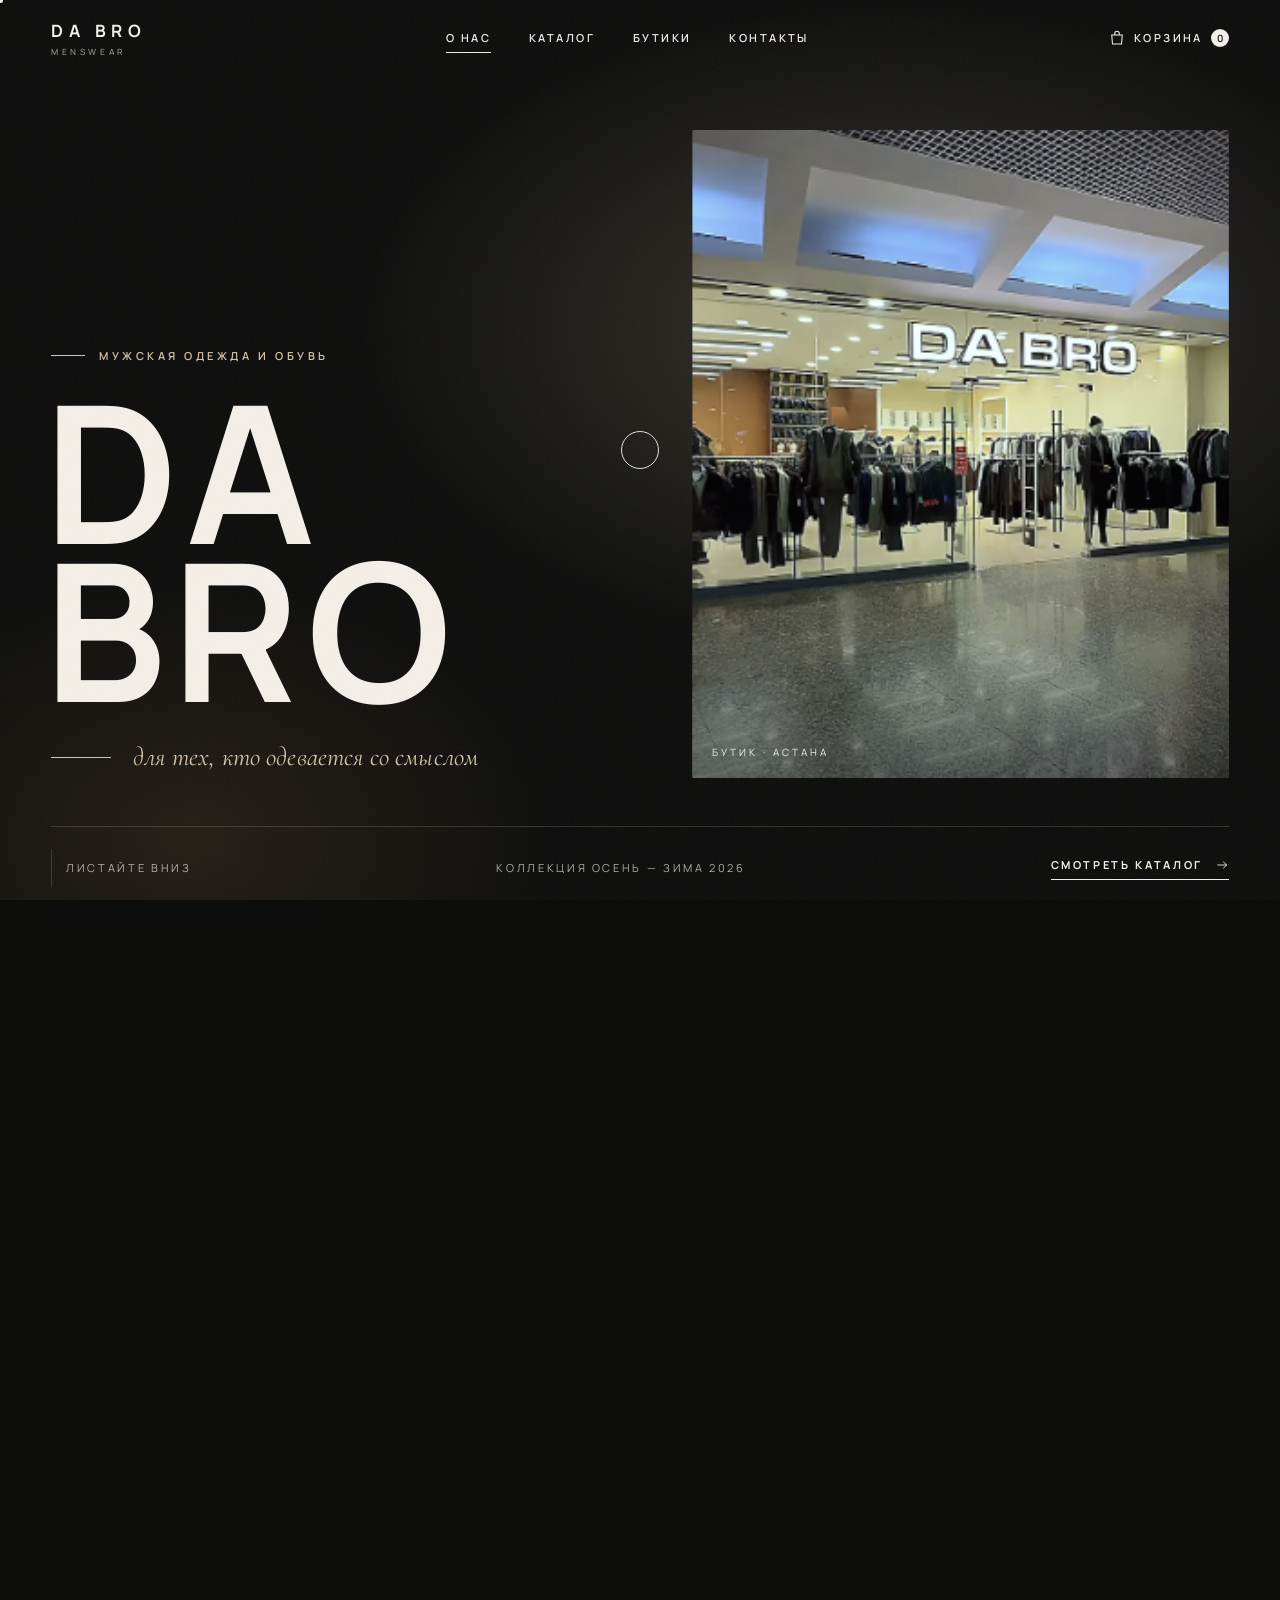
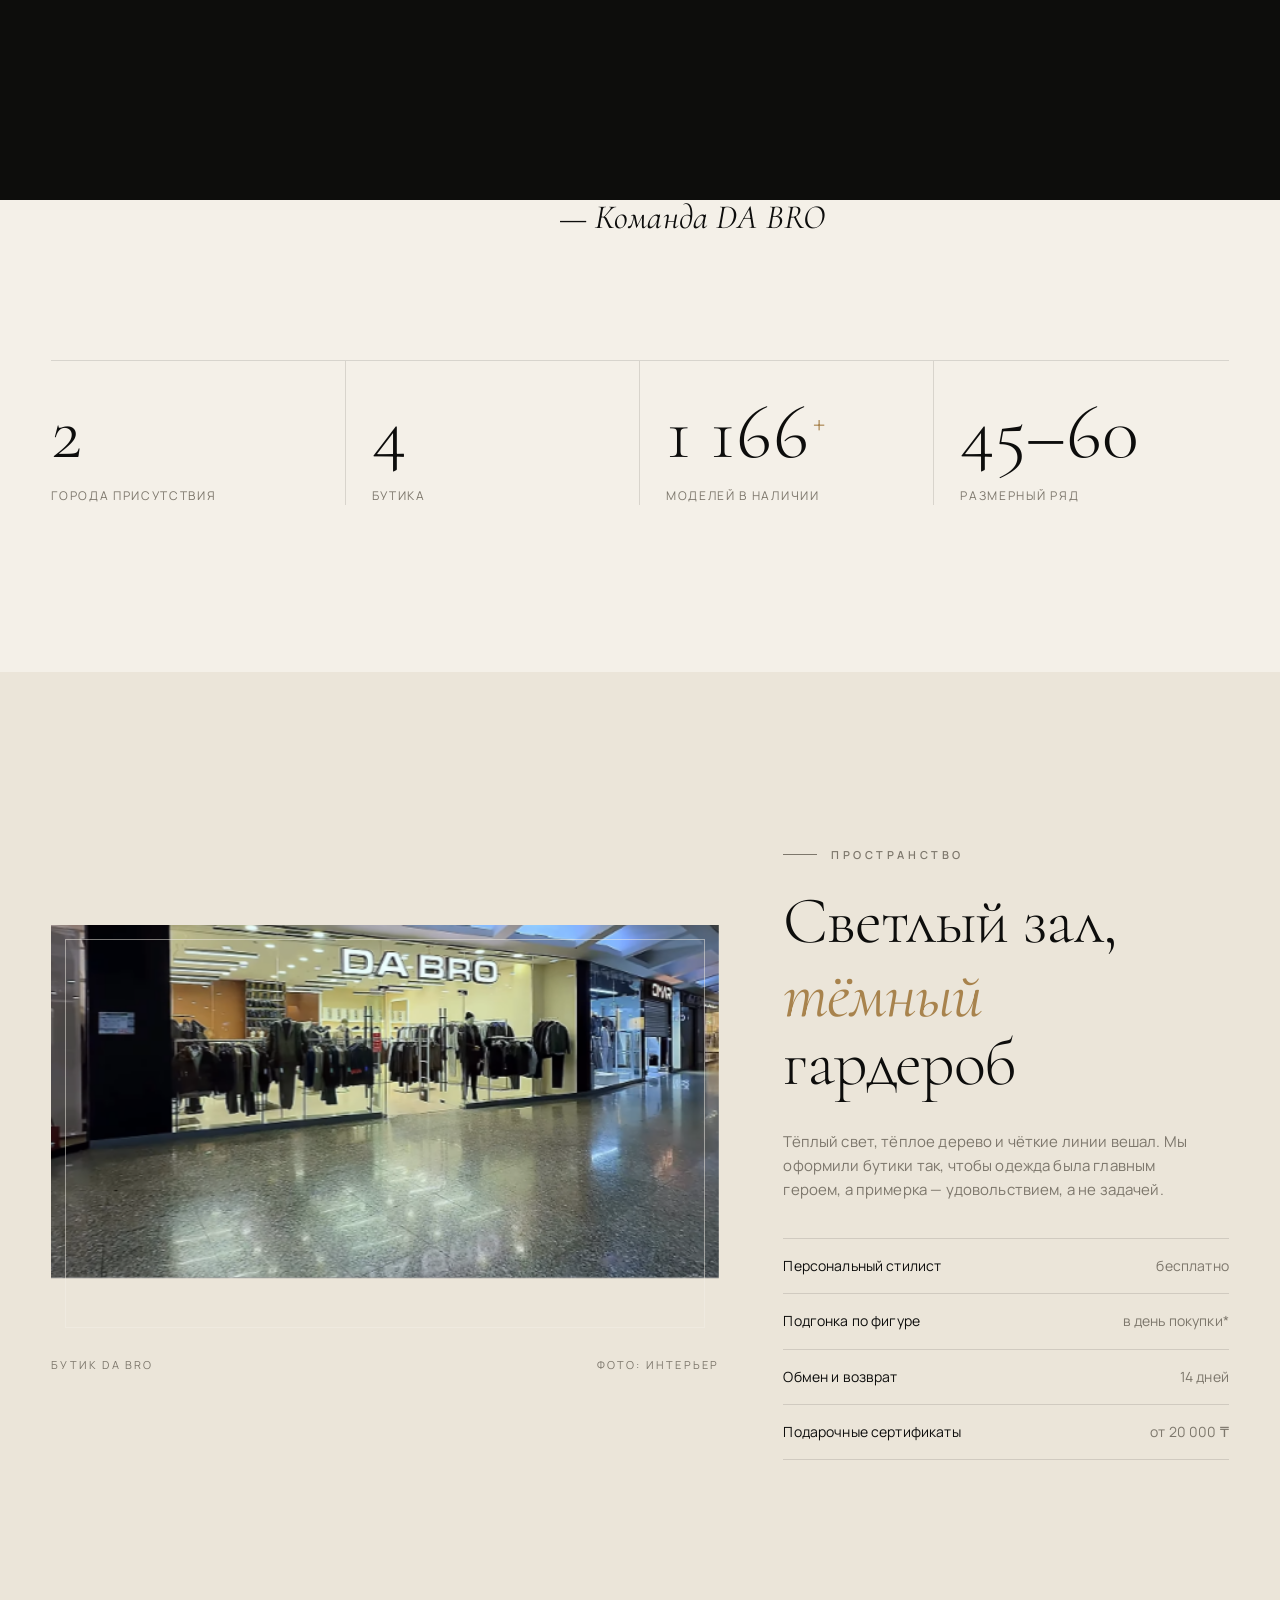
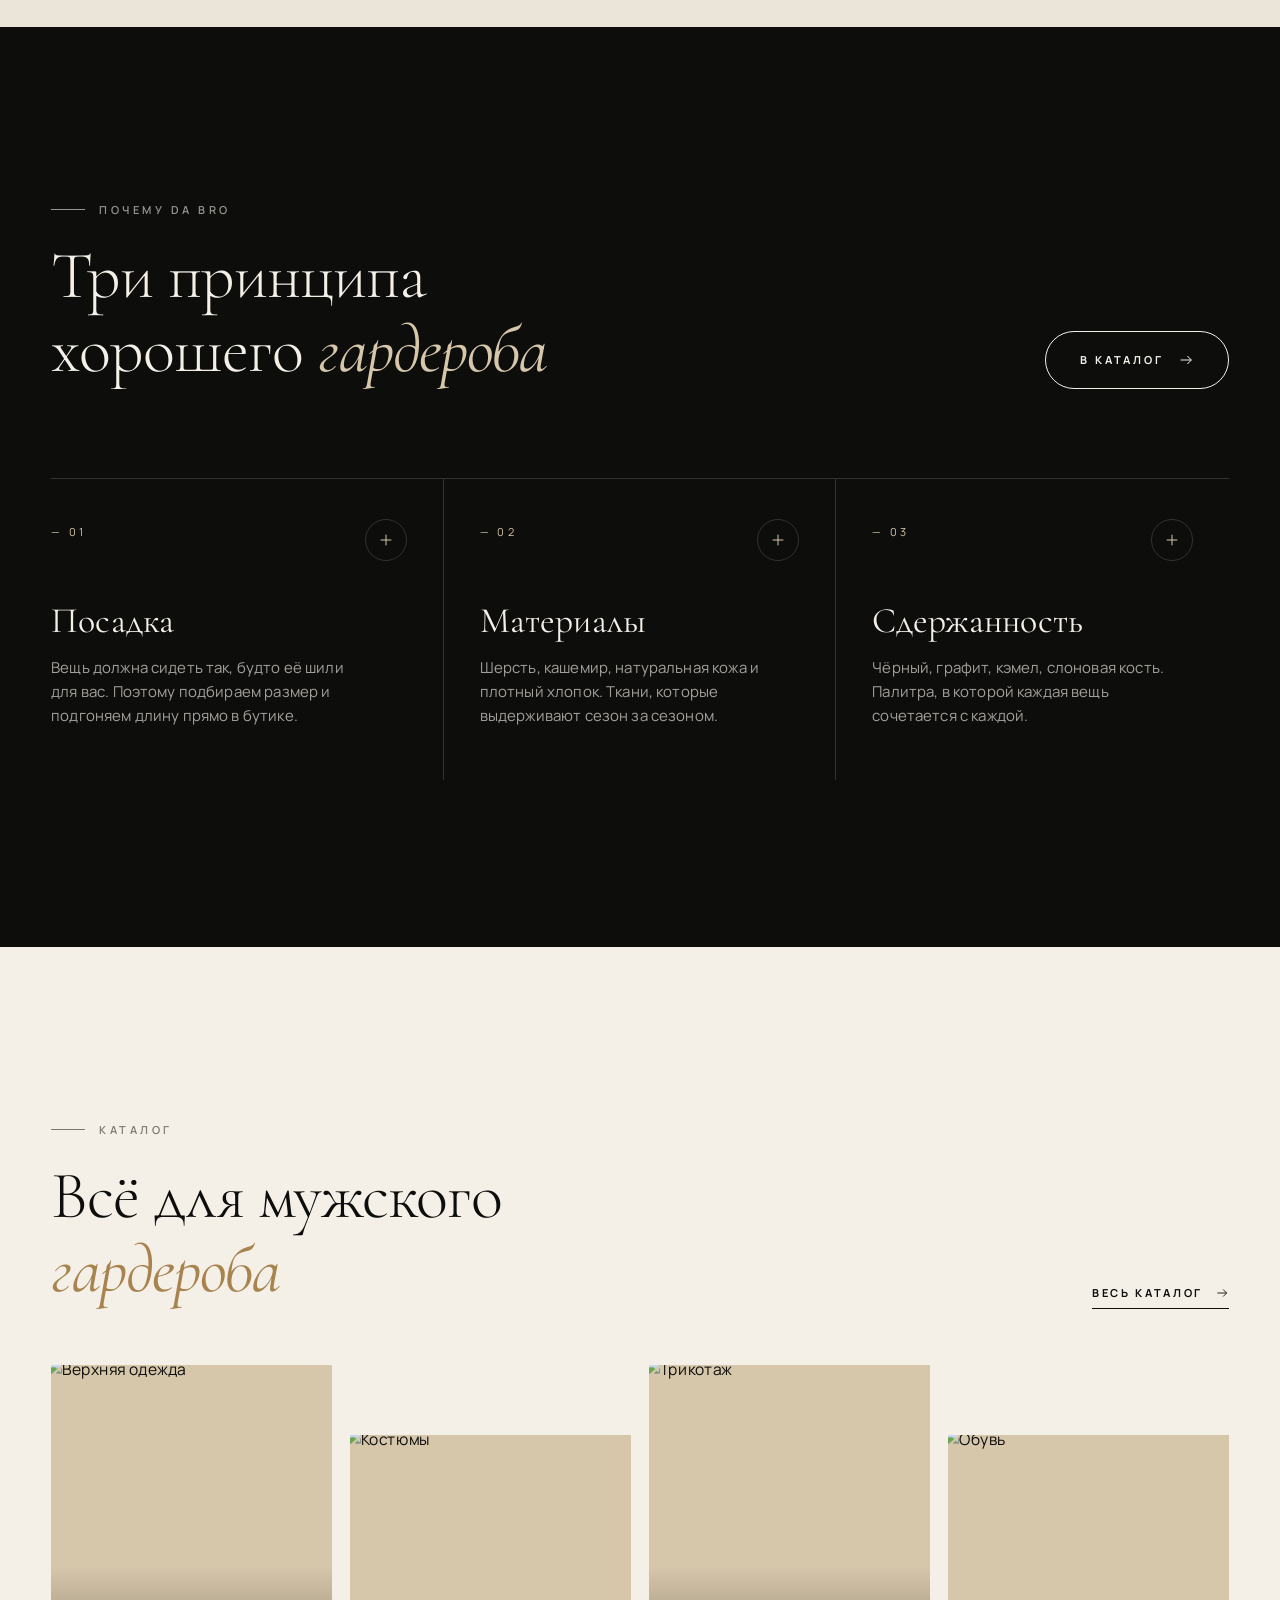
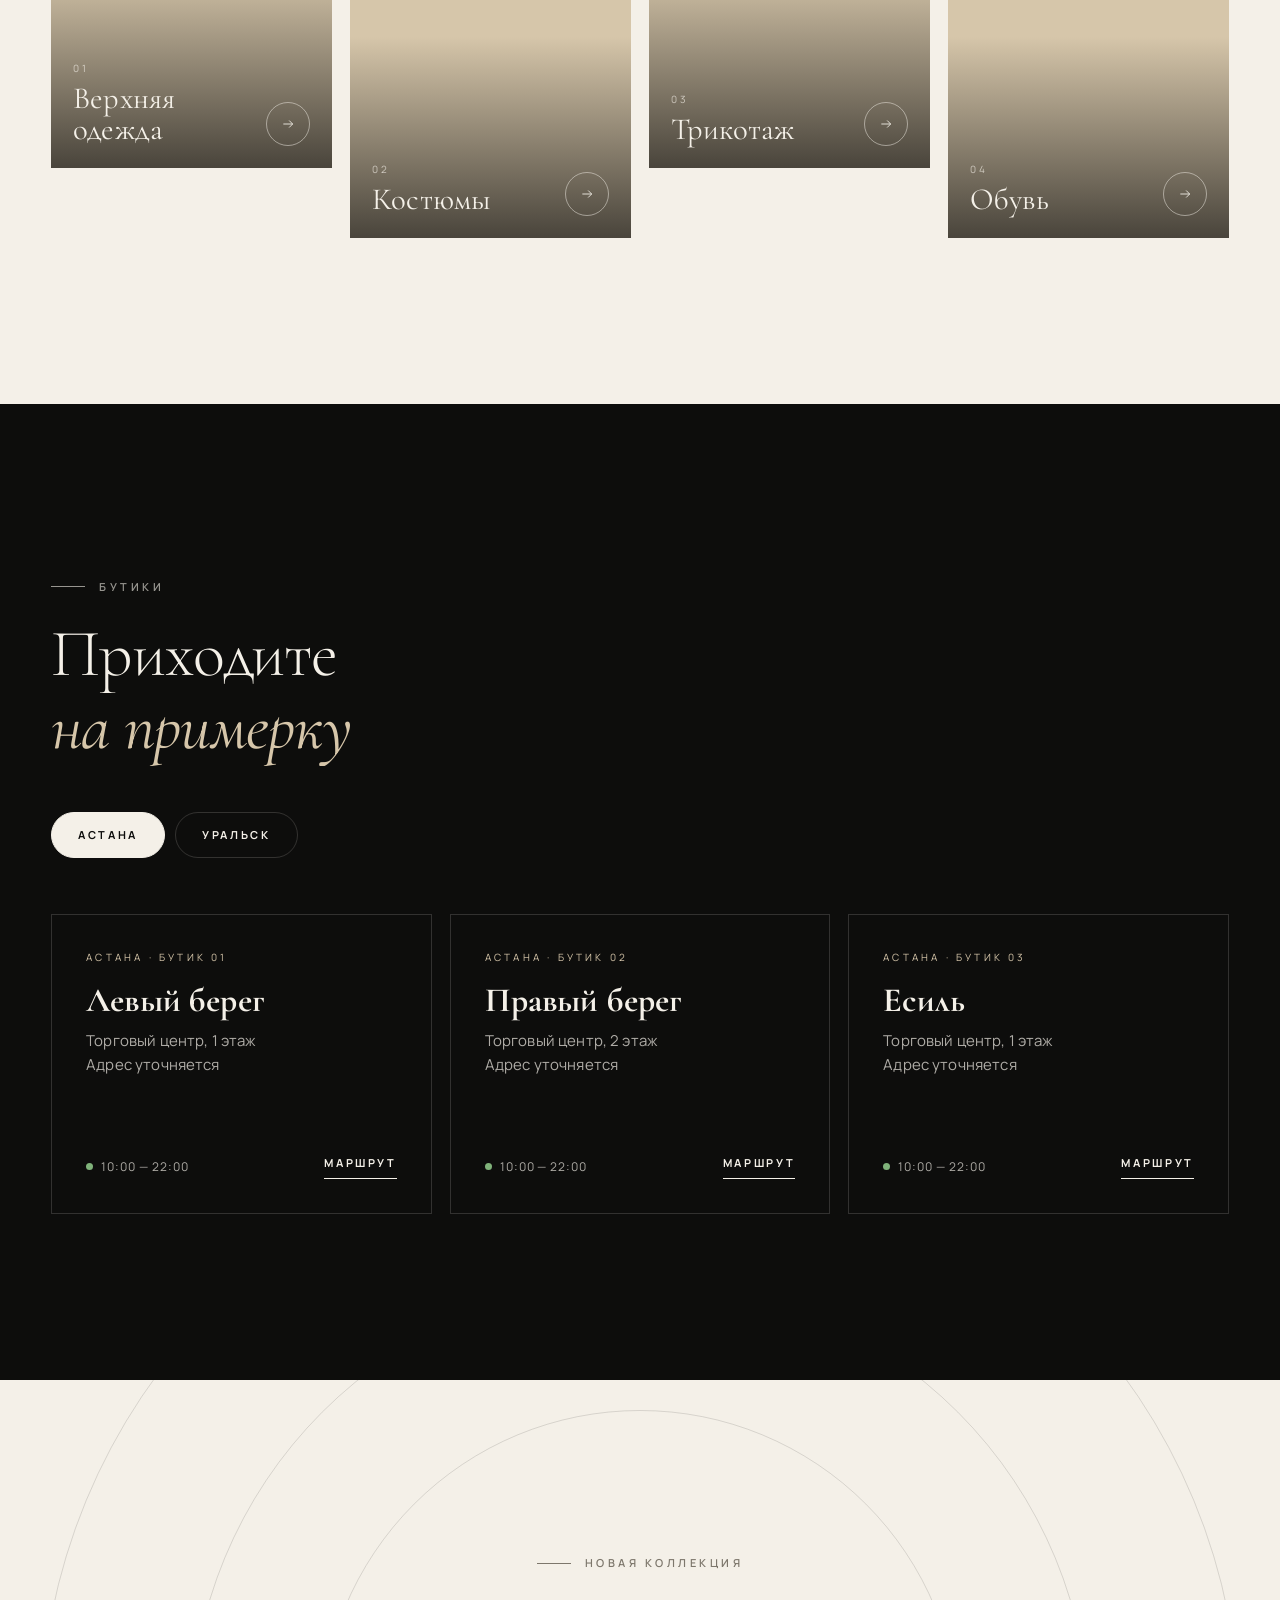
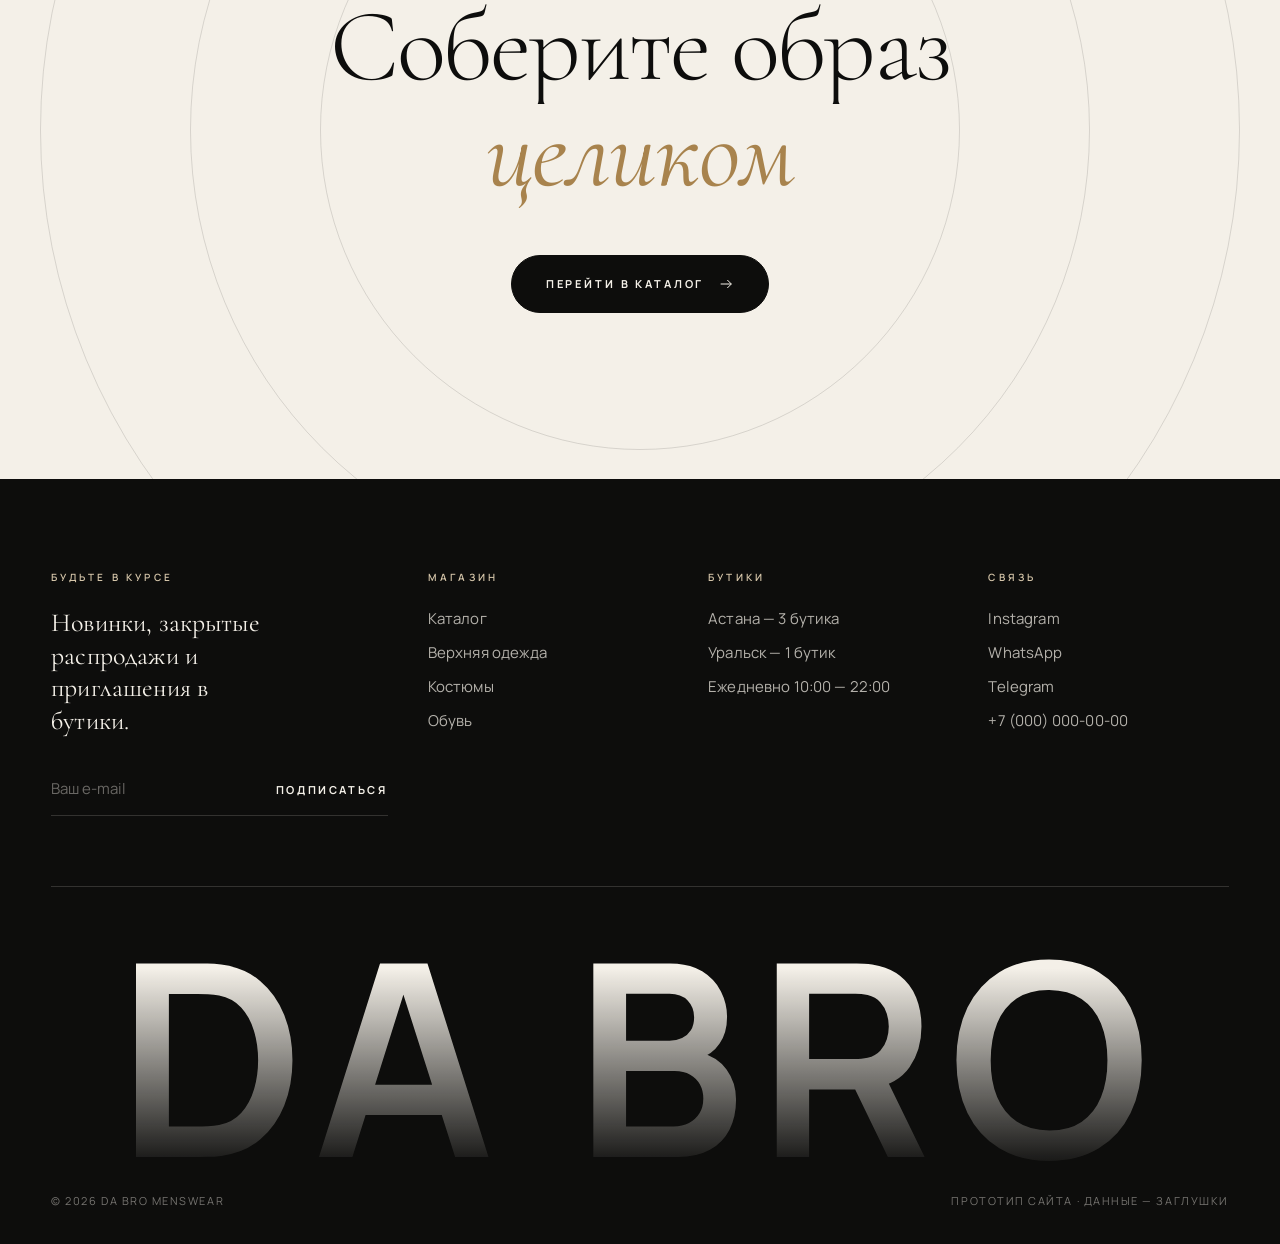
==== index.html @ 2a22c9ed "DA BRO: прототип сайта (о нас + каталог) Co-Authored-By: Claude Opus 5.5 <noreply@anthropic.com>" ====
<!doctype html>
<html lang="ru">
<head>
  <meta charset="utf-8">
  <meta name="viewport" content="width=device-width, initial-scale=1">
  <title>DA BRO — мужская одежда и обувь · Астана, Уральск</title>
  <meta name="description" content="DA BRO — бутики мужской одежды и обуви в Астане и Уральске. Костюмы, верхняя одежда, трикотаж и обувь.">
  <meta name="theme-color" content="#0d0d0c">
  <link rel="icon" href="data:image/svg+xml,<svg xmlns='http://www.w3.org/2000/svg' viewBox='0 0 64 64'><rect width='64' height='64' fill='%230d0d0c'/><text x='50%' y='58%' text-anchor='middle' font-family='Arial' font-weight='700' font-size='26' fill='%23f4f0e8' dominant-baseline='middle'>DB</text></svg>">
  <link rel="preconnect" href="https://fonts.googleapis.com">
  <link rel="preconnect" href="https://fonts.gstatic.com" crossorigin>
  <link href="https://fonts.googleapis.com/css2?family=Cormorant+Garamond:ital,wght@0,300;0,400;0,500;1,300;1,400&family=Manrope:wght@400;500;600;700&display=swap" rel="stylesheet">
  <link rel="stylesheet" href="css/styles.css">
</head>
<body>
  <div class="preloader" aria-hidden="true">
    <div class="preloader__logo">
      <span style="animation-delay:.05s">D</span><span style="animation-delay:.1s">A</span><span style="animation-delay:.15s">&nbsp;</span><span style="animation-delay:.2s">B</span><span style="animation-delay:.25s">R</span><span style="animation-delay:.3s">O</span>
    </div>
    <div class="preloader__meta">Астана · Уральск</div>
    <div class="preloader__bar"></div>
  </div>
  <div class="curtain" aria-hidden="true"></div>
  <div class="grain" aria-hidden="true"></div>

  <!-- HEADER -->
  <header class="header header--dark">
    <div class="container header__inner">
      <a href="index.html" class="logo" aria-label="DA BRO — на главную">DA BRO<small>MENSWEAR</small></a>
      <nav class="nav" aria-label="Основная навигация">
        <a href="index.html" class="is-active">О нас</a>
        <a href="catalog.html">Каталог</a>
        <a href="#stores">Бутики</a>
        <a href="#contacts">Контакты</a>
      </nav>
      <div class="header__actions">
        <a href="catalog.html" class="header__action" aria-label="Корзина">
          <svg viewBox="0 0 24 24" fill="none" stroke="currentColor" stroke-width="1.4"><path d="M5 8h14l-1 12H6L5 8Z"/><path d="M9 8V6a3 3 0 0 1 6 0v2"/></svg>
          <span class="label">Корзина</span><span class="badge bag-count">0</span>
        </a>
        <button class="burger" aria-label="Меню" aria-expanded="false"><span></span><span></span></button>
      </div>
    </div>
  </header>

  <div class="mobile-menu" aria-label="Мобильное меню">
    <a href="index.html">О нас</a>
    <a href="catalog.html">Каталог</a>
    <a href="#stores" onclick="document.querySelector('.burger').click()">Бутики</a>
    <a href="#contacts" onclick="document.querySelector('.burger').click()">Контакты</a>
    <div class="mobile-menu__foot"><span>Астана</span><span>Уральск</span></div>
  </div>

  <main>
    <!-- HERO -->
    <section class="hero">
      <div class="hero__glow"></div>
      <div class="container">
        <div class="hero__grid">
          <div>
            <span class="eyebrow" style="color:var(--sand)">Мужская одежда и обувь</span>
            <h1 class="hero__title" aria-label="DA BRO" style="margin-top:28px">
              <span class="row" aria-hidden="true"><span class="char" style="transition-delay:.05s">D</span><span class="char" style="transition-delay:.12s">A</span></span>
              <span class="row" aria-hidden="true"><span class="char" style="transition-delay:.2s">B</span><span class="char" style="transition-delay:.27s">R</span><span class="char" style="transition-delay:.34s">O</span></span>
            </h1>
            <p class="hero__sub">для тех, кто одевается со смыслом</p>
          </div>
          <figure class="hero__media">
            <img src="assets/boutique.png" alt="Бутик DA BRO — витрина с мужской одеждой">
            <figcaption class="hero__tag">Бутик · Астана</figcaption>
          </figure>
        </div>
        <div class="hero__bottom">
          <span class="scroll-hint"><i></i>Листайте вниз</span>
          <span class="hide-sm">Коллекция осень — зима 2026</span>
          <a href="catalog.html" class="link-arrow" style="color:var(--ivory)">Смотреть каталог
            <svg viewBox="0 0 24 24" fill="none" stroke="currentColor" stroke-width="1.5"><path d="M4 12h16M14 6l6 6-6 6"/></svg></a>
        </div>
      </div>
    </section>

    <!-- MARQUEE -->
    <div class="marquee" aria-hidden="true">
      <div class="marquee__track">
        <div class="marquee__item">Костюмы <span class="marquee__star">✦</span> Верхняя одежда <span class="marquee__star">✦</span> Трикотаж <span class="marquee__star">✦</span> Обувь <span class="marquee__star">✦</span> <b>ASTANA · URALSK</b> <span class="marquee__star">✦</span></div>
        <div class="marquee__item">Костюмы <span class="marquee__star">✦</span> Верхняя одежда <span class="marquee__star">✦</span> Трикотаж <span class="marquee__star">✦</span> Обувь <span class="marquee__star">✦</span> <b>ASTANA · URALSK</b> <span class="marquee__star">✦</span></div>
      </div>
    </div>

    <!-- ABOUT -->
    <section class="section" id="about">
      <div class="container">
        <div class="about">
          <div class="about__aside">
            <span class="eyebrow">О бренде</span>
            <div class="about__index">01</div>
          </div>
          <div>
            <h2 class="h2" data-split>
              <span class="split-line"><span>Стиль, который</span></span>
              <span class="split-line"><span>говорит <em>за вас</em></span></span>
            </h2>
            <div class="about__text" style="margin-top:56px">
              <p class="lead">DA BRO — это бутики мужской одежды и обуви в <span class="hl">Астане и Уральске</span>. Мы собираем гардероб для мужчин, которые ценят точную посадку, качественные ткани и спокойную уверенность в деталях.</p>
              <p class="lead muted">Классический костюм для важной встречи, тёплое пальто для казахстанской зимы, трикотаж на каждый день и обувь, которая завершает образ, — всё в одном месте. Наши стилисты помогут подобрать комплект целиком.</p>
              <div class="about__sign" data-reveal>
                <span class="sig">— Команда DA BRO</span>
              </div>
            </div>
          </div>
        </div>

        <div class="stats">
          <div class="stat" data-reveal><div class="stat__num"><span data-count="2">0</span></div><div class="stat__label">города присутствия</div></div>
          <div class="stat" data-reveal data-reveal-delay="1"><div class="stat__num"><span data-count="4">0</span></div><div class="stat__label">бутика</div></div>
          <div class="stat" data-reveal data-reveal-delay="2"><div class="stat__num"><span data-count="1200">0</span><sup>+</sup></div><div class="stat__label">моделей в наличии</div></div>
          <div class="stat" data-reveal data-reveal-delay="3"><div class="stat__num"><span data-count="46">0</span>–<span data-count="62">0</span></div><div class="stat__label">размерный ряд</div></div>
        </div>
      </div>
    </section>

    <!-- BOUTIQUE -->
    <section class="section section--paper">
      <div class="container">
        <div class="boutique">
          <div data-reveal>
            <div class="boutique__media">
              <img src="assets/boutique.png" alt="Интерьер бутика DA BRO" data-parallax="50">
              <span class="frame"></span>
            </div>
            <div class="boutique__caption"><span>Бутик DA BRO</span><span>Фото: интерьер</span></div>
          </div>
          <div>
            <span class="eyebrow">Пространство</span>
            <h2 class="h2" data-split style="margin-top:24px">
              <span class="split-line"><span>Светлый зал,</span></span>
              <span class="split-line"><span><em>тёмный</em> гардероб</span></span>
            </h2>
            <p class="muted" style="margin-top:28px;max-width:46ch" data-reveal>Тёплый свет, тёплое дерево и чёткие линии вешал. Мы оформили бутики так, чтобы одежда была главным героем, а примерка — удовольствием, а не задачей.</p>
            <ul class="boutique__list" data-reveal data-reveal-delay="1">
              <li><span>Персональный стилист</span><span>бесплатно</span></li>
              <li><span>Подгонка по фигуре</span><span>в день покупки*</span></li>
              <li><span>Обмен и возврат</span><span>14 дней</span></li>
              <li><span>Подарочные сертификаты</span><span>от 20 000 ₸</span></li>
            </ul>
          </div>
        </div>
      </div>
    </section>

    <!-- VALUES -->
    <section class="section section--dark">
      <div class="container">
        <div class="values__head">
          <div>
            <span class="eyebrow">Почему DA BRO</span>
            <h2 class="h2" data-split style="margin-top:24px">
              <span class="split-line"><span>Три принципа</span></span>
              <span class="split-line"><span>хорошего <em style="color:var(--sand)">гардероба</em></span></span>
            </h2>
          </div>
          <a href="catalog.html" class="btn btn--light" data-magnetic>В каталог
            <svg viewBox="0 0 24 24" fill="none" stroke="currentColor" stroke-width="1.5"><path d="M4 12h16M14 6l6 6-6 6"/></svg></a>
        </div>
        <div class="values">
          <article class="value" data-reveal>
            <div class="value__n">— 01</div>
            <span class="value__icon"><svg viewBox="0 0 24 24" fill="none" stroke="currentColor" stroke-width="1.5"><path d="M12 4v16M4 12h16"/></svg></span>
            <h3 class="value__t">Посадка</h3>
            <p class="value__d">Вещь должна сидеть так, будто её шили для вас. Поэтому подбираем размер и подгоняем длину прямо в бутике.</p>
          </article>
          <article class="value" data-reveal data-reveal-delay="1">
            <div class="value__n">— 02</div>
            <span class="value__icon"><svg viewBox="0 0 24 24" fill="none" stroke="currentColor" stroke-width="1.5"><path d="M12 4v16M4 12h16"/></svg></span>
            <h3 class="value__t">Материалы</h3>
            <p class="value__d">Шерсть, кашемир, натуральная кожа и плотный хлопок. Ткани, которые выдерживают сезон за сезоном.</p>
          </article>
          <article class="value" data-reveal data-reveal-delay="2">
            <div class="value__n">— 03</div>
            <span class="value__icon"><svg viewBox="0 0 24 24" fill="none" stroke="currentColor" stroke-width="1.5"><path d="M12 4v16M4 12h16"/></svg></span>
            <h3 class="value__t">Сдержанность</h3>
            <p class="value__d">Чёрный, графит, кэмел, слоновая кость. Палитра, в которой каждая вещь сочетается с каждой.</p>
          </article>
        </div>
      </div>
    </section>

    <!-- CATEGORIES -->
    <section class="section">
      <div class="container">
        <div class="cats__head">
          <div>
            <span class="eyebrow">Каталог</span>
            <h2 class="h2" data-split style="margin-top:24px">
              <span class="split-line"><span>Всё для мужского</span></span>
              <span class="split-line"><span><em>гардероба</em></span></span>
            </h2>
          </div>
          <a href="catalog.html" class="link-arrow">Весь каталог
            <svg viewBox="0 0 24 24" fill="none" stroke="currentColor" stroke-width="1.5"><path d="M4 12h16M14 6l6 6-6 6"/></svg></a>
        </div>
        <div class="cats">
          <a href="catalog.html?cat=outerwear" class="cat" data-reveal>
            <img src="https://images.unsplash.com/photo-1544022613-e87ca75a784a?w=900&q=80&auto=format&fit=crop" alt="Верхняя одежда" loading="lazy">
            <div class="cat__body"><div><div class="cat__n">01</div><div class="cat__t">Верхняя<br>одежда</div></div><span class="cat__arrow"><svg viewBox="0 0 24 24" fill="none" stroke="currentColor" stroke-width="1.5"><path d="M4 12h16M14 6l6 6-6 6"/></svg></span></div>
          </a>
          <a href="catalog.html?cat=suits" class="cat" data-reveal data-reveal-delay="1">
            <img src="https://images.unsplash.com/photo-1507679799987-c73779587ccf?w=900&q=80&auto=format&fit=crop" alt="Костюмы" loading="lazy">
            <div class="cat__body"><div><div class="cat__n">02</div><div class="cat__t">Костюмы</div></div><span class="cat__arrow"><svg viewBox="0 0 24 24" fill="none" stroke="currentColor" stroke-width="1.5"><path d="M4 12h16M14 6l6 6-6 6"/></svg></span></div>
          </a>
          <a href="catalog.html?cat=knit" class="cat" data-reveal data-reveal-delay="2">
            <img src="https://images.unsplash.com/photo-1614975059251-992f11792b9f?w=900&q=80&auto=format&fit=crop" alt="Трикотаж" loading="lazy">
            <div class="cat__body"><div><div class="cat__n">03</div><div class="cat__t">Трикотаж</div></div><span class="cat__arrow"><svg viewBox="0 0 24 24" fill="none" stroke="currentColor" stroke-width="1.5"><path d="M4 12h16M14 6l6 6-6 6"/></svg></span></div>
          </a>
          <a href="catalog.html?cat=shoes" class="cat" data-reveal data-reveal-delay="3">
            <img src="https://images.unsplash.com/photo-1614252235316-8c857d38b5f4?w=900&q=80&auto=format&fit=crop" alt="Обувь" loading="lazy">
            <div class="cat__body"><div><div class="cat__n">04</div><div class="cat__t">Обувь</div></div><span class="cat__arrow"><svg viewBox="0 0 24 24" fill="none" stroke="currentColor" stroke-width="1.5"><path d="M4 12h16M14 6l6 6-6 6"/></svg></span></div>
          </a>
        </div>
      </div>
    </section>

    <!-- STORES -->
    <section class="section section--dark" id="stores">
      <div class="container">
        <span class="eyebrow">Бутики</span>
        <h2 class="h2" data-split style="margin-top:24px">
          <span class="split-line"><span>Приходите</span></span>
          <span class="split-line"><span><em style="color:var(--sand)">на примерку</em></span></span>
        </h2>
        <div class="stores__tabs" role="tablist">
          <button class="tab is-active" role="tab" aria-selected="true" data-target="astana">Астана</button>
          <button class="tab" role="tab" aria-selected="false" data-target="uralsk">Уральск</button>
        </div>
        <div class="stores__panel is-active" id="astana" role="tabpanel">
          <article class="store">
            <span class="store__city">Астана · Бутик 01</span>
            <h3 class="store__name">Левый берег</h3>
            <p class="store__addr">Торговый центр, 1 этаж<br>Адрес уточняется</p>
            <div class="store__foot"><span class="store__status"><i></i>10:00 — 22:00</span><a href="#" class="link-arrow" style="color:var(--ivory)">Маршрут</a></div>
          </article>
          <article class="store">
            <span class="store__city">Астана · Бутик 02</span>
            <h3 class="store__name">Правый берег</h3>
            <p class="store__addr">Торговый центр, 2 этаж<br>Адрес уточняется</p>
            <div class="store__foot"><span class="store__status"><i></i>10:00 — 22:00</span><a href="#" class="link-arrow" style="color:var(--ivory)">Маршрут</a></div>
          </article>
          <article class="store">
            <span class="store__city">Астана · Бутик 03</span>
            <h3 class="store__name">Есиль</h3>
            <p class="store__addr">Торговый центр, 1 этаж<br>Адрес уточняется</p>
            <div class="store__foot"><span class="store__status"><i></i>10:00 — 22:00</span><a href="#" class="link-arrow" style="color:var(--ivory)">Маршрут</a></div>
          </article>
        </div>
        <div class="stores__panel" id="uralsk" role="tabpanel">
          <article class="store">
            <span class="store__city">Уральск · Бутик 01</span>
            <h3 class="store__name">Центр</h3>
            <p class="store__addr">Торговый центр, 1 этаж<br>Адрес уточняется</p>
            <div class="store__foot"><span class="store__status"><i></i>10:00 — 21:00</span><a href="#" class="link-arrow" style="color:var(--ivory)">Маршрут</a></div>
          </article>
        </div>
      </div>
    </section>

    <!-- CTA -->
    <section class="section cta">
      <span class="cta__ring"></span><span class="cta__ring cta__ring--2"></span><span class="cta__ring cta__ring--3"></span>
      <div class="container" style="position:relative">
        <span class="eyebrow">Новая коллекция</span>
        <h2 class="display" data-split>
          <span class="split-line"><span>Соберите образ</span></span>
          <span class="split-line"><span><em>целиком</em></span></span>
        </h2>
        <a href="catalog.html" class="btn btn--solid" data-magnetic>Перейти в каталог
          <svg viewBox="0 0 24 24" fill="none" stroke="currentColor" stroke-width="1.5"><path d="M4 12h16M14 6l6 6-6 6"/></svg></a>
      </div>
    </section>
  </main>

  <!-- FOOTER -->
  <footer class="footer" id="contacts">
    <div class="container">
      <div class="footer__top">
        <div>
          <h4>Будьте в курсе</h4>
          <p style="font-family:var(--serif);font-size:26px;line-height:1.25;max-width:20ch">Новинки, закрытые распродажи и приглашения в бутики.</p>
          <form class="subscribe"><input type="email" placeholder="Ваш e-mail" required aria-label="E-mail"><button type="submit">Подписаться</button></form>
        </div>
        <div><h4>Магазин</h4><ul><li><a href="catalog.html">Каталог</a></li><li><a href="catalog.html?cat=outerwear">Верхняя одежда</a></li><li><a href="catalog.html?cat=suits">Костюмы</a></li><li><a href="catalog.html?cat=shoes">Обувь</a></li></ul></div>
        <div><h4>Бутики</h4><ul><li>Астана — 3 бутика</li><li>Уральск — 1 бутик</li><li>Ежедневно 10:00 — 22:00</li></ul></div>
        <div><h4>Связь</h4><ul><li><a href="#">Instagram</a></li><li><a href="#">WhatsApp</a></li><li><a href="#">Telegram</a></li><li><a href="tel:+70000000000">+7 (000) 000-00-00</a></li></ul></div>
      </div>
      <div class="footer__mega" aria-hidden="true">DA BRO</div>
      <div class="footer__bottom"><span>© 2026 DA BRO Menswear</span><span>Прототип сайта · данные — заглушки</span></div>
    </div>
  </footer>

  <button class="progress" aria-label="Наверх">
    <svg class="ring" viewBox="0 0 54 54"><circle cx="27" cy="27" r="26"/></svg>
    <svg class="arrow" viewBox="0 0 24 24" fill="none" stroke="currentColor" stroke-width="1.5"><path d="M12 20V4M6 10l6-6 6 6"/></svg>
  </button>

  <script src="js/main.js"></script>
</body>
</html>
---- css/styles.css ----
/* =========================================================
   DA BRO — menswear boutique · prototype
   ========================================================= */

:root {
  --ink: #0d0d0c;
  --ink-2: #1a1917;
  --ivory: #f4f0e8;
  --paper: #ebe5d9;
  --sand: #d6c6aa;
  --sand-deep: #b9a27c;
  --brass: #a8834d;
  --muted: #7d776c;
  --line: rgba(13, 13, 12, 0.12);
  --line-light: rgba(244, 240, 232, 0.16);

  --serif: "Cormorant Garamond", "Times New Roman", serif;
  --sans: "Manrope", "Helvetica Neue", Arial, sans-serif;

  --ease: cubic-bezier(0.22, 1, 0.36, 1);
  --ease-in-out: cubic-bezier(0.77, 0, 0.175, 1);
  --gutter: clamp(16px, 4vw, 56px);
  --maxw: 1440px;
}

*, *::before, *::after { box-sizing: border-box; margin: 0; padding: 0; }

html { -webkit-text-size-adjust: 100%; scroll-behavior: smooth; }

body {
  background: var(--ivory);
  color: var(--ink);
  font-family: var(--sans);
  font-size: 15px;
  line-height: 1.6;
  letter-spacing: 0.01em;
  -webkit-font-smoothing: antialiased;
  -moz-osx-font-smoothing: grayscale;
  overflow-x: hidden;
}

body.is-locked { overflow: hidden; }

img { display: block; max-width: 100%; }
a { color: inherit; text-decoration: none; }
button { font: inherit; color: inherit; background: none; border: 0; cursor: pointer; }
::selection { background: var(--ink); color: var(--ivory); }

.container { width: 100%; max-width: var(--maxw); margin: 0 auto; padding: 0 var(--gutter); }

/* ---------- film grain ---------- */
.grain {
  position: fixed; inset: -50%;
  width: 200%; height: 200%;
  pointer-events: none; z-index: 900;
  opacity: 0.05;
  background-image: url("data:image/svg+xml;utf8,<svg xmlns='http://www.w3.org/2000/svg' width='160' height='160'><filter id='n'><feTurbulence type='fractalNoise' baseFrequency='0.9' numOctaves='3' stitchTiles='stitch'/></filter><rect width='100%' height='100%' filter='url(%23n)'/></svg>");
  animation: grain 1.2s steps(6) infinite;
}
@keyframes grain {
  0%,100% { transform: translate(0,0); }
  20% { transform: translate(-3%, 2%); }
  40% { transform: translate(2%, -4%); }
  60% { transform: translate(-4%, -1%); }
  80% { transform: translate(3%, 3%); }
}

/* ---------- preloader ---------- */
.preloader {
  position: fixed; inset: 0; z-index: 1000;
  background: var(--ink); color: var(--ivory);
  display: grid; place-items: center;
  transition: clip-path 1.1s var(--ease-in-out);
  clip-path: inset(0 0 0 0);
}
.preloader.is-done { clip-path: inset(0 0 100% 0); }
.preloader__logo {
  font-family: var(--sans); font-weight: 600;
  font-size: clamp(34px, 7vw, 84px);
  letter-spacing: 0.32em; padding-left: 0.32em;
  display: flex; overflow: hidden;
}
.preloader__logo span {
  display: inline-block; transform: translateY(110%);
  animation: rise 0.9s var(--ease) forwards;
}
.preloader__bar {
  position: absolute; bottom: 12vh; left: 50%;
  width: min(220px, 50vw); height: 1px;
  transform: translateX(-50%);
  background: var(--line-light); overflow: hidden;
}
.preloader__bar::after {
  content: ""; position: absolute; inset: 0;
  background: var(--sand);
  transform-origin: left; transform: scaleX(0);
  animation: load 1.4s var(--ease-in-out) 0.2s forwards;
}
.preloader__meta {
  position: absolute; bottom: calc(12vh + 18px); left: 50%;
  transform: translateX(-50%);
  font-size: 10px; letter-spacing: 0.4em; text-transform: uppercase;
  color: var(--sand); opacity: 0.8; white-space: nowrap;
}
@keyframes rise { to { transform: translateY(0); } }
@keyframes load { to { transform: scaleX(1); } }

/* ---------- page transition curtain ---------- */
.curtain {
  position: fixed; inset: 0; z-index: 990;
  background: var(--ink); pointer-events: none;
  transform: translateY(100%);
  transition: transform 0.7s var(--ease-in-out);
}
.curtain.is-active { transform: translateY(0); }

/* ---------- custom cursor ---------- */
.cursor, .cursor-dot {
  position: fixed; top: 0; left: 0; z-index: 950;
  pointer-events: none; border-radius: 50%;
  mix-blend-mode: difference;
}
.cursor {
  width: 38px; height: 38px; margin: -19px 0 0 -19px;
  border: 1px solid #fff;
  transition: width .4s var(--ease), height .4s var(--ease), margin .4s var(--ease), background-color .3s;
}
.cursor-dot { width: 5px; height: 5px; margin: -2.5px 0 0 -2.5px; background: #fff; }
.cursor.is-hover { width: 74px; height: 74px; margin: -37px 0 0 -37px; background: #fff; }
@media (hover: none), (pointer: coarse) { .cursor, .cursor-dot { display: none; } }

/* ---------- header ---------- */
.header {
  position: fixed; top: 0; left: 0; right: 0; z-index: 500;
  transition: transform .6s var(--ease), background-color .4s, color .4s, border-color .4s;
  border-bottom: 1px solid transparent;
}
.header__inner {
  display: flex; align-items: center; justify-content: space-between;
  height: 76px;
}
.header.is-scrolled {
  background: rgba(244, 240, 232, 0.86);
  -webkit-backdrop-filter: blur(14px) saturate(140%);
  backdrop-filter: blur(14px) saturate(140%);
  border-bottom-color: var(--line);
}
.header.is-hidden { transform: translateY(-100%); }
.header--dark:not(.is-scrolled) { color: var(--ivory); }

.logo {
  font-weight: 700; font-size: 17px;
  letter-spacing: 0.34em; white-space: nowrap;
}
.logo small {
  display: block; font-weight: 500; font-size: 8.5px;
  letter-spacing: 0.42em; opacity: 0.6; margin-top: 2px;
}

.nav { display: flex; gap: 38px; }
.nav a, .header__action {
  position: relative;
  font-size: 11px; font-weight: 600;
  letter-spacing: 0.22em; text-transform: uppercase;
}
.nav a::after {
  content: ""; position: absolute; left: 0; bottom: -6px;
  width: 100%; height: 1px; background: currentColor;
  transform: scaleX(0); transform-origin: right;
  transition: transform .5s var(--ease);
}
.nav a:hover::after, .nav a.is-active::after { transform: scaleX(1); transform-origin: left; }

.header__actions { display: flex; align-items: center; gap: 22px; }
.header__action { display: inline-flex; align-items: center; gap: 8px; }
.header__action svg { width: 18px; height: 18px; }
.badge {
  min-width: 18px; height: 18px; padding: 0 5px;
  border-radius: 9px; background: var(--ink); color: var(--ivory);
  font-size: 10px; letter-spacing: 0; display: inline-grid; place-items: center;
  transition: transform .4s var(--ease);
}
.header--dark:not(.is-scrolled) .badge { background: var(--ivory); color: var(--ink); }
.badge.is-bump { transform: scale(1.35); }

.burger { display: none; width: 30px; height: 30px; position: relative; }
.burger span {
  position: absolute; left: 4px; right: 4px; height: 1px; background: currentColor;
  transition: transform .5s var(--ease), top .5s var(--ease);
}
.burger span:nth-child(1) { top: 11px; }
.burger span:nth-child(2) { top: 18px; }
.burger.is-open span:nth-child(1) { top: 15px; transform: rotate(45deg); }
.burger.is-open span:nth-child(2) { top: 15px; transform: rotate(-45deg); }

.mobile-menu {
  position: fixed; inset: 0; z-index: 480;
  background: var(--ink); color: var(--ivory);
  display: flex; flex-direction: column; justify-content: center;
  padding: 0 var(--gutter);
  clip-path: inset(0 0 100% 0);
  transition: clip-path .8s var(--ease-in-out);
}
.mobile-menu.is-open { clip-path: inset(0 0 0 0); }
.mobile-menu a {
  font-family: var(--serif); font-size: clamp(44px, 12vw, 72px);
  line-height: 1.15; font-weight: 400; font-style: italic;
}
.mobile-menu__foot {
  position: absolute; bottom: 32px; left: var(--gutter); right: var(--gutter);
  display: flex; justify-content: space-between;
  font-size: 11px; letter-spacing: .2em; text-transform: uppercase; color: var(--sand);
}

@media (max-width: 900px) {
  .nav { display: none; }
  .burger { display: block; }
  .header__action .label { display: none; }
}

/* ---------- typography ---------- */
.eyebrow {
  display: inline-flex; align-items: center; gap: 14px;
  font-size: 11px; font-weight: 600;
  letter-spacing: 0.32em; text-transform: uppercase;
  color: var(--muted);
}
.eyebrow::before { content: ""; width: 34px; height: 1px; background: currentColor; }
.display {
  font-family: var(--serif); font-weight: 300;
  font-size: clamp(44px, 8vw, 124px);
  line-height: 0.95; letter-spacing: -0.02em;
}
.display em, .h2 em { font-style: italic; font-weight: 400; color: var(--brass); }
.h2 {
  font-family: var(--serif); font-weight: 300;
  font-size: clamp(36px, 5.2vw, 76px);
  line-height: 1.02; letter-spacing: -0.015em;
}
.lead {
  font-family: var(--serif); font-size: clamp(21px, 2.1vw, 28px);
  line-height: 1.45; font-weight: 400;
}
.muted { color: var(--muted); }

/* line-mask reveal */
.split-line { display: block; overflow: hidden; padding-bottom: 0.08em; }
.split-line > span {
  display: block; transform: translateY(105%);
  transition: transform 1.2s var(--ease);
}
.is-in .split-line > span, .split-line.is-in > span { transform: translateY(0); }
.split-line:nth-child(2) > span { transition-delay: .08s; }
.split-line:nth-child(3) > span { transition-delay: .16s; }
.split-line:nth-child(4) > span { transition-delay: .24s; }

/* generic reveal */
[data-reveal] {
  opacity: 0; transform: translateY(40px);
  transition: opacity 1.1s var(--ease), transform 1.1s var(--ease);
}
[data-reveal].is-in { opacity: 1; transform: none; }
[data-reveal-delay="1"] { transition-delay: .1s; }
[data-reveal-delay="2"] { transition-delay: .2s; }
[data-reveal-delay="3"] { transition-delay: .3s; }
[data-reveal-delay="4"] { transition-delay: .4s; }

/* ---------- buttons ---------- */
.btn {
  position: relative; overflow: hidden;
  display: inline-flex; align-items: center; justify-content: center; gap: 14px;
  height: 58px; padding: 0 34px;
  border: 1px solid var(--ink); border-radius: 999px;
  font-size: 11px; font-weight: 700; letter-spacing: 0.26em; text-transform: uppercase;
  transition: color .5s var(--ease), border-color .5s;
  isolation: isolate;
}
.btn::before {
  content: ""; position: absolute; inset: 0; z-index: -1;
  background: var(--ink); border-radius: inherit;
  transform: translateY(101%);
  transition: transform .6s var(--ease);
}
.btn:hover { color: var(--ivory); }
.btn:hover::before { transform: translateY(0); }
.btn svg { width: 16px; height: 16px; transition: transform .5s var(--ease); }
.btn:hover svg { transform: translateX(4px); }

.btn--solid { background: var(--ink); color: var(--ivory); }
.btn--solid::before { background: var(--brass); }
.btn--solid:hover { border-color: var(--brass); }

.btn--light { border-color: var(--ivory); color: var(--ivory); }
.btn--light::before { background: var(--ivory); }
.btn--light:hover { color: var(--ink); }

.link-arrow {
  display: inline-flex; align-items: center; gap: 12px;
  font-size: 11px; font-weight: 700; letter-spacing: .24em; text-transform: uppercase;
  padding-bottom: 6px; border-bottom: 1px solid currentColor;
}
.link-arrow svg { width: 14px; transition: transform .5s var(--ease); }
.link-arrow:hover svg { transform: translateX(6px); }

/* =========================================================
   HOME / ABOUT
   ========================================================= */

/* hero */
.hero {
  position: relative; min-height: 100svh;
  background: var(--ink); color: var(--ivory);
  display: flex; flex-direction: column; justify-content: flex-end;
  padding: 130px 0 46px; overflow: hidden;
}
.hero__glow {
  position: absolute; inset: 0; pointer-events: none;
  background:
    radial-gradient(60% 50% at 70% 35%, rgba(214, 198, 170, 0.22), transparent 70%),
    radial-gradient(40% 40% at 15% 90%, rgba(168, 131, 77, 0.14), transparent 70%);
}
.hero__grid {
  position: relative;
  display: grid; grid-template-columns: 1.1fr 1fr; gap: clamp(24px, 4vw, 72px);
  align-items: end;
}
.hero__title {
  font-family: var(--sans); font-weight: 700;
  font-size: clamp(64px, 15vw, 248px);
  line-height: 0.82; letter-spacing: 0.04em;
  margin-left: -0.04em;
}
.hero__title .row { display: flex; overflow: hidden; }
.hero__title .char {
  display: inline-block; transform: translateY(100%);
  transition: transform 1.3s var(--ease);
}
.is-ready .hero__title .char { transform: translateY(0); }

.hero__sub {
  display: flex; gap: 22px; align-items: center; margin-top: 30px;
  font-family: var(--serif); font-style: italic; font-size: clamp(20px, 2vw, 28px);
  color: var(--sand);
}
.hero__sub::before { content: ""; width: 60px; height: 1px; background: var(--sand); }

.hero__media {
  position: relative; aspect-ratio: 4 / 5; max-height: 72vh; justify-self: end; width: 100%;
  overflow: hidden; border-radius: 2px;
  clip-path: inset(100% 0 0 0);
  transition: clip-path 1.6s var(--ease-in-out) .3s;
}
.is-ready .hero__media { clip-path: inset(0 0 0 0); }
.hero__media img {
  width: 100%; height: 100%; object-fit: cover; object-position: 48% 50%;
  transform: scale(1.25); filter: saturate(0.85) contrast(1.05);
  transition: transform 2.4s var(--ease) .3s;
}
.is-ready .hero__media img { transform: scale(1.08); }
.hero__media::after {
  content: ""; position: absolute; inset: 0;
  background: linear-gradient(180deg, transparent 55%, rgba(13,13,12,.55));
}
.hero__tag {
  position: absolute; left: 20px; bottom: 18px; z-index: 2;
  font-size: 10px; letter-spacing: .3em; text-transform: uppercase;
}

.hero__bottom {
  position: relative; margin-top: 48px; padding-top: 22px;
  border-top: 1px solid var(--line-light);
  display: flex; justify-content: space-between; align-items: center; gap: 24px;
  font-size: 11px; letter-spacing: .24em; text-transform: uppercase; color: rgba(244,240,232,.7);
  opacity: 0; transform: translateY(20px);
  transition: opacity 1s var(--ease) 1s, transform 1s var(--ease) 1s;
}
.is-ready .hero__bottom { opacity: 1; transform: none; }
.scroll-hint { display: inline-flex; align-items: center; gap: 14px; }
.scroll-hint i {
  width: 1px; height: 38px; background: var(--line-light); position: relative; overflow: hidden;
}
.scroll-hint i::after {
  content: ""; position: absolute; left: 0; top: -50%; width: 100%; height: 50%;
  background: var(--sand); animation: drip 2s var(--ease-in-out) infinite;
}
@keyframes drip { to { top: 100%; } }

@media (max-width: 900px) {
  .hero__grid { grid-template-columns: 1fr; }
  .hero__media { aspect-ratio: 16 / 11; max-height: none; order: -1; }
  .hero__bottom .hide-sm { display: none; }
  .hero__sub::before { display: none; }
}

/* marquee */
.marquee {
  background: var(--sand); color: var(--ink);
  overflow: hidden; white-space: nowrap;
  border-top: 1px solid var(--ink); border-bottom: 1px solid var(--ink);
}
.marquee__track {
  display: inline-flex; animation: marquee 38s linear infinite;
  padding: 20px 0;
}
.marquee__item {
  display: inline-flex; align-items: center; gap: 40px; padding-right: 40px;
  font-family: var(--serif); font-size: clamp(22px, 2.6vw, 36px); font-style: italic;
}
.marquee__item b {
  font-family: var(--sans); font-style: normal; font-weight: 700;
  font-size: 0.42em; letter-spacing: .3em;
}
.marquee__star { font-style: normal; font-size: .6em; color: var(--brass); }
@keyframes marquee { to { transform: translateX(-50%); } }

/* sections */
.section { padding: clamp(90px, 13vw, 190px) 0; position: relative; }
.section--paper { background: var(--paper); }
.section--dark { background: var(--ink); color: var(--ivory); }
.section--dark .eyebrow, .section--dark .muted { color: rgba(244,240,232,.6); }

/* about intro */
.about {
  display: grid; grid-template-columns: 0.9fr 1.4fr; gap: clamp(32px, 6vw, 110px);
}
.about__aside { position: sticky; top: 120px; align-self: start; }
.about__index {
  font-family: var(--serif); font-size: 120px; line-height: 1; font-weight: 300;
  color: transparent; -webkit-text-stroke: 1px var(--sand-deep);
  margin-top: 24px;
}
.about__text .lead + .lead { margin-top: 28px; }
.about__text .lead .hl {
  background: linear-gradient(var(--sand), var(--sand)) no-repeat 0 88% / 0% 34%;
  transition: background-size 1.4s var(--ease) .4s;
}
.about__text.is-in .lead .hl { background-size: 100% 34%; }
.about__sign {
  margin-top: 54px; display: flex; align-items: center; gap: 22px;
}
.about__sign .sig {
  font-family: var(--serif); font-style: italic; font-size: 34px;
}
@media (max-width: 900px) {
  .about { grid-template-columns: 1fr; }
  .about__aside { position: static; }
  .about__index { font-size: 80px; }
}

/* stats */
.stats {
  display: grid; grid-template-columns: repeat(4, 1fr);
  border-top: 1px solid var(--line); margin-top: clamp(70px, 9vw, 130px);
}
.stat { padding: 34px 26px 0 0; border-right: 1px solid var(--line); }
.stat + .stat { padding-left: 26px; }
.stat:last-child { border-right: 0; }
.stat__num {
  font-family: var(--serif); font-weight: 300;
  font-size: clamp(54px, 6vw, 92px); line-height: 1;
}
.stat__num sup { font-size: .4em; color: var(--brass); margin-left: 4px; }
.stat__label { margin-top: 14px; font-size: 12px; letter-spacing: .14em; text-transform: uppercase; color: var(--muted); }
@media (max-width: 760px) {
  .stats { grid-template-columns: 1fr 1fr; }
  .stat { padding: 28px 16px 28px 0; border-bottom: 1px solid var(--line); }
  .stat + .stat { padding-left: 0; }
  .stat:nth-child(2n) { border-right: 0; padding-left: 16px; }
}

/* values */
.values__head {
  display: flex; justify-content: space-between; align-items: end; gap: 32px;
  margin-bottom: clamp(50px, 7vw, 100px);
}
.values {
  display: grid; grid-template-columns: repeat(3, 1fr);
  border-top: 1px solid var(--line-light);
}
.value {
  position: relative; padding: 44px 36px 52px 0;
  border-right: 1px solid var(--line-light);
  transition: background-color .6s var(--ease);
}
.value + .value { padding-left: 36px; }
.value:last-child { border-right: 0; }
.value__n { font-size: 11px; letter-spacing: .3em; color: var(--sand); }
.value__t {
  font-family: var(--serif); font-size: clamp(28px, 2.8vw, 40px);
  font-weight: 400; margin: 60px 0 16px; line-height: 1.1;
}
.value__d { color: rgba(244,240,232,.65); max-width: 34ch; }
.value__icon {
  position: absolute; top: 40px; right: 36px; width: 42px; height: 42px;
  border: 1px solid var(--line-light); border-radius: 50%;
  display: grid; place-items: center; color: var(--sand);
  transition: transform .8s var(--ease), background-color .5s, color .5s;
}
.value:hover .value__icon { transform: rotate(135deg); background: var(--sand); color: var(--ink); }
.value__icon svg { width: 16px; }
@media (max-width: 900px) {
  .values { grid-template-columns: 1fr; }
  .value, .value + .value { padding: 40px 0; border-right: 0; border-bottom: 1px solid var(--line-light); }
  .value__icon { right: 0; }
  .values__head { flex-direction: column; align-items: start; }
}

/* gallery / boutique */
.boutique {
  display: grid; grid-template-columns: 1.5fr 1fr; gap: clamp(28px, 5vw, 80px); align-items: center;
}
.boutique__media {
  position: relative; overflow: hidden; aspect-ratio: 16 / 10;
}
.boutique__media img {
  width: 100%; height: 115%; object-fit: cover;
  will-change: transform;
}
.boutique__media .frame {
  position: absolute; inset: 14px; border: 1px solid rgba(244,240,232,.5);
  pointer-events: none;
}
.boutique__caption {
  display: flex; justify-content: space-between; margin-top: 14px;
  font-size: 11px; letter-spacing: .2em; text-transform: uppercase; color: var(--muted);
}
.boutique__list { margin-top: 36px; border-top: 1px solid var(--line); }
.boutique__list li {
  list-style: none; display: flex; justify-content: space-between; gap: 18px;
  padding: 16px 0; border-bottom: 1px solid var(--line); font-size: 14px;
}
.boutique__list li span:last-child { color: var(--muted); text-align: right; }
@media (max-width: 900px) { .boutique { grid-template-columns: 1fr; } }

/* categories */
.cats__head { display: flex; justify-content: space-between; align-items: end; gap: 24px; margin-bottom: 56px; }
.cats {
  display: grid; grid-template-columns: repeat(4, 1fr); gap: 18px;
}
.cat { position: relative; display: block; overflow: hidden; aspect-ratio: 3 / 4.3; background: var(--sand); }
.cat:nth-child(even) { margin-top: 70px; }
.cat img {
  width: 100%; height: 100%; object-fit: cover;
  transform: scale(1.04);
  transition: transform 1.6s var(--ease), filter 1s;
  filter: grayscale(0.25);
}
.cat:hover img { transform: scale(1.12); filter: grayscale(0); }
.cat::after {
  content: ""; position: absolute; inset: 0;
  background: linear-gradient(180deg, rgba(13,13,12,0) 50%, rgba(13,13,12,.7));
}
.cat__body {
  position: absolute; left: 22px; right: 22px; bottom: 22px; z-index: 2; color: var(--ivory);
  display: flex; justify-content: space-between; align-items: end;
}
.cat__n { font-size: 10px; letter-spacing: .3em; opacity: .7; }
.cat__t { font-family: var(--serif); font-size: clamp(26px, 2.4vw, 36px); line-height: 1; margin-top: 8px; }
.cat__arrow {
  width: 44px; height: 44px; border-radius: 50%; border: 1px solid rgba(244,240,232,.5);
  display: grid; place-items: center; flex-shrink: 0;
  transition: background-color .5s, color .5s, transform .6s var(--ease);
}
.cat:hover .cat__arrow { background: var(--ivory); color: var(--ink); transform: rotate(-45deg); }
.cat__arrow svg { width: 14px; }
@media (max-width: 900px) {
  .cats { grid-template-columns: 1fr 1fr; gap: 12px; }
  .cat:nth-child(even) { margin-top: 40px; }
  .cats__head { flex-direction: column; align-items: start; }
}

/* stores */
.stores__tabs { display: flex; gap: 10px; margin: 46px 0 56px; flex-wrap: wrap; }
.tab {
  height: 46px; padding: 0 26px; border-radius: 999px;
  border: 1px solid var(--line-light);
  font-size: 11px; font-weight: 700; letter-spacing: .24em; text-transform: uppercase;
  transition: background-color .4s, color .4s, border-color .4s;
}
.tab:hover { border-color: var(--ivory); }
.tab.is-active { background: var(--ivory); color: var(--ink); border-color: var(--ivory); }

.stores__panel { display: none; }
.stores__panel.is-active { display: grid; grid-template-columns: repeat(auto-fit, minmax(280px, 1fr)); gap: 18px; }
.store {
  position: relative; padding: 34px; border: 1px solid var(--line-light);
  min-height: 300px; display: flex; flex-direction: column;
  overflow: hidden; isolation: isolate;
  animation: fadeUp .9s var(--ease) both;
}
.store:nth-child(2) { animation-delay: .08s; }
.store:nth-child(3) { animation-delay: .16s; }
.store::before {
  content: ""; position: absolute; inset: 0; z-index: -1;
  background: radial-gradient(120% 80% at 100% 0%, rgba(214,198,170,.16), transparent 60%);
  opacity: 0; transition: opacity .8s;
}
.store:hover::before { opacity: 1; }
.store__city { font-size: 10px; letter-spacing: .32em; text-transform: uppercase; color: var(--sand); }
.store__name { font-family: var(--serif); font-size: 34px; line-height: 1.05; margin: 18px 0 10px; }
.store__addr { color: rgba(244,240,232,.7); }
.store__foot {
  margin-top: auto; padding-top: 28px;
  display: flex; justify-content: space-between; align-items: center; gap: 12px;
  font-size: 12px; letter-spacing: .08em;
}
.store__status { display: inline-flex; align-items: center; gap: 8px; color: rgba(244,240,232,.7); }
.store__status i {
  width: 7px; height: 7px; border-radius: 50%; background: #7fb27a;
  box-shadow: 0 0 0 0 rgba(127,178,122,.6); animation: pulse 2s infinite;
}
@keyframes pulse { 70% { box-shadow: 0 0 0 9px rgba(127,178,122,0); } 100% { box-shadow: 0 0 0 0 rgba(127,178,122,0); } }
@keyframes fadeUp { from { opacity: 0; transform: translateY(24px); } to { opacity: 1; transform: none; } }

/* cta */
.cta {
  text-align: center; position: relative; overflow: hidden;
}
.cta .display { margin: 26px auto 46px; max-width: 14ch; }
.cta__ring {
  position: absolute; width: 900px; height: 900px; left: 50%; top: 50%;
  transform: translate(-50%, -50%);
  border: 1px solid var(--line); border-radius: 50%; pointer-events: none;
}
.cta__ring--2 { width: 640px; height: 640px; }
.cta__ring--3 { width: 1200px; height: 1200px; }

/* footer */
.footer { background: var(--ink); color: var(--ivory); padding: 90px 0 34px; overflow: hidden; }
.footer__top {
  display: grid; grid-template-columns: 1.4fr 1fr 1fr 1fr; gap: 40px;
  padding-bottom: 70px; border-bottom: 1px solid var(--line-light);
}
.footer h4 {
  font-size: 10px; letter-spacing: .32em; text-transform: uppercase;
  color: var(--sand); font-weight: 600; margin-bottom: 22px;
}
.footer ul { list-style: none; display: grid; gap: 10px; color: rgba(244,240,232,.72); }
.footer ul a { transition: color .3s; }
.footer ul a:hover { color: var(--ivory); }
.subscribe { display: flex; border-bottom: 1px solid var(--line-light); margin-top: 26px; max-width: 380px; }
.subscribe input {
  flex: 1; background: none; border: 0; outline: 0; color: var(--ivory);
  font: inherit; padding: 14px 0;
}
.subscribe input::placeholder { color: rgba(244,240,232,.4); }
.subscribe button { font-size: 11px; letter-spacing: .24em; text-transform: uppercase; font-weight: 700; }
.footer__mega {
  font-weight: 700; font-size: clamp(70px, 21vw, 340px);
  letter-spacing: .05em; line-height: .8; text-align: center;
  margin: 60px 0 30px; white-space: nowrap;
  background: linear-gradient(180deg, var(--ivory) 10%, rgba(244,240,232,0.05));
  -webkit-background-clip: text; background-clip: text; color: transparent;
}
.footer__bottom {
  display: flex; justify-content: space-between; gap: 20px; flex-wrap: wrap;
  font-size: 11px; letter-spacing: .14em; text-transform: uppercase; color: rgba(244,240,232,.45);
}
@media (max-width: 900px) { .footer__top { grid-template-columns: 1fr 1fr; } }
@media (max-width: 520px) { .footer__top { grid-template-columns: 1fr; } }

/* =========================================================
   CATALOG
   ========================================================= */
.page-hero { padding: 170px 0 60px; }
.page-hero__row {
  display: flex; justify-content: space-between; align-items: end; gap: 30px; flex-wrap: wrap;
}
.page-hero .display { font-size: clamp(56px, 10vw, 160px); }
.page-hero__meta { max-width: 360px; color: var(--muted); }
.crumbs {
  display: flex; gap: 10px; font-size: 11px; letter-spacing: .22em; text-transform: uppercase;
  color: var(--muted); margin-bottom: 30px;
}
.crumbs a:hover { color: var(--ink); }

.toolbar {
  position: sticky; top: 76px; z-index: 50;
  background: rgba(244,240,232,.9);
  -webkit-backdrop-filter: blur(12px); backdrop-filter: blur(12px);
  border-top: 1px solid var(--line); border-bottom: 1px solid var(--line);
  transition: top .6s var(--ease);
}
.header.is-hidden ~ main .toolbar { top: 0; }
.toolbar__inner {
  display: flex; align-items: center; justify-content: space-between; gap: 18px;
  min-height: 70px;
}
.filters {
  display: flex; gap: 6px; overflow-x: auto; scrollbar-width: none;
  padding: 12px 0; margin: 0 -4px;
}
.filters::-webkit-scrollbar { display: none; }
.chip {
  position: relative; flex-shrink: 0;
  height: 40px; padding: 0 18px; border-radius: 999px;
  font-size: 11px; font-weight: 600; letter-spacing: .16em; text-transform: uppercase;
  border: 1px solid transparent; transition: border-color .4s, background-color .4s, color .4s;
}
.chip sup { font-size: 9px; margin-left: 3px; opacity: .55; }
.chip:hover { border-color: var(--line); }
.chip.is-active { background: var(--ink); color: var(--ivory); }

.toolbar__right { display: flex; align-items: center; gap: 18px; flex-shrink: 0; }
.select { position: relative; }
.select select {
  appearance: none; -webkit-appearance: none;
  background: transparent; border: 1px solid var(--line); border-radius: 999px;
  height: 40px; padding: 0 40px 0 18px; font: inherit; font-size: 12px; color: inherit; cursor: pointer;
}
.select::after {
  content: ""; position: absolute; right: 18px; top: 50%; width: 6px; height: 6px;
  border-right: 1px solid; border-bottom: 1px solid; transform: translateY(-70%) rotate(45deg);
  pointer-events: none;
}
.view-toggle { display: flex; gap: 4px; }
.view-toggle button {
  width: 40px; height: 40px; border-radius: 50%; display: grid; place-items: center;
  opacity: .4; transition: opacity .3s, background-color .3s;
}
.view-toggle button.is-active { opacity: 1; background: var(--paper); }
.view-toggle svg { width: 16px; }
.count { font-size: 12px; color: var(--muted); white-space: nowrap; }
@media (max-width: 900px) {
  .toolbar__inner { flex-direction: column; align-items: stretch; gap: 0; padding-bottom: 12px; }
  .toolbar__right { justify-content: space-between; }
  .view-toggle { display: none; }
}

.grid {
  display: grid; grid-template-columns: repeat(4, 1fr);
  gap: 56px 20px; padding: 56px 0 120px;
}
.grid.is-large { grid-template-columns: repeat(3, 1fr); }
@media (max-width: 1100px) { .grid, .grid.is-large { grid-template-columns: repeat(3, 1fr); } }
@media (max-width: 760px) { .grid, .grid.is-large { grid-template-columns: repeat(2, 1fr); gap: 36px 12px; } }

.card { position: relative; animation: cardIn .9s var(--ease) both; }
@keyframes cardIn { from { opacity: 0; transform: translateY(40px); } to { opacity: 1; transform: none; } }
.card__media {
  position: relative; aspect-ratio: 3 / 4; overflow: hidden; background: var(--paper);
  cursor: pointer;
}
.card__media img {
  position: absolute; inset: 0; width: 100%; height: 100%; object-fit: cover;
  transition: transform 1.4s var(--ease), opacity .8s var(--ease);
}
.card__media img.alt { opacity: 0; transform: scale(1.06); }
.card:hover .card__media img.main { transform: scale(1.06); }
.card:hover .card__media img.alt { opacity: 1; transform: scale(1); }
.card__media .ph {
  position: absolute; inset: 0; display: grid; place-items: center;
  font-family: var(--serif); font-style: italic; font-size: 26px; color: var(--sand-deep);
  background: linear-gradient(135deg, var(--paper), var(--sand));
}
.card__tag {
  position: absolute; top: 14px; left: 14px; z-index: 2;
  padding: 6px 10px; background: var(--ivory);
  font-size: 9.5px; font-weight: 700; letter-spacing: .2em; text-transform: uppercase;
}
.card__tag--sale { background: var(--brass); color: var(--ivory); }
.card__fav {
  position: absolute; top: 10px; right: 10px; z-index: 2;
  width: 38px; height: 38px; border-radius: 50%; display: grid; place-items: center;
  background: rgba(244,240,232,.85); transition: transform .4s var(--ease), background-color .3s;
}
.card__fav:hover { transform: scale(1.1); }
.card__fav svg { width: 16px; transition: fill .3s; fill: transparent; stroke: var(--ink); }
.card__fav.is-on svg { fill: var(--ink); animation: heart .5s var(--ease); }
@keyframes heart { 40% { transform: scale(1.35); } }
.card__quick {
  position: absolute; left: 12px; right: 12px; bottom: 12px; z-index: 2;
  height: 46px; background: var(--ink); color: var(--ivory);
  font-size: 10.5px; font-weight: 700; letter-spacing: .22em; text-transform: uppercase;
  transform: translateY(calc(100% + 14px)); transition: transform .6s var(--ease);
}
.card:hover .card__quick { transform: translateY(0); }
@media (hover: none) { .card__quick { display: none; } }

.card__info { padding-top: 16px; display: flex; justify-content: space-between; gap: 14px; }
.card__brand { font-size: 10px; letter-spacing: .26em; text-transform: uppercase; color: var(--muted); }
.card__name { font-family: var(--serif); font-size: 21px; line-height: 1.2; margin-top: 4px; }
.card__price { text-align: right; white-space: nowrap; font-size: 14px; font-weight: 600; }
.card__price s { display: block; font-weight: 400; color: var(--muted); font-size: 12px; }
.card__colors { display: flex; gap: 6px; margin-top: 10px; }
.card__colors i { width: 10px; height: 10px; border-radius: 50%; border: 1px solid var(--line); }
@media (max-width: 760px) {
  .card__info { flex-direction: column; gap: 6px; }
  .card__price { text-align: left; }
  .card__name { font-size: 18px; }
}

.empty { grid-column: 1 / -1; text-align: center; padding: 80px 0; }

/* quick view modal */
.modal {
  position: fixed; inset: 0; z-index: 700;
  display: grid; place-items: center; padding: 20px;
  visibility: hidden; pointer-events: none;
}
.modal.is-open { visibility: visible; pointer-events: auto; }
.modal__backdrop {
  position: absolute; inset: 0; background: rgba(13,13,12,.55);
  -webkit-backdrop-filter: blur(6px); backdrop-filter: blur(6px);
  opacity: 0; transition: opacity .6s var(--ease);
}
.modal.is-open .modal__backdrop { opacity: 1; }
.modal__box {
  position: relative; width: min(1080px, 100%); max-height: calc(100svh - 40px);
  background: var(--ivory); display: grid; grid-template-columns: 1.1fr 1fr;
  overflow: auto;
  opacity: 0; transform: translateY(40px) scale(.98);
  transition: opacity .6s var(--ease), transform .8s var(--ease);
}
.modal.is-open .modal__box { opacity: 1; transform: none; }
.modal__media { position: relative; background: var(--paper); min-height: 420px; }
.modal__media img { position: absolute; inset: 0; width: 100%; height: 100%; object-fit: cover; }
.modal__thumbs { position: absolute; left: 16px; bottom: 16px; display: flex; gap: 8px; z-index: 2; }
.modal__thumbs button {
  width: 54px; height: 70px; overflow: hidden; border: 1px solid transparent; opacity: .7;
  transition: opacity .3s, border-color .3s;
}
.modal__thumbs button.is-active { border-color: var(--ivory); opacity: 1; }
.modal__thumbs img { position: static; width: 100%; height: 100%; object-fit: cover; }
.modal__body { padding: clamp(28px, 4vw, 56px); display: flex; flex-direction: column; }
.modal__close {
  position: absolute; top: 14px; right: 14px; z-index: 3;
  width: 44px; height: 44px; border-radius: 50%; background: var(--ivory);
  display: grid; place-items: center; transition: transform .5s var(--ease);
}
.modal__close:hover { transform: rotate(90deg); }
.modal__close svg { width: 16px; }
.modal__name { font-family: var(--serif); font-size: clamp(32px, 3.4vw, 46px); line-height: 1.05; font-weight: 400; margin: 10px 0 16px; }
.modal__price { font-size: 20px; font-weight: 600; }
.modal__price s { color: var(--muted); font-weight: 400; font-size: 15px; margin-left: 10px; }
.modal__desc { color: var(--muted); margin: 22px 0 28px; }
.opt-label {
  display: flex; justify-content: space-between;
  font-size: 10.5px; font-weight: 700; letter-spacing: .22em; text-transform: uppercase; margin-bottom: 12px;
}
.opt-label a { color: var(--muted); font-weight: 500; letter-spacing: .1em; text-transform: none; text-decoration: underline; text-underline-offset: 3px; }
.sizes { display: flex; flex-wrap: wrap; gap: 8px; margin-bottom: 26px; }
.size {
  min-width: 52px; height: 46px; padding: 0 12px; border: 1px solid var(--line);
  font-size: 13px; transition: border-color .3s, background-color .3s, color .3s;
}
.size:hover { border-color: var(--ink); }
.size.is-active { background: var(--ink); color: var(--ivory); border-color: var(--ink); }
.size:disabled { opacity: .3; text-decoration: line-through; cursor: not-allowed; }
.modal__actions { display: grid; gap: 10px; margin-top: auto; }
.modal__actions .btn { width: 100%; }
.modal__note {
  display: flex; gap: 10px; align-items: center; margin-top: 22px;
  font-size: 12px; color: var(--muted);
}
.modal__note svg { width: 16px; flex-shrink: 0; }
.shake { animation: shake .5s; }
@keyframes shake { 20%,60% { transform: translateX(-6px); } 40%,80% { transform: translateX(6px); } }
@media (max-width: 820px) {
  .modal { padding: 0; align-items: end; }
  .modal__box { grid-template-columns: 1fr; max-height: 92svh; }
  .modal__media { min-height: 0; height: min(92vw, 440px); }
}

/* bag drawer */
.drawer {
  position: fixed; inset: 0; z-index: 720; visibility: hidden; pointer-events: none;
}
.drawer.is-open { visibility: visible; pointer-events: auto; }
.drawer__backdrop {
  position: absolute; inset: 0; background: rgba(13,13,12,.45);
  opacity: 0; transition: opacity .6s var(--ease);
}
.drawer.is-open .drawer__backdrop { opacity: 1; }
.drawer__panel {
  position: absolute; top: 0; right: 0; bottom: 0; width: min(460px, 100%);
  background: var(--ivory); display: flex; flex-direction: column;
  transform: translateX(100%); transition: transform .8s var(--ease-in-out);
}
.drawer.is-open .drawer__panel { transform: none; }
.drawer__head {
  display: flex; justify-content: space-between; align-items: center;
  padding: 26px 28px; border-bottom: 1px solid var(--line);
}
.drawer__head h3 { font-family: var(--serif); font-weight: 400; font-size: 30px; }
.drawer__items { flex: 1; overflow: auto; padding: 8px 28px; }
.line { display: grid; grid-template-columns: 76px 1fr auto; gap: 16px; padding: 20px 0; border-bottom: 1px solid var(--line); animation: fadeUp .6s var(--ease) both; }
.line img, .line .ph { width: 76px; height: 100px; object-fit: cover; background: var(--paper); }
.line__name { font-family: var(--serif); font-size: 19px; line-height: 1.2; }
.line__meta { font-size: 12px; color: var(--muted); margin-top: 4px; }
.line__rm { font-size: 11px; letter-spacing: .14em; text-transform: uppercase; color: var(--muted); margin-top: 12px; text-decoration: underline; text-underline-offset: 3px; }
.line__price { font-weight: 600; font-size: 14px; white-space: nowrap; }
.drawer__empty { padding: 60px 0; text-align: center; color: var(--muted); }
.drawer__empty .lead { color: var(--ink); margin-bottom: 8px; }
.drawer__foot { padding: 24px 28px 28px; border-top: 1px solid var(--line); }
.drawer__total { display: flex; justify-content: space-between; margin-bottom: 18px; font-size: 15px; }
.drawer__total b { font-size: 20px; }
.drawer__foot .btn { width: 100%; }

/* toast */
.toast {
  position: fixed; left: 50%; bottom: 28px; z-index: 800;
  transform: translate(-50%, 140%);
  background: var(--ink); color: var(--ivory);
  padding: 16px 24px; border-radius: 999px;
  display: flex; align-items: center; gap: 12px; font-size: 13px;
  transition: transform .7s var(--ease);
  max-width: calc(100% - 32px);
}
.toast.is-show { transform: translate(-50%, 0); }
.toast i { width: 8px; height: 8px; border-radius: 50%; background: var(--sand); flex-shrink: 0; }

/* back to top progress */
.progress {
  position: fixed; right: 24px; bottom: 24px; z-index: 400;
  width: 54px; height: 54px; border-radius: 50%;
  background: var(--ivory); box-shadow: 0 10px 30px rgba(13,13,12,.12);
  display: grid; place-items: center;
  opacity: 0; transform: translateY(20px); transition: opacity .5s, transform .5s var(--ease);
}
.progress.is-show { opacity: 1; transform: none; }
.progress svg.ring { position: absolute; inset: 0; transform: rotate(-90deg); }
.progress svg.ring circle { fill: none; stroke: var(--ink); stroke-width: 1.2; }
.progress svg.arrow { width: 14px; }

@media (prefers-reduced-motion: reduce) {
  *, *::before, *::after { animation-duration: .01ms !important; animation-iteration-count: 1 !important; transition-duration: .01ms !important; }
  html { scroll-behavior: auto; }
}
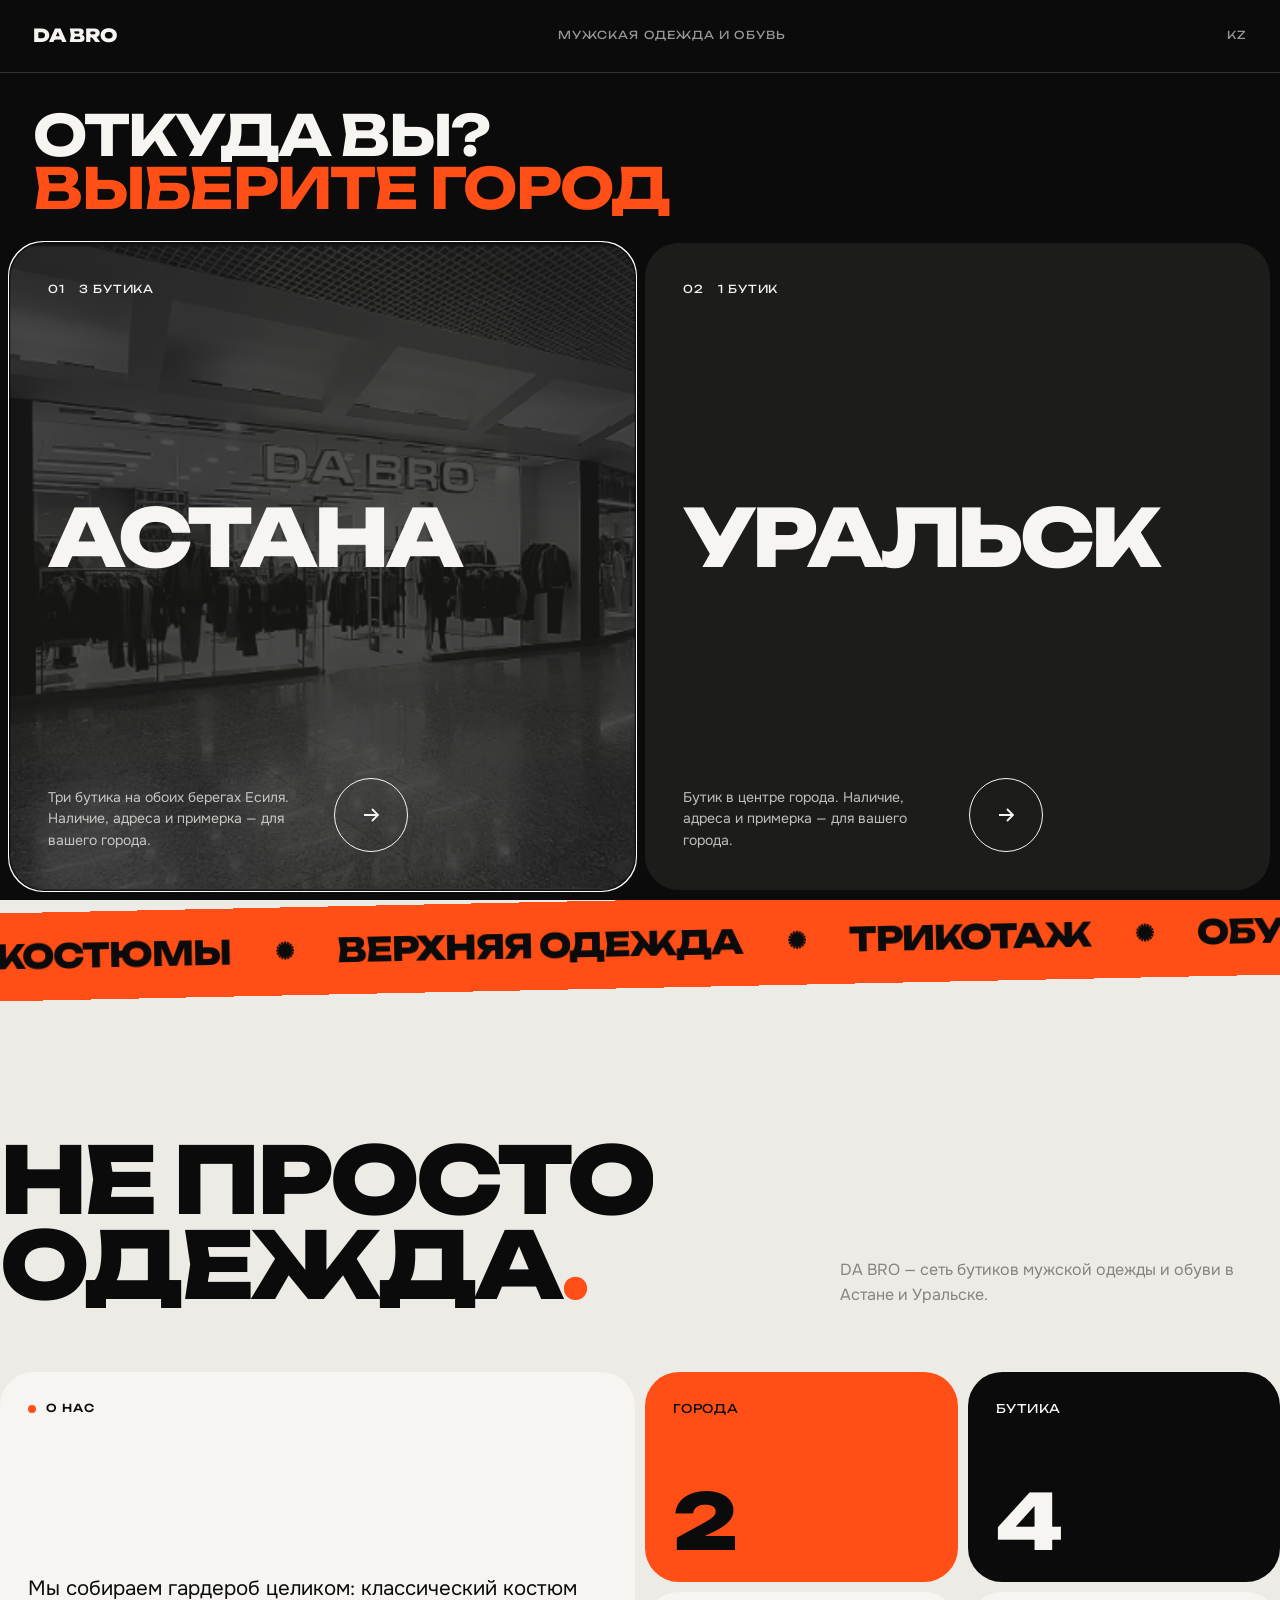
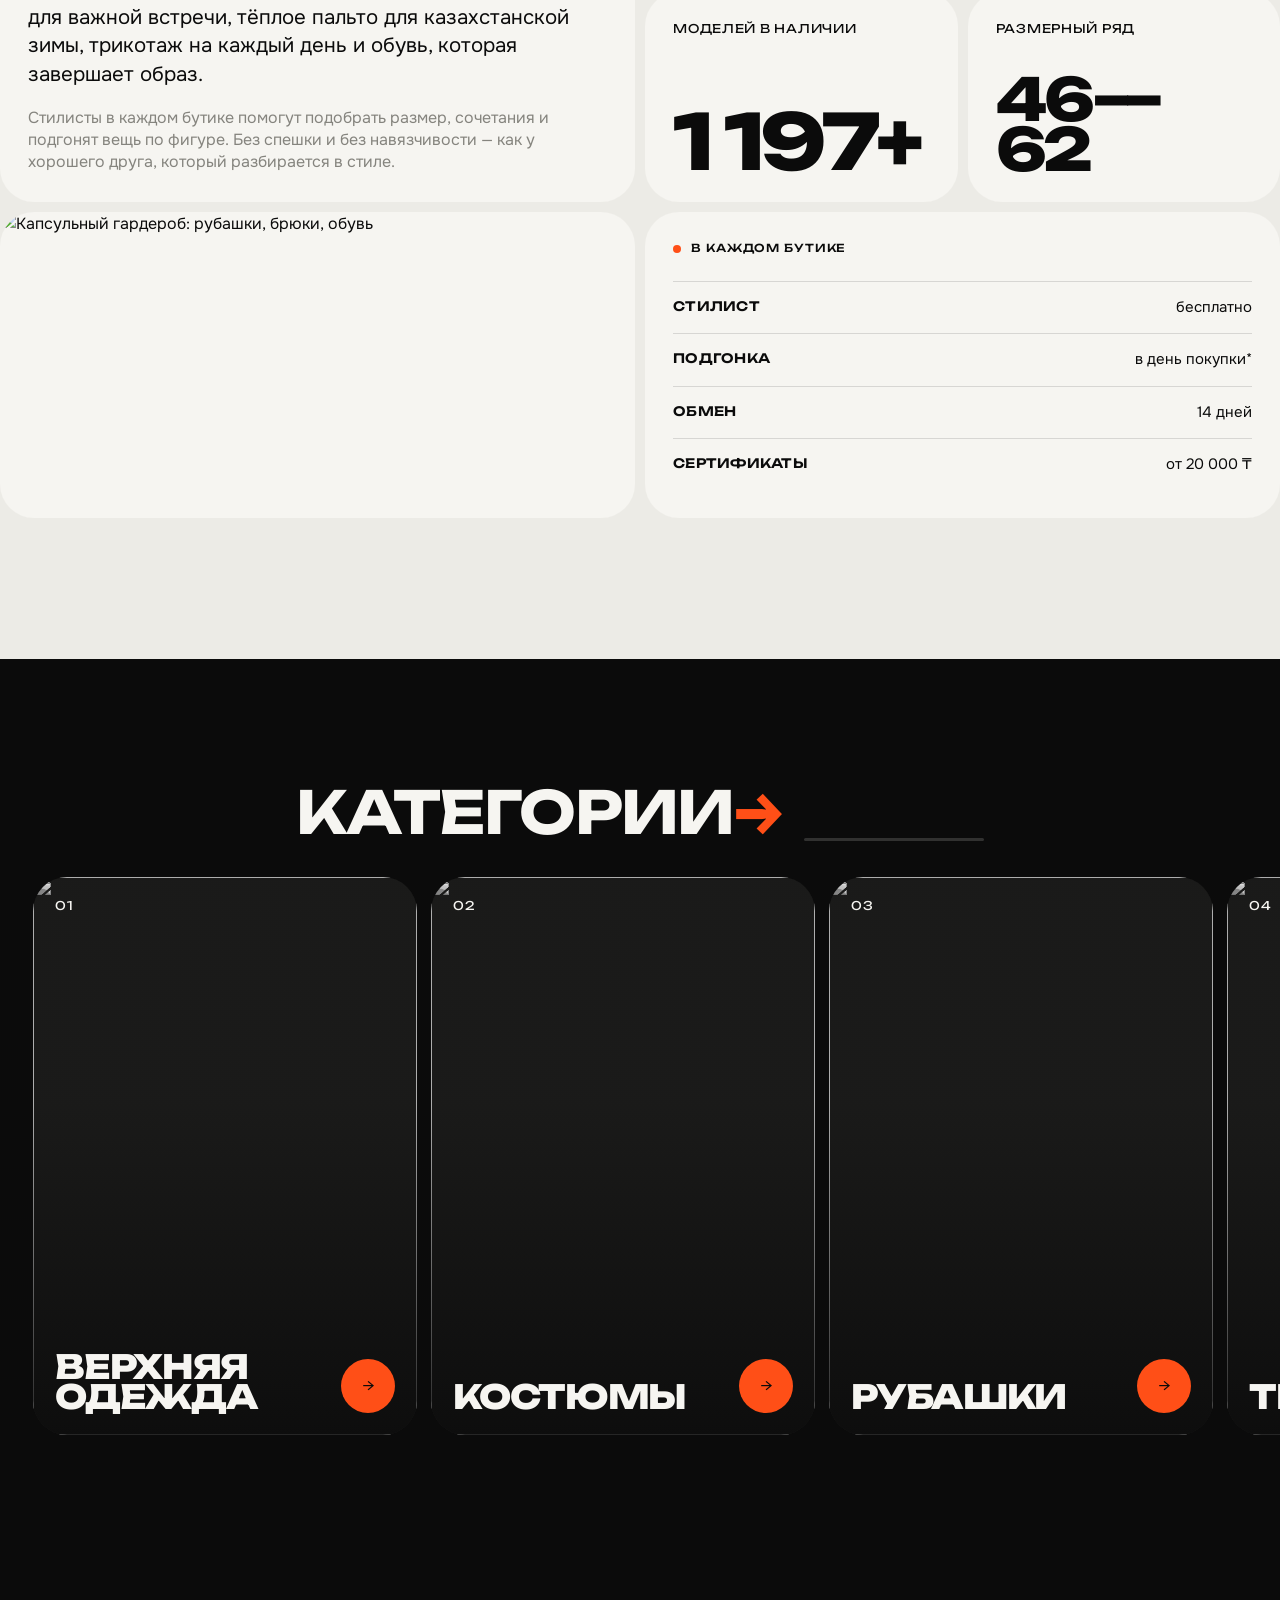
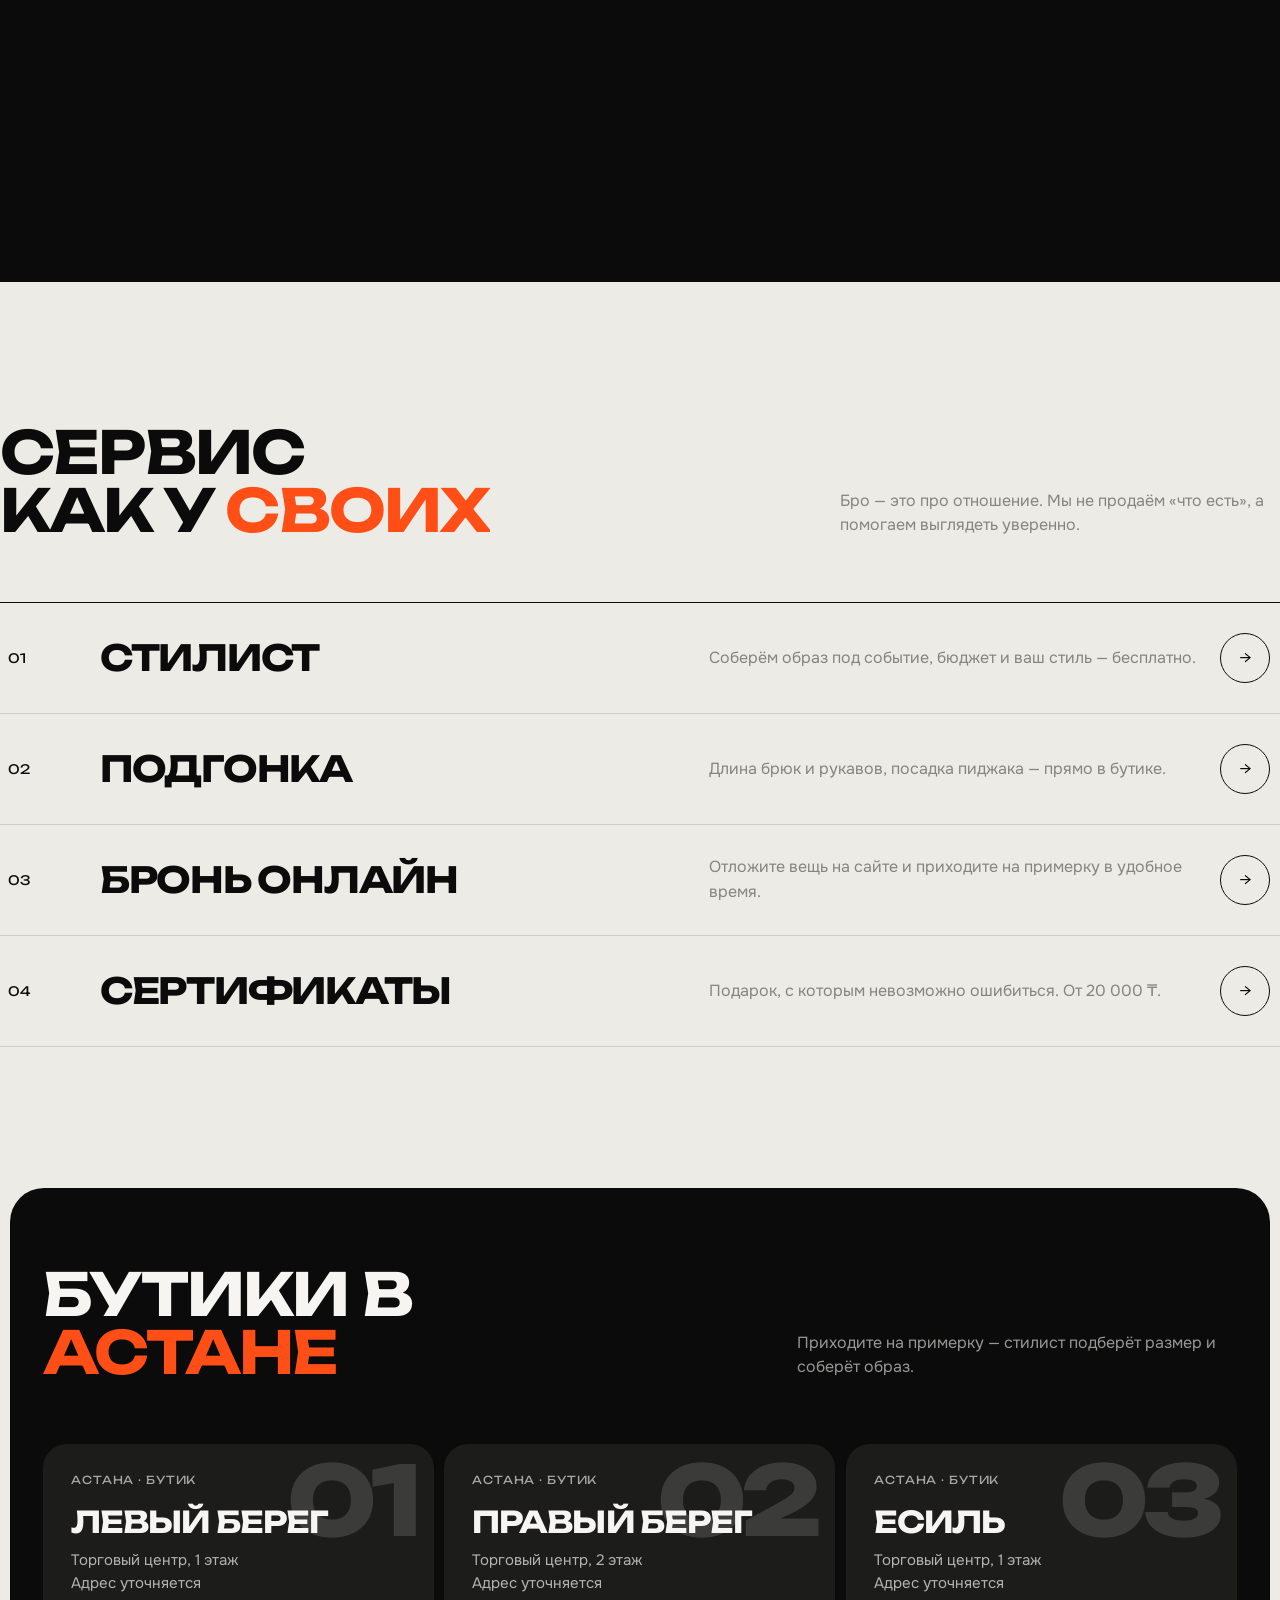
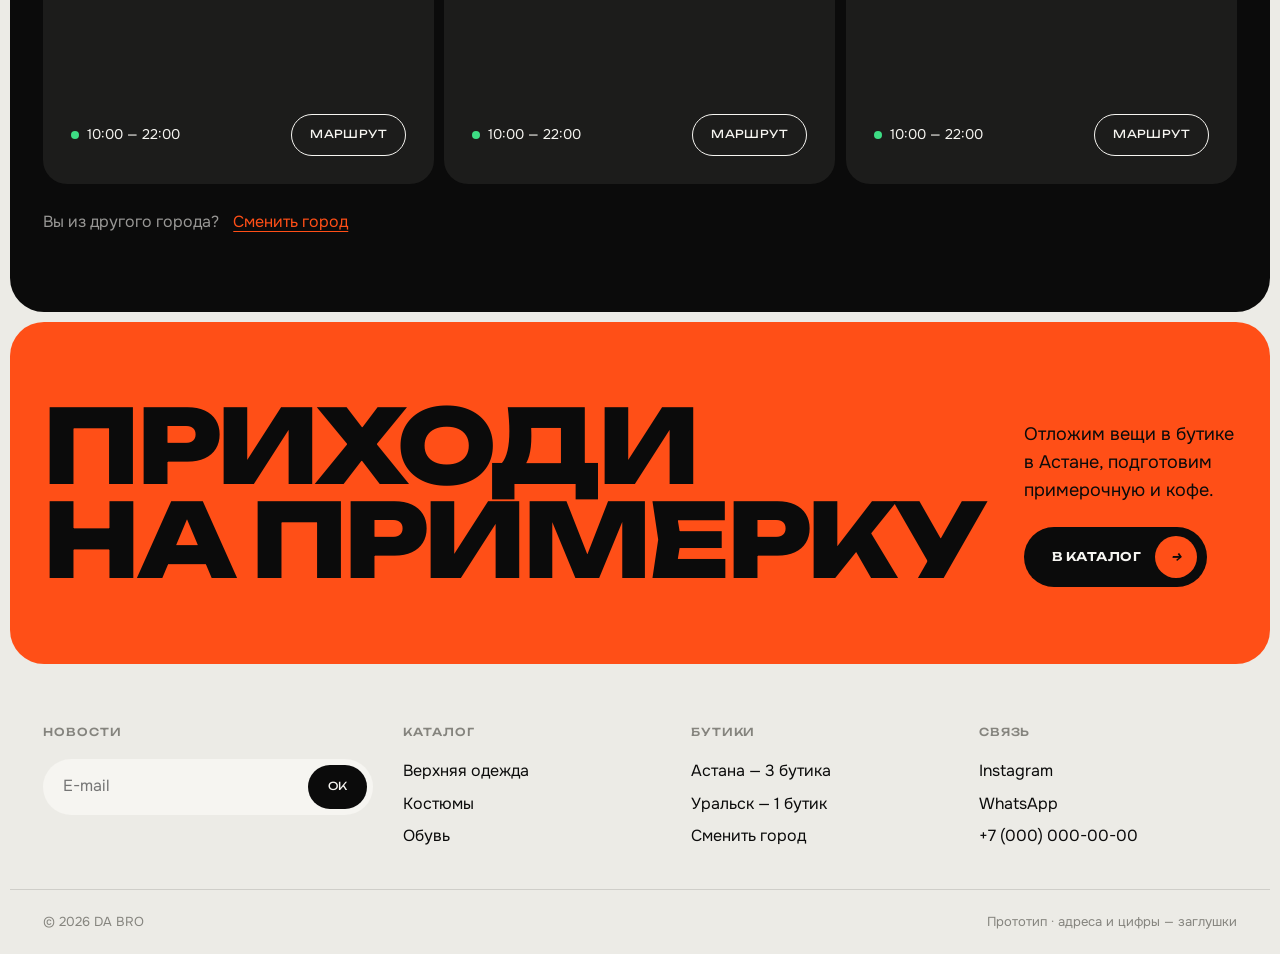
==== commit 83533cb9: "Редизайн: новый стиль Concrete & Signal и выбор города (Астана / Уральск) Co-Authored-By: Claude Opu" ====
--- a/index.html
+++ b/index.html
@@ -4,303 +4,197 @@
   <meta charset="utf-8">
   <meta name="viewport" content="width=device-width, initial-scale=1">
   <title>DA BRO — мужская одежда и обувь · Астана, Уральск</title>
-  <meta name="description" content="DA BRO — бутики мужской одежды и обуви в Астане и Уральске. Костюмы, верхняя одежда, трикотаж и обувь.">
-  <meta name="theme-color" content="#0d0d0c">
-  <link rel="icon" href="data:image/svg+xml,<svg xmlns='http://www.w3.org/2000/svg' viewBox='0 0 64 64'><rect width='64' height='64' fill='%230d0d0c'/><text x='50%' y='58%' text-anchor='middle' font-family='Arial' font-weight='700' font-size='26' fill='%23f4f0e8' dominant-baseline='middle'>DB</text></svg>">
+  <meta name="description" content="DA BRO — бутики мужской одежды и обуви в Астане и Уральске.">
+  <meta name="theme-color" content="#ecebe6">
+  <link rel="icon" href="data:image/svg+xml,<svg xmlns='http://www.w3.org/2000/svg' viewBox='0 0 64 64'><circle cx='32' cy='32' r='32' fill='%230b0b0b'/><text x='50%' y='54%' text-anchor='middle' dominant-baseline='middle' font-family='Arial Black,Arial' font-weight='900' font-size='22' fill='%23ff4f17'>DB</text></svg>">
   <link rel="preconnect" href="https://fonts.googleapis.com">
   <link rel="preconnect" href="https://fonts.gstatic.com" crossorigin>
-  <link href="https://fonts.googleapis.com/css2?family=Cormorant+Garamond:ital,wght@0,300;0,400;0,500;1,300;1,400&family=Manrope:wght@400;500;600;700&display=swap" rel="stylesheet">
-  <link rel="stylesheet" href="css/styles.css">
+  <link href="https://fonts.googleapis.com/css2?family=Onest:wght@400;500;600&family=Unbounded:wght@400;500;600;700;800&display=swap" rel="stylesheet">
+  <link rel="stylesheet" href="css/styles.css?v=2">
 </head>
 <body>
-  <div class="preloader" aria-hidden="true">
-    <div class="preloader__logo">
-      <span style="animation-delay:.05s">D</span><span style="animation-delay:.1s">A</span><span style="animation-delay:.15s">&nbsp;</span><span style="animation-delay:.2s">B</span><span style="animation-delay:.25s">R</span><span style="animation-delay:.3s">O</span>
-    </div>
-    <div class="preloader__meta">Астана · Уральск</div>
-    <div class="preloader__bar"></div>
-  </div>
-  <div class="curtain" aria-hidden="true"></div>
-  <div class="grain" aria-hidden="true"></div>
-
-  <!-- HEADER -->
-  <header class="header header--dark">
-    <div class="container header__inner">
-      <a href="index.html" class="logo" aria-label="DA BRO — на главную">DA BRO<small>MENSWEAR</small></a>
-      <nav class="nav" aria-label="Основная навигация">
-        <a href="index.html" class="is-active">О нас</a>
-        <a href="catalog.html">Каталог</a>
-        <a href="#stores">Бутики</a>
-        <a href="#contacts">Контакты</a>
-      </nav>
-      <div class="header__actions">
-        <a href="catalog.html" class="header__action" aria-label="Корзина">
-          <svg viewBox="0 0 24 24" fill="none" stroke="currentColor" stroke-width="1.4"><path d="M5 8h14l-1 12H6L5 8Z"/><path d="M9 8V6a3 3 0 0 1 6 0v2"/></svg>
-          <span class="label">Корзина</span><span class="badge bag-count">0</span>
-        </a>
-        <button class="burger" aria-label="Меню" aria-expanded="false"><span></span><span></span></button>
-      </div>
-    </div>
-  </header>
-
-  <div class="mobile-menu" aria-label="Мобильное меню">
-    <a href="index.html">О нас</a>
+
+<header class="hdr">
+  <a href="index.html" class="hdr__logo" aria-label="DA BRO — на главную"><b>DB</b>DA BRO</a>
+  <nav class="hdr__nav" aria-label="Навигация">
+    <a href="index.html" class="on">О нас</a>
     <a href="catalog.html">Каталог</a>
-    <a href="#stores" onclick="document.querySelector('.burger').click()">Бутики</a>
-    <a href="#contacts" onclick="document.querySelector('.burger').click()">Контакты</a>
-    <div class="mobile-menu__foot"><span>Астана</span><span>Уральск</span></div>
-  </div>
-
-  <main>
-    <!-- HERO -->
-    <section class="hero">
-      <div class="hero__glow"></div>
-      <div class="container">
-        <div class="hero__grid">
-          <div>
-            <span class="eyebrow" style="color:var(--sand)">Мужская одежда и обувь</span>
-            <h1 class="hero__title" aria-label="DA BRO" style="margin-top:28px">
-              <span class="row" aria-hidden="true"><span class="char" style="transition-delay:.05s">D</span><span class="char" style="transition-delay:.12s">A</span></span>
-              <span class="row" aria-hidden="true"><span class="char" style="transition-delay:.2s">B</span><span class="char" style="transition-delay:.27s">R</span><span class="char" style="transition-delay:.34s">O</span></span>
-            </h1>
-            <p class="hero__sub">для тех, кто одевается со смыслом</p>
-          </div>
-          <figure class="hero__media">
-            <img src="assets/boutique.png" alt="Бутик DA BRO — витрина с мужской одеждой">
-            <figcaption class="hero__tag">Бутик · Астана</figcaption>
-          </figure>
+    <a href="#stores">Бутики</a>
+    <a href="#contacts">Контакты</a>
+  </nav>
+  <div class="hdr__right">
+    <button class="city-pill" data-open-gate aria-label="Сменить город">
+      <svg viewBox="0 0 24 24" fill="none" stroke="currentColor" stroke-width="1.8"><path d="M12 21s-7-6.2-7-11a7 7 0 0 1 14 0c0 4.8-7 11-7 11Z"/><circle cx="12" cy="10" r="2.4"/></svg>
+      <span data-city>Город</span>
+      <svg class="chev" viewBox="0 0 12 8" fill="none" stroke="currentColor" stroke-width="1.8"><path d="M1 1.5l5 5 5-5"/></svg>
+    </button>
+    <a href="catalog.html#bag" class="bag-btn" aria-label="Корзина">
+      <span class="lbl">Корзина</span><span class="bag-n">0</span>
+    </a>
+    <button class="burger" aria-label="Меню" aria-expanded="false"><span></span><span></span></button>
+  </div>
+</header>
+
+<nav class="mnav" aria-label="Мобильное меню">
+  <a href="index.html">О нас</a>
+  <a href="catalog.html">Каталог</a>
+  <a href="#stores">Бутики</a>
+  <a href="#" data-open-gate>Город</a>
+</nav>
+
+<main>
+  <!-- HERO -->
+  <section class="hero wrap">
+    <h1 class="hero__word" aria-label="DA BRO">
+      <span class="row" aria-hidden="true"><span>D</span><span style="transition-delay:.06s">A</span></span>
+      <span class="row" aria-hidden="true"><span style="transition-delay:.14s">B</span><span style="transition-delay:.2s">R</span><span class="o" style="transition-delay:.26s">O</span></span>
+    </h1>
+
+    <div class="hero__grid">
+      <figure class="tile hero__photo">
+        <img src="assets/boutique.png" alt="Бутик DA BRO — витрина с мужской одеждой">
+        <figcaption class="tag">Бутик DA BRO</figcaption>
+      </figure>
+      <div class="tile hero__intro">
+        <span class="kicker">Мужская одежда и обувь</span>
+        <p>Костюмы, верхняя одежда, трикотаж и обувь — собираем гардероб для мужчин, которые ценят посадку и детали.</p>
+        <a href="#about" class="btn btn--ghost">О бренде</a>
+      </div>
+      <div class="tile hero__cta">
+        <svg class="badge-spin" viewBox="0 0 100 100" aria-hidden="true"><defs><path id="c" d="M50,50 m-38,0 a38,38 0 1,1 76,0 a38,38 0 1,1 -76,0"/></defs><text><textPath href="#c">DA BRO ✺ Астана ✺ Уральск ✺ </textPath></text></svg>
+        <span class="kicker" style="color:rgba(246,245,241,.6)">Ваш город</span>
+        <div>
+          <div class="city-big" data-city>—</div>
+          <p style="margin-top:10px;color:rgba(246,245,241,.6)"><span data-city-stores></span> · ежедневно 10:00 — 22:00</p>
         </div>
-        <div class="hero__bottom">
-          <span class="scroll-hint"><i></i>Листайте вниз</span>
-          <span class="hide-sm">Коллекция осень — зима 2026</span>
-          <a href="catalog.html" class="link-arrow" style="color:var(--ivory)">Смотреть каталог
-            <svg viewBox="0 0 24 24" fill="none" stroke="currentColor" stroke-width="1.5"><path d="M4 12h16M14 6l6 6-6 6"/></svg></a>
+        <a href="catalog.html" class="btn btn--accent btn--block">Смотреть каталог <i>&rarr;</i></a>
+      </div>
+    </div>
+  </section>
+
+  <div class="ticker" aria-hidden="true">
+    <div class="ticker__track">
+      <span>Костюмы</span><span>Верхняя одежда</span><span>Трикотаж</span><span>Обувь</span><span>Астана</span><span>Уральск</span>
+      <span>Костюмы</span><span>Верхняя одежда</span><span>Трикотаж</span><span>Обувь</span><span>Астана</span><span>Уральск</span>
+    </div>
+  </div>
+
+  <!-- ABOUT / BENTO -->
+  <section class="sec wrap" id="about">
+    <div class="sec__head">
+      <h2 class="h-xl" data-mask><span class="mask"><span>Не просто</span></span><span class="mask"><span>одежда<span class="accent">.</span></span></span></h2>
+      <p class="rv">DA BRO — сеть бутиков мужской одежды и обуви в Астане и Уральске.</p>
+    </div>
+    <div class="bento">
+      <div class="tile b-about rv">
+        <span class="kicker">О нас</span>
+        <div>
+          <p>Мы собираем гардероб целиком: классический костюм для важной встречи, тёплое пальто для казахстанской зимы, трикотаж на каждый день и обувь, которая завершает образ.</p>
+          <p style="margin-top:18px">Стилисты в каждом бутике помогут подобрать размер, сочетания и подгонят вещь по фигуре. Без спешки и без навязчивости — как у хорошего друга, который разбирается в стиле.</p>
         </div>
       </div>
-    </section>
-
-    <!-- MARQUEE -->
-    <div class="marquee" aria-hidden="true">
-      <div class="marquee__track">
-        <div class="marquee__item">Костюмы <span class="marquee__star">✦</span> Верхняя одежда <span class="marquee__star">✦</span> Трикотаж <span class="marquee__star">✦</span> Обувь <span class="marquee__star">✦</span> <b>ASTANA · URALSK</b> <span class="marquee__star">✦</span></div>
-        <div class="marquee__item">Костюмы <span class="marquee__star">✦</span> Верхняя одежда <span class="marquee__star">✦</span> Трикотаж <span class="marquee__star">✦</span> Обувь <span class="marquee__star">✦</span> <b>ASTANA · URALSK</b> <span class="marquee__star">✦</span></div>
-      </div>
-    </div>
-
-    <!-- ABOUT -->
-    <section class="section" id="about">
-      <div class="container">
-        <div class="about">
-          <div class="about__aside">
-            <span class="eyebrow">О бренде</span>
-            <div class="about__index">01</div>
-          </div>
-          <div>
-            <h2 class="h2" data-split>
-              <span class="split-line"><span>Стиль, который</span></span>
-              <span class="split-line"><span>говорит <em>за вас</em></span></span>
-            </h2>
-            <div class="about__text" style="margin-top:56px">
-              <p class="lead">DA BRO — это бутики мужской одежды и обуви в <span class="hl">Астане и Уральске</span>. Мы собираем гардероб для мужчин, которые ценят точную посадку, качественные ткани и спокойную уверенность в деталях.</p>
-              <p class="lead muted">Классический костюм для важной встречи, тёплое пальто для казахстанской зимы, трикотаж на каждый день и обувь, которая завершает образ, — всё в одном месте. Наши стилисты помогут подобрать комплект целиком.</p>
-              <div class="about__sign" data-reveal>
-                <span class="sig">— Команда DA BRO</span>
-              </div>
-            </div>
-          </div>
-        </div>
-
-        <div class="stats">
-          <div class="stat" data-reveal><div class="stat__num"><span data-count="2">0</span></div><div class="stat__label">города присутствия</div></div>
-          <div class="stat" data-reveal data-reveal-delay="1"><div class="stat__num"><span data-count="4">0</span></div><div class="stat__label">бутика</div></div>
-          <div class="stat" data-reveal data-reveal-delay="2"><div class="stat__num"><span data-count="1200">0</span><sup>+</sup></div><div class="stat__label">моделей в наличии</div></div>
-          <div class="stat" data-reveal data-reveal-delay="3"><div class="stat__num"><span data-count="46">0</span>–<span data-count="62">0</span></div><div class="stat__label">размерный ряд</div></div>
-        </div>
-      </div>
-    </section>
-
-    <!-- BOUTIQUE -->
-    <section class="section section--paper">
-      <div class="container">
-        <div class="boutique">
-          <div data-reveal>
-            <div class="boutique__media">
-              <img src="assets/boutique.png" alt="Интерьер бутика DA BRO" data-parallax="50">
-              <span class="frame"></span>
-            </div>
-            <div class="boutique__caption"><span>Бутик DA BRO</span><span>Фото: интерьер</span></div>
-          </div>
-          <div>
-            <span class="eyebrow">Пространство</span>
-            <h2 class="h2" data-split style="margin-top:24px">
-              <span class="split-line"><span>Светлый зал,</span></span>
-              <span class="split-line"><span><em>тёмный</em> гардероб</span></span>
-            </h2>
-            <p class="muted" style="margin-top:28px;max-width:46ch" data-reveal>Тёплый свет, тёплое дерево и чёткие линии вешал. Мы оформили бутики так, чтобы одежда была главным героем, а примерка — удовольствием, а не задачей.</p>
-            <ul class="boutique__list" data-reveal data-reveal-delay="1">
-              <li><span>Персональный стилист</span><span>бесплатно</span></li>
-              <li><span>Подгонка по фигуре</span><span>в день покупки*</span></li>
-              <li><span>Обмен и возврат</span><span>14 дней</span></li>
-              <li><span>Подарочные сертификаты</span><span>от 20 000 ₸</span></li>
-            </ul>
-          </div>
-        </div>
-      </div>
-    </section>
-
-    <!-- VALUES -->
-    <section class="section section--dark">
-      <div class="container">
-        <div class="values__head">
-          <div>
-            <span class="eyebrow">Почему DA BRO</span>
-            <h2 class="h2" data-split style="margin-top:24px">
-              <span class="split-line"><span>Три принципа</span></span>
-              <span class="split-line"><span>хорошего <em style="color:var(--sand)">гардероба</em></span></span>
-            </h2>
-          </div>
-          <a href="catalog.html" class="btn btn--light" data-magnetic>В каталог
-            <svg viewBox="0 0 24 24" fill="none" stroke="currentColor" stroke-width="1.5"><path d="M4 12h16M14 6l6 6-6 6"/></svg></a>
-        </div>
-        <div class="values">
-          <article class="value" data-reveal>
-            <div class="value__n">— 01</div>
-            <span class="value__icon"><svg viewBox="0 0 24 24" fill="none" stroke="currentColor" stroke-width="1.5"><path d="M12 4v16M4 12h16"/></svg></span>
-            <h3 class="value__t">Посадка</h3>
-            <p class="value__d">Вещь должна сидеть так, будто её шили для вас. Поэтому подбираем размер и подгоняем длину прямо в бутике.</p>
-          </article>
-          <article class="value" data-reveal data-reveal-delay="1">
-            <div class="value__n">— 02</div>
-            <span class="value__icon"><svg viewBox="0 0 24 24" fill="none" stroke="currentColor" stroke-width="1.5"><path d="M12 4v16M4 12h16"/></svg></span>
-            <h3 class="value__t">Материалы</h3>
-            <p class="value__d">Шерсть, кашемир, натуральная кожа и плотный хлопок. Ткани, которые выдерживают сезон за сезоном.</p>
-          </article>
-          <article class="value" data-reveal data-reveal-delay="2">
-            <div class="value__n">— 03</div>
-            <span class="value__icon"><svg viewBox="0 0 24 24" fill="none" stroke="currentColor" stroke-width="1.5"><path d="M12 4v16M4 12h16"/></svg></span>
-            <h3 class="value__t">Сдержанность</h3>
-            <p class="value__d">Чёрный, графит, кэмел, слоновая кость. Палитра, в которой каждая вещь сочетается с каждой.</p>
-          </article>
-        </div>
-      </div>
-    </section>
-
-    <!-- CATEGORIES -->
-    <section class="section">
-      <div class="container">
-        <div class="cats__head">
-          <div>
-            <span class="eyebrow">Каталог</span>
-            <h2 class="h2" data-split style="margin-top:24px">
-              <span class="split-line"><span>Всё для мужского</span></span>
-              <span class="split-line"><span><em>гардероба</em></span></span>
-            </h2>
-          </div>
-          <a href="catalog.html" class="link-arrow">Весь каталог
-            <svg viewBox="0 0 24 24" fill="none" stroke="currentColor" stroke-width="1.5"><path d="M4 12h16M14 6l6 6-6 6"/></svg></a>
-        </div>
-        <div class="cats">
-          <a href="catalog.html?cat=outerwear" class="cat" data-reveal>
-            <img src="https://images.unsplash.com/photo-1544022613-e87ca75a784a?w=900&q=80&auto=format&fit=crop" alt="Верхняя одежда" loading="lazy">
-            <div class="cat__body"><div><div class="cat__n">01</div><div class="cat__t">Верхняя<br>одежда</div></div><span class="cat__arrow"><svg viewBox="0 0 24 24" fill="none" stroke="currentColor" stroke-width="1.5"><path d="M4 12h16M14 6l6 6-6 6"/></svg></span></div>
-          </a>
-          <a href="catalog.html?cat=suits" class="cat" data-reveal data-reveal-delay="1">
-            <img src="https://images.unsplash.com/photo-1507679799987-c73779587ccf?w=900&q=80&auto=format&fit=crop" alt="Костюмы" loading="lazy">
-            <div class="cat__body"><div><div class="cat__n">02</div><div class="cat__t">Костюмы</div></div><span class="cat__arrow"><svg viewBox="0 0 24 24" fill="none" stroke="currentColor" stroke-width="1.5"><path d="M4 12h16M14 6l6 6-6 6"/></svg></span></div>
-          </a>
-          <a href="catalog.html?cat=knit" class="cat" data-reveal data-reveal-delay="2">
-            <img src="https://images.unsplash.com/photo-1614975059251-992f11792b9f?w=900&q=80&auto=format&fit=crop" alt="Трикотаж" loading="lazy">
-            <div class="cat__body"><div><div class="cat__n">03</div><div class="cat__t">Трикотаж</div></div><span class="cat__arrow"><svg viewBox="0 0 24 24" fill="none" stroke="currentColor" stroke-width="1.5"><path d="M4 12h16M14 6l6 6-6 6"/></svg></span></div>
-          </a>
-          <a href="catalog.html?cat=shoes" class="cat" data-reveal data-reveal-delay="3">
-            <img src="https://images.unsplash.com/photo-1614252235316-8c857d38b5f4?w=900&q=80&auto=format&fit=crop" alt="Обувь" loading="lazy">
-            <div class="cat__body"><div><div class="cat__n">04</div><div class="cat__t">Обувь</div></div><span class="cat__arrow"><svg viewBox="0 0 24 24" fill="none" stroke="currentColor" stroke-width="1.5"><path d="M4 12h16M14 6l6 6-6 6"/></svg></span></div>
-          </a>
-        </div>
-      </div>
-    </section>
-
-    <!-- STORES -->
-    <section class="section section--dark" id="stores">
-      <div class="container">
-        <span class="eyebrow">Бутики</span>
-        <h2 class="h2" data-split style="margin-top:24px">
-          <span class="split-line"><span>Приходите</span></span>
-          <span class="split-line"><span><em style="color:var(--sand)">на примерку</em></span></span>
-        </h2>
-        <div class="stores__tabs" role="tablist">
-          <button class="tab is-active" role="tab" aria-selected="true" data-target="astana">Астана</button>
-          <button class="tab" role="tab" aria-selected="false" data-target="uralsk">Уральск</button>
-        </div>
-        <div class="stores__panel is-active" id="astana" role="tabpanel">
-          <article class="store">
-            <span class="store__city">Астана · Бутик 01</span>
-            <h3 class="store__name">Левый берег</h3>
-            <p class="store__addr">Торговый центр, 1 этаж<br>Адрес уточняется</p>
-            <div class="store__foot"><span class="store__status"><i></i>10:00 — 22:00</span><a href="#" class="link-arrow" style="color:var(--ivory)">Маршрут</a></div>
-          </article>
-          <article class="store">
-            <span class="store__city">Астана · Бутик 02</span>
-            <h3 class="store__name">Правый берег</h3>
-            <p class="store__addr">Торговый центр, 2 этаж<br>Адрес уточняется</p>
-            <div class="store__foot"><span class="store__status"><i></i>10:00 — 22:00</span><a href="#" class="link-arrow" style="color:var(--ivory)">Маршрут</a></div>
-          </article>
-          <article class="store">
-            <span class="store__city">Астана · Бутик 03</span>
-            <h3 class="store__name">Есиль</h3>
-            <p class="store__addr">Торговый центр, 1 этаж<br>Адрес уточняется</p>
-            <div class="store__foot"><span class="store__status"><i></i>10:00 — 22:00</span><a href="#" class="link-arrow" style="color:var(--ivory)">Маршрут</a></div>
-          </article>
-        </div>
-        <div class="stores__panel" id="uralsk" role="tabpanel">
-          <article class="store">
-            <span class="store__city">Уральск · Бутик 01</span>
-            <h3 class="store__name">Центр</h3>
-            <p class="store__addr">Торговый центр, 1 этаж<br>Адрес уточняется</p>
-            <div class="store__foot"><span class="store__status"><i></i>10:00 — 21:00</span><a href="#" class="link-arrow" style="color:var(--ivory)">Маршрут</a></div>
-          </article>
-        </div>
-      </div>
-    </section>
-
-    <!-- CTA -->
-    <section class="section cta">
-      <span class="cta__ring"></span><span class="cta__ring cta__ring--2"></span><span class="cta__ring cta__ring--3"></span>
-      <div class="container" style="position:relative">
-        <span class="eyebrow">Новая коллекция</span>
-        <h2 class="display" data-split>
-          <span class="split-line"><span>Соберите образ</span></span>
-          <span class="split-line"><span><em>целиком</em></span></span>
-        </h2>
-        <a href="catalog.html" class="btn btn--solid" data-magnetic>Перейти в каталог
-          <svg viewBox="0 0 24 24" fill="none" stroke="currentColor" stroke-width="1.5"><path d="M4 12h16M14 6l6 6-6 6"/></svg></a>
-      </div>
-    </section>
-  </main>
-
-  <!-- FOOTER -->
-  <footer class="footer" id="contacts">
-    <div class="container">
-      <div class="footer__top">
-        <div>
-          <h4>Будьте в курсе</h4>
-          <p style="font-family:var(--serif);font-size:26px;line-height:1.25;max-width:20ch">Новинки, закрытые распродажи и приглашения в бутики.</p>
-          <form class="subscribe"><input type="email" placeholder="Ваш e-mail" required aria-label="E-mail"><button type="submit">Подписаться</button></form>
-        </div>
-        <div><h4>Магазин</h4><ul><li><a href="catalog.html">Каталог</a></li><li><a href="catalog.html?cat=outerwear">Верхняя одежда</a></li><li><a href="catalog.html?cat=suits">Костюмы</a></li><li><a href="catalog.html?cat=shoes">Обувь</a></li></ul></div>
-        <div><h4>Бутики</h4><ul><li>Астана — 3 бутика</li><li>Уральск — 1 бутик</li><li>Ежедневно 10:00 — 22:00</li></ul></div>
-        <div><h4>Связь</h4><ul><li><a href="#">Instagram</a></li><li><a href="#">WhatsApp</a></li><li><a href="#">Telegram</a></li><li><a href="tel:+70000000000">+7 (000) 000-00-00</a></li></ul></div>
-      </div>
-      <div class="footer__mega" aria-hidden="true">DA BRO</div>
-      <div class="footer__bottom"><span>© 2026 DA BRO Menswear</span><span>Прототип сайта · данные — заглушки</span></div>
-    </div>
-  </footer>
-
-  <button class="progress" aria-label="Наверх">
-    <svg class="ring" viewBox="0 0 54 54"><circle cx="27" cy="27" r="26"/></svg>
-    <svg class="arrow" viewBox="0 0 24 24" fill="none" stroke="currentColor" stroke-width="1.5"><path d="M12 20V4M6 10l6-6 6 6"/></svg>
-  </button>
-
-  <script src="js/main.js"></script>
+      <div class="tile b-stat b-stat--accent rv" data-d="1"><span class="lbl">Города</span><span class="num" data-count="2">0</span></div>
+      <div class="tile b-stat b-stat--ink rv" data-d="2"><span class="lbl">Бутика</span><span class="num" data-count="4">0</span></div>
+      <div class="tile b-stat rv" data-d="1"><span class="lbl">Моделей в наличии</span><span class="num"><span data-count="1200">0</span>+</span></div>
+      <div class="tile b-stat rv" data-d="2"><span class="lbl">Размерный ряд</span><span class="num" style="font-size:clamp(44px,4.6vw,80px)">46—62</span></div>
+      <div class="tile b-photo rv">
+        <img src="https://images.unsplash.com/photo-1593030761757-71fae45fa0e7?w=1200&q=75&auto=format&fit=crop" alt="Капсульный гардероб: рубашки, брюки, обувь" loading="lazy">
+      </div>
+      <div class="tile b-list rv" data-d="1">
+        <span class="kicker">В каждом бутике</span>
+        <ul>
+          <li><b>Стилист</b><span>бесплатно</span></li>
+          <li><b>Подгонка</b><span>в день покупки*</span></li>
+          <li><b>Обмен</b><span>14 дней</span></li>
+          <li><b>Сертификаты</b><span>от 20 000 ₸</span></li>
+        </ul>
+      </div>
+    </div>
+  </section>
+
+  <!-- HORIZONTAL CATEGORIES -->
+  <section class="hscroll" aria-label="Категории">
+    <div class="hscroll__sticky">
+      <div class="wrap hscroll__head">
+        <h2 class="h-lg">Категории<span class="accent">→</span></h2>
+        <div class="hscroll__progress"><i></i></div>
+      </div>
+      <div class="hscroll__track">
+        <a class="hcard" href="catalog.html?cat=outerwear"><img src="https://images.unsplash.com/photo-1551028719-00167b16eac5?w=900&q=75&auto=format&fit=crop" alt="" loading="lazy"><span class="hcard__n">01</span><span class="hcard__body"><span class="hcard__t">Верхняя<br>одежда</span><span class="hcard__go">&rarr;</span></span></a>
+        <a class="hcard" href="catalog.html?cat=suits"><img src="https://images.unsplash.com/photo-1507679799987-c73779587ccf?w=900&q=75&auto=format&fit=crop" alt="" loading="lazy"><span class="hcard__n">02</span><span class="hcard__body"><span class="hcard__t">Костюмы</span><span class="hcard__go">&rarr;</span></span></a>
+        <a class="hcard" href="catalog.html?cat=shirts"><img src="https://images.unsplash.com/photo-1603252109303-2751441dd157?w=900&q=75&auto=format&fit=crop" alt="" loading="lazy"><span class="hcard__n">03</span><span class="hcard__body"><span class="hcard__t">Рубашки</span><span class="hcard__go">&rarr;</span></span></a>
+        <a class="hcard" href="catalog.html?cat=knit"><img src="https://images.unsplash.com/photo-1614975059251-992f11792b9f?w=900&q=75&auto=format&fit=crop" alt="" loading="lazy"><span class="hcard__n">04</span><span class="hcard__body"><span class="hcard__t">Трикотаж</span><span class="hcard__go">&rarr;</span></span></a>
+        <a class="hcard" href="catalog.html?cat=trousers"><img src="https://images.unsplash.com/photo-1473966968600-fa801b869a1a?w=900&q=75&auto=format&fit=crop" alt="" loading="lazy"><span class="hcard__n">05</span><span class="hcard__body"><span class="hcard__t">Брюки</span><span class="hcard__go">&rarr;</span></span></a>
+        <a class="hcard" href="catalog.html?cat=shoes"><img src="https://images.unsplash.com/photo-1608256246200-53e635b5b65f?w=900&q=75&auto=format&fit=crop" alt="" loading="lazy"><span class="hcard__n">06</span><span class="hcard__body"><span class="hcard__t">Обувь</span><span class="hcard__go">&rarr;</span></span></a>
+        <a class="hcard" href="catalog.html?cat=accessories"><img src="https://images.unsplash.com/photo-1624222247344-550fb60583dc?w=900&q=75&auto=format&fit=crop" alt="" loading="lazy"><span class="hcard__n">07</span><span class="hcard__body"><span class="hcard__t">Аксес&shy;суары</span><span class="hcard__go">&rarr;</span></span></a>
+        <a class="hcard hcard--end" href="catalog.html"><span class="hcard__n" style="position:static">✺</span><span class="hcard__t" style="font-size:clamp(34px,3.4vw,56px)">Весь<br>каталог</span><span class="btn">Открыть <i>&rarr;</i></span></a>
+      </div>
+    </div>
+  </section>
+
+  <!-- SERVICES -->
+  <section class="sec wrap">
+    <div class="sec__head">
+      <h2 class="h-lg" data-mask><span class="mask"><span>Сервис</span></span><span class="mask"><span>как у <span class="accent">своих</span></span></span></h2>
+      <p class="rv">Бро — это про отношение. Мы не продаём «что есть», а помогаем выглядеть уверенно.</p>
+    </div>
+    <div class="rows">
+      <a href="#stores" class="row-item rv"><span class="n">01</span><h3>Стилист</h3><p>Соберём образ под событие, бюджет и ваш стиль — бесплатно.</p><span class="arr">&rarr;</span></a>
+      <a href="#stores" class="row-item rv"><span class="n">02</span><h3>Подгонка</h3><p>Длина брюк и рукавов, посадка пиджака — прямо в бутике.</p><span class="arr">&rarr;</span></a>
+      <a href="catalog.html" class="row-item rv"><span class="n">03</span><h3>Бронь онлайн</h3><p>Отложите вещь на сайте и приходите на примерку в удобное время.</p><span class="arr">&rarr;</span></a>
+      <a href="#stores" class="row-item rv"><span class="n">04</span><h3>Сертификаты</h3><p>Подарок, с которым невозможно ошибиться. От 20 000 ₸.</p><span class="arr">&rarr;</span></a>
+    </div>
+  </section>
+
+  <!-- STORES -->
+  <section class="stores" id="stores">
+    <div class="wrap">
+      <div class="sec__head">
+        <h2 class="h-lg">Бутики в<br><span class="accent" data-city-in>Астане</span></h2>
+        <p>Приходите на примерку — стилист подберёт размер и соберёт образ.</p>
+      </div>
+      <div class="store-grid" id="store-grid"></div>
+      <div class="other-city"><span>Вы из другого города?</span><button data-open-gate>Сменить город</button></div>
+    </div>
+  </section>
+</main>
+
+<footer class="foot" id="contacts">
+  <div class="foot__cta">
+    <h2 class="h-xl">Приходи<br>на&nbsp;примерку</h2>
+    <div>
+      <p style="font-size:18px;margin-bottom:22px;max-width:34ch">Отложим вещи в бутике в <span data-city-in>Астане</span>, подготовим примерочную и кофе.</p>
+      <a href="catalog.html" class="btn">В каталог <i>&rarr;</i></a>
+    </div>
+  </div>
+  <div class="foot__grid">
+    <div><h4>Новости</h4><form class="sub"><input type="email" required placeholder="E-mail" aria-label="E-mail"><button>Ок</button></form></div>
+    <div><h4>Каталог</h4><ul><li><a href="catalog.html?cat=outerwear">Верхняя одежда</a></li><li><a href="catalog.html?cat=suits">Костюмы</a></li><li><a href="catalog.html?cat=shoes">Обувь</a></li></ul></div>
+    <div><h4>Бутики</h4><ul><li>Астана — 3 бутика</li><li>Уральск — 1 бутик</li><li><a href="#" data-open-gate>Сменить город</a></li></ul></div>
+    <div><h4>Связь</h4><ul><li><a href="#" data-soon="Ссылка на Instagram появится в рабочей версии">Instagram</a></li><li><a href="#" data-soon="Ссылка на WhatsApp появится в рабочей версии">WhatsApp</a></li><li><a href="tel:+70000000000">+7 (000) 000-00-00</a></li></ul></div>
+  </div>
+  <div class="foot__base"><span>© 2026 DA BRO</span><span>Прототип · адреса и цифры — заглушки</span></div>
+</footer>
+
+<script src="js/main.js?v=2"></script>
+<script>
+  (() => {
+    const grid = document.getElementById("store-grid");
+    const render = () => {
+      const c = dabro.cityData();
+      grid.innerHTML = c.stores.map((s, i) => `
+        <article class="store">
+          <span class="store__num">0${i + 1}</span>
+          <span class="store__tag">${c.name} · бутик</span>
+          <h3 class="store__name">${s.name}</h3>
+          <p class="store__addr">${s.addr}<br>Адрес уточняется</p>
+          <div class="store__foot"><span class="open"><i></i>${s.hours}</span><a href="#" class="store__route" data-soon="Маршрут в 2ГИС появится в рабочей версии">Маршрут</a></div>
+        </article>`).join("");
+      grid.querySelectorAll("[data-soon]").forEach(a => a.addEventListener("click", e => { e.preventDefault(); toast(a.dataset.soon, "i"); }));
+    };
+    render();
+    document.addEventListener("dabro:city", render);
+  })();
+</script>
 </body>
 </html>
--- a/css/styles.css
+++ b/css/styles.css
@@ -1,929 +1,558 @@
 /* =========================================================
-   DA BRO — menswear boutique · prototype
+   DA BRO — menswear · prototype v2  "Concrete & Signal"
    ========================================================= */
-
 :root {
-  --ink: #0d0d0c;
-  --ink-2: #1a1917;
-  --ivory: #f4f0e8;
-  --paper: #ebe5d9;
-  --sand: #d6c6aa;
-  --sand-deep: #b9a27c;
-  --brass: #a8834d;
-  --muted: #7d776c;
-  --line: rgba(13, 13, 12, 0.12);
-  --line-light: rgba(244, 240, 232, 0.16);
-
-  --serif: "Cormorant Garamond", "Times New Roman", serif;
-  --sans: "Manrope", "Helvetica Neue", Arial, sans-serif;
-
-  --ease: cubic-bezier(0.22, 1, 0.36, 1);
-  --ease-in-out: cubic-bezier(0.77, 0, 0.175, 1);
-  --gutter: clamp(16px, 4vw, 56px);
-  --maxw: 1440px;
+  --bg: #ecebe6;
+  --bg-2: #e2e1db;
+  --card: #f6f5f1;
+  --ink: #0b0b0b;
+  --ink-2: #1c1c1b;
+  --grey: #85847e;
+  --line: rgba(11, 11, 11, 0.13);
+  --line-inv: rgba(246, 245, 241, 0.16);
+  --accent: #ff4f17;
+  --accent-ink: #0b0b0b;
+
+  --display: "Unbounded", "Arial Black", sans-serif;
+  --text: "Onest", "Helvetica Neue", Arial, sans-serif;
+
+  --r-xl: 34px;
+  --r-lg: 24px;
+  --r-md: 16px;
+  --ease: cubic-bezier(0.2, 0.9, 0.1, 1);
+  --spring: cubic-bezier(0.34, 1.56, 0.64, 1);
+  --pad: clamp(16px, 2.6vw, 40px);
 }
 
 *, *::before, *::after { box-sizing: border-box; margin: 0; padding: 0; }
-
-html { -webkit-text-size-adjust: 100%; scroll-behavior: smooth; }
-
+html { -webkit-text-size-adjust: 100%; }
+main, footer { overflow-x: clip; }
 body {
-  background: var(--ivory);
-  color: var(--ink);
-  font-family: var(--sans);
-  font-size: 15px;
-  line-height: 1.6;
-  letter-spacing: 0.01em;
-  -webkit-font-smoothing: antialiased;
-  -moz-osx-font-smoothing: grayscale;
-  overflow-x: hidden;
-}
-
-body.is-locked { overflow: hidden; }
-
+  background: var(--bg); color: var(--ink);
+  font-family: var(--text); font-size: 16px; line-height: 1.55;
+  -webkit-font-smoothing: antialiased; overflow-x: hidden;
+}
+body.lock { overflow: hidden; }
 img { display: block; max-width: 100%; }
 a { color: inherit; text-decoration: none; }
 button { font: inherit; color: inherit; background: none; border: 0; cursor: pointer; }
-::selection { background: var(--ink); color: var(--ivory); }
-
-.container { width: 100%; max-width: var(--maxw); margin: 0 auto; padding: 0 var(--gutter); }
-
-/* ---------- film grain ---------- */
-.grain {
-  position: fixed; inset: -50%;
-  width: 200%; height: 200%;
-  pointer-events: none; z-index: 900;
-  opacity: 0.05;
-  background-image: url("data:image/svg+xml;utf8,<svg xmlns='http://www.w3.org/2000/svg' width='160' height='160'><filter id='n'><feTurbulence type='fractalNoise' baseFrequency='0.9' numOctaves='3' stitchTiles='stitch'/></filter><rect width='100%' height='100%' filter='url(%23n)'/></svg>");
-  animation: grain 1.2s steps(6) infinite;
-}
-@keyframes grain {
-  0%,100% { transform: translate(0,0); }
-  20% { transform: translate(-3%, 2%); }
-  40% { transform: translate(2%, -4%); }
-  60% { transform: translate(-4%, -1%); }
-  80% { transform: translate(3%, 3%); }
-}
-
-/* ---------- preloader ---------- */
-.preloader {
-  position: fixed; inset: 0; z-index: 1000;
-  background: var(--ink); color: var(--ivory);
-  display: grid; place-items: center;
-  transition: clip-path 1.1s var(--ease-in-out);
-  clip-path: inset(0 0 0 0);
-}
-.preloader.is-done { clip-path: inset(0 0 100% 0); }
-.preloader__logo {
-  font-family: var(--sans); font-weight: 600;
-  font-size: clamp(34px, 7vw, 84px);
-  letter-spacing: 0.32em; padding-left: 0.32em;
-  display: flex; overflow: hidden;
-}
-.preloader__logo span {
-  display: inline-block; transform: translateY(110%);
-  animation: rise 0.9s var(--ease) forwards;
-}
-.preloader__bar {
-  position: absolute; bottom: 12vh; left: 50%;
-  width: min(220px, 50vw); height: 1px;
-  transform: translateX(-50%);
-  background: var(--line-light); overflow: hidden;
-}
-.preloader__bar::after {
-  content: ""; position: absolute; inset: 0;
-  background: var(--sand);
-  transform-origin: left; transform: scaleX(0);
-  animation: load 1.4s var(--ease-in-out) 0.2s forwards;
-}
-.preloader__meta {
-  position: absolute; bottom: calc(12vh + 18px); left: 50%;
-  transform: translateX(-50%);
-  font-size: 10px; letter-spacing: 0.4em; text-transform: uppercase;
-  color: var(--sand); opacity: 0.8; white-space: nowrap;
-}
-@keyframes rise { to { transform: translateY(0); } }
-@keyframes load { to { transform: scaleX(1); } }
-
-/* ---------- page transition curtain ---------- */
-.curtain {
-  position: fixed; inset: 0; z-index: 990;
-  background: var(--ink); pointer-events: none;
-  transform: translateY(100%);
-  transition: transform 0.7s var(--ease-in-out);
-}
-.curtain.is-active { transform: translateY(0); }
-
-/* ---------- custom cursor ---------- */
-.cursor, .cursor-dot {
-  position: fixed; top: 0; left: 0; z-index: 950;
-  pointer-events: none; border-radius: 50%;
-  mix-blend-mode: difference;
-}
-.cursor {
-  width: 38px; height: 38px; margin: -19px 0 0 -19px;
-  border: 1px solid #fff;
-  transition: width .4s var(--ease), height .4s var(--ease), margin .4s var(--ease), background-color .3s;
-}
-.cursor-dot { width: 5px; height: 5px; margin: -2.5px 0 0 -2.5px; background: #fff; }
-.cursor.is-hover { width: 74px; height: 74px; margin: -37px 0 0 -37px; background: #fff; }
-@media (hover: none), (pointer: coarse) { .cursor, .cursor-dot { display: none; } }
-
-/* ---------- header ---------- */
-.header {
-  position: fixed; top: 0; left: 0; right: 0; z-index: 500;
-  transition: transform .6s var(--ease), background-color .4s, color .4s, border-color .4s;
-  border-bottom: 1px solid transparent;
-}
-.header__inner {
-  display: flex; align-items: center; justify-content: space-between;
-  height: 76px;
-}
-.header.is-scrolled {
-  background: rgba(244, 240, 232, 0.86);
-  -webkit-backdrop-filter: blur(14px) saturate(140%);
-  backdrop-filter: blur(14px) saturate(140%);
-  border-bottom-color: var(--line);
-}
-.header.is-hidden { transform: translateY(-100%); }
-.header--dark:not(.is-scrolled) { color: var(--ivory); }
-
-.logo {
-  font-weight: 700; font-size: 17px;
-  letter-spacing: 0.34em; white-space: nowrap;
-}
-.logo small {
-  display: block; font-weight: 500; font-size: 8.5px;
-  letter-spacing: 0.42em; opacity: 0.6; margin-top: 2px;
-}
-
-.nav { display: flex; gap: 38px; }
-.nav a, .header__action {
-  position: relative;
-  font-size: 11px; font-weight: 600;
-  letter-spacing: 0.22em; text-transform: uppercase;
-}
-.nav a::after {
-  content: ""; position: absolute; left: 0; bottom: -6px;
-  width: 100%; height: 1px; background: currentColor;
-  transform: scaleX(0); transform-origin: right;
-  transition: transform .5s var(--ease);
-}
-.nav a:hover::after, .nav a.is-active::after { transform: scaleX(1); transform-origin: left; }
-
-.header__actions { display: flex; align-items: center; gap: 22px; }
-.header__action { display: inline-flex; align-items: center; gap: 8px; }
-.header__action svg { width: 18px; height: 18px; }
-.badge {
-  min-width: 18px; height: 18px; padding: 0 5px;
-  border-radius: 9px; background: var(--ink); color: var(--ivory);
-  font-size: 10px; letter-spacing: 0; display: inline-grid; place-items: center;
-  transition: transform .4s var(--ease);
-}
-.header--dark:not(.is-scrolled) .badge { background: var(--ivory); color: var(--ink); }
-.badge.is-bump { transform: scale(1.35); }
-
-.burger { display: none; width: 30px; height: 30px; position: relative; }
-.burger span {
-  position: absolute; left: 4px; right: 4px; height: 1px; background: currentColor;
-  transition: transform .5s var(--ease), top .5s var(--ease);
-}
-.burger span:nth-child(1) { top: 11px; }
-.burger span:nth-child(2) { top: 18px; }
-.burger.is-open span:nth-child(1) { top: 15px; transform: rotate(45deg); }
-.burger.is-open span:nth-child(2) { top: 15px; transform: rotate(-45deg); }
-
-.mobile-menu {
-  position: fixed; inset: 0; z-index: 480;
-  background: var(--ink); color: var(--ivory);
-  display: flex; flex-direction: column; justify-content: center;
-  padding: 0 var(--gutter);
-  clip-path: inset(0 0 100% 0);
-  transition: clip-path .8s var(--ease-in-out);
-}
-.mobile-menu.is-open { clip-path: inset(0 0 0 0); }
-.mobile-menu a {
-  font-family: var(--serif); font-size: clamp(44px, 12vw, 72px);
-  line-height: 1.15; font-weight: 400; font-style: italic;
-}
-.mobile-menu__foot {
-  position: absolute; bottom: 32px; left: var(--gutter); right: var(--gutter);
-  display: flex; justify-content: space-between;
-  font-size: 11px; letter-spacing: .2em; text-transform: uppercase; color: var(--sand);
-}
-
-@media (max-width: 900px) {
-  .nav { display: none; }
-  .burger { display: block; }
-  .header__action .label { display: none; }
-}
-
-/* ---------- typography ---------- */
-.eyebrow {
-  display: inline-flex; align-items: center; gap: 14px;
-  font-size: 11px; font-weight: 600;
-  letter-spacing: 0.32em; text-transform: uppercase;
-  color: var(--muted);
-}
-.eyebrow::before { content: ""; width: 34px; height: 1px; background: currentColor; }
-.display {
-  font-family: var(--serif); font-weight: 300;
-  font-size: clamp(44px, 8vw, 124px);
-  line-height: 0.95; letter-spacing: -0.02em;
-}
-.display em, .h2 em { font-style: italic; font-weight: 400; color: var(--brass); }
-.h2 {
-  font-family: var(--serif); font-weight: 300;
-  font-size: clamp(36px, 5.2vw, 76px);
-  line-height: 1.02; letter-spacing: -0.015em;
-}
-.lead {
-  font-family: var(--serif); font-size: clamp(21px, 2.1vw, 28px);
-  line-height: 1.45; font-weight: 400;
-}
-.muted { color: var(--muted); }
-
-/* line-mask reveal */
-.split-line { display: block; overflow: hidden; padding-bottom: 0.08em; }
-.split-line > span {
-  display: block; transform: translateY(105%);
-  transition: transform 1.2s var(--ease);
-}
-.is-in .split-line > span, .split-line.is-in > span { transform: translateY(0); }
-.split-line:nth-child(2) > span { transition-delay: .08s; }
-.split-line:nth-child(3) > span { transition-delay: .16s; }
-.split-line:nth-child(4) > span { transition-delay: .24s; }
-
-/* generic reveal */
-[data-reveal] {
-  opacity: 0; transform: translateY(40px);
-  transition: opacity 1.1s var(--ease), transform 1.1s var(--ease);
-}
-[data-reveal].is-in { opacity: 1; transform: none; }
-[data-reveal-delay="1"] { transition-delay: .1s; }
-[data-reveal-delay="2"] { transition-delay: .2s; }
-[data-reveal-delay="3"] { transition-delay: .3s; }
-[data-reveal-delay="4"] { transition-delay: .4s; }
+::selection { background: var(--accent); color: var(--ink); }
+.wrap { padding: 0 var(--pad); max-width: 1600px; margin: 0 auto; }
+.sr { position: absolute; width: 1px; height: 1px; overflow: hidden; clip: rect(0 0 0 0); }
+
+/* ---------- type ---------- */
+.kicker {
+  display: inline-flex; align-items: center; gap: 10px;
+  font-family: var(--display); font-size: 11px; font-weight: 500;
+  letter-spacing: .08em; text-transform: uppercase;
+}
+.kicker::before { content: ""; width: 8px; height: 8px; border-radius: 50%; background: var(--accent); }
+.h-xl { font-family: var(--display); font-weight: 800; font-size: clamp(34px, 7.2vw, 120px); line-height: .92; letter-spacing: -.035em; text-transform: uppercase; }
+.h-lg { font-family: var(--display); font-weight: 700; font-size: clamp(32px, 4.6vw, 72px); line-height: .98; letter-spacing: -.03em; text-transform: uppercase; }
+.h-md { font-family: var(--display); font-weight: 600; font-size: clamp(22px, 2vw, 30px); line-height: 1.1; letter-spacing: -.02em; }
+.accent { color: var(--accent); }
+.grey { color: var(--grey); }
+
+/* ---------- reveal ---------- */
+.rv { opacity: 0; transform: translateY(50px) scale(.98); transition: opacity .9s var(--ease), transform 1.1s var(--ease); }
+.rv.in { opacity: 1; transform: none; }
+.rv[data-d="1"] { transition-delay: .08s; } .rv[data-d="2"] { transition-delay: .16s; } .rv[data-d="3"] { transition-delay: .24s; } .rv[data-d="4"] { transition-delay: .32s; }
+.mask { display: block; overflow: hidden; }
+.mask > span { display: block; transform: translateY(110%) rotate(4deg); transform-origin: left bottom; transition: transform 1.1s var(--ease); }
+.in .mask > span, .mask.in > span { transform: none; }
+.mask + .mask > span { transition-delay: .07s; }
+.mask + .mask + .mask > span { transition-delay: .14s; }
 
 /* ---------- buttons ---------- */
 .btn {
-  position: relative; overflow: hidden;
-  display: inline-flex; align-items: center; justify-content: center; gap: 14px;
-  height: 58px; padding: 0 34px;
-  border: 1px solid var(--ink); border-radius: 999px;
-  font-size: 11px; font-weight: 700; letter-spacing: 0.26em; text-transform: uppercase;
-  transition: color .5s var(--ease), border-color .5s;
-  isolation: isolate;
+  position: relative; display: inline-flex; align-items: center; gap: 14px;
+  height: 60px; padding: 0 10px 0 28px; border-radius: 999px;
+  background: var(--ink); color: var(--card);
+  font-family: var(--display); font-size: 12px; font-weight: 600; letter-spacing: .04em; text-transform: uppercase;
+  overflow: hidden; isolation: isolate; white-space: nowrap;
+  transition: transform .5s var(--spring);
 }
 .btn::before {
-  content: ""; position: absolute; inset: 0; z-index: -1;
-  background: var(--ink); border-radius: inherit;
-  transform: translateY(101%);
+  content: ""; position: absolute; z-index: -1; left: 50%; top: 50%;
+  width: 10px; height: 10px; border-radius: 50%; background: var(--accent);
+  transform: translate(-50%, -50%) scale(0); transition: transform .7s var(--ease);
+}
+.btn:hover::before { transform: translate(-50%, -50%) scale(40); }
+.btn:hover { color: var(--ink); }
+.btn:active { transform: scale(.96); }
+.btn i {
+  width: 42px; height: 42px; border-radius: 50%; background: var(--accent); color: var(--ink);
+  display: grid; place-items: center; transition: transform .6s var(--ease), background-color .4s;
+}
+.btn:hover i { transform: rotate(-45deg); background: var(--ink); color: var(--accent); }
+.btn i svg { width: 16px; }
+.btn--accent { background: var(--accent); color: var(--ink); }
+.btn--accent i { background: var(--ink); color: var(--accent); }
+.btn--accent::before { background: var(--ink); }
+.btn--accent:hover { color: var(--card); }
+.btn--accent:hover i { background: var(--accent); color: var(--ink); }
+.btn--ghost { background: transparent; color: var(--ink); box-shadow: inset 0 0 0 1.5px var(--ink); padding: 0 28px; }
+.btn--ghost::before { background: var(--ink); }
+.btn--ghost:hover { color: var(--card); }
+.btn--block { width: 100%; justify-content: space-between; }
+
+/* =========================================================
+   CITY GATE
+   ========================================================= */
+.gate {
+  position: fixed; inset: 0; z-index: 1000; background: var(--ink); color: var(--card);
+  display: flex; flex-direction: column;
+  transition: transform 1s cubic-bezier(.76,0,.24,1);
+}
+.gate.out { transform: translateY(-100%); }
+.gate.out .gate__city { pointer-events: none; }
+.gate__top {
+  display: flex; justify-content: space-between; align-items: center; gap: 20px;
+  padding: 22px var(--pad); border-bottom: 1px solid var(--line-inv);
+}
+.gate__logo { font-family: var(--display); font-weight: 800; font-size: 18px; letter-spacing: -.02em; }
+.gate__q { font-family: var(--display); font-size: 11px; letter-spacing: .1em; text-transform: uppercase; opacity: .6; }
+.gate__close { font-family: var(--display); font-size: 11px; letter-spacing: .1em; text-transform: uppercase; opacity: .6; transition: opacity .3s; }
+.gate__close:hover { opacity: 1; }
+.gate__title {
+  padding: clamp(24px, 4vh, 48px) var(--pad) clamp(18px, 3vh, 34px);
+  font-family: var(--display); font-weight: 700; text-transform: uppercase; letter-spacing: -.03em;
+  font-size: clamp(28px, 4.4vw, 68px); line-height: .95;
+}
+.gate__title .mask > span { transition-duration: 1.2s; }
+.gate__cities { flex: 1; display: flex; gap: 10px; padding: 0 10px 10px; min-height: 0; }
+.gate__city {
+  position: relative; flex: 1; border-radius: var(--r-xl); overflow: hidden;
+  background: var(--ink-2); text-align: left;
+  display: flex; flex-direction: column; justify-content: space-between;
+  padding: clamp(20px, 3vw, 40px);
+  transition: flex-grow .9s var(--ease), background-color .5s;
+  opacity: 0; transform: translateY(40px);
+}
+.gate.ready .gate__city { opacity: 1; transform: none; transition: flex-grow .9s var(--ease), background-color .5s, opacity .9s var(--ease), transform 1s var(--ease); }
+.gate.ready .gate__city:nth-child(2) { transition-delay: 0s, 0s, .1s, .1s; }
+.gate__city:hover { flex-grow: 1.55; background: var(--accent); color: var(--ink); }
+.gate__city.picked { flex-grow: 12; background: var(--accent); color: var(--ink); }
+.gate__city-bg {
+  position: absolute; inset: 0; z-index: 0; opacity: .22; filter: grayscale(1) contrast(1.2);
+  background-size: cover; background-position: center; transition: opacity .6s, transform 1.4s var(--ease);
+}
+.gate__city:hover .gate__city-bg { opacity: .14; transform: scale(1.06); }
+.gate__city > *:not(.gate__city-bg) { position: relative; z-index: 1; }
+.gate__meta { display: flex; justify-content: space-between; gap: 14px; font-family: var(--display); font-size: 11px; letter-spacing: .08em; text-transform: uppercase; }
+.gate__name {
+  font-family: var(--display); font-weight: 800; text-transform: uppercase;
+  font-size: clamp(34px, 14.5cqi, 170px); line-height: .85; letter-spacing: -.05em;
+  transition: transform .8s var(--ease), font-size .9s var(--ease);
+  white-space: nowrap;
+}
+.gate__city { container-type: inline-size; }
+.gate__city:hover .gate__name { transform: translateX(10px); }
+.gate__bottom { display: flex; justify-content: space-between; align-items: end; gap: 16px; }
+.gate__info { font-size: 14px; opacity: .75; max-width: 30ch; }
+.gate__go {
+  width: 74px; height: 74px; border-radius: 50%; flex-shrink: 0;
+  border: 1.5px solid currentColor; display: grid; place-items: center;
+  transition: transform .7s var(--ease), background-color .4s, color .4s;
+}
+.gate__go svg { width: 24px; }
+.gate__city:hover .gate__go { background: var(--ink); color: var(--accent); border-color: var(--ink); transform: rotate(-45deg); }
+@media (max-width: 760px) {
+  .gate__cities { flex-direction: column; }
+  .gate__q { display: none; }
+  .gate__go { width: 54px; height: 54px; }
+}
+
+/* =========================================================
+   HEADER
+   ========================================================= */
+.hdr {
+  position: fixed; top: 12px; left: 12px; right: 12px; z-index: 500;
+  display: flex; align-items: center; justify-content: space-between; gap: 12px;
+  height: 64px; padding: 0 10px 0 22px;
+  background: rgba(246,245,241,.72);
+  -webkit-backdrop-filter: blur(16px) saturate(160%); backdrop-filter: blur(16px) saturate(160%);
+  border: 1px solid var(--line); border-radius: 999px;
   transition: transform .6s var(--ease);
 }
-.btn:hover { color: var(--ivory); }
-.btn:hover::before { transform: translateY(0); }
-.btn svg { width: 16px; height: 16px; transition: transform .5s var(--ease); }
-.btn:hover svg { transform: translateX(4px); }
-
-.btn--solid { background: var(--ink); color: var(--ivory); }
-.btn--solid::before { background: var(--brass); }
-.btn--solid:hover { border-color: var(--brass); }
-
-.btn--light { border-color: var(--ivory); color: var(--ivory); }
-.btn--light::before { background: var(--ivory); }
-.btn--light:hover { color: var(--ink); }
-
-.link-arrow {
-  display: inline-flex; align-items: center; gap: 12px;
-  font-size: 11px; font-weight: 700; letter-spacing: .24em; text-transform: uppercase;
-  padding-bottom: 6px; border-bottom: 1px solid currentColor;
-}
-.link-arrow svg { width: 14px; transition: transform .5s var(--ease); }
-.link-arrow:hover svg { transform: translateX(6px); }
+.hdr.hide { transform: translateY(calc(-100% - 20px)); }
+.hdr__logo { font-family: var(--display); font-weight: 800; font-size: 18px; letter-spacing: -.03em; display: flex; align-items: center; gap: 10px; white-space: nowrap; }
+.hdr__logo b { display: inline-grid; place-items: center; width: 32px; height: 32px; border-radius: 50%; background: var(--ink); color: var(--accent); font-size: 11px; }
+.hdr__nav { display: flex; gap: 4px; }
+.hdr__nav a {
+  position: relative; height: 42px; padding: 0 18px; border-radius: 999px; display: inline-flex; align-items: center;
+  font-family: var(--display); font-size: 11.5px; font-weight: 500; letter-spacing: .04em; text-transform: uppercase;
+  transition: background-color .3s, color .3s;
+}
+.hdr__nav a:hover { background: var(--bg-2); }
+.hdr__nav a.on { background: var(--ink); color: var(--card); }
+.hdr__right { display: flex; align-items: center; gap: 6px; }
+.city-pill, .bag-btn {
+  height: 44px; padding: 0 16px; border-radius: 999px; display: inline-flex; align-items: center; gap: 8px;
+  font-family: var(--display); font-size: 11.5px; font-weight: 500; letter-spacing: .04em; text-transform: uppercase;
+  transition: background-color .3s;
+}
+.city-pill { background: var(--bg-2); }
+.city-pill:hover { background: var(--accent); }
+.city-pill svg, .bag-btn svg { width: 16px; height: 16px; }
+.city-pill .chev { width: 10px; transition: transform .4s var(--ease); }
+.city-pill:hover .chev { transform: rotate(180deg); }
+.bag-btn { background: var(--ink); color: var(--card); padding-right: 6px; }
+.bag-n {
+  min-width: 32px; height: 32px; border-radius: 999px; background: var(--accent); color: var(--ink);
+  display: inline-grid; place-items: center; font-size: 12px; transition: transform .4s var(--spring);
+}
+.bag-n.pop { transform: scale(1.3); }
+.burger { display: none; width: 44px; height: 44px; border-radius: 50%; background: var(--bg-2); position: relative; }
+.burger span { position: absolute; left: 13px; right: 13px; height: 1.5px; background: currentColor; transition: transform .5s var(--ease), top .5s var(--ease); }
+.burger span:nth-child(1) { top: 18px; } .burger span:nth-child(2) { top: 25px; }
+.burger.x span:nth-child(1) { top: 21.5px; transform: rotate(45deg); }
+.burger.x span:nth-child(2) { top: 21.5px; transform: rotate(-45deg); }
+.mnav {
+  position: fixed; inset: 0; z-index: 490; background: var(--accent);
+  display: flex; flex-direction: column; justify-content: center; gap: 6px; padding: 100px var(--pad) 40px;
+  clip-path: circle(0% at calc(100% - 40px) 44px); transition: clip-path .9s var(--ease);
+}
+.mnav.open { clip-path: circle(150% at calc(100% - 40px) 44px); }
+.mnav a { font-family: var(--display); font-weight: 800; font-size: clamp(40px, 12vw, 72px); text-transform: uppercase; letter-spacing: -.04em; line-height: 1; }
+@media (max-width: 960px) {
+  .hdr__nav { display: none; }
+  .burger { display: block; }
+  .bag-btn .lbl { display: none; }
+  .bag-btn { padding: 0 6px; }
+}
+@media (max-width: 420px) { .hdr { padding-left: 14px; } .hdr__logo b { display: none; } .city-pill { padding: 0 12px; } }
 
 /* =========================================================
-   HOME / ABOUT
+   HOME
    ========================================================= */
-
-/* hero */
-.hero {
-  position: relative; min-height: 100svh;
-  background: var(--ink); color: var(--ivory);
-  display: flex; flex-direction: column; justify-content: flex-end;
-  padding: 130px 0 46px; overflow: hidden;
-}
-.hero__glow {
-  position: absolute; inset: 0; pointer-events: none;
-  background:
-    radial-gradient(60% 50% at 70% 35%, rgba(214, 198, 170, 0.22), transparent 70%),
-    radial-gradient(40% 40% at 15% 90%, rgba(168, 131, 77, 0.14), transparent 70%);
-}
+.hero { padding: 104px 0 0; min-height: 100svh; display: flex; flex-direction: column; }
+.hero__word {
+  font-family: var(--display); font-weight: 800; text-transform: uppercase;
+  font-size: clamp(56px, 18vw, 340px); line-height: .8; letter-spacing: -.06em;
+  display: flex; justify-content: space-between; margin: 3vh -0.02em 0;
+  white-space: nowrap; user-select: none;
+}
+.hero__word span { display: inline-block; transform: translateY(105%); transition: transform 1.2s var(--ease); }
+.hero__word .row { display: block; overflow: hidden; padding: 0 .07em .02em 0; }
+.go .hero__word span { transform: none; }
+.hero__word span.o { color: var(--accent); }
 .hero__grid {
-  position: relative;
-  display: grid; grid-template-columns: 1.1fr 1fr; gap: clamp(24px, 4vw, 72px);
-  align-items: end;
-}
-.hero__title {
-  font-family: var(--sans); font-weight: 700;
-  font-size: clamp(64px, 15vw, 248px);
-  line-height: 0.82; letter-spacing: 0.04em;
-  margin-left: -0.04em;
-}
-.hero__title .row { display: flex; overflow: hidden; }
-.hero__title .char {
-  display: inline-block; transform: translateY(100%);
-  transition: transform 1.3s var(--ease);
-}
-.is-ready .hero__title .char { transform: translateY(0); }
-
-.hero__sub {
-  display: flex; gap: 22px; align-items: center; margin-top: 30px;
-  font-family: var(--serif); font-style: italic; font-size: clamp(20px, 2vw, 28px);
-  color: var(--sand);
-}
-.hero__sub::before { content: ""; width: 60px; height: 1px; background: var(--sand); }
-
-.hero__media {
-  position: relative; aspect-ratio: 4 / 5; max-height: 72vh; justify-self: end; width: 100%;
-  overflow: hidden; border-radius: 2px;
-  clip-path: inset(100% 0 0 0);
-  transition: clip-path 1.6s var(--ease-in-out) .3s;
-}
-.is-ready .hero__media { clip-path: inset(0 0 0 0); }
-.hero__media img {
-  width: 100%; height: 100%; object-fit: cover; object-position: 48% 50%;
-  transform: scale(1.25); filter: saturate(0.85) contrast(1.05);
-  transition: transform 2.4s var(--ease) .3s;
-}
-.is-ready .hero__media img { transform: scale(1.08); }
-.hero__media::after {
-  content: ""; position: absolute; inset: 0;
-  background: linear-gradient(180deg, transparent 55%, rgba(13,13,12,.55));
-}
-.hero__tag {
-  position: absolute; left: 20px; bottom: 18px; z-index: 2;
-  font-size: 10px; letter-spacing: .3em; text-transform: uppercase;
-}
-
-.hero__bottom {
-  position: relative; margin-top: 48px; padding-top: 22px;
-  border-top: 1px solid var(--line-light);
-  display: flex; justify-content: space-between; align-items: center; gap: 24px;
-  font-size: 11px; letter-spacing: .24em; text-transform: uppercase; color: rgba(244,240,232,.7);
-  opacity: 0; transform: translateY(20px);
-  transition: opacity 1s var(--ease) 1s, transform 1s var(--ease) 1s;
-}
-.is-ready .hero__bottom { opacity: 1; transform: none; }
-.scroll-hint { display: inline-flex; align-items: center; gap: 14px; }
-.scroll-hint i {
-  width: 1px; height: 38px; background: var(--line-light); position: relative; overflow: hidden;
-}
-.scroll-hint i::after {
-  content: ""; position: absolute; left: 0; top: -50%; width: 100%; height: 50%;
-  background: var(--sand); animation: drip 2s var(--ease-in-out) infinite;
-}
-@keyframes drip { to { top: 100%; } }
-
-@media (max-width: 900px) {
-  .hero__grid { grid-template-columns: 1fr; }
-  .hero__media { aspect-ratio: 16 / 11; max-height: none; order: -1; }
-  .hero__bottom .hide-sm { display: none; }
-  .hero__sub::before { display: none; }
-}
-
-/* marquee */
-.marquee {
-  background: var(--sand); color: var(--ink);
-  overflow: hidden; white-space: nowrap;
-  border-top: 1px solid var(--ink); border-bottom: 1px solid var(--ink);
-}
-.marquee__track {
-  display: inline-flex; animation: marquee 38s linear infinite;
-  padding: 20px 0;
-}
-.marquee__item {
-  display: inline-flex; align-items: center; gap: 40px; padding-right: 40px;
-  font-family: var(--serif); font-size: clamp(22px, 2.6vw, 36px); font-style: italic;
-}
-.marquee__item b {
-  font-family: var(--sans); font-style: normal; font-weight: 700;
-  font-size: 0.42em; letter-spacing: .3em;
-}
-.marquee__star { font-style: normal; font-size: .6em; color: var(--brass); }
-@keyframes marquee { to { transform: translateX(-50%); } }
+  flex: 1; display: grid; grid-template-columns: 1.3fr 1fr 1fr; gap: 10px; margin-top: 14px; padding-bottom: 12px;
+}
+.tile {
+  position: relative; border-radius: var(--r-xl); overflow: hidden; background: var(--card);
+  padding: clamp(20px, 2.2vw, 32px);
+}
+.hero__photo { padding: 0; min-height: 300px; }
+.hero__photo img { position: absolute; inset: 0; width: 100%; height: 100%; object-fit: cover; transform: scale(1.2); transition: transform 2s var(--ease); }
+.go .hero__photo img { transform: scale(1.02); }
+.hero__photo .tag {
+  position: absolute; left: 16px; bottom: 16px; padding: 10px 16px; border-radius: 999px;
+  background: rgba(11,11,11,.6); color: var(--card); backdrop-filter: blur(8px);
+  font-family: var(--display); font-size: 11px; letter-spacing: .06em; text-transform: uppercase;
+}
+.hero__intro { display: flex; flex-direction: column; justify-content: space-between; gap: 28px; }
+.hero__intro p { font-size: clamp(17px, 1.35vw, 21px); line-height: 1.4; }
+.hero__cta { background: var(--ink); color: var(--card); display: flex; flex-direction: column; justify-content: space-between; gap: 24px; }
+.hero__cta .city-big { font-family: var(--display); font-weight: 800; font-size: clamp(36px, 4.4vw, 74px); text-transform: uppercase; letter-spacing: -.04em; line-height: .9; color: var(--accent); }
+.hero__grid > .tile { opacity: 0; transform: translateY(60px); transition: opacity 1s var(--ease), transform 1.2s var(--ease); }
+.go .hero__grid > .tile { opacity: 1; transform: none; }
+.go .hero__grid > .tile:nth-child(2) { transition-delay: .1s; }
+.go .hero__grid > .tile:nth-child(3) { transition-delay: .2s; }
+.badge-spin {
+  position: absolute; right: 18px; top: 18px; width: 108px; height: 108px; color: var(--card);
+  animation: spin 16s linear infinite;
+}
+.badge-spin text { font-family: var(--display); font-size: 10.5px; letter-spacing: .2em; fill: currentColor; text-transform: uppercase; }
+@keyframes spin { to { transform: rotate(360deg); } }
+@media (max-width: 960px) {
+  .hero__grid { grid-template-columns: 1fr 1fr; }
+  .hero__photo { grid-column: 1 / -1; min-height: 56vw; }
+}
+@media (max-width: 600px) { .hero__grid { grid-template-columns: 1fr; } }
+
+/* ticker */
+.ticker { background: var(--accent); overflow: hidden; margin: 0 0 10px; transform: rotate(-1.2deg); width: 104%; margin-left: -2%; }
+.ticker__track { display: inline-flex; white-space: nowrap; padding: 18px 0; animation: tick 30s linear infinite; }
+.ticker__track span { font-family: var(--display); font-weight: 800; font-size: clamp(22px, 2.6vw, 40px); text-transform: uppercase; letter-spacing: -.03em; padding: 0 22px; display: inline-flex; align-items: center; gap: 44px; }
+.ticker__track span::after { content: "✺"; font-size: .7em; }
+@keyframes tick { to { transform: translateX(-50%); } }
 
 /* sections */
-.section { padding: clamp(90px, 13vw, 190px) 0; position: relative; }
-.section--paper { background: var(--paper); }
-.section--dark { background: var(--ink); color: var(--ivory); }
-.section--dark .eyebrow, .section--dark .muted { color: rgba(244,240,232,.6); }
-
-/* about intro */
-.about {
-  display: grid; grid-template-columns: 0.9fr 1.4fr; gap: clamp(32px, 6vw, 110px);
-}
-.about__aside { position: sticky; top: 120px; align-self: start; }
-.about__index {
-  font-family: var(--serif); font-size: 120px; line-height: 1; font-weight: 300;
-  color: transparent; -webkit-text-stroke: 1px var(--sand-deep);
-  margin-top: 24px;
-}
-.about__text .lead + .lead { margin-top: 28px; }
-.about__text .lead .hl {
-  background: linear-gradient(var(--sand), var(--sand)) no-repeat 0 88% / 0% 34%;
-  transition: background-size 1.4s var(--ease) .4s;
-}
-.about__text.is-in .lead .hl { background-size: 100% 34%; }
-.about__sign {
-  margin-top: 54px; display: flex; align-items: center; gap: 22px;
-}
-.about__sign .sig {
-  font-family: var(--serif); font-style: italic; font-size: 34px;
-}
-@media (max-width: 900px) {
-  .about { grid-template-columns: 1fr; }
-  .about__aside { position: static; }
-  .about__index { font-size: 80px; }
-}
-
-/* stats */
-.stats {
-  display: grid; grid-template-columns: repeat(4, 1fr);
-  border-top: 1px solid var(--line); margin-top: clamp(70px, 9vw, 130px);
-}
-.stat { padding: 34px 26px 0 0; border-right: 1px solid var(--line); }
-.stat + .stat { padding-left: 26px; }
-.stat:last-child { border-right: 0; }
-.stat__num {
-  font-family: var(--serif); font-weight: 300;
-  font-size: clamp(54px, 6vw, 92px); line-height: 1;
-}
-.stat__num sup { font-size: .4em; color: var(--brass); margin-left: 4px; }
-.stat__label { margin-top: 14px; font-size: 12px; letter-spacing: .14em; text-transform: uppercase; color: var(--muted); }
+.sec { padding: clamp(80px, 11vw, 160px) 0; }
+.sec__head { display: flex; justify-content: space-between; align-items: end; gap: 30px; margin-bottom: clamp(36px, 5vw, 70px); flex-wrap: wrap; }
+.sec__head p { max-width: 40ch; color: var(--grey); }
+
+/* bento about */
+.bento { display: grid; grid-template-columns: repeat(4, 1fr); grid-auto-rows: minmax(210px, auto); gap: 10px; }
+.b-about { grid-column: span 2; grid-row: span 2; display: flex; flex-direction: column; justify-content: space-between; gap: 30px; }
+.b-about p { font-size: clamp(18px, 1.6vw, 24px); line-height: 1.4; }
+.b-about p + p { font-size: 16px; color: var(--grey); }
+.b-stat { display: flex; flex-direction: column; justify-content: space-between; transition: transform .6s var(--spring); }
+.b-stat:hover { transform: rotate(-2deg) scale(1.02); }
+.b-stat .num { font-family: var(--display); font-weight: 800; font-size: clamp(56px, 6vw, 104px); line-height: .85; letter-spacing: -.06em; }
+.b-stat .lbl { font-family: var(--display); font-size: 12px; text-transform: uppercase; letter-spacing: .06em; }
+.b-stat--accent { background: var(--accent); }
+.b-stat--ink { background: var(--ink); color: var(--card); }
+.b-photo { grid-column: span 2; padding: 0; min-height: 300px; }
+.b-photo img { position: absolute; inset: 0; width: 100%; height: 100%; object-fit: cover; transition: transform 1.4s var(--ease); }
+.b-photo:hover img { transform: scale(1.05); }
+.b-list { grid-column: span 2; display: flex; flex-direction: column; justify-content: space-between; gap: 24px; }
+.b-list ul { list-style: none; }
+.b-list li { display: flex; justify-content: space-between; gap: 18px; padding: 14px 0; border-top: 1px solid var(--line); font-size: 15px; }
+.b-list li b { font-family: var(--display); font-weight: 600; font-size: 13px; text-transform: uppercase; letter-spacing: .02em; }
+@media (max-width: 960px) { .bento { grid-template-columns: 1fr 1fr; } }
+@media (max-width: 600px) {
+  .bento { grid-auto-rows: minmax(170px, auto); }
+  .b-about, .b-photo, .b-list { grid-column: 1 / -1; }
+  .b-about { grid-row: auto; }
+}
+
+/* horizontal categories */
+.hscroll { position: relative; background: var(--ink); color: var(--card); }
+.hscroll__sticky { position: sticky; top: 0; height: 100svh; overflow: hidden; display: flex; flex-direction: column; justify-content: center; gap: 4vh; }
+.hscroll__head { display: flex; justify-content: space-between; align-items: end; gap: 20px; }
+.hscroll__progress { width: 180px; height: 3px; background: var(--line-inv); border-radius: 3px; overflow: hidden; }
+.hscroll__progress i { display: block; height: 100%; width: 100%; background: var(--accent); transform-origin: left; transform: scaleX(0); }
+.hscroll__track { display: flex; gap: 14px; padding: 0 var(--pad); will-change: transform; }
+.hcard {
+  position: relative; flex: 0 0 auto; width: clamp(260px, 30vw, 460px); height: min(62vh, 600px);
+  border-radius: var(--r-xl); overflow: hidden; background: var(--ink-2);
+}
+.hcard img { position: absolute; inset: 0; width: 100%; height: 100%; object-fit: cover; filter: grayscale(1); transition: filter .8s, transform 1.4s var(--ease); }
+.hcard:hover img { filter: grayscale(0); transform: scale(1.06); }
+.hcard::after { content: ""; position: absolute; inset: 0; background: linear-gradient(180deg, rgba(11,11,11,.1) 40%, rgba(11,11,11,.85)); }
+.hcard__n { position: absolute; top: 20px; left: 22px; z-index: 2; font-family: var(--display); font-size: 12px; letter-spacing: .08em; }
+.hcard__body { position: absolute; left: 22px; right: 22px; bottom: 22px; z-index: 2; display: flex; justify-content: space-between; align-items: end; gap: 12px; }
+.hcard__t { font-family: var(--display); font-weight: 800; font-size: clamp(26px, 2.6vw, 42px); text-transform: uppercase; letter-spacing: -.04em; line-height: .92; }
+.hcard__go { width: 54px; height: 54px; border-radius: 50%; background: var(--accent); color: var(--ink); display: grid; place-items: center; flex-shrink: 0; transition: transform .6s var(--spring); }
+.hcard:hover .hcard__go { transform: rotate(-45deg) scale(1.1); }
+.hcard__go svg { width: 18px; }
+.hcard--end { background: var(--accent); color: var(--ink); display: flex; flex-direction: column; justify-content: space-between; padding: 28px; }
+.hcard--end::after { display: none; }
+@media (max-width: 760px) { .hscroll__progress { display: none; } }
+
+/* services rows */
+.rows { border-top: 1.5px solid var(--ink); }
+.row-item {
+  position: relative; display: grid; grid-template-columns: 80px 1.2fr 1fr 60px; align-items: center; gap: 20px;
+  padding: 30px 0; border-bottom: 1px solid var(--line); overflow: hidden; isolation: isolate;
+}
+.row-item::before {
+  content: ""; position: absolute; inset: 0; z-index: -1; background: var(--accent);
+  transform: scaleY(0); transform-origin: bottom; transition: transform .6s var(--ease);
+}
+.row-item:hover::before { transform: scaleY(1); }
+.row-item .n { font-family: var(--display); font-size: 13px; padding-left: 8px; }
+.row-item h3 { font-family: var(--display); font-weight: 700; font-size: clamp(22px, 2.8vw, 44px); text-transform: uppercase; letter-spacing: -.035em; line-height: 1; transition: transform .6s var(--ease); }
+.row-item:hover h3 { transform: translateX(14px); }
+.row-item p { color: var(--grey); transition: color .4s; }
+.row-item:hover p { color: var(--ink); }
+.row-item .arr { width: 50px; height: 50px; border-radius: 50%; border: 1.5px solid var(--ink); display: grid; place-items: center; transition: transform .6s var(--ease), background-color .3s, color .3s; }
+.row-item:hover .arr { transform: rotate(-45deg); background: var(--ink); color: var(--accent); }
+.row-item .arr svg { width: 16px; }
 @media (max-width: 760px) {
-  .stats { grid-template-columns: 1fr 1fr; }
-  .stat { padding: 28px 16px 28px 0; border-bottom: 1px solid var(--line); }
-  .stat + .stat { padding-left: 0; }
-  .stat:nth-child(2n) { border-right: 0; padding-left: 16px; }
-}
-
-/* values */
-.values__head {
-  display: flex; justify-content: space-between; align-items: end; gap: 32px;
-  margin-bottom: clamp(50px, 7vw, 100px);
-}
-.values {
-  display: grid; grid-template-columns: repeat(3, 1fr);
-  border-top: 1px solid var(--line-light);
-}
-.value {
-  position: relative; padding: 44px 36px 52px 0;
-  border-right: 1px solid var(--line-light);
-  transition: background-color .6s var(--ease);
-}
-.value + .value { padding-left: 36px; }
-.value:last-child { border-right: 0; }
-.value__n { font-size: 11px; letter-spacing: .3em; color: var(--sand); }
-.value__t {
-  font-family: var(--serif); font-size: clamp(28px, 2.8vw, 40px);
-  font-weight: 400; margin: 60px 0 16px; line-height: 1.1;
-}
-.value__d { color: rgba(244,240,232,.65); max-width: 34ch; }
-.value__icon {
-  position: absolute; top: 40px; right: 36px; width: 42px; height: 42px;
-  border: 1px solid var(--line-light); border-radius: 50%;
-  display: grid; place-items: center; color: var(--sand);
-  transition: transform .8s var(--ease), background-color .5s, color .5s;
-}
-.value:hover .value__icon { transform: rotate(135deg); background: var(--sand); color: var(--ink); }
-.value__icon svg { width: 16px; }
-@media (max-width: 900px) {
-  .values { grid-template-columns: 1fr; }
-  .value, .value + .value { padding: 40px 0; border-right: 0; border-bottom: 1px solid var(--line-light); }
-  .value__icon { right: 0; }
-  .values__head { flex-direction: column; align-items: start; }
-}
-
-/* gallery / boutique */
-.boutique {
-  display: grid; grid-template-columns: 1.5fr 1fr; gap: clamp(28px, 5vw, 80px); align-items: center;
-}
-.boutique__media {
-  position: relative; overflow: hidden; aspect-ratio: 16 / 10;
-}
-.boutique__media img {
-  width: 100%; height: 115%; object-fit: cover;
-  will-change: transform;
-}
-.boutique__media .frame {
-  position: absolute; inset: 14px; border: 1px solid rgba(244,240,232,.5);
-  pointer-events: none;
-}
-.boutique__caption {
-  display: flex; justify-content: space-between; margin-top: 14px;
-  font-size: 11px; letter-spacing: .2em; text-transform: uppercase; color: var(--muted);
-}
-.boutique__list { margin-top: 36px; border-top: 1px solid var(--line); }
-.boutique__list li {
-  list-style: none; display: flex; justify-content: space-between; gap: 18px;
-  padding: 16px 0; border-bottom: 1px solid var(--line); font-size: 14px;
-}
-.boutique__list li span:last-child { color: var(--muted); text-align: right; }
-@media (max-width: 900px) { .boutique { grid-template-columns: 1fr; } }
-
-/* categories */
-.cats__head { display: flex; justify-content: space-between; align-items: end; gap: 24px; margin-bottom: 56px; }
-.cats {
-  display: grid; grid-template-columns: repeat(4, 1fr); gap: 18px;
-}
-.cat { position: relative; display: block; overflow: hidden; aspect-ratio: 3 / 4.3; background: var(--sand); }
-.cat:nth-child(even) { margin-top: 70px; }
-.cat img {
-  width: 100%; height: 100%; object-fit: cover;
-  transform: scale(1.04);
-  transition: transform 1.6s var(--ease), filter 1s;
-  filter: grayscale(0.25);
-}
-.cat:hover img { transform: scale(1.12); filter: grayscale(0); }
-.cat::after {
-  content: ""; position: absolute; inset: 0;
-  background: linear-gradient(180deg, rgba(13,13,12,0) 50%, rgba(13,13,12,.7));
-}
-.cat__body {
-  position: absolute; left: 22px; right: 22px; bottom: 22px; z-index: 2; color: var(--ivory);
-  display: flex; justify-content: space-between; align-items: end;
-}
-.cat__n { font-size: 10px; letter-spacing: .3em; opacity: .7; }
-.cat__t { font-family: var(--serif); font-size: clamp(26px, 2.4vw, 36px); line-height: 1; margin-top: 8px; }
-.cat__arrow {
-  width: 44px; height: 44px; border-radius: 50%; border: 1px solid rgba(244,240,232,.5);
-  display: grid; place-items: center; flex-shrink: 0;
-  transition: background-color .5s, color .5s, transform .6s var(--ease);
-}
-.cat:hover .cat__arrow { background: var(--ivory); color: var(--ink); transform: rotate(-45deg); }
-.cat__arrow svg { width: 14px; }
-@media (max-width: 900px) {
-  .cats { grid-template-columns: 1fr 1fr; gap: 12px; }
-  .cat:nth-child(even) { margin-top: 40px; }
-  .cats__head { flex-direction: column; align-items: start; }
+  .row-item { grid-template-columns: 44px 1fr 50px; }
+  .row-item p { grid-column: 2 / 3; grid-row: 2; }
 }
 
 /* stores */
-.stores__tabs { display: flex; gap: 10px; margin: 46px 0 56px; flex-wrap: wrap; }
-.tab {
-  height: 46px; padding: 0 26px; border-radius: 999px;
-  border: 1px solid var(--line-light);
-  font-size: 11px; font-weight: 700; letter-spacing: .24em; text-transform: uppercase;
-  transition: background-color .4s, color .4s, border-color .4s;
-}
-.tab:hover { border-color: var(--ivory); }
-.tab.is-active { background: var(--ivory); color: var(--ink); border-color: var(--ivory); }
-
-.stores__panel { display: none; }
-.stores__panel.is-active { display: grid; grid-template-columns: repeat(auto-fit, minmax(280px, 1fr)); gap: 18px; }
+.stores { background: var(--ink); color: var(--card); border-radius: var(--r-xl); margin: 0 10px; padding: clamp(40px, 6vw, 90px) 0; }
+.stores .sec__head p { color: rgba(246,245,241,.6); }
+.store-grid { display: grid; grid-template-columns: repeat(auto-fit, minmax(290px, 1fr)); gap: 10px; }
 .store {
-  position: relative; padding: 34px; border: 1px solid var(--line-light);
-  min-height: 300px; display: flex; flex-direction: column;
-  overflow: hidden; isolation: isolate;
-  animation: fadeUp .9s var(--ease) both;
-}
-.store:nth-child(2) { animation-delay: .08s; }
-.store:nth-child(3) { animation-delay: .16s; }
-.store::before {
-  content: ""; position: absolute; inset: 0; z-index: -1;
-  background: radial-gradient(120% 80% at 100% 0%, rgba(214,198,170,.16), transparent 60%);
-  opacity: 0; transition: opacity .8s;
-}
-.store:hover::before { opacity: 1; }
-.store__city { font-size: 10px; letter-spacing: .32em; text-transform: uppercase; color: var(--sand); }
-.store__name { font-family: var(--serif); font-size: 34px; line-height: 1.05; margin: 18px 0 10px; }
-.store__addr { color: rgba(244,240,232,.7); }
-.store__foot {
-  margin-top: auto; padding-top: 28px;
-  display: flex; justify-content: space-between; align-items: center; gap: 12px;
-  font-size: 12px; letter-spacing: .08em;
-}
-.store__status { display: inline-flex; align-items: center; gap: 8px; color: rgba(244,240,232,.7); }
-.store__status i {
-  width: 7px; height: 7px; border-radius: 50%; background: #7fb27a;
-  box-shadow: 0 0 0 0 rgba(127,178,122,.6); animation: pulse 2s infinite;
-}
-@keyframes pulse { 70% { box-shadow: 0 0 0 9px rgba(127,178,122,0); } 100% { box-shadow: 0 0 0 0 rgba(127,178,122,0); } }
-@keyframes fadeUp { from { opacity: 0; transform: translateY(24px); } to { opacity: 1; transform: none; } }
-
-/* cta */
-.cta {
-  text-align: center; position: relative; overflow: hidden;
-}
-.cta .display { margin: 26px auto 46px; max-width: 14ch; }
-.cta__ring {
-  position: absolute; width: 900px; height: 900px; left: 50%; top: 50%;
-  transform: translate(-50%, -50%);
-  border: 1px solid var(--line); border-radius: 50%; pointer-events: none;
-}
-.cta__ring--2 { width: 640px; height: 640px; }
-.cta__ring--3 { width: 1200px; height: 1200px; }
+  position: relative; background: var(--ink-2); border-radius: var(--r-lg); padding: 28px; min-height: 340px;
+  display: flex; flex-direction: column; overflow: hidden;
+  animation: pop .8s var(--ease) both; transition: background-color .5s, color .5s;
+}
+.store:nth-child(2) { animation-delay: .08s; } .store:nth-child(3) { animation-delay: .16s; }
+@keyframes pop { from { opacity: 0; transform: translateY(30px) scale(.97); } to { opacity: 1; transform: none; } }
+.store:hover { background: var(--accent); color: var(--ink); }
+.store__num { font-family: var(--display); font-weight: 800; font-size: 96px; line-height: .8; letter-spacing: -.06em; opacity: .14; position: absolute; right: 18px; top: 18px; }
+.store__tag { font-family: var(--display); font-size: 11px; letter-spacing: .08em; text-transform: uppercase; opacity: .65; }
+.store__name { font-family: var(--display); font-weight: 700; font-size: 30px; text-transform: uppercase; letter-spacing: -.03em; line-height: 1; margin: 18px 0 12px; }
+.store__addr { opacity: .7; font-size: 15px; }
+.store__foot { margin-top: auto; padding-top: 28px; display: flex; justify-content: space-between; align-items: center; gap: 10px; font-size: 14px; }
+.open { display: inline-flex; align-items: center; gap: 8px; }
+.open i { width: 8px; height: 8px; border-radius: 50%; background: #3ddc84; box-shadow: 0 0 0 0 rgba(61,220,132,.6); animation: ping 2s infinite; }
+@keyframes ping { 70% { box-shadow: 0 0 0 10px rgba(61,220,132,0); } 100% { box-shadow: 0 0 0 0 rgba(61,220,132,0); } }
+.store__route { height: 42px; padding: 0 18px; border-radius: 999px; border: 1.5px solid currentColor; display: inline-flex; align-items: center; font-family: var(--display); font-size: 11px; text-transform: uppercase; letter-spacing: .04em; }
+.other-city { margin-top: 26px; display: flex; align-items: center; gap: 14px; flex-wrap: wrap; color: rgba(246,245,241,.6); }
+.other-city button { color: var(--accent); text-decoration: underline; text-underline-offset: 4px; }
 
 /* footer */
-.footer { background: var(--ink); color: var(--ivory); padding: 90px 0 34px; overflow: hidden; }
-.footer__top {
-  display: grid; grid-template-columns: 1.4fr 1fr 1fr 1fr; gap: 40px;
-  padding-bottom: 70px; border-bottom: 1px solid var(--line-light);
-}
-.footer h4 {
-  font-size: 10px; letter-spacing: .32em; text-transform: uppercase;
-  color: var(--sand); font-weight: 600; margin-bottom: 22px;
-}
-.footer ul { list-style: none; display: grid; gap: 10px; color: rgba(244,240,232,.72); }
-.footer ul a { transition: color .3s; }
-.footer ul a:hover { color: var(--ivory); }
-.subscribe { display: flex; border-bottom: 1px solid var(--line-light); margin-top: 26px; max-width: 380px; }
-.subscribe input {
-  flex: 1; background: none; border: 0; outline: 0; color: var(--ivory);
-  font: inherit; padding: 14px 0;
-}
-.subscribe input::placeholder { color: rgba(244,240,232,.4); }
-.subscribe button { font-size: 11px; letter-spacing: .24em; text-transform: uppercase; font-weight: 700; }
-.footer__mega {
-  font-weight: 700; font-size: clamp(70px, 21vw, 340px);
-  letter-spacing: .05em; line-height: .8; text-align: center;
-  margin: 60px 0 30px; white-space: nowrap;
-  background: linear-gradient(180deg, var(--ivory) 10%, rgba(244,240,232,0.05));
-  -webkit-background-clip: text; background-clip: text; color: transparent;
-}
-.footer__bottom {
-  display: flex; justify-content: space-between; gap: 20px; flex-wrap: wrap;
-  font-size: 11px; letter-spacing: .14em; text-transform: uppercase; color: rgba(244,240,232,.45);
-}
-@media (max-width: 900px) { .footer__top { grid-template-columns: 1fr 1fr; } }
-@media (max-width: 520px) { .footer__top { grid-template-columns: 1fr; } }
+.foot { padding: 10px; }
+.foot__cta {
+  position: relative; background: var(--accent); border-radius: var(--r-xl); padding: clamp(36px, 6vw, 80px) var(--pad);
+  overflow: hidden; display: grid; grid-template-columns: 1.4fr 1fr; gap: 40px; align-items: end;
+}
+.foot__cta .h-xl { font-size: clamp(30px, 8vw, 150px); }
+.foot__grid { display: grid; grid-template-columns: repeat(4, 1fr); gap: 30px; padding: 60px var(--pad) 40px; }
+.foot h4 { font-family: var(--display); font-size: 11px; font-weight: 500; text-transform: uppercase; letter-spacing: .08em; color: var(--grey); margin-bottom: 18px; }
+.foot ul { list-style: none; display: grid; gap: 8px; }
+.foot ul a { transition: color .3s; } .foot ul a:hover { color: var(--accent); }
+.sub { display: flex; gap: 6px; background: var(--card); border-radius: 999px; padding: 6px; max-width: 380px; }
+.sub input { flex: 1; min-width: 0; border: 0; outline: 0; background: none; font: inherit; padding: 0 14px; }
+.sub button { height: 44px; padding: 0 20px; border-radius: 999px; background: var(--ink); color: var(--card); font-family: var(--display); font-size: 11px; text-transform: uppercase; }
+.foot__base { display: flex; justify-content: space-between; gap: 20px; flex-wrap: wrap; padding: 22px var(--pad) 12px; border-top: 1px solid var(--line); font-size: 13px; color: var(--grey); }
+@media (max-width: 860px) { .foot__cta { grid-template-columns: 1fr; } .foot__grid { grid-template-columns: 1fr 1fr; } }
 
 /* =========================================================
    CATALOG
    ========================================================= */
-.page-hero { padding: 170px 0 60px; }
-.page-hero__row {
-  display: flex; justify-content: space-between; align-items: end; gap: 30px; flex-wrap: wrap;
-}
-.page-hero .display { font-size: clamp(56px, 10vw, 160px); }
-.page-hero__meta { max-width: 360px; color: var(--muted); }
-.crumbs {
-  display: flex; gap: 10px; font-size: 11px; letter-spacing: .22em; text-transform: uppercase;
-  color: var(--muted); margin-bottom: 30px;
-}
-.crumbs a:hover { color: var(--ink); }
-
-.toolbar {
-  position: sticky; top: 76px; z-index: 50;
-  background: rgba(244,240,232,.9);
-  -webkit-backdrop-filter: blur(12px); backdrop-filter: blur(12px);
-  border-top: 1px solid var(--line); border-bottom: 1px solid var(--line);
-  transition: top .6s var(--ease);
-}
-.header.is-hidden ~ main .toolbar { top: 0; }
-.toolbar__inner {
-  display: flex; align-items: center; justify-content: space-between; gap: 18px;
-  min-height: 70px;
-}
-.filters {
-  display: flex; gap: 6px; overflow-x: auto; scrollbar-width: none;
-  padding: 12px 0; margin: 0 -4px;
-}
-.filters::-webkit-scrollbar { display: none; }
-.chip {
-  position: relative; flex-shrink: 0;
-  height: 40px; padding: 0 18px; border-radius: 999px;
-  font-size: 11px; font-weight: 600; letter-spacing: .16em; text-transform: uppercase;
-  border: 1px solid transparent; transition: border-color .4s, background-color .4s, color .4s;
-}
-.chip sup { font-size: 9px; margin-left: 3px; opacity: .55; }
-.chip:hover { border-color: var(--line); }
-.chip.is-active { background: var(--ink); color: var(--ivory); }
-
-.toolbar__right { display: flex; align-items: center; gap: 18px; flex-shrink: 0; }
-.select { position: relative; }
-.select select {
-  appearance: none; -webkit-appearance: none;
-  background: transparent; border: 1px solid var(--line); border-radius: 999px;
-  height: 40px; padding: 0 40px 0 18px; font: inherit; font-size: 12px; color: inherit; cursor: pointer;
-}
-.select::after {
-  content: ""; position: absolute; right: 18px; top: 50%; width: 6px; height: 6px;
-  border-right: 1px solid; border-bottom: 1px solid; transform: translateY(-70%) rotate(45deg);
-  pointer-events: none;
-}
-.view-toggle { display: flex; gap: 4px; }
-.view-toggle button {
-  width: 40px; height: 40px; border-radius: 50%; display: grid; place-items: center;
-  opacity: .4; transition: opacity .3s, background-color .3s;
-}
-.view-toggle button.is-active { opacity: 1; background: var(--paper); }
-.view-toggle svg { width: 16px; }
-.count { font-size: 12px; color: var(--muted); white-space: nowrap; }
-@media (max-width: 900px) {
-  .toolbar__inner { flex-direction: column; align-items: stretch; gap: 0; padding-bottom: 12px; }
-  .toolbar__right { justify-content: space-between; }
-  .view-toggle { display: none; }
-}
-
-.grid {
-  display: grid; grid-template-columns: repeat(4, 1fr);
-  gap: 56px 20px; padding: 56px 0 120px;
-}
-.grid.is-large { grid-template-columns: repeat(3, 1fr); }
-@media (max-width: 1100px) { .grid, .grid.is-large { grid-template-columns: repeat(3, 1fr); } }
-@media (max-width: 760px) { .grid, .grid.is-large { grid-template-columns: repeat(2, 1fr); gap: 36px 12px; } }
-
-.card { position: relative; animation: cardIn .9s var(--ease) both; }
-@keyframes cardIn { from { opacity: 0; transform: translateY(40px); } to { opacity: 1; transform: none; } }
-.card__media {
-  position: relative; aspect-ratio: 3 / 4; overflow: hidden; background: var(--paper);
-  cursor: pointer;
-}
-.card__media img {
-  position: absolute; inset: 0; width: 100%; height: 100%; object-fit: cover;
-  transition: transform 1.4s var(--ease), opacity .8s var(--ease);
-}
-.card__media img.alt { opacity: 0; transform: scale(1.06); }
-.card:hover .card__media img.main { transform: scale(1.06); }
-.card:hover .card__media img.alt { opacity: 1; transform: scale(1); }
-.card__media .ph {
-  position: absolute; inset: 0; display: grid; place-items: center;
-  font-family: var(--serif); font-style: italic; font-size: 26px; color: var(--sand-deep);
-  background: linear-gradient(135deg, var(--paper), var(--sand));
-}
-.card__tag {
-  position: absolute; top: 14px; left: 14px; z-index: 2;
-  padding: 6px 10px; background: var(--ivory);
-  font-size: 9.5px; font-weight: 700; letter-spacing: .2em; text-transform: uppercase;
-}
-.card__tag--sale { background: var(--brass); color: var(--ivory); }
-.card__fav {
-  position: absolute; top: 10px; right: 10px; z-index: 2;
-  width: 38px; height: 38px; border-radius: 50%; display: grid; place-items: center;
-  background: rgba(244,240,232,.85); transition: transform .4s var(--ease), background-color .3s;
-}
-.card__fav:hover { transform: scale(1.1); }
-.card__fav svg { width: 16px; transition: fill .3s; fill: transparent; stroke: var(--ink); }
-.card__fav.is-on svg { fill: var(--ink); animation: heart .5s var(--ease); }
-@keyframes heart { 40% { transform: scale(1.35); } }
-.card__quick {
-  position: absolute; left: 12px; right: 12px; bottom: 12px; z-index: 2;
-  height: 46px; background: var(--ink); color: var(--ivory);
-  font-size: 10.5px; font-weight: 700; letter-spacing: .22em; text-transform: uppercase;
+.cat-hero { padding: 120px 0 30px; }
+.cat-hero__row { display: flex; justify-content: space-between; align-items: end; gap: 24px; flex-wrap: wrap; }
+.cat-hero .h-xl sup { font-size: .26em; vertical-align: top; color: var(--accent); margin-left: .1em; letter-spacing: 0; }
+.cat-hero__city { display: inline-flex; align-items: center; gap: 10px; padding: 12px 18px; background: var(--card); border-radius: 999px; font-size: 14px; }
+.cat-hero__city b { font-family: var(--display); font-size: 12px; text-transform: uppercase; }
+.cat-hero__city button { color: var(--accent); text-decoration: underline; text-underline-offset: 3px; font-size: 13px; }
+
+.shop { display: grid; grid-template-columns: 260px 1fr; gap: 30px; padding-bottom: 100px; align-items: start; }
+.side { position: sticky; top: 96px; display: grid; gap: 10px; }
+.side__box { background: var(--card); border-radius: var(--r-lg); padding: 20px; }
+.side__box h4 { font-family: var(--display); font-size: 11px; font-weight: 500; text-transform: uppercase; letter-spacing: .08em; color: var(--grey); margin-bottom: 12px; }
+.cats-list { display: grid; gap: 2px; }
+.cats-list button {
+  display: flex; justify-content: space-between; align-items: center; width: 100%;
+  padding: 10px 12px; border-radius: 12px; text-align: left; font-size: 15px;
+  transition: background-color .3s, padding .4s var(--ease);
+}
+.cats-list button span { font-family: var(--display); font-size: 11px; color: var(--grey); }
+.cats-list button:hover { background: var(--bg); padding-left: 18px; }
+.cats-list button.on { background: var(--ink); color: var(--card); }
+.cats-list button.on span { color: var(--accent); }
+.seg { display: grid; grid-template-columns: 1fr 1fr; gap: 4px; background: var(--bg); border-radius: 14px; padding: 4px; }
+.seg button { height: 38px; border-radius: 10px; font-size: 13px; transition: background-color .3s; }
+.seg button.on { background: var(--card); box-shadow: 0 1px 4px rgba(0,0,0,.08); }
+.side__help { background: var(--accent); }
+.side__help p { font-family: var(--display); font-weight: 700; font-size: 18px; line-height: 1.1; text-transform: uppercase; letter-spacing: -.02em; margin-bottom: 16px; }
+
+.chips { display: none; gap: 6px; overflow-x: auto; scrollbar-width: none; padding: 4px 0 16px; position: sticky; top: 84px; z-index: 40; }
+.chips::-webkit-scrollbar { display: none; }
+.chips button { flex-shrink: 0; height: 40px; padding: 0 16px; border-radius: 999px; background: var(--card); font-size: 14px; }
+.chips button.on { background: var(--ink); color: var(--card); }
+
+.pgrid { display: grid; grid-template-columns: repeat(3, 1fr); gap: 10px; }
+@media (max-width: 1200px) { .pgrid { grid-template-columns: repeat(2, 1fr); } }
+@media (max-width: 860px) {
+  .shop { grid-template-columns: 1fr; }
+  .side { display: none; }
+  .chips { display: flex; }
+}
+@media (max-width: 520px) { .pgrid { gap: 8px; } }
+
+.pc { position: relative; background: var(--card); border-radius: var(--r-lg); overflow: hidden; animation: pop .7s var(--ease) both; }
+.pc__media { position: relative; aspect-ratio: 4 / 5; overflow: hidden; cursor: pointer; background: var(--bg-2); margin: 8px; border-radius: 18px; }
+.pc__media img { position: absolute; inset: 0; width: 100%; height: 100%; object-fit: cover; transition: transform 1.2s var(--ease), opacity .6s; }
+.pc__media img.b { opacity: 0; }
+.pc:hover .pc__media img.a { transform: scale(1.07); }
+.pc:hover .pc__media img.b { opacity: 1; }
+.pc__ph { position: absolute; inset: 0; display: grid; place-items: center; font-family: var(--display); font-weight: 800; color: var(--grey); }
+.pc__tag { position: absolute; top: 12px; left: 12px; z-index: 2; padding: 7px 12px; border-radius: 999px; background: var(--card); font-family: var(--display); font-size: 10px; letter-spacing: .04em; text-transform: uppercase; }
+.pc__tag.sale { background: var(--accent); }
+.pc__fav { position: absolute; top: 10px; right: 10px; z-index: 3; width: 40px; height: 40px; border-radius: 50%; background: var(--card); display: grid; place-items: center; transition: transform .5s var(--spring); }
+.pc__fav:hover { transform: scale(1.12); }
+.pc__fav svg { width: 17px; fill: transparent; stroke: var(--ink); stroke-width: 1.6; transition: fill .3s, stroke .3s; }
+.pc__fav.on svg { fill: var(--accent); stroke: var(--accent); }
+.pc__fav.on { animation: boing .5s var(--spring); }
+@keyframes boing { 50% { transform: scale(1.35); } }
+.pc__quick {
+  position: absolute; left: 10px; right: 10px; bottom: 10px; z-index: 2;
+  background: rgba(246,245,241,.9); backdrop-filter: blur(10px); border-radius: 14px; padding: 10px;
   transform: translateY(calc(100% + 14px)); transition: transform .6s var(--ease);
 }
-.card:hover .card__quick { transform: translateY(0); }
-@media (hover: none) { .card__quick { display: none; } }
-
-.card__info { padding-top: 16px; display: flex; justify-content: space-between; gap: 14px; }
-.card__brand { font-size: 10px; letter-spacing: .26em; text-transform: uppercase; color: var(--muted); }
-.card__name { font-family: var(--serif); font-size: 21px; line-height: 1.2; margin-top: 4px; }
-.card__price { text-align: right; white-space: nowrap; font-size: 14px; font-weight: 600; }
-.card__price s { display: block; font-weight: 400; color: var(--muted); font-size: 12px; }
-.card__colors { display: flex; gap: 6px; margin-top: 10px; }
-.card__colors i { width: 10px; height: 10px; border-radius: 50%; border: 1px solid var(--line); }
-@media (max-width: 760px) {
-  .card__info { flex-direction: column; gap: 6px; }
-  .card__price { text-align: left; }
-  .card__name { font-size: 18px; }
-}
-
-.empty { grid-column: 1 / -1; text-align: center; padding: 80px 0; }
-
-/* quick view modal */
-.modal {
-  position: fixed; inset: 0; z-index: 700;
-  display: grid; place-items: center; padding: 20px;
-  visibility: hidden; pointer-events: none;
-}
-.modal.is-open { visibility: visible; pointer-events: auto; }
-.modal__backdrop {
-  position: absolute; inset: 0; background: rgba(13,13,12,.55);
-  -webkit-backdrop-filter: blur(6px); backdrop-filter: blur(6px);
-  opacity: 0; transition: opacity .6s var(--ease);
-}
-.modal.is-open .modal__backdrop { opacity: 1; }
-.modal__box {
-  position: relative; width: min(1080px, 100%); max-height: calc(100svh - 40px);
-  background: var(--ivory); display: grid; grid-template-columns: 1.1fr 1fr;
-  overflow: auto;
-  opacity: 0; transform: translateY(40px) scale(.98);
-  transition: opacity .6s var(--ease), transform .8s var(--ease);
-}
-.modal.is-open .modal__box { opacity: 1; transform: none; }
-.modal__media { position: relative; background: var(--paper); min-height: 420px; }
-.modal__media img { position: absolute; inset: 0; width: 100%; height: 100%; object-fit: cover; }
-.modal__thumbs { position: absolute; left: 16px; bottom: 16px; display: flex; gap: 8px; z-index: 2; }
-.modal__thumbs button {
-  width: 54px; height: 70px; overflow: hidden; border: 1px solid transparent; opacity: .7;
-  transition: opacity .3s, border-color .3s;
-}
-.modal__thumbs button.is-active { border-color: var(--ivory); opacity: 1; }
-.modal__thumbs img { position: static; width: 100%; height: 100%; object-fit: cover; }
-.modal__body { padding: clamp(28px, 4vw, 56px); display: flex; flex-direction: column; }
-.modal__close {
-  position: absolute; top: 14px; right: 14px; z-index: 3;
-  width: 44px; height: 44px; border-radius: 50%; background: var(--ivory);
-  display: grid; place-items: center; transition: transform .5s var(--ease);
-}
-.modal__close:hover { transform: rotate(90deg); }
-.modal__close svg { width: 16px; }
-.modal__name { font-family: var(--serif); font-size: clamp(32px, 3.4vw, 46px); line-height: 1.05; font-weight: 400; margin: 10px 0 16px; }
-.modal__price { font-size: 20px; font-weight: 600; }
-.modal__price s { color: var(--muted); font-weight: 400; font-size: 15px; margin-left: 10px; }
-.modal__desc { color: var(--muted); margin: 22px 0 28px; }
-.opt-label {
-  display: flex; justify-content: space-between;
-  font-size: 10.5px; font-weight: 700; letter-spacing: .22em; text-transform: uppercase; margin-bottom: 12px;
-}
-.opt-label a { color: var(--muted); font-weight: 500; letter-spacing: .1em; text-transform: none; text-decoration: underline; text-underline-offset: 3px; }
-.sizes { display: flex; flex-wrap: wrap; gap: 8px; margin-bottom: 26px; }
-.size {
-  min-width: 52px; height: 46px; padding: 0 12px; border: 1px solid var(--line);
-  font-size: 13px; transition: border-color .3s, background-color .3s, color .3s;
-}
-.size:hover { border-color: var(--ink); }
-.size.is-active { background: var(--ink); color: var(--ivory); border-color: var(--ink); }
-.size:disabled { opacity: .3; text-decoration: line-through; cursor: not-allowed; }
-.modal__actions { display: grid; gap: 10px; margin-top: auto; }
-.modal__actions .btn { width: 100%; }
-.modal__note {
-  display: flex; gap: 10px; align-items: center; margin-top: 22px;
-  font-size: 12px; color: var(--muted);
-}
-.modal__note svg { width: 16px; flex-shrink: 0; }
-.shake { animation: shake .5s; }
-@keyframes shake { 20%,60% { transform: translateX(-6px); } 40%,80% { transform: translateX(6px); } }
-@media (max-width: 820px) {
-  .modal { padding: 0; align-items: end; }
-  .modal__box { grid-template-columns: 1fr; max-height: 92svh; }
-  .modal__media { min-height: 0; height: min(92vw, 440px); }
-}
-
-/* bag drawer */
-.drawer {
-  position: fixed; inset: 0; z-index: 720; visibility: hidden; pointer-events: none;
-}
-.drawer.is-open { visibility: visible; pointer-events: auto; }
-.drawer__backdrop {
-  position: absolute; inset: 0; background: rgba(13,13,12,.45);
-  opacity: 0; transition: opacity .6s var(--ease);
-}
-.drawer.is-open .drawer__backdrop { opacity: 1; }
-.drawer__panel {
-  position: absolute; top: 0; right: 0; bottom: 0; width: min(460px, 100%);
-  background: var(--ivory); display: flex; flex-direction: column;
-  transform: translateX(100%); transition: transform .8s var(--ease-in-out);
-}
-.drawer.is-open .drawer__panel { transform: none; }
-.drawer__head {
-  display: flex; justify-content: space-between; align-items: center;
-  padding: 26px 28px; border-bottom: 1px solid var(--line);
-}
-.drawer__head h3 { font-family: var(--serif); font-weight: 400; font-size: 30px; }
-.drawer__items { flex: 1; overflow: auto; padding: 8px 28px; }
-.line { display: grid; grid-template-columns: 76px 1fr auto; gap: 16px; padding: 20px 0; border-bottom: 1px solid var(--line); animation: fadeUp .6s var(--ease) both; }
-.line img, .line .ph { width: 76px; height: 100px; object-fit: cover; background: var(--paper); }
-.line__name { font-family: var(--serif); font-size: 19px; line-height: 1.2; }
-.line__meta { font-size: 12px; color: var(--muted); margin-top: 4px; }
-.line__rm { font-size: 11px; letter-spacing: .14em; text-transform: uppercase; color: var(--muted); margin-top: 12px; text-decoration: underline; text-underline-offset: 3px; }
-.line__price { font-weight: 600; font-size: 14px; white-space: nowrap; }
-.drawer__empty { padding: 60px 0; text-align: center; color: var(--muted); }
-.drawer__empty .lead { color: var(--ink); margin-bottom: 8px; }
-.drawer__foot { padding: 24px 28px 28px; border-top: 1px solid var(--line); }
-.drawer__total { display: flex; justify-content: space-between; margin-bottom: 18px; font-size: 15px; }
-.drawer__total b { font-size: 20px; }
-.drawer__foot .btn { width: 100%; }
+.pc:hover .pc__quick { transform: none; }
+.pc__quick small { display: block; font-family: var(--display); font-size: 10px; text-transform: uppercase; letter-spacing: .06em; color: var(--grey); margin: 0 0 8px 4px; }
+.pc__sizes { display: flex; flex-wrap: wrap; gap: 4px; }
+.pc__sizes button { min-width: 40px; height: 34px; padding: 0 8px; border-radius: 9px; background: var(--bg); font-size: 13px; transition: background-color .25s, color .25s; }
+.pc__sizes button:hover { background: var(--ink); color: var(--accent); }
+.pc__sizes button:disabled { opacity: .3; text-decoration: line-through; pointer-events: none; }
+@media (hover: none) { .pc__quick { display: none; } }
+.pc__info { padding: 6px 18px 18px; display: grid; grid-template-columns: 1fr auto; gap: 4px 12px; align-items: start; }
+.pc__cat { grid-column: 1 / -1; font-family: var(--display); font-size: 10px; text-transform: uppercase; letter-spacing: .06em; color: var(--grey); }
+.pc__name { font-size: 16px; font-weight: 500; line-height: 1.3; }
+.pc__price { font-family: var(--display); font-weight: 600; font-size: 14px; white-space: nowrap; text-align: right; }
+.pc__price s { display: block; font-weight: 400; font-size: 11px; color: var(--grey); }
+.pc__dots { grid-column: 1 / -1; display: flex; gap: 5px; margin-top: 6px; }
+.pc__dots i { width: 12px; height: 12px; border-radius: 50%; box-shadow: inset 0 0 0 1px var(--line); }
+@media (max-width: 520px) {
+  .pc__media { margin: 5px; border-radius: 14px; }
+  .pc__info { padding: 4px 10px 12px; grid-template-columns: 1fr; }
+  .pc__price { text-align: left; }
+  .pc__name { font-size: 14px; }
+}
+
+/* ---------- side panels (product + bag) ---------- */
+.panel { position: fixed; inset: 0; z-index: 700; visibility: hidden; pointer-events: none; }
+.panel.open { visibility: visible; pointer-events: auto; }
+.panel__bg { position: absolute; inset: 0; background: rgba(11,11,11,.45); opacity: 0; transition: opacity .5s; }
+.panel.open .panel__bg { opacity: 1; }
+.panel__box {
+  position: absolute; top: 10px; right: 10px; bottom: 10px; width: min(560px, calc(100% - 20px));
+  background: var(--card); border-radius: var(--r-xl); overflow: auto; overscroll-behavior: contain;
+  transform: translateX(calc(100% + 20px)); transition: transform .8s var(--ease);
+  display: flex; flex-direction: column;
+}
+.panel.open .panel__box { transform: none; }
+.panel__x {
+  position: sticky; top: 14px; margin: 14px 14px -58px auto; z-index: 5;
+  width: 44px; height: 44px; border-radius: 50%; background: var(--ink); color: var(--card);
+  display: grid; place-items: center; flex-shrink: 0; transition: transform .5s var(--ease);
+}
+.panel__x:hover { transform: rotate(90deg); background: var(--accent); color: var(--ink); }
+.panel__x svg { width: 16px; }
+.pv__gal { display: flex; gap: 8px; overflow-x: auto; scroll-snap-type: x mandatory; padding: 10px; scrollbar-width: none; }
+.pv__gal::-webkit-scrollbar { display: none; }
+.pv__gal img { flex: 0 0 86%; aspect-ratio: 4 / 5; object-fit: cover; border-radius: 22px; scroll-snap-align: start; background: var(--bg-2); }
+.pv__gal img:only-child { flex-basis: 100%; }
+.pv__body { padding: 14px 28px 28px; }
+.pv__name { font-family: var(--display); font-weight: 700; font-size: clamp(24px, 2.6vw, 34px); text-transform: uppercase; letter-spacing: -.03em; line-height: 1; margin: 10px 0 14px; }
+.pv__price { font-family: var(--display); font-weight: 600; font-size: 22px; }
+.pv__price s { font-size: 14px; color: var(--grey); font-weight: 400; margin-left: 10px; }
+.pv__desc { color: var(--grey); margin: 18px 0 24px; }
+.pv__lbl { display: flex; justify-content: space-between; font-family: var(--display); font-size: 11px; text-transform: uppercase; letter-spacing: .06em; margin-bottom: 10px; }
+.pv__lbl a { color: var(--grey); text-decoration: underline; text-underline-offset: 3px; text-transform: none; letter-spacing: 0; font-family: var(--text); font-size: 13px; }
+.pv__sizes { display: flex; flex-wrap: wrap; gap: 6px; margin-bottom: 22px; }
+.pv__sizes button { min-width: 56px; height: 48px; padding: 0 12px; border-radius: 14px; background: var(--bg); font-size: 15px; transition: background-color .25s, color .25s, transform .3s var(--spring); }
+.pv__sizes button:hover { transform: translateY(-2px); }
+.pv__sizes button.on { background: var(--ink); color: var(--accent); }
+.pv__sizes button:disabled { opacity: .3; text-decoration: line-through; pointer-events: none; }
+.pv__actions { display: grid; gap: 8px; }
+.pv__stock { margin-top: 18px; padding: 14px 16px; border-radius: 16px; background: var(--bg); display: flex; gap: 12px; align-items: center; font-size: 14px; }
+.pv__stock i { width: 8px; height: 8px; border-radius: 50%; background: #3ddc84; flex-shrink: 0; }
+.shake { animation: shake .45s; }
+@keyframes shake { 25%, 75% { transform: translateX(-6px); } 50% { transform: translateX(6px); } }
+
+.bag__head { padding: 26px 28px 18px; }
+.bag__items { flex: 1; padding: 0 18px; }
+.bl { display: grid; grid-template-columns: 80px 1fr auto; gap: 14px; align-items: center; padding: 10px; border-radius: 18px; background: var(--bg); margin-bottom: 8px; animation: pop .5s var(--ease) both; }
+.bl img { width: 80px; height: 96px; object-fit: cover; border-radius: 12px; }
+.bl__n { font-weight: 500; line-height: 1.25; }
+.bl__m { font-size: 13px; color: var(--grey); margin-top: 2px; }
+.bl__rm { font-size: 12px; color: var(--grey); text-decoration: underline; text-underline-offset: 3px; margin-top: 6px; }
+.bl__p { font-family: var(--display); font-size: 13px; font-weight: 600; white-space: nowrap; padding-right: 6px; }
+.bag__empty { text-align: center; padding: 60px 20px; color: var(--grey); }
+.bag__empty b { display: block; font-family: var(--display); font-size: 22px; text-transform: uppercase; color: var(--ink); margin-bottom: 6px; }
+.bag__foot { padding: 20px 28px 28px; border-top: 1px solid var(--line); }
+.bag__total { display: flex; justify-content: space-between; align-items: baseline; margin-bottom: 16px; }
+.bag__total b { font-family: var(--display); font-size: 24px; }
 
 /* toast */
 .toast {
-  position: fixed; left: 50%; bottom: 28px; z-index: 800;
-  transform: translate(-50%, 140%);
-  background: var(--ink); color: var(--ivory);
-  padding: 16px 24px; border-radius: 999px;
-  display: flex; align-items: center; gap: 12px; font-size: 13px;
-  transition: transform .7s var(--ease);
-  max-width: calc(100% - 32px);
-}
-.toast.is-show { transform: translate(-50%, 0); }
-.toast i { width: 8px; height: 8px; border-radius: 50%; background: var(--sand); flex-shrink: 0; }
-
-/* back to top progress */
-.progress {
-  position: fixed; right: 24px; bottom: 24px; z-index: 400;
-  width: 54px; height: 54px; border-radius: 50%;
-  background: var(--ivory); box-shadow: 0 10px 30px rgba(13,13,12,.12);
-  display: grid; place-items: center;
-  opacity: 0; transform: translateY(20px); transition: opacity .5s, transform .5s var(--ease);
-}
-.progress.is-show { opacity: 1; transform: none; }
-.progress svg.ring { position: absolute; inset: 0; transform: rotate(-90deg); }
-.progress svg.ring circle { fill: none; stroke: var(--ink); stroke-width: 1.2; }
-.progress svg.arrow { width: 14px; }
+  position: fixed; left: 50%; bottom: 22px; z-index: 900; transform: translate(-50%, 160%);
+  background: var(--ink); color: var(--card); border-radius: 999px; padding: 8px 22px 8px 8px;
+  display: flex; align-items: center; gap: 12px; font-size: 14px; max-width: calc(100% - 24px);
+  transition: transform .6s var(--spring);
+}
+.toast.show { transform: translate(-50%, 0); }
+.toast i { width: 32px; height: 32px; border-radius: 50%; background: var(--accent); flex-shrink: 0; display: grid; place-items: center; font-style: normal; color: var(--ink); font-weight: 700; }
+
+/* cursor blob */
+.blob { position: fixed; top: 0; left: 0; z-index: 950; pointer-events: none; width: 14px; height: 14px; margin: -7px 0 0 -7px; border-radius: 50%; background: var(--accent); mix-blend-mode: multiply; transition: width .4s var(--ease), height .4s var(--ease), margin .4s var(--ease); }
+.blob.big { width: 64px; height: 64px; margin: -32px 0 0 -32px; }
+@media (hover: none), (pointer: coarse) { .blob { display: none; } }
 
 @media (prefers-reduced-motion: reduce) {
   *, *::before, *::after { animation-duration: .01ms !important; animation-iteration-count: 1 !important; transition-duration: .01ms !important; }
-  html { scroll-behavior: auto; }
-}
+}
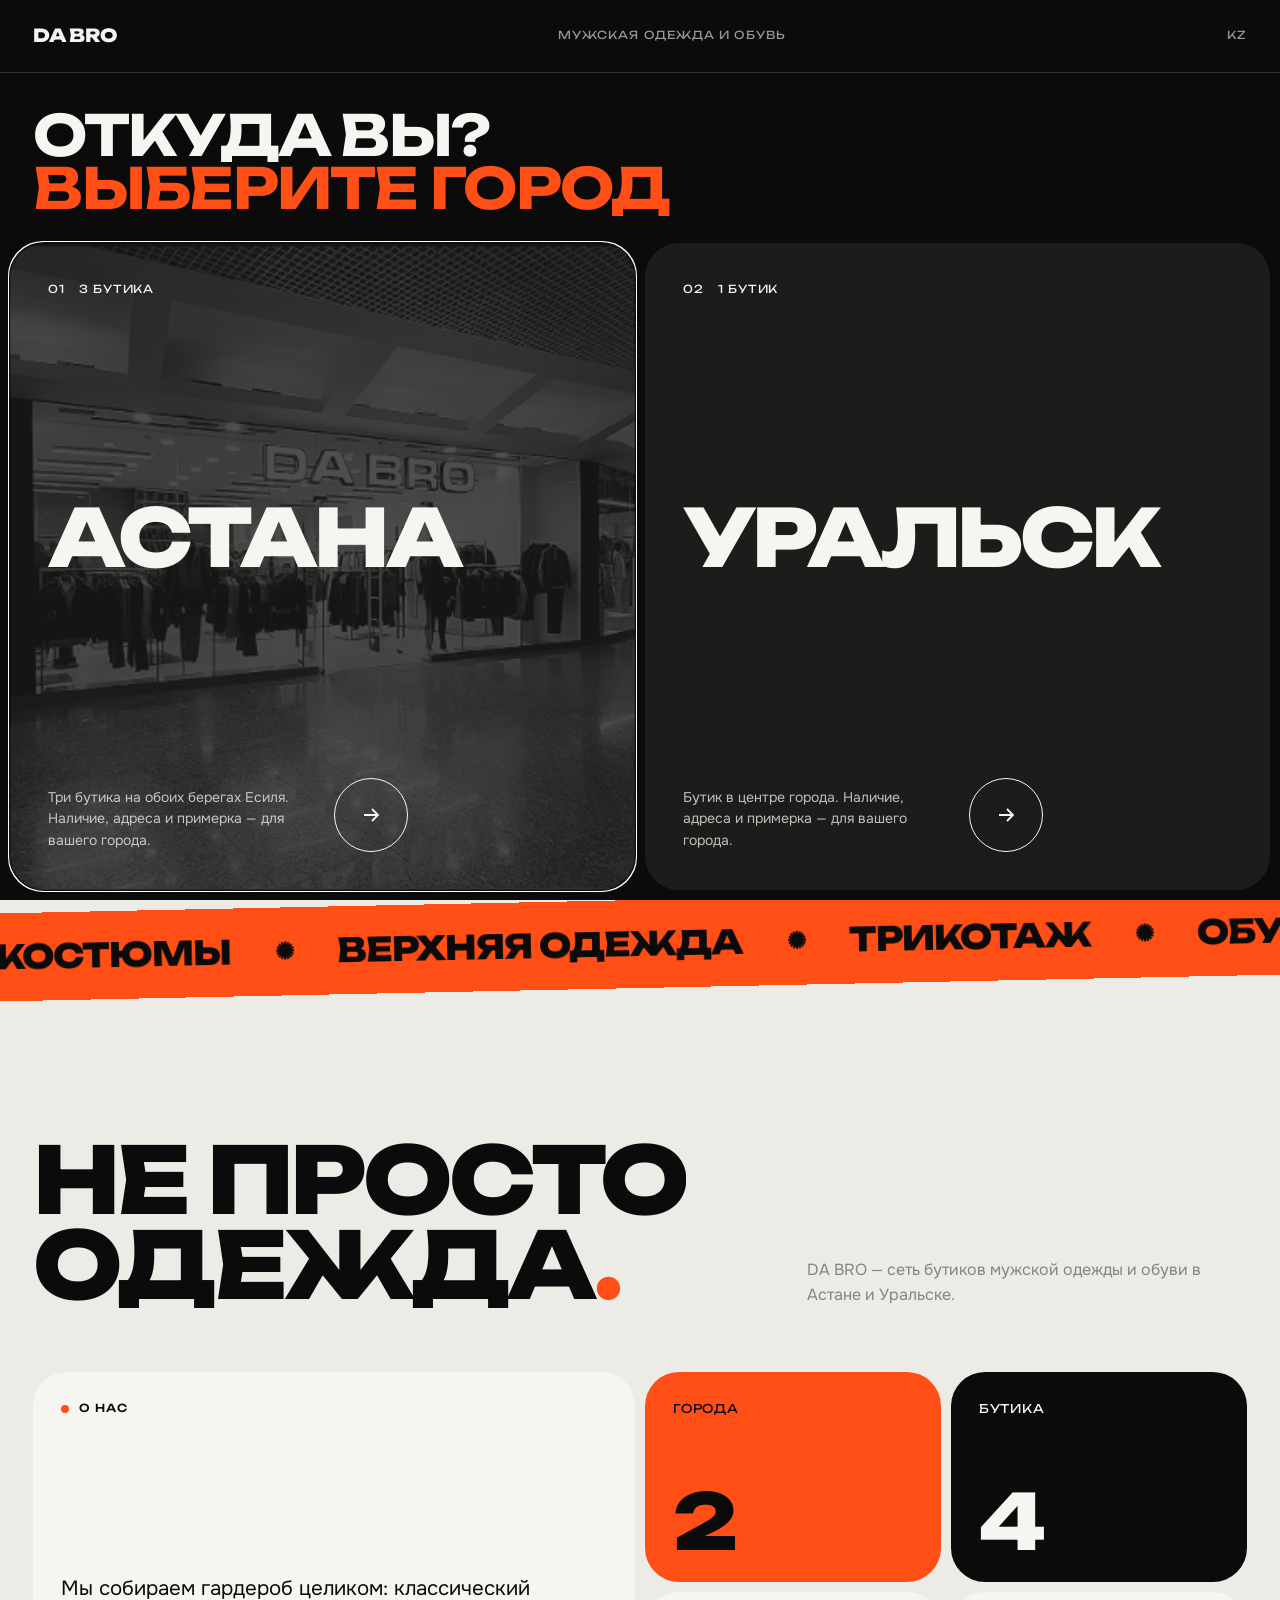
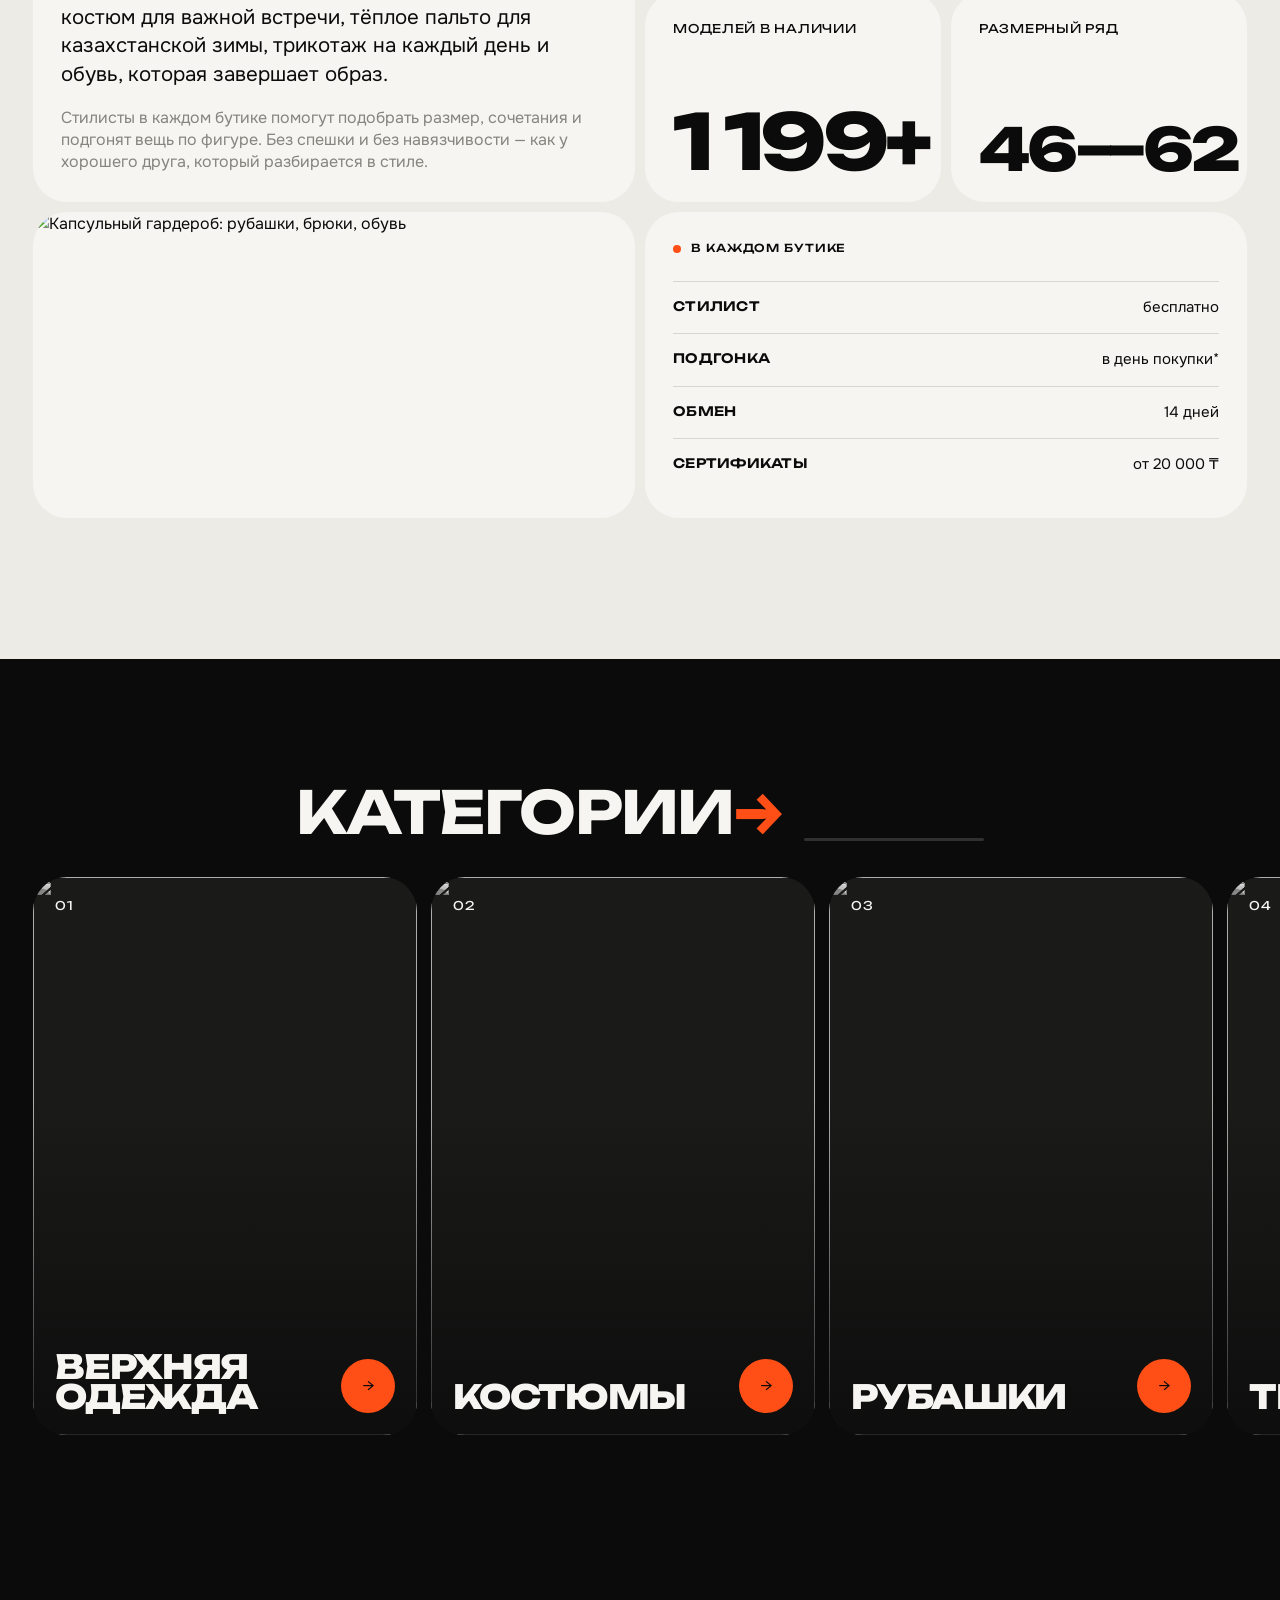
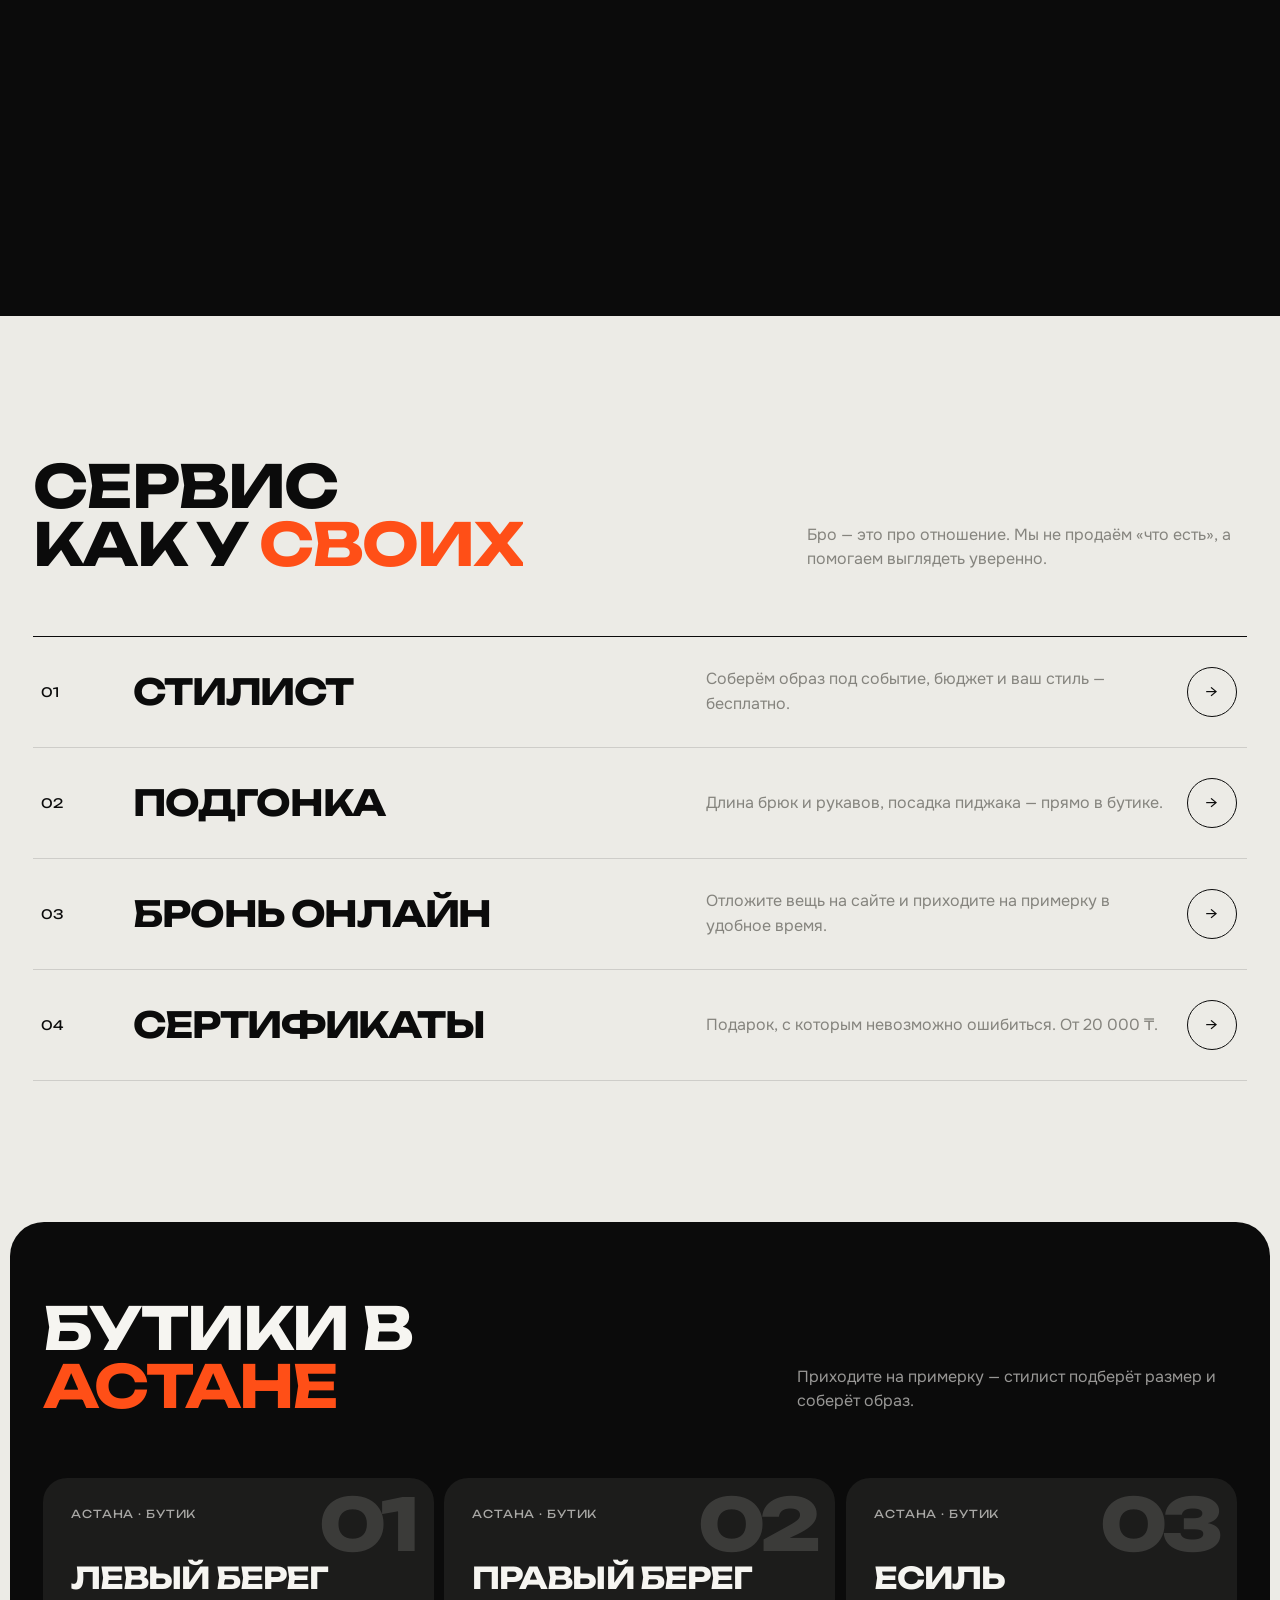
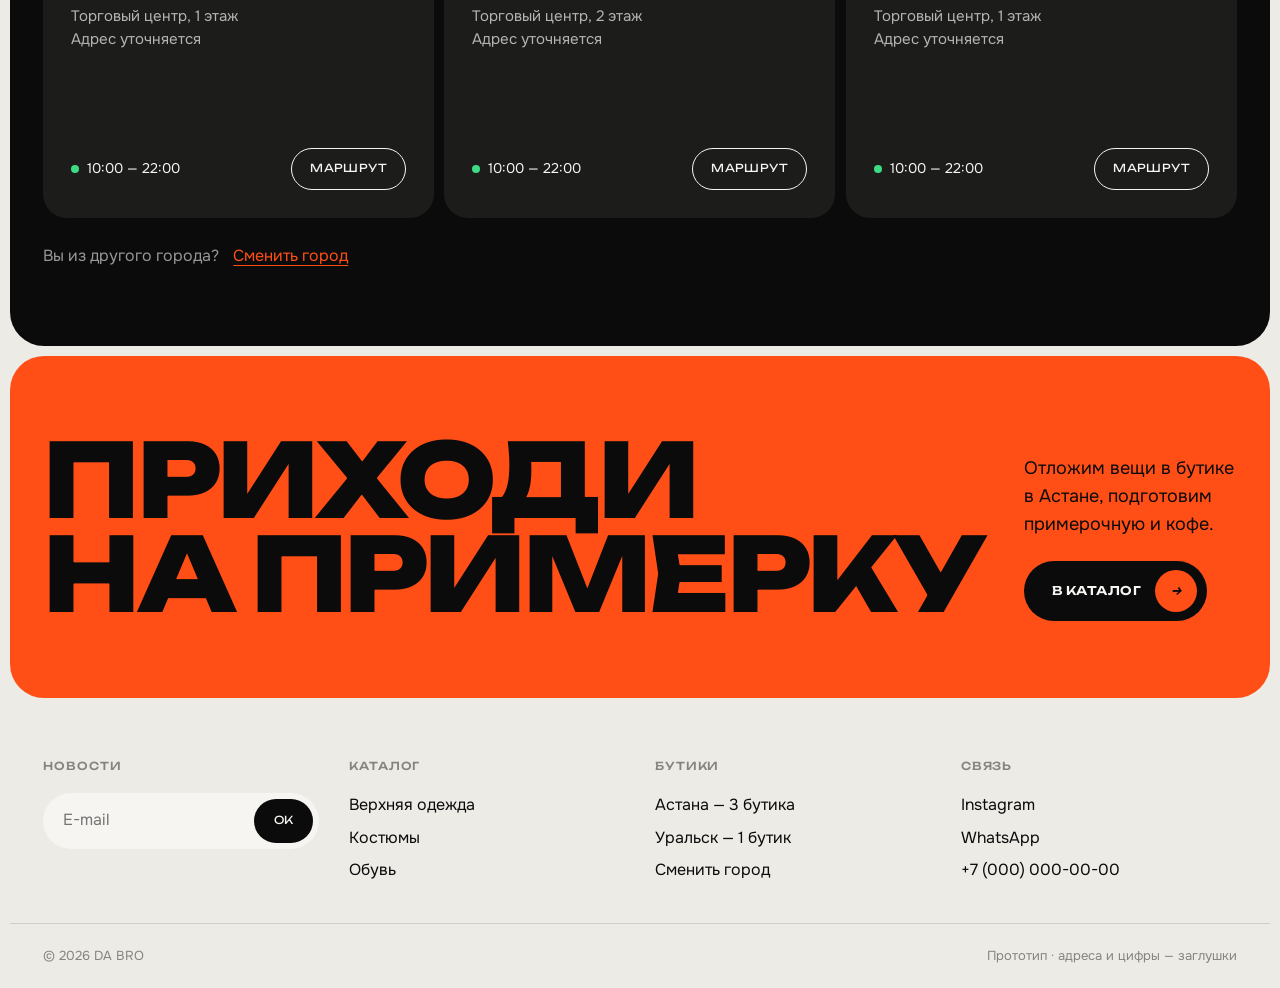
==== commit ccff79df: "Исправления мобильной версии: отступы, панель товара, плитки, подвал, лента категорий Co-Authored-By" ====
--- a/index.html
+++ b/index.html
@@ -10,7 +10,7 @@
   <link rel="preconnect" href="https://fonts.googleapis.com">
   <link rel="preconnect" href="https://fonts.gstatic.com" crossorigin>
   <link href="https://fonts.googleapis.com/css2?family=Onest:wght@400;500;600&family=Unbounded:wght@400;500;600;700;800&display=swap" rel="stylesheet">
-  <link rel="stylesheet" href="css/styles.css?v=2">
+  <link rel="stylesheet" href="css/styles.css?v=4">
 </head>
 <body>
 
@@ -176,7 +176,7 @@
   <div class="foot__base"><span>© 2026 DA BRO</span><span>Прототип · адреса и цифры — заглушки</span></div>
 </footer>
 
-<script src="js/main.js?v=2"></script>
+<script src="js/main.js?v=4"></script>
 <script>
   (() => {
     const grid = document.getElementById("store-grid");
@@ -188,7 +188,7 @@
           <span class="store__tag">${c.name} · бутик</span>
           <h3 class="store__name">${s.name}</h3>
           <p class="store__addr">${s.addr}<br>Адрес уточняется</p>
-          <div class="store__foot"><span class="open"><i></i>${s.hours}</span><a href="#" class="store__route" data-soon="Маршрут в 2ГИС появится в рабочей версии">Маршрут</a></div>
+          <div class="store__foot"><span class="hours"><i></i>${s.hours}</span><a href="#" class="store__route" data-soon="Маршрут в 2ГИС появится в рабочей версии">Маршрут</a></div>
         </article>`).join("");
       grid.querySelectorAll("[data-soon]").forEach(a => a.addEventListener("click", e => { e.preventDefault(); toast(a.dataset.soon, "i"); }));
     };
--- a/css/styles.css
+++ b/css/styles.css
@@ -226,7 +226,7 @@
 /* =========================================================
    HOME
    ========================================================= */
-.hero { padding: 104px 0 0; min-height: 100svh; display: flex; flex-direction: column; }
+.hero { padding-top: 104px; min-height: 100svh; display: flex; flex-direction: column; }
 .hero__word {
   font-family: var(--display); font-weight: 800; text-transform: uppercase;
   font-size: clamp(56px, 18vw, 340px); line-height: .8; letter-spacing: -.06em;
@@ -270,7 +270,12 @@
   .hero__grid { grid-template-columns: 1fr 1fr; }
   .hero__photo { grid-column: 1 / -1; min-height: 56vw; }
 }
-@media (max-width: 600px) { .hero__grid { grid-template-columns: 1fr; } }
+@media (max-width: 600px) {
+  .hero { padding-top: 92px; }
+  .hero__grid { grid-template-columns: 1fr; }
+  .badge-spin { width: 80px; height: 80px; top: 14px; right: 14px; }
+  .hero__cta > div { margin-top: 34px; }
+}
 
 /* ticker */
 .ticker { background: var(--accent); overflow: hidden; margin: 0 0 10px; transform: rotate(-1.2deg); width: 104%; margin-left: -2%; }
@@ -280,7 +285,7 @@
 @keyframes tick { to { transform: translateX(-50%); } }
 
 /* sections */
-.sec { padding: clamp(80px, 11vw, 160px) 0; }
+.sec { padding-block: clamp(70px, 11vw, 160px); }
 .sec__head { display: flex; justify-content: space-between; align-items: end; gap: 30px; margin-bottom: clamp(36px, 5vw, 70px); flex-wrap: wrap; }
 .sec__head p { max-width: 40ch; color: var(--grey); }
 
@@ -291,7 +296,7 @@
 .b-about p + p { font-size: 16px; color: var(--grey); }
 .b-stat { display: flex; flex-direction: column; justify-content: space-between; transition: transform .6s var(--spring); }
 .b-stat:hover { transform: rotate(-2deg) scale(1.02); }
-.b-stat .num { font-family: var(--display); font-weight: 800; font-size: clamp(56px, 6vw, 104px); line-height: .85; letter-spacing: -.06em; }
+.b-stat .num { white-space: nowrap; font-family: var(--display); font-weight: 800; font-size: clamp(56px, 6vw, 104px); line-height: .85; letter-spacing: -.06em; }
 .b-stat .lbl { font-family: var(--display); font-size: 12px; text-transform: uppercase; letter-spacing: .06em; }
 .b-stat--accent { background: var(--accent); }
 .b-stat--ink { background: var(--ink); color: var(--card); }
@@ -304,7 +309,10 @@
 .b-list li b { font-family: var(--display); font-weight: 600; font-size: 13px; text-transform: uppercase; letter-spacing: .02em; }
 @media (max-width: 960px) { .bento { grid-template-columns: 1fr 1fr; } }
 @media (max-width: 600px) {
-  .bento { grid-auto-rows: minmax(170px, auto); }
+  .bento { grid-auto-rows: minmax(150px, auto); }
+  .b-stat .num { font-size: clamp(48px, 15vw, 64px); }
+  .bento > .b-stat:nth-child(4), .bento > .b-stat:nth-child(5) { grid-column: 1 / -1; flex-direction: row; align-items: flex-end; gap: 16px; min-height: 0; }
+  .bento > .b-stat:nth-child(5) .num { font-size: clamp(40px, 12vw, 56px) !important; }
   .b-about, .b-photo, .b-list { grid-column: 1 / -1; }
   .b-about { grid-row: auto; }
 }
@@ -316,6 +324,7 @@
 .hscroll__progress { width: 180px; height: 3px; background: var(--line-inv); border-radius: 3px; overflow: hidden; }
 .hscroll__progress i { display: block; height: 100%; width: 100%; background: var(--accent); transform-origin: left; transform: scaleX(0); }
 .hscroll__track { display: flex; gap: 14px; padding: 0 var(--pad); will-change: transform; }
+.hscroll__track::after { content: ""; flex: 0 0 calc(var(--pad) - 14px); }
 .hcard {
   position: relative; flex: 0 0 auto; width: clamp(260px, 30vw, 460px); height: min(62vh, 600px);
   border-radius: var(--r-xl); overflow: hidden; background: var(--ink-2);
@@ -369,13 +378,13 @@
 .store:nth-child(2) { animation-delay: .08s; } .store:nth-child(3) { animation-delay: .16s; }
 @keyframes pop { from { opacity: 0; transform: translateY(30px) scale(.97); } to { opacity: 1; transform: none; } }
 .store:hover { background: var(--accent); color: var(--ink); }
-.store__num { font-family: var(--display); font-weight: 800; font-size: 96px; line-height: .8; letter-spacing: -.06em; opacity: .14; position: absolute; right: 18px; top: 18px; }
+.store__num { font-family: var(--display); font-weight: 800; font-size: 72px; line-height: .8; letter-spacing: -.06em; opacity: .14; position: absolute; right: 18px; top: 18px; }
 .store__tag { font-family: var(--display); font-size: 11px; letter-spacing: .08em; text-transform: uppercase; opacity: .65; }
-.store__name { font-family: var(--display); font-weight: 700; font-size: 30px; text-transform: uppercase; letter-spacing: -.03em; line-height: 1; margin: 18px 0 12px; }
+.store__name { font-family: var(--display); font-weight: 700; font-size: 30px; text-transform: uppercase; letter-spacing: -.03em; line-height: 1; margin: 40px 0 12px; }
 .store__addr { opacity: .7; font-size: 15px; }
 .store__foot { margin-top: auto; padding-top: 28px; display: flex; justify-content: space-between; align-items: center; gap: 10px; font-size: 14px; }
-.open { display: inline-flex; align-items: center; gap: 8px; }
-.open i { width: 8px; height: 8px; border-radius: 50%; background: #3ddc84; box-shadow: 0 0 0 0 rgba(61,220,132,.6); animation: ping 2s infinite; }
+.hours { display: inline-flex; align-items: center; gap: 8px; }
+.hours i { width: 8px; height: 8px; border-radius: 50%; background: #3ddc84; box-shadow: 0 0 0 0 rgba(61,220,132,.6); animation: ping 2s infinite; }
 @keyframes ping { 70% { box-shadow: 0 0 0 10px rgba(61,220,132,0); } 100% { box-shadow: 0 0 0 0 rgba(61,220,132,0); } }
 .store__route { height: 42px; padding: 0 18px; border-radius: 999px; border: 1.5px solid currentColor; display: inline-flex; align-items: center; font-family: var(--display); font-size: 11px; text-transform: uppercase; letter-spacing: .04em; }
 .other-city { margin-top: 26px; display: flex; align-items: center; gap: 14px; flex-wrap: wrap; color: rgba(246,245,241,.6); }
@@ -396,12 +405,14 @@
 .sub input { flex: 1; min-width: 0; border: 0; outline: 0; background: none; font: inherit; padding: 0 14px; }
 .sub button { height: 44px; padding: 0 20px; border-radius: 999px; background: var(--ink); color: var(--card); font-family: var(--display); font-size: 11px; text-transform: uppercase; }
 .foot__base { display: flex; justify-content: space-between; gap: 20px; flex-wrap: wrap; padding: 22px var(--pad) 12px; border-top: 1px solid var(--line); font-size: 13px; color: var(--grey); }
+.foot__grid > * { min-width: 0; }
 @media (max-width: 860px) { .foot__cta { grid-template-columns: 1fr; } .foot__grid { grid-template-columns: 1fr 1fr; } }
+@media (max-width: 560px) { .foot__grid { grid-template-columns: 1fr; gap: 26px; padding-top: 40px; } }
 
 /* =========================================================
    CATALOG
    ========================================================= */
-.cat-hero { padding: 120px 0 30px; }
+.cat-hero { padding-block: 120px 30px; }
 .cat-hero__row { display: flex; justify-content: space-between; align-items: end; gap: 24px; flex-wrap: wrap; }
 .cat-hero .h-xl sup { font-size: .26em; vertical-align: top; color: var(--accent); margin-left: .1em; letter-spacing: 0; }
 .cat-hero__city { display: inline-flex; align-items: center; gap: 10px; padding: 12px 18px; background: var(--card); border-radius: 999px; font-size: 14px; }
@@ -428,7 +439,9 @@
 .side__help { background: var(--accent); }
 .side__help p { font-family: var(--display); font-weight: 700; font-size: 18px; line-height: 1.1; text-transform: uppercase; letter-spacing: -.02em; margin-bottom: 16px; }
 
-.chips { display: none; gap: 6px; overflow-x: auto; scrollbar-width: none; padding: 4px 0 16px; position: sticky; top: 84px; z-index: 40; }
+.chips { display: none; gap: 6px; overflow-x: auto; scrollbar-width: none; position: sticky; top: 84px; z-index: 40;
+  background: var(--bg); margin: 0 calc(var(--pad) * -1); padding: 8px var(--pad) 12px; transition: top .6s var(--ease); }
+.hdr.hide ~ main .chips { top: 0; }
 .chips::-webkit-scrollbar { display: none; }
 .chips button { flex-shrink: 0; height: 40px; padding: 0 16px; border-radius: 999px; background: var(--card); font-size: 14px; }
 .chips button.on { background: var(--ink); color: var(--card); }
@@ -495,6 +508,8 @@
   display: flex; flex-direction: column;
 }
 .panel.open .panel__box { transform: none; }
+.panel__box > * { flex-shrink: 0; }
+.panel__box > .bag__items { flex: 1 0 auto; }
 .panel__x {
   position: sticky; top: 14px; margin: 14px 14px -58px auto; z-index: 5;
   width: 44px; height: 44px; border-radius: 50%; background: var(--ink); color: var(--card);
@@ -546,6 +561,12 @@
   transition: transform .6s var(--spring);
 }
 .toast.show { transform: translate(-50%, 0); }
+@media (max-width: 600px) {
+  .toast { top: 14px; bottom: auto; transform: translate(-50%, calc(-100% - 20px)); }
+  .toast.show { transform: translate(-50%, 0); }
+  .bag__head .h-lg { font-size: 30px !important; }
+  .bag__head { padding-right: 70px; }
+}
 .toast i { width: 32px; height: 32px; border-radius: 50%; background: var(--accent); flex-shrink: 0; display: grid; place-items: center; font-style: normal; color: var(--ink); font-weight: 700; }
 
 /* cursor blob */
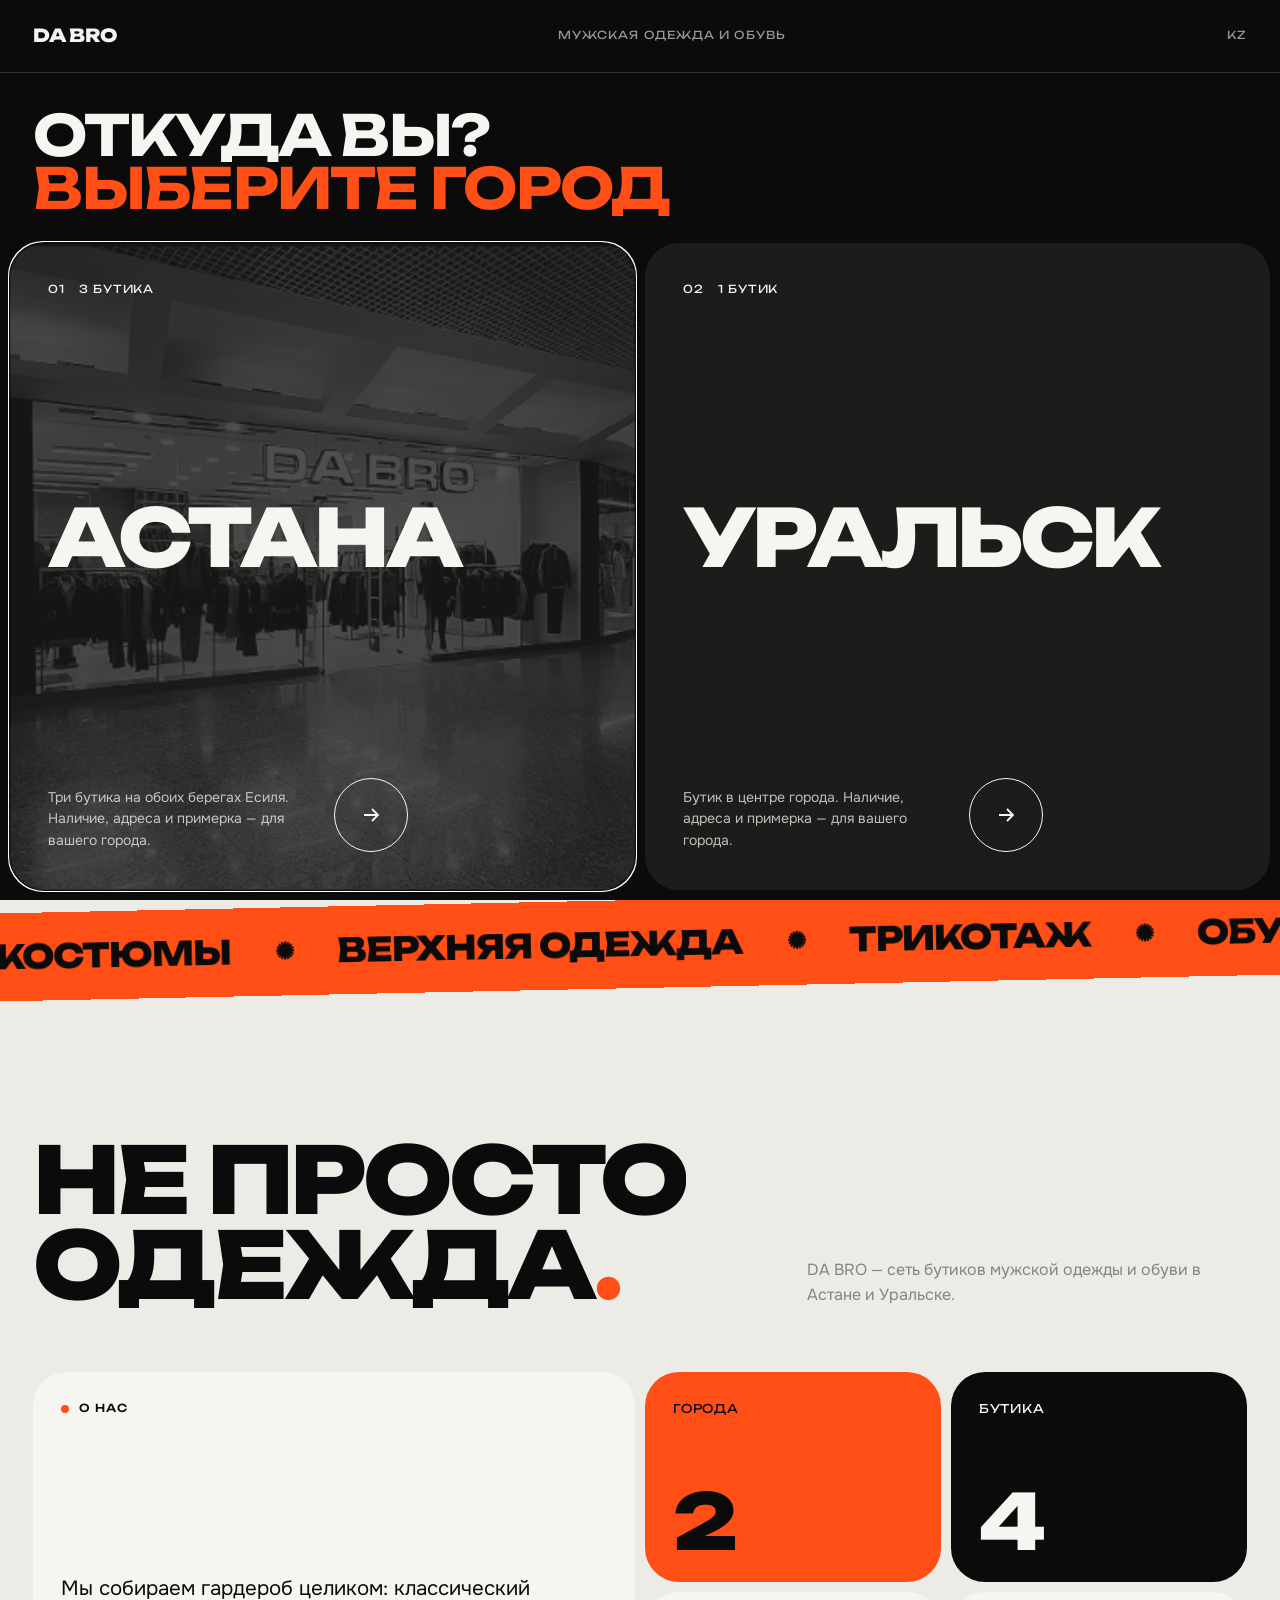
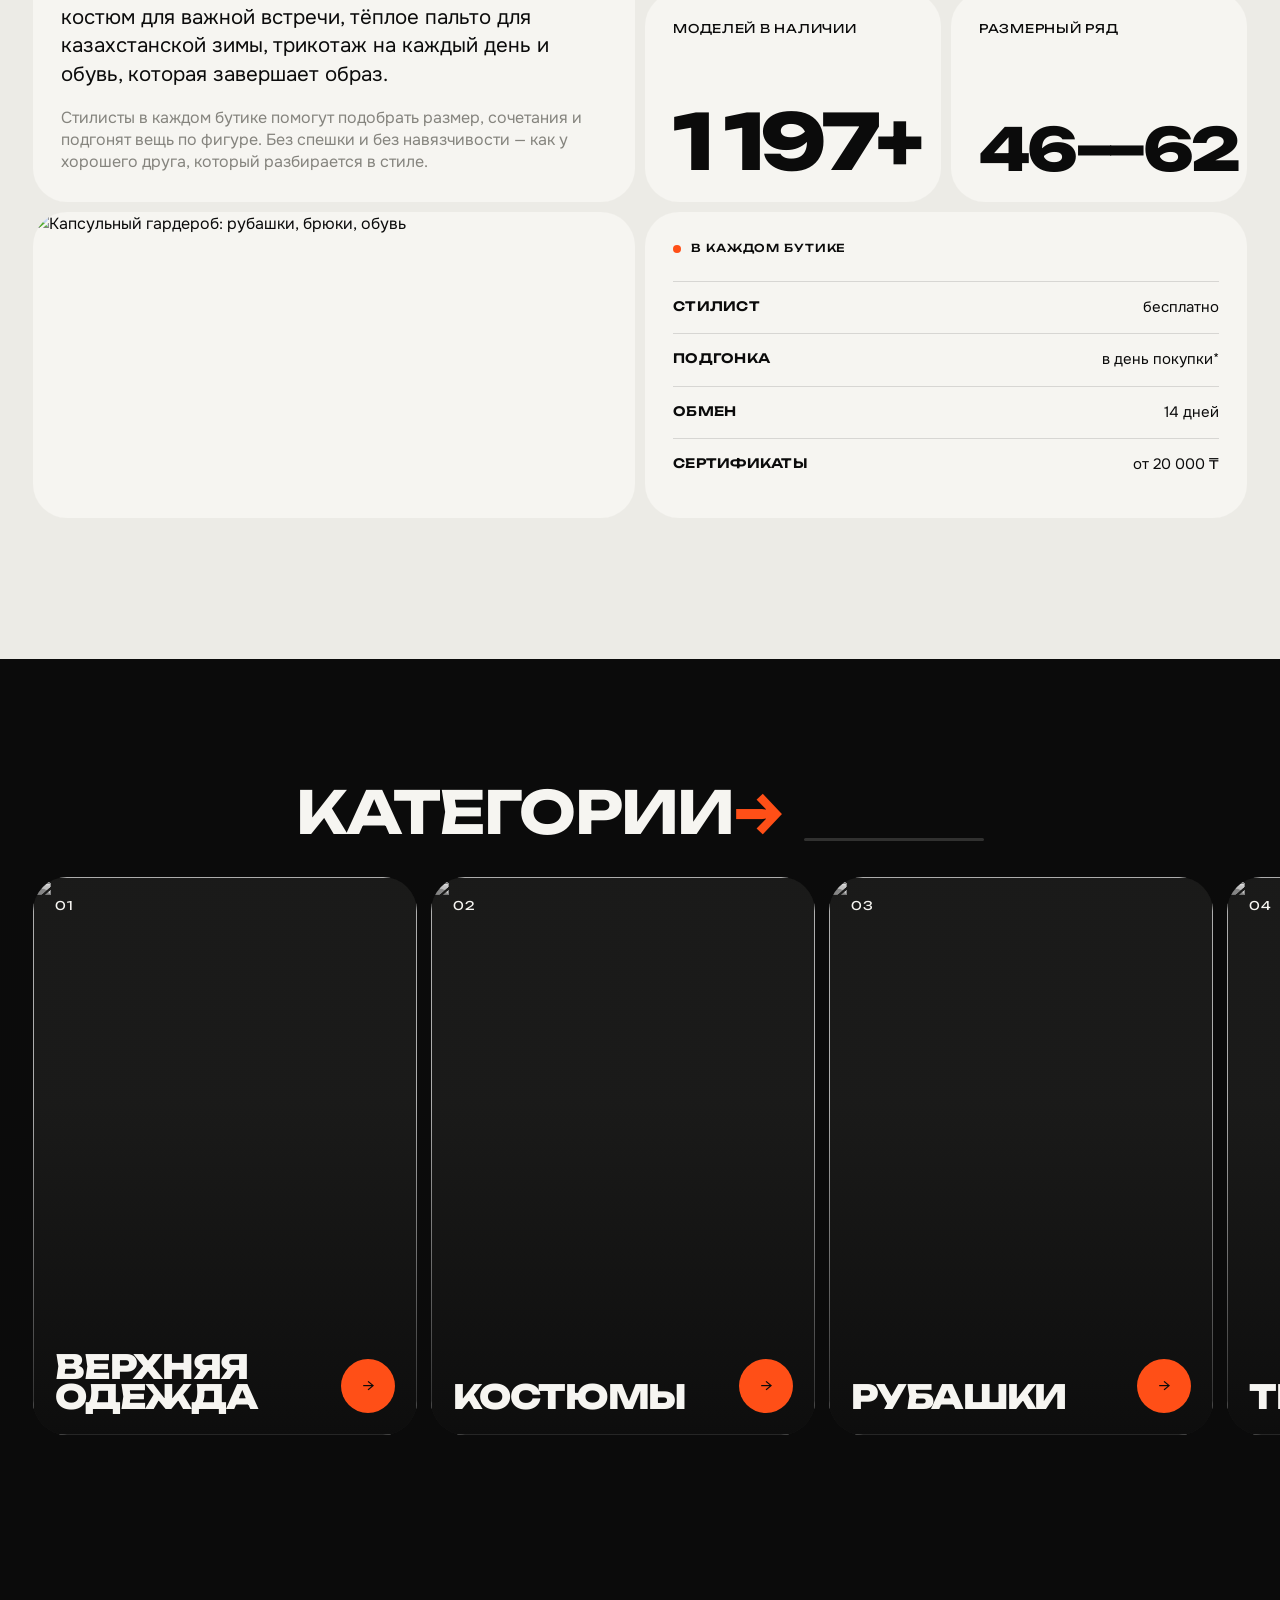
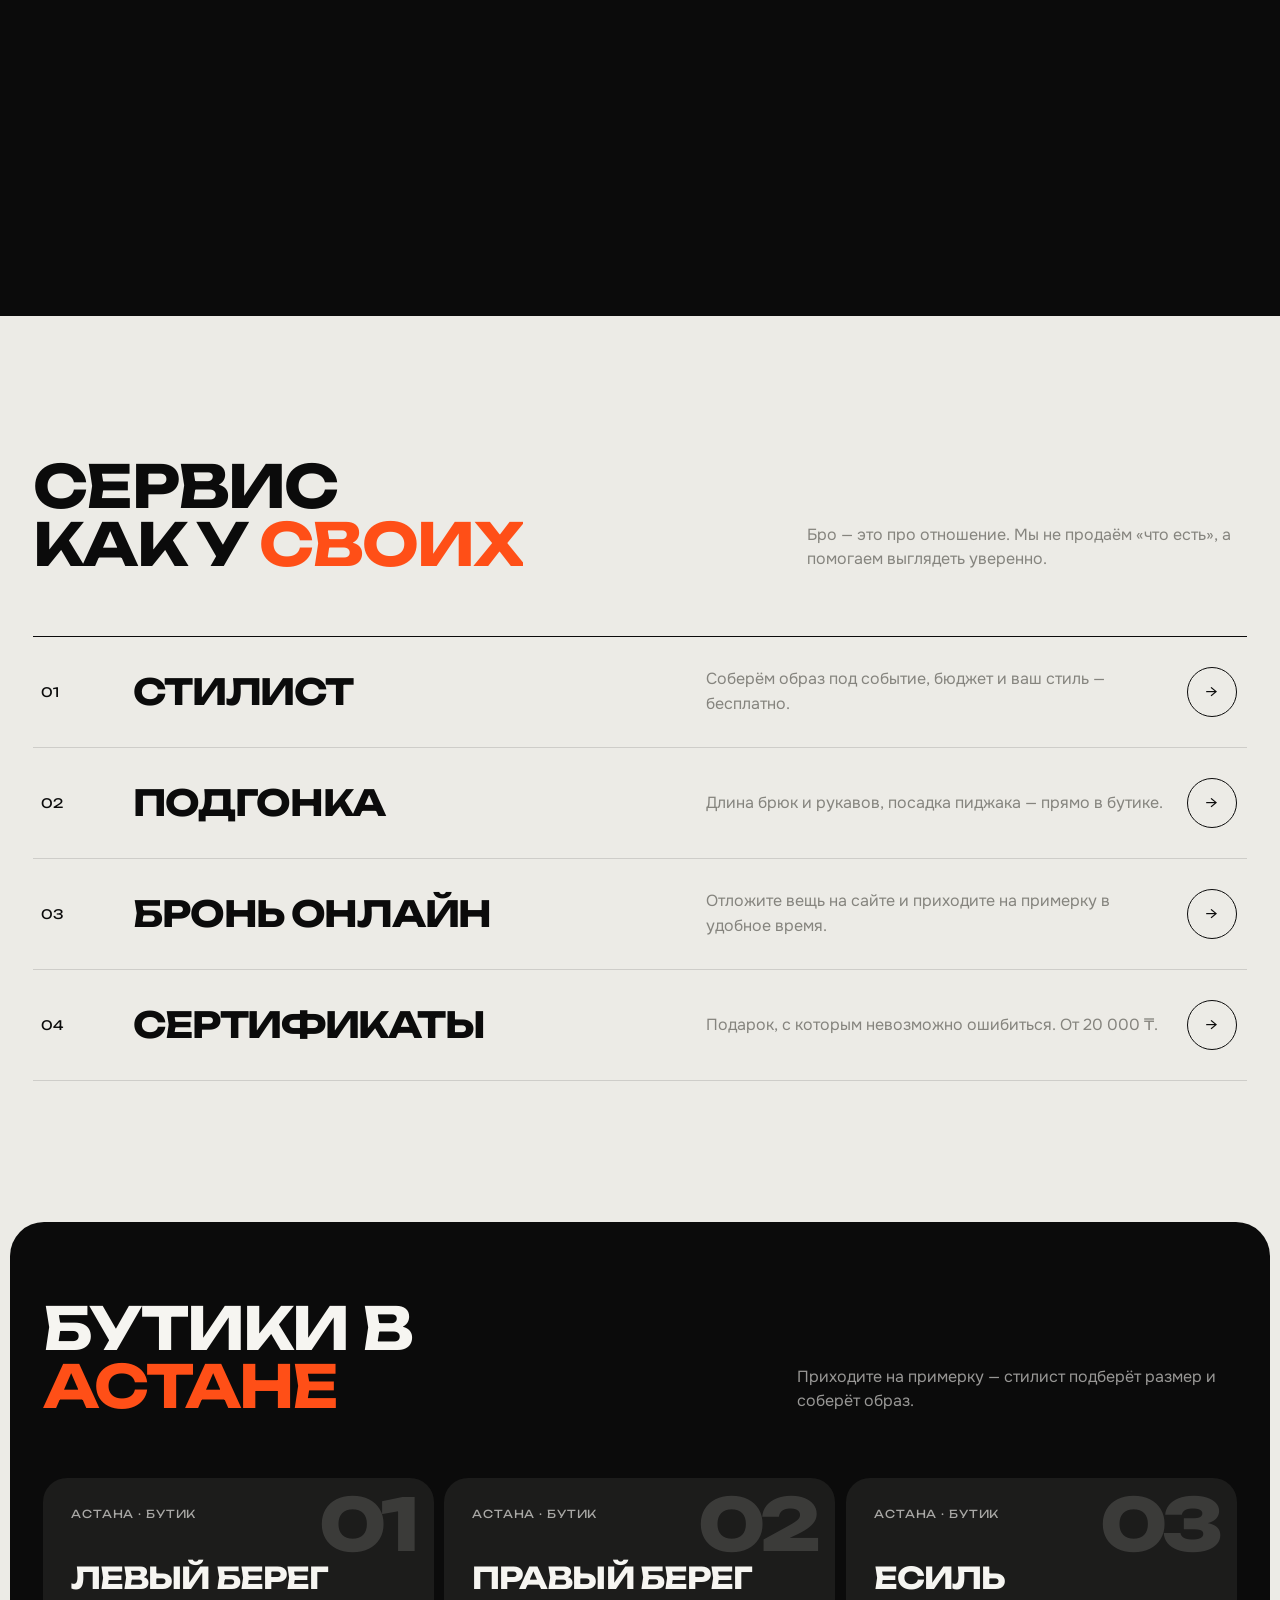
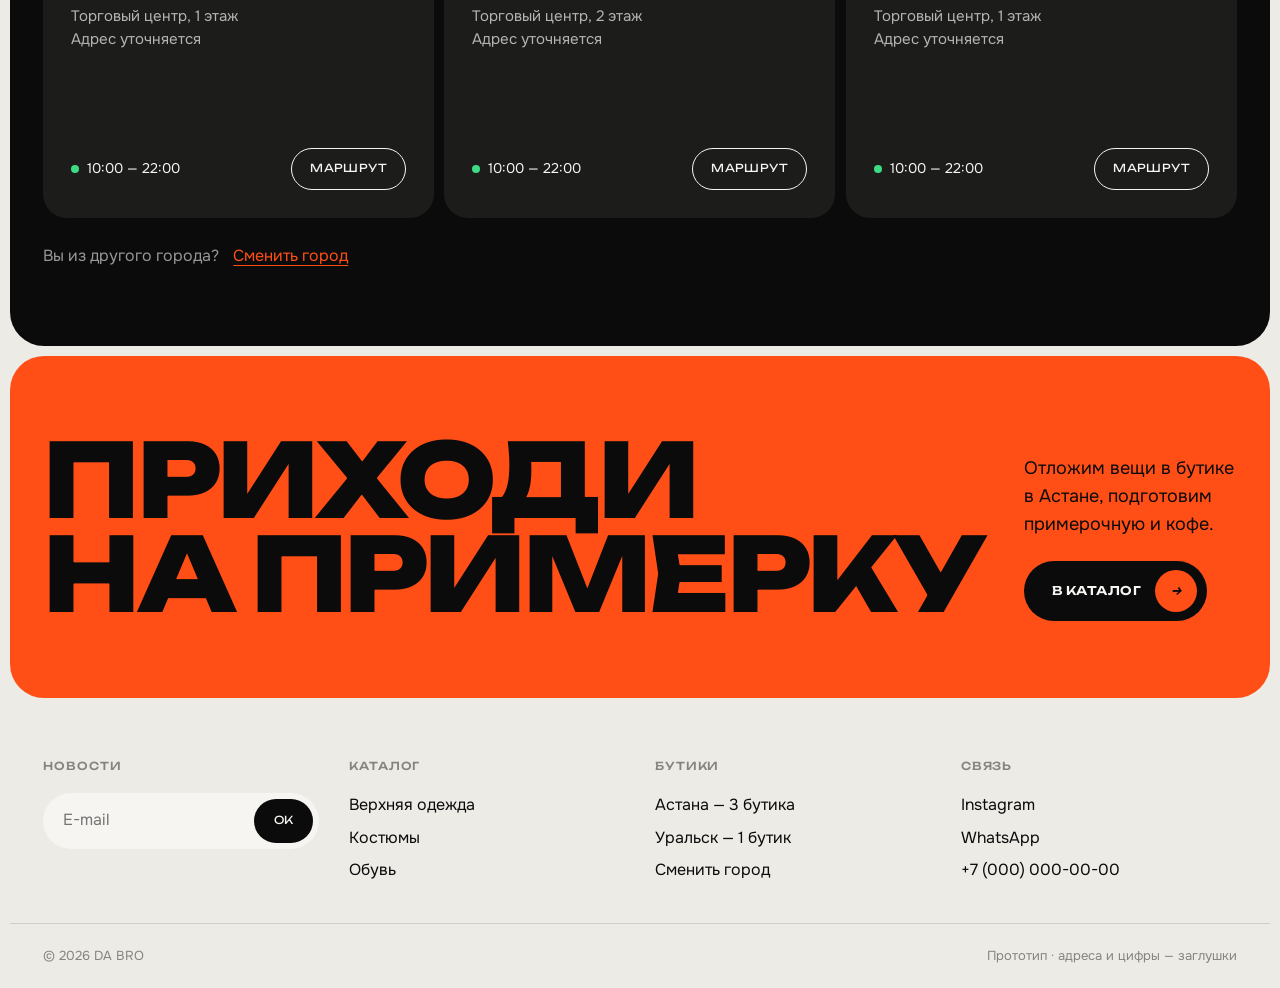
==== commit 5438ede0: "Свайп фото на телефоне: лента категорий, карточки каталога, галерея товара Co-Authored-By: Claude Op" ====
--- a/index.html
+++ b/index.html
@@ -10,7 +10,7 @@
   <link rel="preconnect" href="https://fonts.googleapis.com">
   <link rel="preconnect" href="https://fonts.gstatic.com" crossorigin>
   <link href="https://fonts.googleapis.com/css2?family=Onest:wght@400;500;600&family=Unbounded:wght@400;500;600;700;800&display=swap" rel="stylesheet">
-  <link rel="stylesheet" href="css/styles.css?v=4">
+  <link rel="stylesheet" href="css/styles.css?v=5">
 </head>
 <body>
 
@@ -117,7 +117,7 @@
     <div class="hscroll__sticky">
       <div class="wrap hscroll__head">
         <h2 class="h-lg">Категории<span class="accent">→</span></h2>
-        <div class="hscroll__progress"><i></i></div>
+        <span class="hscroll__hint">Листайте <svg viewBox="0 0 24 24" fill="none" stroke="currentColor" stroke-width="1.8"><path d="M5 12h14M13 6l6 6-6 6"/></svg></span><div class="hscroll__progress"><i></i></div>
       </div>
       <div class="hscroll__track">
         <a class="hcard" href="catalog.html?cat=outerwear"><img src="https://images.unsplash.com/photo-1551028719-00167b16eac5?w=900&q=75&auto=format&fit=crop" alt="" loading="lazy"><span class="hcard__n">01</span><span class="hcard__body"><span class="hcard__t">Верхняя<br>одежда</span><span class="hcard__go">&rarr;</span></span></a>
@@ -176,7 +176,7 @@
   <div class="foot__base"><span>© 2026 DA BRO</span><span>Прототип · адреса и цифры — заглушки</span></div>
 </footer>
 
-<script src="js/main.js?v=4"></script>
+<script src="js/main.js?v=5"></script>
 <script>
   (() => {
     const grid = document.getElementById("store-grid");
--- a/css/styles.css
+++ b/css/styles.css
@@ -340,7 +340,24 @@
 .hcard__go svg { width: 18px; }
 .hcard--end { background: var(--accent); color: var(--ink); display: flex; flex-direction: column; justify-content: space-between; padding: 28px; }
 .hcard--end::after { display: none; }
-@media (max-width: 760px) { .hscroll__progress { display: none; } }
+@media (max-width: 760px) { .hscroll__progress { width: 90px; } }
+/* touch / narrow: native swipe carousel instead of scroll-driven strip */
+@media (hover: none), (max-width: 860px) {
+  .hscroll { height: auto !important; }
+  .hscroll__sticky { position: static; height: auto; padding: 72px 0 64px; gap: 28px; overflow: visible; }
+  .hscroll__track {
+    overflow-x: auto; overscroll-behavior-x: contain; scroll-snap-type: x mandatory; scroll-padding-inline: var(--pad);
+    transform: none !important; scrollbar-width: none; -webkit-overflow-scrolling: touch; touch-action: pan-x pan-y;
+  }
+  .hscroll__track::-webkit-scrollbar { display: none; }
+  .hcard { scroll-snap-align: start; width: min(78vw, 360px); height: min(104vw, 480px); }
+  .hcard img { filter: grayscale(.2); }
+  .hscroll .hscroll__hint { display: inline-flex; }
+  .hscroll .hscroll__progress { display: none; }
+}
+.hscroll__hint { display: none; align-items: center; gap: 8px; font-family: var(--display); font-size: 11px; text-transform: uppercase; letter-spacing: .06em; color: rgba(246,245,241,.6); }
+.hscroll__hint svg { width: 18px; animation: nudge 1.6s var(--ease) infinite; }
+@keyframes nudge { 50% { transform: translateX(6px); } }
 
 /* services rows */
 .rows { border-top: 1.5px solid var(--ink); }
@@ -459,6 +476,16 @@
 .pc__media { position: relative; aspect-ratio: 4 / 5; overflow: hidden; cursor: pointer; background: var(--bg-2); margin: 8px; border-radius: 18px; }
 .pc__media img { position: absolute; inset: 0; width: 100%; height: 100%; object-fit: cover; transition: transform 1.2s var(--ease), opacity .6s; }
 .pc__media img.b { opacity: 0; }
+.pc__slides { position: absolute; inset: 0; }
+.pc__pager { position: absolute; left: 0; right: 0; bottom: 10px; z-index: 2; display: none; justify-content: center; gap: 5px; pointer-events: none; }
+.pc__pager i { width: 6px; height: 6px; border-radius: 3px; background: rgba(246,245,241,.6); transition: width .4s var(--ease), background-color .3s; }
+.pc__pager i.on { width: 18px; background: var(--card); }
+@media (hover: none) {
+  .pc__slides { display: flex; overflow-x: auto; scroll-snap-type: x mandatory; overscroll-behavior-x: contain; scrollbar-width: none; touch-action: pan-x pan-y; }
+  .pc__slides::-webkit-scrollbar { display: none; }
+  .pc__slides img, .pc__slides .pc__ph { position: relative; inset: auto; flex: 0 0 100%; width: 100%; height: 100%; scroll-snap-align: start; scroll-snap-stop: always; opacity: 1 !important; transform: none !important; }
+  .pc__pager { display: flex; }
+}
 .pc:hover .pc__media img.a { transform: scale(1.07); }
 .pc:hover .pc__media img.b { opacity: 1; }
 .pc__ph { position: absolute; inset: 0; display: grid; place-items: center; font-family: var(--display); font-weight: 800; color: var(--grey); }
@@ -521,6 +548,21 @@
 .pv__gal::-webkit-scrollbar { display: none; }
 .pv__gal img { flex: 0 0 86%; aspect-ratio: 4 / 5; object-fit: cover; border-radius: 22px; scroll-snap-align: start; background: var(--bg-2); }
 .pv__gal img:only-child { flex-basis: 100%; }
+.pv__galwrap { position: relative; }
+.pv__nav {
+  position: absolute; top: 50%; z-index: 3; width: 46px; height: 46px; margin-top: -23px; border-radius: 50%;
+  background: rgba(246,245,241,.92); display: grid; place-items: center; box-shadow: 0 4px 18px rgba(0,0,0,.12);
+  transition: opacity .3s, transform .4s var(--spring);
+}
+.pv__nav:hover { transform: scale(1.08); }
+.pv__nav svg { width: 18px; }
+.pv__nav.prev { left: 20px; } .pv__nav.next { right: 20px; }
+.pv__nav[disabled] { opacity: 0; pointer-events: none; }
+.pv__pager { position: absolute; left: 0; right: 0; bottom: 22px; display: flex; justify-content: center; gap: 6px; pointer-events: none; z-index: 3; }
+.pv__pager i { width: 7px; height: 7px; border-radius: 4px; background: rgba(246,245,241,.65); box-shadow: 0 0 0 1px rgba(0,0,0,.08); transition: width .4s var(--ease), background-color .3s; }
+.pv__pager i.on { width: 22px; background: var(--accent); }
+.pv__galwrap.single .pv__nav, .pv__galwrap.single .pv__pager { display: none; }
+@media (hover: none) { .pv__nav { display: none; } }
 .pv__body { padding: 14px 28px 28px; }
 .pv__name { font-family: var(--display); font-weight: 700; font-size: clamp(24px, 2.6vw, 34px); text-transform: uppercase; letter-spacing: -.03em; line-height: 1; margin: 10px 0 14px; }
 .pv__price { font-family: var(--display); font-weight: 600; font-size: 22px; }
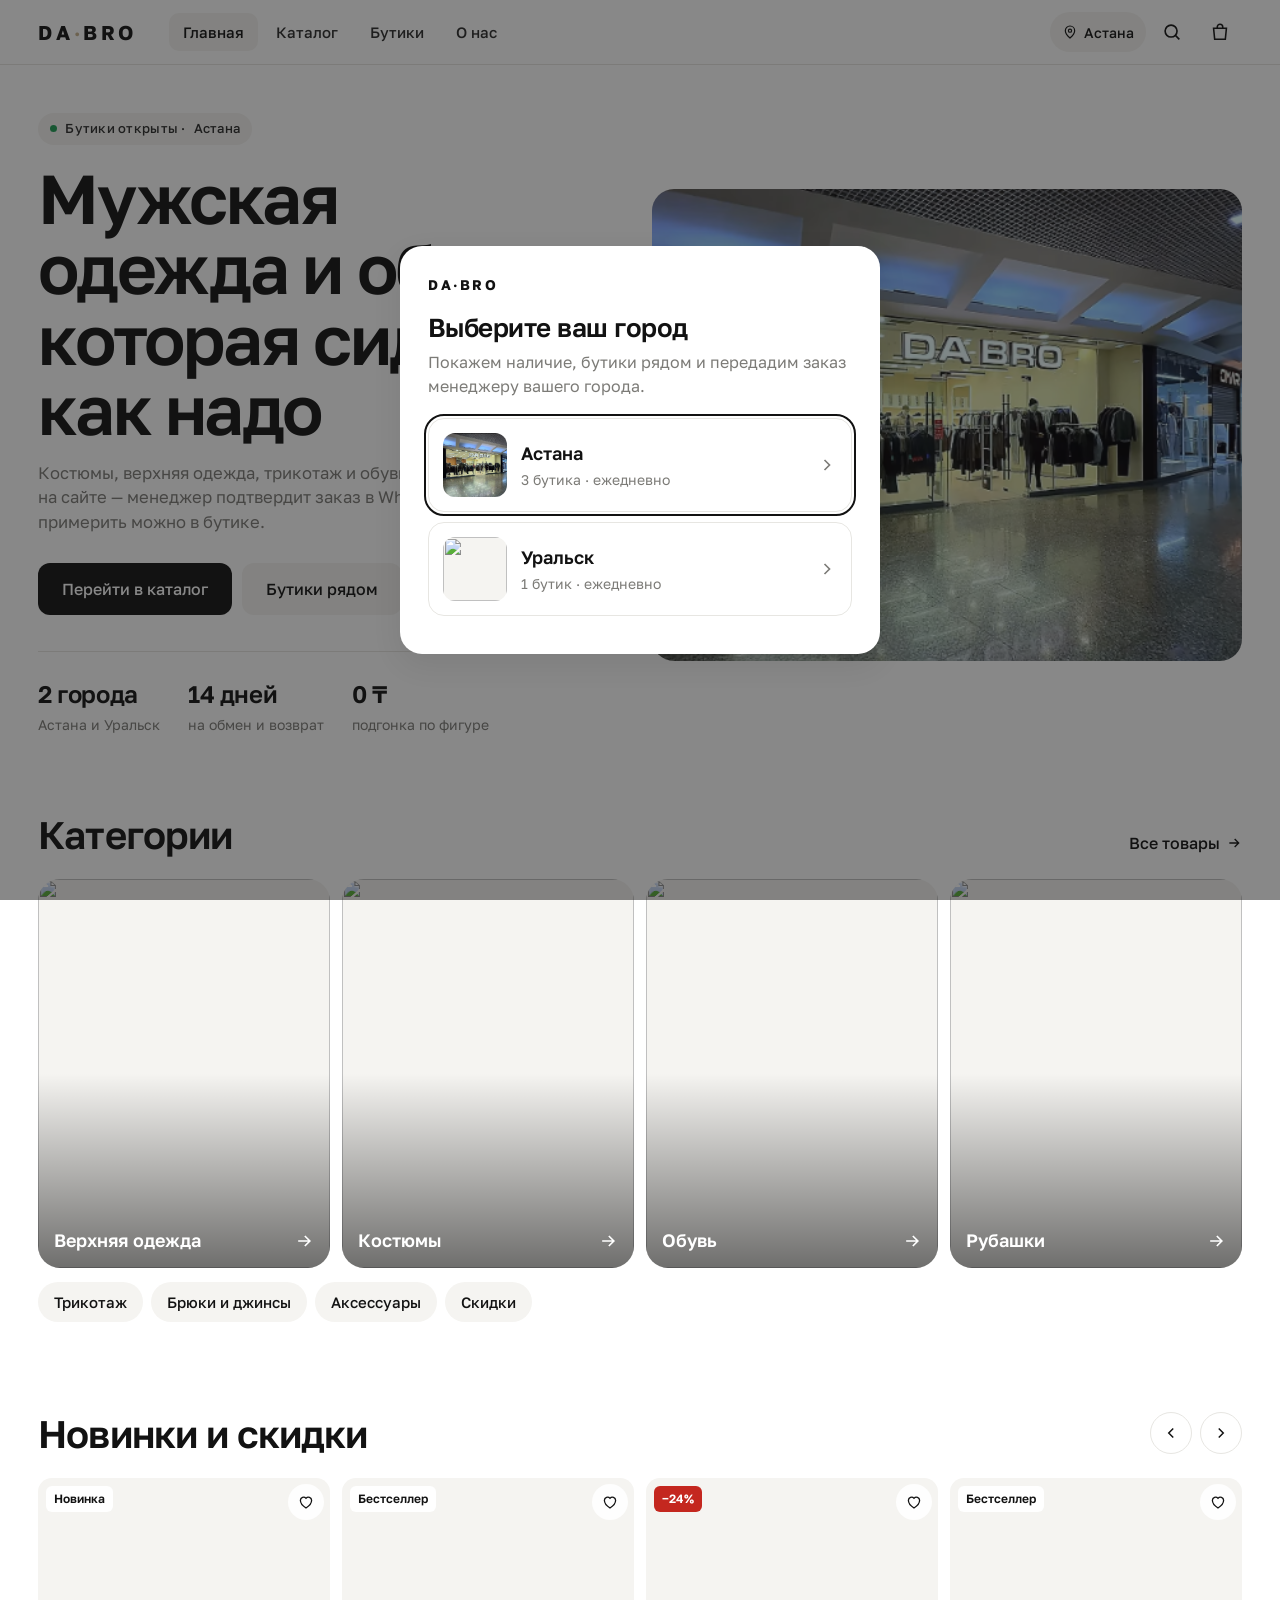
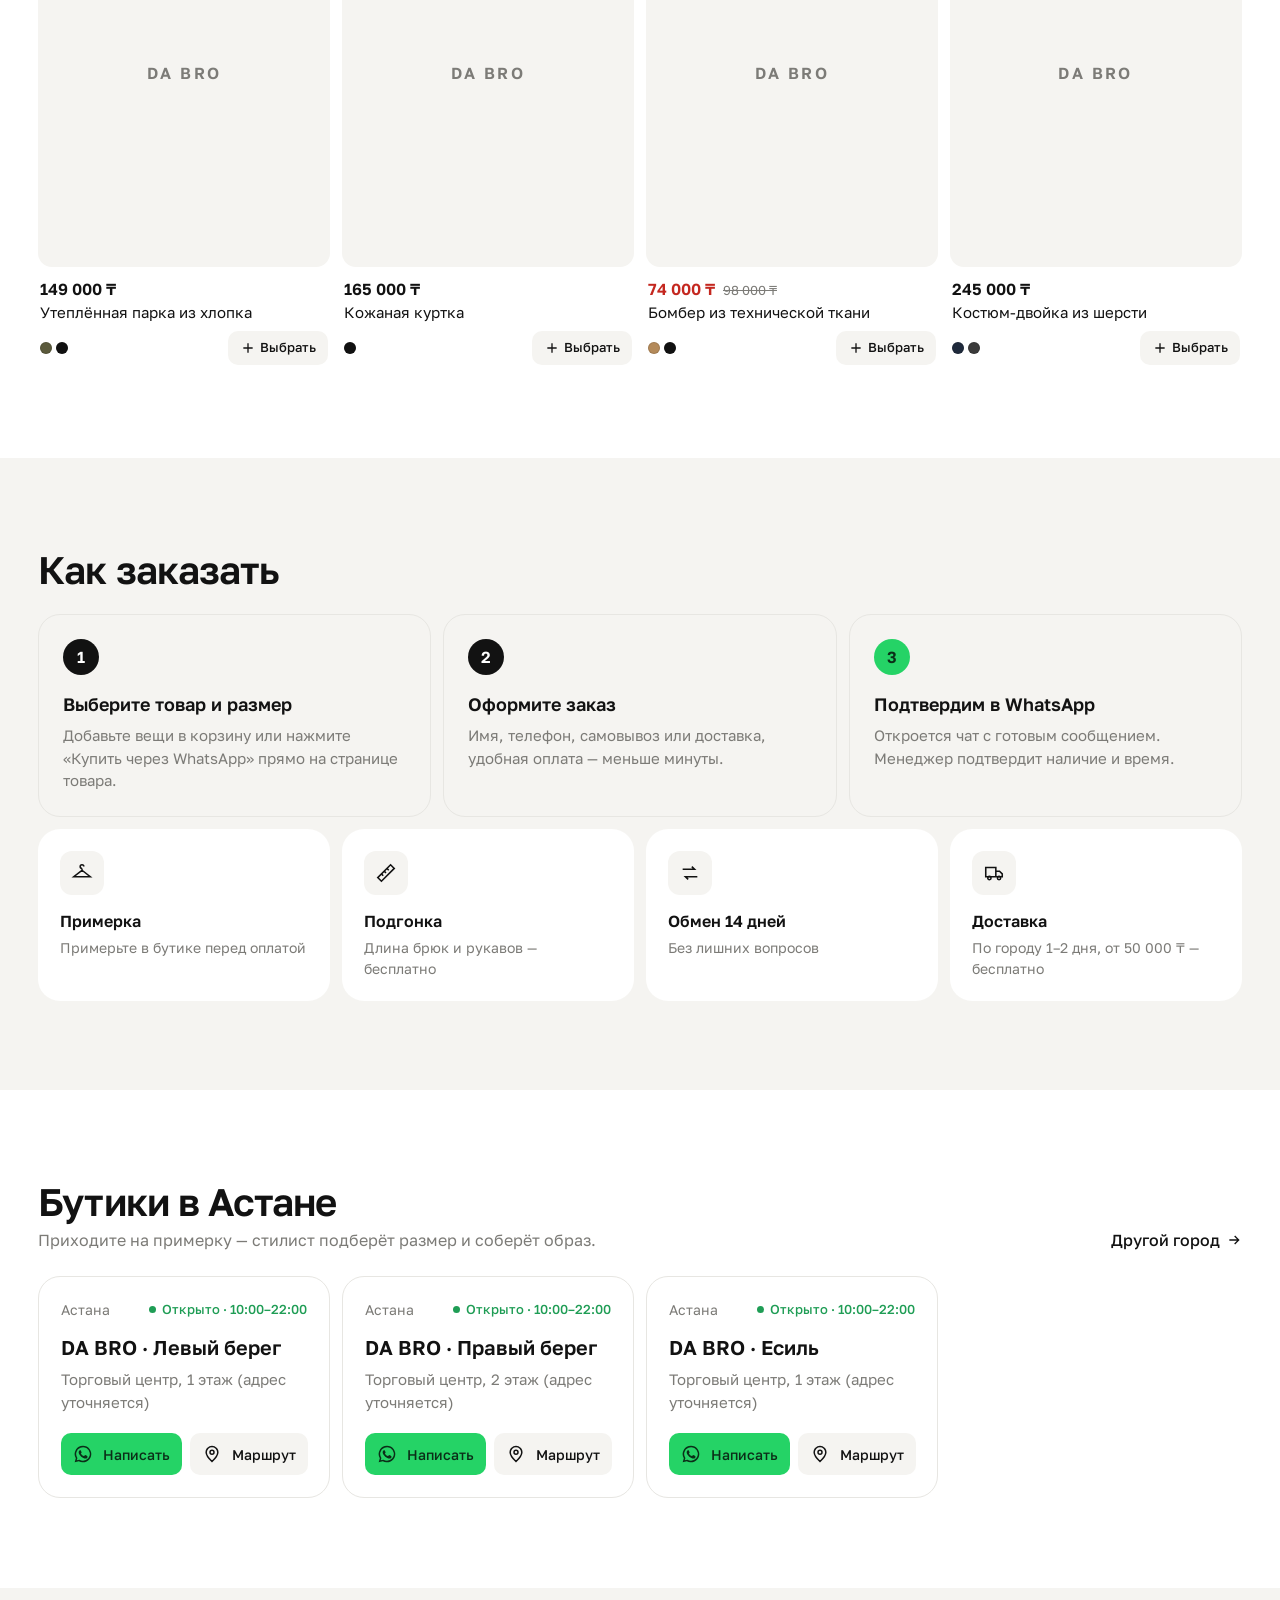
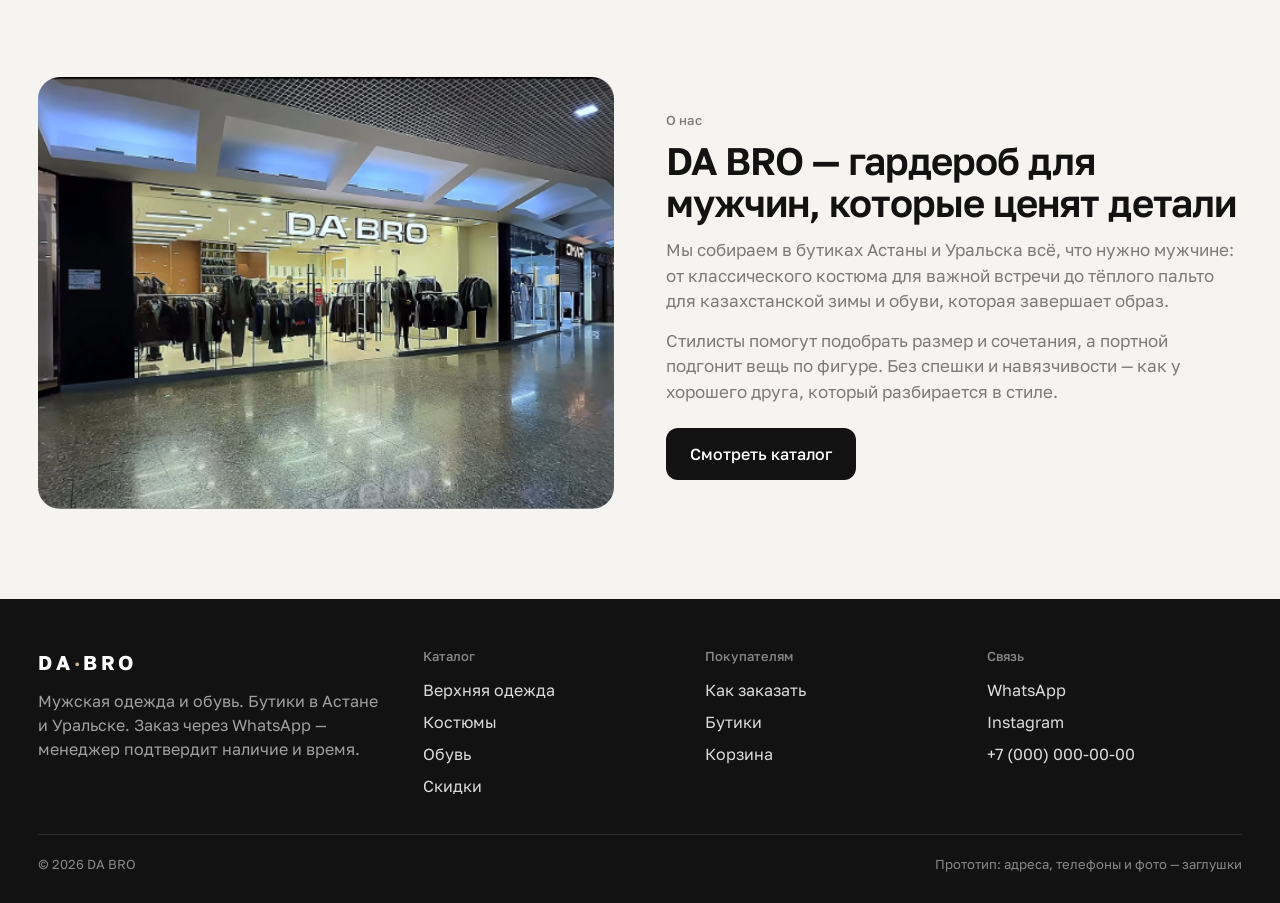
==== commit d569bb3c: "v3: удобный магазин, страницы товара/корзины/оформления, заказ через WhatsApp Co-Authored-By: Claude" ====
--- a/index.html
+++ b/index.html
@@ -2,199 +2,104 @@
 <html lang="ru">
 <head>
   <meta charset="utf-8">
-  <meta name="viewport" content="width=device-width, initial-scale=1">
+  <meta name="viewport" content="width=device-width, initial-scale=1, viewport-fit=cover">
   <title>DA BRO — мужская одежда и обувь · Астана, Уральск</title>
-  <meta name="description" content="DA BRO — бутики мужской одежды и обуви в Астане и Уральске.">
-  <meta name="theme-color" content="#ecebe6">
-  <link rel="icon" href="data:image/svg+xml,<svg xmlns='http://www.w3.org/2000/svg' viewBox='0 0 64 64'><circle cx='32' cy='32' r='32' fill='%230b0b0b'/><text x='50%' y='54%' text-anchor='middle' dominant-baseline='middle' font-family='Arial Black,Arial' font-weight='900' font-size='22' fill='%23ff4f17'>DB</text></svg>">
+  <meta name="description" content="DA BRO — бутики мужской одежды и обуви в Астане и Уральске. Заказ онлайн с подтверждением в WhatsApp.">
+  <meta name="theme-color" content="#ffffff">
+  <link rel="icon" href="data:image/svg+xml,<svg xmlns='http://www.w3.org/2000/svg' viewBox='0 0 64 64'><rect width='64' height='64' rx='14' fill='%23121212'/><text x='50%' y='56%' text-anchor='middle' dominant-baseline='middle' font-family='Arial' font-weight='700' font-size='22' fill='%23c9b48f'>DB</text></svg>">
   <link rel="preconnect" href="https://fonts.googleapis.com">
   <link rel="preconnect" href="https://fonts.gstatic.com" crossorigin>
-  <link href="https://fonts.googleapis.com/css2?family=Onest:wght@400;500;600&family=Unbounded:wght@400;500;600;700;800&display=swap" rel="stylesheet">
-  <link rel="stylesheet" href="css/styles.css?v=5">
+  <link href="https://fonts.googleapis.com/css2?family=Golos+Text:wght@400;500;600;700&display=swap" rel="stylesheet">
+  <link rel="stylesheet" href="css/styles.css?v=6">
 </head>
-<body>
-
-<header class="hdr">
-  <a href="index.html" class="hdr__logo" aria-label="DA BRO — на главную"><b>DB</b>DA BRO</a>
-  <nav class="hdr__nav" aria-label="Навигация">
-    <a href="index.html" class="on">О нас</a>
-    <a href="catalog.html">Каталог</a>
-    <a href="#stores">Бутики</a>
-    <a href="#contacts">Контакты</a>
-  </nav>
-  <div class="hdr__right">
-    <button class="city-pill" data-open-gate aria-label="Сменить город">
-      <svg viewBox="0 0 24 24" fill="none" stroke="currentColor" stroke-width="1.8"><path d="M12 21s-7-6.2-7-11a7 7 0 0 1 14 0c0 4.8-7 11-7 11Z"/><circle cx="12" cy="10" r="2.4"/></svg>
-      <span data-city>Город</span>
-      <svg class="chev" viewBox="0 0 12 8" fill="none" stroke="currentColor" stroke-width="1.8"><path d="M1 1.5l5 5 5-5"/></svg>
-    </button>
-    <a href="catalog.html#bag" class="bag-btn" aria-label="Корзина">
-      <span class="lbl">Корзина</span><span class="bag-n">0</span>
-    </a>
-    <button class="burger" aria-label="Меню" aria-expanded="false"><span></span><span></span></button>
-  </div>
-</header>
-
-<nav class="mnav" aria-label="Мобильное меню">
-  <a href="index.html">О нас</a>
-  <a href="catalog.html">Каталог</a>
-  <a href="#stores">Бутики</a>
-  <a href="#" data-open-gate>Город</a>
-</nav>
-
+<body data-page="home">
 <main>
-  <!-- HERO -->
   <section class="hero wrap">
-    <h1 class="hero__word" aria-label="DA BRO">
-      <span class="row" aria-hidden="true"><span>D</span><span style="transition-delay:.06s">A</span></span>
-      <span class="row" aria-hidden="true"><span style="transition-delay:.14s">B</span><span style="transition-delay:.2s">R</span><span class="o" style="transition-delay:.26s">O</span></span>
-    </h1>
-
     <div class="hero__grid">
-      <figure class="tile hero__photo">
+      <div class="hero__text">
+        <span class="eyebrow"><i></i>Бутики открыты · <span data-city-name>Астана</span></span>
+        <h1 class="h1">Мужская одежда и&nbsp;обувь, которая сидит как надо</h1>
+        <p>Костюмы, верхняя одежда, трикотаж и обувь. Выберите на сайте — менеджер подтвердит заказ в WhatsApp, а примерить можно в бутике.</p>
+        <div class="hero__cta">
+          <a href="catalog.html" class="btn">Перейти в каталог</a>
+          <a href="#stores" class="btn btn--light">Бутики рядом</a>
+        </div>
+        <div class="hero__facts">
+          <div><b>2 города</b><span>Астана и Уральск</span></div>
+          <div><b>14 дней</b><span>на обмен и возврат</span></div>
+          <div><b>0 ₸</b><span>подгонка по фигуре</span></div>
+        </div>
+      </div>
+      <div class="hero__media">
         <img src="assets/boutique.png" alt="Бутик DA BRO — витрина с мужской одеждой">
-        <figcaption class="tag">Бутик DA BRO</figcaption>
-      </figure>
-      <div class="tile hero__intro">
-        <span class="kicker">Мужская одежда и обувь</span>
-        <p>Костюмы, верхняя одежда, трикотаж и обувь — собираем гардероб для мужчин, которые ценят посадку и детали.</p>
-        <a href="#about" class="btn btn--ghost">О бренде</a>
-      </div>
-      <div class="tile hero__cta">
-        <svg class="badge-spin" viewBox="0 0 100 100" aria-hidden="true"><defs><path id="c" d="M50,50 m-38,0 a38,38 0 1,1 76,0 a38,38 0 1,1 -76,0"/></defs><text><textPath href="#c">DA BRO ✺ Астана ✺ Уральск ✺ </textPath></text></svg>
-        <span class="kicker" style="color:rgba(246,245,241,.6)">Ваш город</span>
-        <div>
-          <div class="city-big" data-city>—</div>
-          <p style="margin-top:10px;color:rgba(246,245,241,.6)"><span data-city-stores></span> · ежедневно 10:00 — 22:00</p>
-        </div>
-        <a href="catalog.html" class="btn btn--accent btn--block">Смотреть каталог <i>&rarr;</i></a>
+        <div class="hero__chip"><i><svg viewBox="0 0 24 24" fill="none" stroke="currentColor" stroke-width="1.8"><path d="M12 21s-7-6.2-7-11a7 7 0 0 1 14 0c0 4.8-7 11-7 11Z"/><circle cx="12" cy="10" r="2.4"/></svg></i><span><b><span data-city-stores>3 бутика</span> в <span data-city-in>Астане</span></b>ежедневно с 10:00</span></div>
       </div>
     </div>
   </section>
 
-  <div class="ticker" aria-hidden="true">
-    <div class="ticker__track">
-      <span>Костюмы</span><span>Верхняя одежда</span><span>Трикотаж</span><span>Обувь</span><span>Астана</span><span>Уральск</span>
-      <span>Костюмы</span><span>Верхняя одежда</span><span>Трикотаж</span><span>Обувь</span><span>Астана</span><span>Уральск</span>
+  <section class="wrap" style="padding-bottom:clamp(48px,7vw,96px)">
+    <div class="sec-head"><h2 class="h2">Категории</h2><a class="link" href="catalog.html">Все товары <svg viewBox="0 0 24 24" fill="none" stroke="currentColor" stroke-width="2"><path d="M5 12h14M13 6l6 6-6 6"/></svg></a></div>
+    <div class="cats">
+      <a class="cat rv" href="catalog.html?cat=outerwear"><img src="https://images.unsplash.com/photo-1551028719-00167b16eac5?w=700&q=75&auto=format&fit=crop" alt="" loading="lazy"><span>Верхняя одежда <svg viewBox="0 0 24 24" fill="none" stroke="currentColor" stroke-width="2"><path d="M5 12h14M13 6l6 6-6 6"/></svg></span></a>
+      <a class="cat rv" href="catalog.html?cat=suits"><img src="https://images.unsplash.com/photo-1507679799987-c73779587ccf?w=700&q=75&auto=format&fit=crop" alt="" loading="lazy"><span>Костюмы <svg viewBox="0 0 24 24" fill="none" stroke="currentColor" stroke-width="2"><path d="M5 12h14M13 6l6 6-6 6"/></svg></span></a>
+      <a class="cat rv" href="catalog.html?cat=shoes"><img src="https://images.unsplash.com/photo-1608256246200-53e635b5b65f?w=700&q=75&auto=format&fit=crop" alt="" loading="lazy"><span>Обувь <svg viewBox="0 0 24 24" fill="none" stroke="currentColor" stroke-width="2"><path d="M5 12h14M13 6l6 6-6 6"/></svg></span></a>
+      <a class="cat rv" href="catalog.html?cat=shirts"><img src="https://images.unsplash.com/photo-1603252109303-2751441dd157?w=700&q=75&auto=format&fit=crop" alt="" loading="lazy"><span>Рубашки <svg viewBox="0 0 24 24" fill="none" stroke="currentColor" stroke-width="2"><path d="M5 12h14M13 6l6 6-6 6"/></svg></span></a>
     </div>
-  </div>
+    <div class="chips-row">
+      <a class="chip" href="catalog.html?cat=knit">Трикотаж</a>
+      <a class="chip" href="catalog.html?cat=trousers">Брюки и джинсы</a>
+      <a class="chip" href="catalog.html?cat=accessories">Аксессуары</a>
+      <a class="chip" href="catalog.html?sale=1">Скидки</a>
+    </div>
+  </section>
 
-  <!-- ABOUT / BENTO -->
-  <section class="sec wrap" id="about">
-    <div class="sec__head">
-      <h2 class="h-xl" data-mask><span class="mask"><span>Не просто</span></span><span class="mask"><span>одежда<span class="accent">.</span></span></span></h2>
-      <p class="rv">DA BRO — сеть бутиков мужской одежды и обуви в Астане и Уральске.</p>
+  <section class="wrap" style="padding-bottom:clamp(48px,7vw,96px)">
+    <div class="sec-head">
+      <h2 class="h2">Новинки и скидки</h2>
+      <div class="row-nav"><button data-row="-1" aria-label="Назад"><svg viewBox="0 0 24 24" fill="none" stroke="currentColor" stroke-width="2"><path d="M15 6l-6 6 6 6"/></svg></button><button data-row="1" aria-label="Вперёд"><svg viewBox="0 0 24 24" fill="none" stroke="currentColor" stroke-width="2"><path d="M9 6l6 6-6 6"/></svg></button></div>
     </div>
-    <div class="bento">
-      <div class="tile b-about rv">
-        <span class="kicker">О нас</span>
-        <div>
-          <p>Мы собираем гардероб целиком: классический костюм для важной встречи, тёплое пальто для казахстанской зимы, трикотаж на каждый день и обувь, которая завершает образ.</p>
-          <p style="margin-top:18px">Стилисты в каждом бутике помогут подобрать размер, сочетания и подгонят вещь по фигуре. Без спешки и без навязчивости — как у хорошего друга, который разбирается в стиле.</p>
-        </div>
+    <div class="prow" id="new-row"></div>
+  </section>
+
+  <section class="sec sec--soft" id="how">
+    <div class="wrap">
+      <div class="sec-head"><h2 class="h2">Как заказать</h2></div>
+      <div class="steps">
+        <div class="step rv"><b>Выберите товар и размер</b><p>Добавьте вещи в корзину или нажмите «Купить через WhatsApp» прямо на странице товара.</p></div>
+        <div class="step rv"><b>Оформите заказ</b><p>Имя, телефон, самовывоз или доставка, удобная оплата — меньше минуты.</p></div>
+        <div class="step rv"><b>Подтвердим в WhatsApp</b><p>Откроется чат с готовым сообщением. Менеджер подтвердит наличие и время.</p></div>
       </div>
-      <div class="tile b-stat b-stat--accent rv" data-d="1"><span class="lbl">Города</span><span class="num" data-count="2">0</span></div>
-      <div class="tile b-stat b-stat--ink rv" data-d="2"><span class="lbl">Бутика</span><span class="num" data-count="4">0</span></div>
-      <div class="tile b-stat rv" data-d="1"><span class="lbl">Моделей в наличии</span><span class="num"><span data-count="1200">0</span>+</span></div>
-      <div class="tile b-stat rv" data-d="2"><span class="lbl">Размерный ряд</span><span class="num" style="font-size:clamp(44px,4.6vw,80px)">46—62</span></div>
-      <div class="tile b-photo rv">
-        <img src="https://images.unsplash.com/photo-1593030761757-71fae45fa0e7?w=1200&q=75&auto=format&fit=crop" alt="Капсульный гардероб: рубашки, брюки, обувь" loading="lazy">
-      </div>
-      <div class="tile b-list rv" data-d="1">
-        <span class="kicker">В каждом бутике</span>
-        <ul>
-          <li><b>Стилист</b><span>бесплатно</span></li>
-          <li><b>Подгонка</b><span>в день покупки*</span></li>
-          <li><b>Обмен</b><span>14 дней</span></li>
-          <li><b>Сертификаты</b><span>от 20 000 ₸</span></li>
-        </ul>
+      <div class="perks" style="margin-top:12px">
+        <div class="perk rv"><i><svg viewBox="0 0 24 24" fill="none" stroke="currentColor" stroke-width="1.7"><path d="M12 7a2 2 0 1 1 2-2M12 7v2L3 16h18l-9-7"/></svg></i><b>Примерка</b><p>Примерьте в бутике перед оплатой</p></div>
+        <div class="perk rv"><i><svg viewBox="0 0 24 24" fill="none" stroke="currentColor" stroke-width="1.7"><path d="m3 17 14-14 4 4L7 21z"/><path d="m7 13 2 2M10 10l2 2M13 7l2 2"/></svg></i><b>Подгонка</b><p>Длина брюк и рукавов — бесплатно</p></div>
+        <div class="perk rv"><i><svg viewBox="0 0 24 24" fill="none" stroke="currentColor" stroke-width="1.7"><path d="M4 8h13l-3-3M20 16H7l3 3"/></svg></i><b>Обмен 14 дней</b><p>Без лишних вопросов</p></div>
+        <div class="perk rv"><i><svg viewBox="0 0 24 24" fill="none" stroke="currentColor" stroke-width="1.7"><path d="M3 6h11v10H3zM14 10h4l3 3v3h-7"/><circle cx="7" cy="17.5" r="1.8"/><circle cx="17.5" cy="17.5" r="1.8"/></svg></i><b>Доставка</b><p>По городу 1–2 дня, от 50 000 ₸ — бесплатно</p></div>
       </div>
     </div>
   </section>
 
-  <!-- HORIZONTAL CATEGORIES -->
-  <section class="hscroll" aria-label="Категории">
-    <div class="hscroll__sticky">
-      <div class="wrap hscroll__head">
-        <h2 class="h-lg">Категории<span class="accent">→</span></h2>
-        <span class="hscroll__hint">Листайте <svg viewBox="0 0 24 24" fill="none" stroke="currentColor" stroke-width="1.8"><path d="M5 12h14M13 6l6 6-6 6"/></svg></span><div class="hscroll__progress"><i></i></div>
-      </div>
-      <div class="hscroll__track">
-        <a class="hcard" href="catalog.html?cat=outerwear"><img src="https://images.unsplash.com/photo-1551028719-00167b16eac5?w=900&q=75&auto=format&fit=crop" alt="" loading="lazy"><span class="hcard__n">01</span><span class="hcard__body"><span class="hcard__t">Верхняя<br>одежда</span><span class="hcard__go">&rarr;</span></span></a>
-        <a class="hcard" href="catalog.html?cat=suits"><img src="https://images.unsplash.com/photo-1507679799987-c73779587ccf?w=900&q=75&auto=format&fit=crop" alt="" loading="lazy"><span class="hcard__n">02</span><span class="hcard__body"><span class="hcard__t">Костюмы</span><span class="hcard__go">&rarr;</span></span></a>
-        <a class="hcard" href="catalog.html?cat=shirts"><img src="https://images.unsplash.com/photo-1603252109303-2751441dd157?w=900&q=75&auto=format&fit=crop" alt="" loading="lazy"><span class="hcard__n">03</span><span class="hcard__body"><span class="hcard__t">Рубашки</span><span class="hcard__go">&rarr;</span></span></a>
-        <a class="hcard" href="catalog.html?cat=knit"><img src="https://images.unsplash.com/photo-1614975059251-992f11792b9f?w=900&q=75&auto=format&fit=crop" alt="" loading="lazy"><span class="hcard__n">04</span><span class="hcard__body"><span class="hcard__t">Трикотаж</span><span class="hcard__go">&rarr;</span></span></a>
-        <a class="hcard" href="catalog.html?cat=trousers"><img src="https://images.unsplash.com/photo-1473966968600-fa801b869a1a?w=900&q=75&auto=format&fit=crop" alt="" loading="lazy"><span class="hcard__n">05</span><span class="hcard__body"><span class="hcard__t">Брюки</span><span class="hcard__go">&rarr;</span></span></a>
-        <a class="hcard" href="catalog.html?cat=shoes"><img src="https://images.unsplash.com/photo-1608256246200-53e635b5b65f?w=900&q=75&auto=format&fit=crop" alt="" loading="lazy"><span class="hcard__n">06</span><span class="hcard__body"><span class="hcard__t">Обувь</span><span class="hcard__go">&rarr;</span></span></a>
-        <a class="hcard" href="catalog.html?cat=accessories"><img src="https://images.unsplash.com/photo-1624222247344-550fb60583dc?w=900&q=75&auto=format&fit=crop" alt="" loading="lazy"><span class="hcard__n">07</span><span class="hcard__body"><span class="hcard__t">Аксес&shy;суары</span><span class="hcard__go">&rarr;</span></span></a>
-        <a class="hcard hcard--end" href="catalog.html"><span class="hcard__n" style="position:static">✺</span><span class="hcard__t" style="font-size:clamp(34px,3.4vw,56px)">Весь<br>каталог</span><span class="btn">Открыть <i>&rarr;</i></span></a>
+  <section class="sec wrap" id="stores">
+    <div class="sec-head">
+      <div><h2 class="h2">Бутики в <span data-city-in>Астане</span></h2><p class="muted" style="margin-top:6px">Приходите на примерку — стилист подберёт размер и соберёт образ.</p></div>
+      <button class="link" data-city-open>Другой город <svg viewBox="0 0 24 24" fill="none" stroke="currentColor" stroke-width="2"><path d="M5 12h14M13 6l6 6-6 6"/></svg></button>
+    </div>
+    <div class="stores" id="stores-list"></div>
+  </section>
+
+  <section class="sec sec--soft" id="about">
+    <div class="wrap about">
+      <div class="about__img rv"><img src="assets/boutique.png" alt="Интерьер бутика DA BRO" loading="lazy"></div>
+      <div class="rv">
+        <span class="eyebrow">О нас</span>
+        <h2 class="h2" style="margin-top:8px">DA BRO — гардероб для мужчин, которые ценят детали</h2>
+        <p>Мы собираем в бутиках Астаны и Уральска всё, что нужно мужчине: от классического костюма для важной встречи до тёплого пальто для казахстанской зимы и обуви, которая завершает образ.</p>
+        <p>Стилисты помогут подобрать размер и сочетания, а портной подгонит вещь по фигуре. Без спешки и навязчивости — как у хорошего друга, который разбирается в стиле.</p>
+        <a class="btn" href="catalog.html" style="margin-top:24px">Смотреть каталог</a>
       </div>
     </div>
   </section>
-
-  <!-- SERVICES -->
-  <section class="sec wrap">
-    <div class="sec__head">
-      <h2 class="h-lg" data-mask><span class="mask"><span>Сервис</span></span><span class="mask"><span>как у <span class="accent">своих</span></span></span></h2>
-      <p class="rv">Бро — это про отношение. Мы не продаём «что есть», а помогаем выглядеть уверенно.</p>
-    </div>
-    <div class="rows">
-      <a href="#stores" class="row-item rv"><span class="n">01</span><h3>Стилист</h3><p>Соберём образ под событие, бюджет и ваш стиль — бесплатно.</p><span class="arr">&rarr;</span></a>
-      <a href="#stores" class="row-item rv"><span class="n">02</span><h3>Подгонка</h3><p>Длина брюк и рукавов, посадка пиджака — прямо в бутике.</p><span class="arr">&rarr;</span></a>
-      <a href="catalog.html" class="row-item rv"><span class="n">03</span><h3>Бронь онлайн</h3><p>Отложите вещь на сайте и приходите на примерку в удобное время.</p><span class="arr">&rarr;</span></a>
-      <a href="#stores" class="row-item rv"><span class="n">04</span><h3>Сертификаты</h3><p>Подарок, с которым невозможно ошибиться. От 20 000 ₸.</p><span class="arr">&rarr;</span></a>
-    </div>
-  </section>
-
-  <!-- STORES -->
-  <section class="stores" id="stores">
-    <div class="wrap">
-      <div class="sec__head">
-        <h2 class="h-lg">Бутики в<br><span class="accent" data-city-in>Астане</span></h2>
-        <p>Приходите на примерку — стилист подберёт размер и соберёт образ.</p>
-      </div>
-      <div class="store-grid" id="store-grid"></div>
-      <div class="other-city"><span>Вы из другого города?</span><button data-open-gate>Сменить город</button></div>
-    </div>
-  </section>
 </main>
-
-<footer class="foot" id="contacts">
-  <div class="foot__cta">
-    <h2 class="h-xl">Приходи<br>на&nbsp;примерку</h2>
-    <div>
-      <p style="font-size:18px;margin-bottom:22px;max-width:34ch">Отложим вещи в бутике в <span data-city-in>Астане</span>, подготовим примерочную и кофе.</p>
-      <a href="catalog.html" class="btn">В каталог <i>&rarr;</i></a>
-    </div>
-  </div>
-  <div class="foot__grid">
-    <div><h4>Новости</h4><form class="sub"><input type="email" required placeholder="E-mail" aria-label="E-mail"><button>Ок</button></form></div>
-    <div><h4>Каталог</h4><ul><li><a href="catalog.html?cat=outerwear">Верхняя одежда</a></li><li><a href="catalog.html?cat=suits">Костюмы</a></li><li><a href="catalog.html?cat=shoes">Обувь</a></li></ul></div>
-    <div><h4>Бутики</h4><ul><li>Астана — 3 бутика</li><li>Уральск — 1 бутик</li><li><a href="#" data-open-gate>Сменить город</a></li></ul></div>
-    <div><h4>Связь</h4><ul><li><a href="#" data-soon="Ссылка на Instagram появится в рабочей версии">Instagram</a></li><li><a href="#" data-soon="Ссылка на WhatsApp появится в рабочей версии">WhatsApp</a></li><li><a href="tel:+70000000000">+7 (000) 000-00-00</a></li></ul></div>
-  </div>
-  <div class="foot__base"><span>© 2026 DA BRO</span><span>Прототип · адреса и цифры — заглушки</span></div>
-</footer>
-
-<script src="js/main.js?v=5"></script>
-<script>
-  (() => {
-    const grid = document.getElementById("store-grid");
-    const render = () => {
-      const c = dabro.cityData();
-      grid.innerHTML = c.stores.map((s, i) => `
-        <article class="store">
-          <span class="store__num">0${i + 1}</span>
-          <span class="store__tag">${c.name} · бутик</span>
-          <h3 class="store__name">${s.name}</h3>
-          <p class="store__addr">${s.addr}<br>Адрес уточняется</p>
-          <div class="store__foot"><span class="hours"><i></i>${s.hours}</span><a href="#" class="store__route" data-soon="Маршрут в 2ГИС появится в рабочей версии">Маршрут</a></div>
-        </article>`).join("");
-      grid.querySelectorAll("[data-soon]").forEach(a => a.addEventListener("click", e => { e.preventDefault(); toast(a.dataset.soon, "i"); }));
-    };
-    render();
-    document.addEventListener("dabro:city", render);
-  })();
-</script>
+<script src="js/data.js?v=6"></script>
+<script src="js/app.js?v=6"></script>
 </body>
 </html>
--- a/css/styles.css
+++ b/css/styles.css
@@ -1,621 +1,509 @@
 /* =========================================================
-   DA BRO — menswear · prototype v2  "Concrete & Signal"
+   DA BRO — prototype v3 · clean & convenient shop
    ========================================================= */
 :root {
-  --bg: #ecebe6;
-  --bg-2: #e2e1db;
-  --card: #f6f5f1;
-  --ink: #0b0b0b;
-  --ink-2: #1c1c1b;
-  --grey: #85847e;
-  --line: rgba(11, 11, 11, 0.13);
-  --line-inv: rgba(246, 245, 241, 0.16);
-  --accent: #ff4f17;
-  --accent-ink: #0b0b0b;
-
-  --display: "Unbounded", "Arial Black", sans-serif;
-  --text: "Onest", "Helvetica Neue", Arial, sans-serif;
-
-  --r-xl: 34px;
-  --r-lg: 24px;
-  --r-md: 16px;
-  --ease: cubic-bezier(0.2, 0.9, 0.1, 1);
-  --spring: cubic-bezier(0.34, 1.56, 0.64, 1);
-  --pad: clamp(16px, 2.6vw, 40px);
+  --bg: #ffffff;
+  --soft: #f5f4f1;
+  --soft-2: #ecebe7;
+  --ink: #121212;
+  --ink-2: #2a2a2a;
+  --muted: #7c7b77;
+  --line: #e7e6e2;
+  --sand: #c9b48f;
+  --sale: #c4271f;
+  --wa: #25d366;
+  --ok: #1f9d55;
+
+  --font: "Golos Text", "Segoe UI", Roboto, Arial, sans-serif;
+  --r: 14px;
+  --r-lg: 22px;
+  --shadow: 0 10px 30px rgba(18,18,18,.08);
+  --ease: cubic-bezier(.2,.8,.2,1);
+  --pad: clamp(16px, 3vw, 40px);
+  --hdr: 64px;
+  --tab: 64px;
 }
 
 *, *::before, *::after { box-sizing: border-box; margin: 0; padding: 0; }
-html { -webkit-text-size-adjust: 100%; }
-main, footer { overflow-x: clip; }
+html { -webkit-text-size-adjust: 100%; scroll-behavior: smooth; }
 body {
-  background: var(--bg); color: var(--ink);
-  font-family: var(--text); font-size: 16px; line-height: 1.55;
-  -webkit-font-smoothing: antialiased; overflow-x: hidden;
+  background: var(--bg); color: var(--ink); font-family: var(--font);
+  font-size: 16px; line-height: 1.5; -webkit-font-smoothing: antialiased;
+  overflow-x: hidden;
 }
 body.lock { overflow: hidden; }
 img { display: block; max-width: 100%; }
 a { color: inherit; text-decoration: none; }
-button { font: inherit; color: inherit; background: none; border: 0; cursor: pointer; }
-::selection { background: var(--accent); color: var(--ink); }
-.wrap { padding: 0 var(--pad); max-width: 1600px; margin: 0 auto; }
+button, input, select, textarea { font: inherit; color: inherit; }
+button { background: none; border: 0; cursor: pointer; }
+:focus-visible { outline: 2px solid var(--ink); outline-offset: 2px; }
+.wrap { width: 100%; max-width: 1360px; margin: 0 auto; padding-inline: var(--pad); }
 .sr { position: absolute; width: 1px; height: 1px; overflow: hidden; clip: rect(0 0 0 0); }
+main { min-height: 60vh; }
+@media (max-width: 860px) { body { padding-bottom: calc(var(--tab) + env(safe-area-inset-bottom)); } }
 
 /* ---------- type ---------- */
-.kicker {
-  display: inline-flex; align-items: center; gap: 10px;
-  font-family: var(--display); font-size: 11px; font-weight: 500;
-  letter-spacing: .08em; text-transform: uppercase;
-}
-.kicker::before { content: ""; width: 8px; height: 8px; border-radius: 50%; background: var(--accent); }
-.h-xl { font-family: var(--display); font-weight: 800; font-size: clamp(34px, 7.2vw, 120px); line-height: .92; letter-spacing: -.035em; text-transform: uppercase; }
-.h-lg { font-family: var(--display); font-weight: 700; font-size: clamp(32px, 4.6vw, 72px); line-height: .98; letter-spacing: -.03em; text-transform: uppercase; }
-.h-md { font-family: var(--display); font-weight: 600; font-size: clamp(22px, 2vw, 30px); line-height: 1.1; letter-spacing: -.02em; }
-.accent { color: var(--accent); }
-.grey { color: var(--grey); }
-
-/* ---------- reveal ---------- */
-.rv { opacity: 0; transform: translateY(50px) scale(.98); transition: opacity .9s var(--ease), transform 1.1s var(--ease); }
-.rv.in { opacity: 1; transform: none; }
-.rv[data-d="1"] { transition-delay: .08s; } .rv[data-d="2"] { transition-delay: .16s; } .rv[data-d="3"] { transition-delay: .24s; } .rv[data-d="4"] { transition-delay: .32s; }
-.mask { display: block; overflow: hidden; }
-.mask > span { display: block; transform: translateY(110%) rotate(4deg); transform-origin: left bottom; transition: transform 1.1s var(--ease); }
-.in .mask > span, .mask.in > span { transform: none; }
-.mask + .mask > span { transition-delay: .07s; }
-.mask + .mask + .mask > span { transition-delay: .14s; }
+.eyebrow { font-size: 13px; font-weight: 500; color: var(--muted); letter-spacing: .02em; }
+.h1 { font-size: clamp(34px, 5.4vw, 72px); line-height: 1.02; font-weight: 600; letter-spacing: -.035em; }
+.h2 { font-size: clamp(26px, 3vw, 40px); line-height: 1.1; font-weight: 600; letter-spacing: -.025em; }
+.muted { color: var(--muted); }
+.sec { padding-block: clamp(48px, 7vw, 96px); }
+.sec--soft { background: var(--soft); }
+.sec-head { display: flex; justify-content: space-between; align-items: end; gap: 16px; margin-bottom: 24px; }
+.link { font-weight: 500; display: inline-flex; align-items: center; gap: 6px; white-space: nowrap; }
+.link svg { width: 16px; transition: transform .3s var(--ease); }
+.link:hover svg { transform: translateX(3px); }
 
 /* ---------- buttons ---------- */
 .btn {
-  position: relative; display: inline-flex; align-items: center; gap: 14px;
-  height: 60px; padding: 0 10px 0 28px; border-radius: 999px;
-  background: var(--ink); color: var(--card);
-  font-family: var(--display); font-size: 12px; font-weight: 600; letter-spacing: .04em; text-transform: uppercase;
-  overflow: hidden; isolation: isolate; white-space: nowrap;
-  transition: transform .5s var(--spring);
-}
-.btn::before {
-  content: ""; position: absolute; z-index: -1; left: 50%; top: 50%;
-  width: 10px; height: 10px; border-radius: 50%; background: var(--accent);
-  transform: translate(-50%, -50%) scale(0); transition: transform .7s var(--ease);
-}
-.btn:hover::before { transform: translate(-50%, -50%) scale(40); }
-.btn:hover { color: var(--ink); }
-.btn:active { transform: scale(.96); }
-.btn i {
-  width: 42px; height: 42px; border-radius: 50%; background: var(--accent); color: var(--ink);
-  display: grid; place-items: center; transition: transform .6s var(--ease), background-color .4s;
-}
-.btn:hover i { transform: rotate(-45deg); background: var(--ink); color: var(--accent); }
-.btn i svg { width: 16px; }
-.btn--accent { background: var(--accent); color: var(--ink); }
-.btn--accent i { background: var(--ink); color: var(--accent); }
-.btn--accent::before { background: var(--ink); }
-.btn--accent:hover { color: var(--card); }
-.btn--accent:hover i { background: var(--accent); color: var(--ink); }
-.btn--ghost { background: transparent; color: var(--ink); box-shadow: inset 0 0 0 1.5px var(--ink); padding: 0 28px; }
-.btn--ghost::before { background: var(--ink); }
-.btn--ghost:hover { color: var(--card); }
-.btn--block { width: 100%; justify-content: space-between; }
-
-/* =========================================================
-   CITY GATE
-   ========================================================= */
-.gate {
-  position: fixed; inset: 0; z-index: 1000; background: var(--ink); color: var(--card);
-  display: flex; flex-direction: column;
-  transition: transform 1s cubic-bezier(.76,0,.24,1);
-}
-.gate.out { transform: translateY(-100%); }
-.gate.out .gate__city { pointer-events: none; }
-.gate__top {
-  display: flex; justify-content: space-between; align-items: center; gap: 20px;
-  padding: 22px var(--pad); border-bottom: 1px solid var(--line-inv);
-}
-.gate__logo { font-family: var(--display); font-weight: 800; font-size: 18px; letter-spacing: -.02em; }
-.gate__q { font-family: var(--display); font-size: 11px; letter-spacing: .1em; text-transform: uppercase; opacity: .6; }
-.gate__close { font-family: var(--display); font-size: 11px; letter-spacing: .1em; text-transform: uppercase; opacity: .6; transition: opacity .3s; }
-.gate__close:hover { opacity: 1; }
-.gate__title {
-  padding: clamp(24px, 4vh, 48px) var(--pad) clamp(18px, 3vh, 34px);
-  font-family: var(--display); font-weight: 700; text-transform: uppercase; letter-spacing: -.03em;
-  font-size: clamp(28px, 4.4vw, 68px); line-height: .95;
-}
-.gate__title .mask > span { transition-duration: 1.2s; }
-.gate__cities { flex: 1; display: flex; gap: 10px; padding: 0 10px 10px; min-height: 0; }
-.gate__city {
-  position: relative; flex: 1; border-radius: var(--r-xl); overflow: hidden;
-  background: var(--ink-2); text-align: left;
-  display: flex; flex-direction: column; justify-content: space-between;
-  padding: clamp(20px, 3vw, 40px);
-  transition: flex-grow .9s var(--ease), background-color .5s;
-  opacity: 0; transform: translateY(40px);
-}
-.gate.ready .gate__city { opacity: 1; transform: none; transition: flex-grow .9s var(--ease), background-color .5s, opacity .9s var(--ease), transform 1s var(--ease); }
-.gate.ready .gate__city:nth-child(2) { transition-delay: 0s, 0s, .1s, .1s; }
-.gate__city:hover { flex-grow: 1.55; background: var(--accent); color: var(--ink); }
-.gate__city.picked { flex-grow: 12; background: var(--accent); color: var(--ink); }
-.gate__city-bg {
-  position: absolute; inset: 0; z-index: 0; opacity: .22; filter: grayscale(1) contrast(1.2);
-  background-size: cover; background-position: center; transition: opacity .6s, transform 1.4s var(--ease);
-}
-.gate__city:hover .gate__city-bg { opacity: .14; transform: scale(1.06); }
-.gate__city > *:not(.gate__city-bg) { position: relative; z-index: 1; }
-.gate__meta { display: flex; justify-content: space-between; gap: 14px; font-family: var(--display); font-size: 11px; letter-spacing: .08em; text-transform: uppercase; }
-.gate__name {
-  font-family: var(--display); font-weight: 800; text-transform: uppercase;
-  font-size: clamp(34px, 14.5cqi, 170px); line-height: .85; letter-spacing: -.05em;
-  transition: transform .8s var(--ease), font-size .9s var(--ease);
-  white-space: nowrap;
-}
-.gate__city { container-type: inline-size; }
-.gate__city:hover .gate__name { transform: translateX(10px); }
-.gate__bottom { display: flex; justify-content: space-between; align-items: end; gap: 16px; }
-.gate__info { font-size: 14px; opacity: .75; max-width: 30ch; }
-.gate__go {
-  width: 74px; height: 74px; border-radius: 50%; flex-shrink: 0;
-  border: 1.5px solid currentColor; display: grid; place-items: center;
-  transition: transform .7s var(--ease), background-color .4s, color .4s;
-}
-.gate__go svg { width: 24px; }
-.gate__city:hover .gate__go { background: var(--ink); color: var(--accent); border-color: var(--ink); transform: rotate(-45deg); }
-@media (max-width: 760px) {
-  .gate__cities { flex-direction: column; }
-  .gate__q { display: none; }
-  .gate__go { width: 54px; height: 54px; }
-}
-
-/* =========================================================
-   HEADER
-   ========================================================= */
-.hdr {
-  position: fixed; top: 12px; left: 12px; right: 12px; z-index: 500;
-  display: flex; align-items: center; justify-content: space-between; gap: 12px;
-  height: 64px; padding: 0 10px 0 22px;
-  background: rgba(246,245,241,.72);
-  -webkit-backdrop-filter: blur(16px) saturate(160%); backdrop-filter: blur(16px) saturate(160%);
-  border: 1px solid var(--line); border-radius: 999px;
-  transition: transform .6s var(--ease);
-}
-.hdr.hide { transform: translateY(calc(-100% - 20px)); }
-.hdr__logo { font-family: var(--display); font-weight: 800; font-size: 18px; letter-spacing: -.03em; display: flex; align-items: center; gap: 10px; white-space: nowrap; }
-.hdr__logo b { display: inline-grid; place-items: center; width: 32px; height: 32px; border-radius: 50%; background: var(--ink); color: var(--accent); font-size: 11px; }
-.hdr__nav { display: flex; gap: 4px; }
-.hdr__nav a {
-  position: relative; height: 42px; padding: 0 18px; border-radius: 999px; display: inline-flex; align-items: center;
-  font-family: var(--display); font-size: 11.5px; font-weight: 500; letter-spacing: .04em; text-transform: uppercase;
-  transition: background-color .3s, color .3s;
-}
-.hdr__nav a:hover { background: var(--bg-2); }
-.hdr__nav a.on { background: var(--ink); color: var(--card); }
-.hdr__right { display: flex; align-items: center; gap: 6px; }
-.city-pill, .bag-btn {
-  height: 44px; padding: 0 16px; border-radius: 999px; display: inline-flex; align-items: center; gap: 8px;
-  font-family: var(--display); font-size: 11.5px; font-weight: 500; letter-spacing: .04em; text-transform: uppercase;
-  transition: background-color .3s;
-}
-.city-pill { background: var(--bg-2); }
-.city-pill:hover { background: var(--accent); }
-.city-pill svg, .bag-btn svg { width: 16px; height: 16px; }
-.city-pill .chev { width: 10px; transition: transform .4s var(--ease); }
-.city-pill:hover .chev { transform: rotate(180deg); }
-.bag-btn { background: var(--ink); color: var(--card); padding-right: 6px; }
-.bag-n {
-  min-width: 32px; height: 32px; border-radius: 999px; background: var(--accent); color: var(--ink);
-  display: inline-grid; place-items: center; font-size: 12px; transition: transform .4s var(--spring);
-}
-.bag-n.pop { transform: scale(1.3); }
-.burger { display: none; width: 44px; height: 44px; border-radius: 50%; background: var(--bg-2); position: relative; }
-.burger span { position: absolute; left: 13px; right: 13px; height: 1.5px; background: currentColor; transition: transform .5s var(--ease), top .5s var(--ease); }
-.burger span:nth-child(1) { top: 18px; } .burger span:nth-child(2) { top: 25px; }
-.burger.x span:nth-child(1) { top: 21.5px; transform: rotate(45deg); }
-.burger.x span:nth-child(2) { top: 21.5px; transform: rotate(-45deg); }
-.mnav {
-  position: fixed; inset: 0; z-index: 490; background: var(--accent);
-  display: flex; flex-direction: column; justify-content: center; gap: 6px; padding: 100px var(--pad) 40px;
-  clip-path: circle(0% at calc(100% - 40px) 44px); transition: clip-path .9s var(--ease);
-}
-.mnav.open { clip-path: circle(150% at calc(100% - 40px) 44px); }
-.mnav a { font-family: var(--display); font-weight: 800; font-size: clamp(40px, 12vw, 72px); text-transform: uppercase; letter-spacing: -.04em; line-height: 1; }
-@media (max-width: 960px) {
-  .hdr__nav { display: none; }
-  .burger { display: block; }
-  .bag-btn .lbl { display: none; }
-  .bag-btn { padding: 0 6px; }
-}
-@media (max-width: 420px) { .hdr { padding-left: 14px; } .hdr__logo b { display: none; } .city-pill { padding: 0 12px; } }
+  display: inline-flex; align-items: center; justify-content: center; gap: 10px;
+  height: 52px; padding: 0 24px; border-radius: 12px;
+  background: var(--ink); color: #fff; font-weight: 500; font-size: 16px; white-space: nowrap;
+  transition: background-color .2s, transform .15s, box-shadow .2s, opacity .2s;
+}
+.btn:hover { background: #000; box-shadow: 0 6px 18px rgba(0,0,0,.18); }
+.btn:active { transform: scale(.98); }
+.btn svg { width: 20px; height: 20px; flex-shrink: 0; }
+.btn--light { background: var(--soft); color: var(--ink); }
+.btn--light:hover { background: var(--soft-2); box-shadow: none; }
+.btn--line { background: transparent; color: var(--ink); box-shadow: inset 0 0 0 1.5px var(--ink); }
+.btn--line:hover { background: var(--ink); color: #fff; }
+.btn--wa { background: var(--wa); color: #0b2e18; }
+.btn--wa:hover { background: #1fc05b; }
+.btn--block { width: 100%; }
+.btn--sm { height: 42px; padding: 0 16px; font-size: 14px; border-radius: 10px; }
+.btn[disabled] { opacity: .4; pointer-events: none; }
+.icon-btn { width: 44px; height: 44px; border-radius: 50%; display: inline-grid; place-items: center; transition: background-color .2s; position: relative; }
+.icon-btn:hover { background: var(--soft); }
+.icon-btn svg { width: 22px; height: 22px; }
+.count {
+  position: absolute; top: 4px; right: 2px; min-width: 18px; height: 18px; padding: 0 5px; border-radius: 9px;
+  background: var(--ink); color: #fff; font-size: 11px; font-weight: 600; display: grid; place-items: center;
+  transition: transform .3s var(--ease);
+}
+.count[data-n="0"] { display: none; }
+.count.pop { transform: scale(1.35); }
+
+/* ---------- header ---------- */
+.hdr { position: sticky; top: 0; z-index: 100; background: rgba(255,255,255,.92); backdrop-filter: blur(12px); -webkit-backdrop-filter: blur(12px); border-bottom: 1px solid var(--line); }
+.hdr__in { height: var(--hdr); display: flex; align-items: center; gap: 20px; }
+.logo { font-weight: 700; font-size: 20px; letter-spacing: .18em; white-space: nowrap; }
+.logo span { color: var(--sand); }
+.nav { display: flex; gap: 4px; margin-left: 12px; }
+.nav a { padding: 8px 14px; border-radius: 10px; font-weight: 500; font-size: 15px; color: var(--ink-2); transition: background-color .2s; }
+.nav a:hover { background: var(--soft); }
+.nav a.on { background: var(--soft); color: var(--ink); }
+.hdr__right { margin-left: auto; display: flex; align-items: center; gap: 4px; }
+.city-btn { display: inline-flex; align-items: center; gap: 6px; height: 40px; padding: 0 12px; border-radius: 20px; background: var(--soft); font-size: 14px; font-weight: 500; transition: background-color .2s; }
+.city-btn:hover { background: var(--soft-2); }
+.city-btn svg { width: 16px; height: 16px; }
+@media (max-width: 860px) {
+  .nav, .hdr .hide-m { display: none; }
+  .hdr__in { gap: 10px; }
+  .logo { font-size: 18px; }
+}
+
+/* ---------- bottom tab bar (mobile) ---------- */
+.tabbar {
+  position: fixed; left: 0; right: 0; bottom: 0; z-index: 120; display: none;
+  background: rgba(255,255,255,.96); backdrop-filter: blur(12px); -webkit-backdrop-filter: blur(12px);
+  border-top: 1px solid var(--line); padding-bottom: env(safe-area-inset-bottom);
+}
+.tabbar__in { display: grid; grid-template-columns: repeat(4, 1fr); height: var(--tab); }
+.tabbar a { display: flex; flex-direction: column; align-items: center; justify-content: center; gap: 3px; font-size: 11px; font-weight: 500; color: var(--muted); position: relative; }
+.tabbar a svg { width: 24px; height: 24px; }
+.tabbar a.on { color: var(--ink); }
+.tabbar .count { top: 6px; right: calc(50% - 22px); }
+@media (max-width: 860px) { .tabbar { display: block; } }
+
+/* ---------- city sheet ---------- */
+.sheet { position: fixed; inset: 0; z-index: 300; display: grid; place-items: center; padding: 16px; }
+.sheet__bg { position: absolute; inset: 0; background: rgba(18,18,18,.5); animation: fade .3s both; }
+.sheet__box {
+  position: relative; width: min(480px, 100%); max-height: calc(100svh - 32px); overflow: auto;
+  background: #fff; border-radius: var(--r-lg); padding: 28px; box-shadow: var(--shadow); animation: up .45s var(--ease) both;
+}
+.sheet.closing .sheet__bg { animation: fade .25s reverse both; }
+.sheet.closing .sheet__box { animation: up .3s var(--ease) reverse both; }
+.sheet__logo { font-weight: 700; letter-spacing: .18em; font-size: 14px; margin-bottom: 18px; }
+.sheet__x { position: absolute; top: 14px; right: 14px; }
+.sheet h2 { font-size: 26px; line-height: 1.15; letter-spacing: -.02em; font-weight: 600; }
+.sheet p { color: var(--muted); margin: 8px 0 20px; }
+.city-opt {
+  width: 100%; display: flex; align-items: center; gap: 14px; text-align: left;
+  padding: 14px; border-radius: 16px; border: 1.5px solid var(--line); margin-bottom: 10px;
+  transition: border-color .2s, background-color .2s, transform .15s;
+}
+.city-opt:hover { border-color: var(--ink); }
+.city-opt:active { transform: scale(.99); }
+.city-opt.on { border-color: var(--ink); background: var(--soft); }
+.city-opt img { width: 64px; height: 64px; border-radius: 12px; object-fit: cover; flex-shrink: 0; background: var(--soft); }
+.city-opt b { display: block; font-size: 18px; font-weight: 600; }
+.city-opt small { color: var(--muted); font-size: 14px; }
+.city-opt svg { width: 20px; margin-left: auto; color: var(--muted); flex-shrink: 0; }
+@media (max-width: 600px) {
+  .sheet { place-items: end stretch; padding: 0; }
+  .sheet__box { width: 100%; max-height: 92svh; border-radius: 22px 22px 0 0; padding: 24px 18px calc(22px + env(safe-area-inset-bottom)); }
+}
+@keyframes fade { from { opacity: 0; } }
+@keyframes up { from { opacity: 0; transform: translateY(40px); } }
+
+/* ---------- reveal ---------- */
+.rv { opacity: 0; transform: translateY(24px); transition: opacity .7s var(--ease), transform .7s var(--ease); }
+.rv.in { opacity: 1; transform: none; }
 
 /* =========================================================
    HOME
    ========================================================= */
-.hero { padding-top: 104px; min-height: 100svh; display: flex; flex-direction: column; }
-.hero__word {
-  font-family: var(--display); font-weight: 800; text-transform: uppercase;
-  font-size: clamp(56px, 18vw, 340px); line-height: .8; letter-spacing: -.06em;
-  display: flex; justify-content: space-between; margin: 3vh -0.02em 0;
-  white-space: nowrap; user-select: none;
-}
-.hero__word span { display: inline-block; transform: translateY(105%); transition: transform 1.2s var(--ease); }
-.hero__word .row { display: block; overflow: hidden; padding: 0 .07em .02em 0; }
-.go .hero__word span { transform: none; }
-.hero__word span.o { color: var(--accent); }
-.hero__grid {
-  flex: 1; display: grid; grid-template-columns: 1.3fr 1fr 1fr; gap: 10px; margin-top: 14px; padding-bottom: 12px;
-}
-.tile {
-  position: relative; border-radius: var(--r-xl); overflow: hidden; background: var(--card);
-  padding: clamp(20px, 2.2vw, 32px);
-}
-.hero__photo { padding: 0; min-height: 300px; }
-.hero__photo img { position: absolute; inset: 0; width: 100%; height: 100%; object-fit: cover; transform: scale(1.2); transition: transform 2s var(--ease); }
-.go .hero__photo img { transform: scale(1.02); }
-.hero__photo .tag {
-  position: absolute; left: 16px; bottom: 16px; padding: 10px 16px; border-radius: 999px;
-  background: rgba(11,11,11,.6); color: var(--card); backdrop-filter: blur(8px);
-  font-family: var(--display); font-size: 11px; letter-spacing: .06em; text-transform: uppercase;
-}
-.hero__intro { display: flex; flex-direction: column; justify-content: space-between; gap: 28px; }
-.hero__intro p { font-size: clamp(17px, 1.35vw, 21px); line-height: 1.4; }
-.hero__cta { background: var(--ink); color: var(--card); display: flex; flex-direction: column; justify-content: space-between; gap: 24px; }
-.hero__cta .city-big { font-family: var(--display); font-weight: 800; font-size: clamp(36px, 4.4vw, 74px); text-transform: uppercase; letter-spacing: -.04em; line-height: .9; color: var(--accent); }
-.hero__grid > .tile { opacity: 0; transform: translateY(60px); transition: opacity 1s var(--ease), transform 1.2s var(--ease); }
-.go .hero__grid > .tile { opacity: 1; transform: none; }
-.go .hero__grid > .tile:nth-child(2) { transition-delay: .1s; }
-.go .hero__grid > .tile:nth-child(3) { transition-delay: .2s; }
-.badge-spin {
-  position: absolute; right: 18px; top: 18px; width: 108px; height: 108px; color: var(--card);
-  animation: spin 16s linear infinite;
-}
-.badge-spin text { font-family: var(--display); font-size: 10.5px; letter-spacing: .2em; fill: currentColor; text-transform: uppercase; }
-@keyframes spin { to { transform: rotate(360deg); } }
-@media (max-width: 960px) {
-  .hero__grid { grid-template-columns: 1fr 1fr; }
-  .hero__photo { grid-column: 1 / -1; min-height: 56vw; }
-}
-@media (max-width: 600px) {
-  .hero { padding-top: 92px; }
+.hero { padding-block: clamp(20px, 4vw, 48px) clamp(40px, 6vw, 80px); }
+.hero__grid { display: grid; grid-template-columns: 1fr 1.05fr; gap: clamp(24px, 4vw, 64px); align-items: center; }
+.hero__text .eyebrow { display: inline-flex; align-items: center; gap: 8px; padding: 6px 12px; background: var(--soft); border-radius: 20px; color: var(--ink-2); }
+.hero__text .eyebrow i { width: 7px; height: 7px; border-radius: 50%; background: var(--ok); }
+.hero__text .h1 { margin: 18px 0 16px; }
+.hero__text p { font-size: clamp(16px, 1.3vw, 19px); color: var(--muted); max-width: 46ch; }
+.hero__cta { display: flex; gap: 10px; margin-top: 28px; flex-wrap: wrap; }
+.hero__facts { display: flex; gap: 28px; margin-top: 36px; padding-top: 24px; border-top: 1px solid var(--line); flex-wrap: wrap; }
+.hero__facts b { display: block; font-size: 24px; font-weight: 600; letter-spacing: -.02em; }
+.hero__facts span { font-size: 14px; color: var(--muted); }
+.hero__media { position: relative; border-radius: var(--r-lg); overflow: hidden; aspect-ratio: 5 / 4; background: var(--soft); }
+.hero__media img { width: 100%; height: 100%; object-fit: cover; transform: scale(1.04); transition: transform 1.6s var(--ease); }
+.hero__media:hover img { transform: scale(1.08); }
+.hero__chip {
+  position: absolute; left: 16px; bottom: 16px; display: flex; align-items: center; gap: 10px;
+  background: #fff; border-radius: 14px; padding: 10px 14px 10px 10px; box-shadow: var(--shadow); font-size: 14px;
+}
+.hero__chip i { width: 36px; height: 36px; border-radius: 10px; background: var(--ink); color: #fff; display: grid; place-items: center; font-style: normal; }
+.hero__chip i svg { width: 18px; }
+.hero__chip b { display: block; font-weight: 600; }
+@media (max-width: 860px) {
   .hero__grid { grid-template-columns: 1fr; }
-  .badge-spin { width: 80px; height: 80px; top: 14px; right: 14px; }
-  .hero__cta > div { margin-top: 34px; }
-}
-
-/* ticker */
-.ticker { background: var(--accent); overflow: hidden; margin: 0 0 10px; transform: rotate(-1.2deg); width: 104%; margin-left: -2%; }
-.ticker__track { display: inline-flex; white-space: nowrap; padding: 18px 0; animation: tick 30s linear infinite; }
-.ticker__track span { font-family: var(--display); font-weight: 800; font-size: clamp(22px, 2.6vw, 40px); text-transform: uppercase; letter-spacing: -.03em; padding: 0 22px; display: inline-flex; align-items: center; gap: 44px; }
-.ticker__track span::after { content: "✺"; font-size: .7em; }
-@keyframes tick { to { transform: translateX(-50%); } }
-
-/* sections */
-.sec { padding-block: clamp(70px, 11vw, 160px); }
-.sec__head { display: flex; justify-content: space-between; align-items: end; gap: 30px; margin-bottom: clamp(36px, 5vw, 70px); flex-wrap: wrap; }
-.sec__head p { max-width: 40ch; color: var(--grey); }
-
-/* bento about */
-.bento { display: grid; grid-template-columns: repeat(4, 1fr); grid-auto-rows: minmax(210px, auto); gap: 10px; }
-.b-about { grid-column: span 2; grid-row: span 2; display: flex; flex-direction: column; justify-content: space-between; gap: 30px; }
-.b-about p { font-size: clamp(18px, 1.6vw, 24px); line-height: 1.4; }
-.b-about p + p { font-size: 16px; color: var(--grey); }
-.b-stat { display: flex; flex-direction: column; justify-content: space-between; transition: transform .6s var(--spring); }
-.b-stat:hover { transform: rotate(-2deg) scale(1.02); }
-.b-stat .num { white-space: nowrap; font-family: var(--display); font-weight: 800; font-size: clamp(56px, 6vw, 104px); line-height: .85; letter-spacing: -.06em; }
-.b-stat .lbl { font-family: var(--display); font-size: 12px; text-transform: uppercase; letter-spacing: .06em; }
-.b-stat--accent { background: var(--accent); }
-.b-stat--ink { background: var(--ink); color: var(--card); }
-.b-photo { grid-column: span 2; padding: 0; min-height: 300px; }
-.b-photo img { position: absolute; inset: 0; width: 100%; height: 100%; object-fit: cover; transition: transform 1.4s var(--ease); }
-.b-photo:hover img { transform: scale(1.05); }
-.b-list { grid-column: span 2; display: flex; flex-direction: column; justify-content: space-between; gap: 24px; }
-.b-list ul { list-style: none; }
-.b-list li { display: flex; justify-content: space-between; gap: 18px; padding: 14px 0; border-top: 1px solid var(--line); font-size: 15px; }
-.b-list li b { font-family: var(--display); font-weight: 600; font-size: 13px; text-transform: uppercase; letter-spacing: .02em; }
-@media (max-width: 960px) { .bento { grid-template-columns: 1fr 1fr; } }
-@media (max-width: 600px) {
-  .bento { grid-auto-rows: minmax(150px, auto); }
-  .b-stat .num { font-size: clamp(48px, 15vw, 64px); }
-  .bento > .b-stat:nth-child(4), .bento > .b-stat:nth-child(5) { grid-column: 1 / -1; flex-direction: row; align-items: flex-end; gap: 16px; min-height: 0; }
-  .bento > .b-stat:nth-child(5) .num { font-size: clamp(40px, 12vw, 56px) !important; }
-  .b-about, .b-photo, .b-list { grid-column: 1 / -1; }
-  .b-about { grid-row: auto; }
-}
-
-/* horizontal categories */
-.hscroll { position: relative; background: var(--ink); color: var(--card); }
-.hscroll__sticky { position: sticky; top: 0; height: 100svh; overflow: hidden; display: flex; flex-direction: column; justify-content: center; gap: 4vh; }
-.hscroll__head { display: flex; justify-content: space-between; align-items: end; gap: 20px; }
-.hscroll__progress { width: 180px; height: 3px; background: var(--line-inv); border-radius: 3px; overflow: hidden; }
-.hscroll__progress i { display: block; height: 100%; width: 100%; background: var(--accent); transform-origin: left; transform: scaleX(0); }
-.hscroll__track { display: flex; gap: 14px; padding: 0 var(--pad); will-change: transform; }
-.hscroll__track::after { content: ""; flex: 0 0 calc(var(--pad) - 14px); }
-.hcard {
-  position: relative; flex: 0 0 auto; width: clamp(260px, 30vw, 460px); height: min(62vh, 600px);
-  border-radius: var(--r-xl); overflow: hidden; background: var(--ink-2);
-}
-.hcard img { position: absolute; inset: 0; width: 100%; height: 100%; object-fit: cover; filter: grayscale(1); transition: filter .8s, transform 1.4s var(--ease); }
-.hcard:hover img { filter: grayscale(0); transform: scale(1.06); }
-.hcard::after { content: ""; position: absolute; inset: 0; background: linear-gradient(180deg, rgba(11,11,11,.1) 40%, rgba(11,11,11,.85)); }
-.hcard__n { position: absolute; top: 20px; left: 22px; z-index: 2; font-family: var(--display); font-size: 12px; letter-spacing: .08em; }
-.hcard__body { position: absolute; left: 22px; right: 22px; bottom: 22px; z-index: 2; display: flex; justify-content: space-between; align-items: end; gap: 12px; }
-.hcard__t { font-family: var(--display); font-weight: 800; font-size: clamp(26px, 2.6vw, 42px); text-transform: uppercase; letter-spacing: -.04em; line-height: .92; }
-.hcard__go { width: 54px; height: 54px; border-radius: 50%; background: var(--accent); color: var(--ink); display: grid; place-items: center; flex-shrink: 0; transition: transform .6s var(--spring); }
-.hcard:hover .hcard__go { transform: rotate(-45deg) scale(1.1); }
-.hcard__go svg { width: 18px; }
-.hcard--end { background: var(--accent); color: var(--ink); display: flex; flex-direction: column; justify-content: space-between; padding: 28px; }
-.hcard--end::after { display: none; }
-@media (max-width: 760px) { .hscroll__progress { width: 90px; } }
-/* touch / narrow: native swipe carousel instead of scroll-driven strip */
-@media (hover: none), (max-width: 860px) {
-  .hscroll { height: auto !important; }
-  .hscroll__sticky { position: static; height: auto; padding: 72px 0 64px; gap: 28px; overflow: visible; }
-  .hscroll__track {
-    overflow-x: auto; overscroll-behavior-x: contain; scroll-snap-type: x mandatory; scroll-padding-inline: var(--pad);
-    transform: none !important; scrollbar-width: none; -webkit-overflow-scrolling: touch; touch-action: pan-x pan-y;
-  }
-  .hscroll__track::-webkit-scrollbar { display: none; }
-  .hcard { scroll-snap-align: start; width: min(78vw, 360px); height: min(104vw, 480px); }
-  .hcard img { filter: grayscale(.2); }
-  .hscroll .hscroll__hint { display: inline-flex; }
-  .hscroll .hscroll__progress { display: none; }
-}
-.hscroll__hint { display: none; align-items: center; gap: 8px; font-family: var(--display); font-size: 11px; text-transform: uppercase; letter-spacing: .06em; color: rgba(246,245,241,.6); }
-.hscroll__hint svg { width: 18px; animation: nudge 1.6s var(--ease) infinite; }
-@keyframes nudge { 50% { transform: translateX(6px); } }
-
-/* services rows */
-.rows { border-top: 1.5px solid var(--ink); }
-.row-item {
-  position: relative; display: grid; grid-template-columns: 80px 1.2fr 1fr 60px; align-items: center; gap: 20px;
-  padding: 30px 0; border-bottom: 1px solid var(--line); overflow: hidden; isolation: isolate;
-}
-.row-item::before {
-  content: ""; position: absolute; inset: 0; z-index: -1; background: var(--accent);
-  transform: scaleY(0); transform-origin: bottom; transition: transform .6s var(--ease);
-}
-.row-item:hover::before { transform: scaleY(1); }
-.row-item .n { font-family: var(--display); font-size: 13px; padding-left: 8px; }
-.row-item h3 { font-family: var(--display); font-weight: 700; font-size: clamp(22px, 2.8vw, 44px); text-transform: uppercase; letter-spacing: -.035em; line-height: 1; transition: transform .6s var(--ease); }
-.row-item:hover h3 { transform: translateX(14px); }
-.row-item p { color: var(--grey); transition: color .4s; }
-.row-item:hover p { color: var(--ink); }
-.row-item .arr { width: 50px; height: 50px; border-radius: 50%; border: 1.5px solid var(--ink); display: grid; place-items: center; transition: transform .6s var(--ease), background-color .3s, color .3s; }
-.row-item:hover .arr { transform: rotate(-45deg); background: var(--ink); color: var(--accent); }
-.row-item .arr svg { width: 16px; }
-@media (max-width: 760px) {
-  .row-item { grid-template-columns: 44px 1fr 50px; }
-  .row-item p { grid-column: 2 / 3; grid-row: 2; }
-}
+  .hero__media { order: -1; aspect-ratio: 16 / 11; }
+  .hero__cta .btn { flex: 1; }
+  .hero__facts { gap: 20px; }
+}
+
+/* categories */
+.cats { display: grid; grid-template-columns: repeat(4, 1fr); gap: 12px; }
+.cat { position: relative; aspect-ratio: 3 / 4; border-radius: var(--r-lg); overflow: hidden; background: var(--soft); display: block; }
+.cat img { width: 100%; height: 100%; object-fit: cover; transition: transform 1s var(--ease); }
+.cat:hover img { transform: scale(1.06); }
+.cat::after { content: ""; position: absolute; inset: 0; background: linear-gradient(180deg, transparent 50%, rgba(0,0,0,.55)); }
+.cat span { position: absolute; left: 16px; right: 16px; bottom: 14px; z-index: 1; color: #fff; font-weight: 600; font-size: 18px; display: flex; justify-content: space-between; align-items: center; }
+.cat span svg { width: 20px; }
+.chips-row { display: flex; gap: 8px; flex-wrap: wrap; margin-top: 14px; }
+.chip { height: 40px; padding: 0 16px; border-radius: 20px; background: var(--soft); display: inline-flex; align-items: center; gap: 6px; font-size: 15px; font-weight: 500; white-space: nowrap; transition: background-color .2s, color .2s; flex-shrink: 0; }
+.chip:hover { background: var(--soft-2); }
+.chip.on { background: var(--ink); color: #fff; }
+.chip small { font-size: 12px; opacity: .55; }
+@media (max-width: 860px) { .cats { grid-template-columns: 1fr 1fr; gap: 10px; } .cat { aspect-ratio: 4 / 5; } .cat span { font-size: 16px; } }
+
+/* product row (native scroll) */
+.prow { display: grid; grid-auto-flow: column; grid-auto-columns: calc((100% - 36px) / 4); gap: 12px; overflow-x: auto; scroll-snap-type: x mandatory; scrollbar-width: none; padding-bottom: 4px; }
+.prow::-webkit-scrollbar { display: none; }
+.prow > * { scroll-snap-align: start; }
+.row-nav { display: flex; gap: 8px; }
+.row-nav button { width: 42px; height: 42px; border-radius: 50%; border: 1px solid var(--line); display: grid; place-items: center; transition: background-color .2s; }
+.row-nav button:hover { background: var(--soft); }
+.row-nav svg { width: 18px; }
+@media (max-width: 1024px) { .prow { grid-auto-columns: calc((100% - 24px) / 3); } }
+@media (max-width: 760px) { .prow { grid-auto-columns: 46%; gap: 10px; margin-inline: calc(var(--pad) * -1); padding-inline: var(--pad); scroll-padding-inline: var(--pad); } .row-nav { display: none; } }
+
+/* benefits */
+.perks { display: grid; grid-template-columns: repeat(4, 1fr); gap: 12px; }
+.perk { background: #fff; border-radius: var(--r-lg); padding: 22px; }
+.perk i { width: 44px; height: 44px; border-radius: 12px; background: var(--soft); display: grid; place-items: center; margin-bottom: 14px; }
+.perk i svg { width: 22px; }
+.perk b { display: block; font-weight: 600; margin-bottom: 4px; }
+.perk p { font-size: 14px; color: var(--muted); }
+@media (max-width: 960px) { .perks { grid-template-columns: 1fr 1fr; gap: 10px; } }
+@media (max-width: 420px) { .perk { padding: 16px; } }
+
+/* steps */
+.steps { display: grid; grid-template-columns: repeat(3, 1fr); gap: 12px; counter-reset: st; }
+.step { border: 1px solid var(--line); border-radius: var(--r-lg); padding: 24px; }
+.step::before { counter-increment: st; content: counter(st); width: 36px; height: 36px; border-radius: 50%; background: var(--ink); color: #fff; display: grid; place-items: center; font-weight: 600; margin-bottom: 16px; }
+.step:last-child::before { background: var(--wa); color: #0b2e18; }
+.step b { display: block; font-size: 18px; font-weight: 600; margin-bottom: 6px; }
+.step p { color: var(--muted); font-size: 15px; }
+@media (max-width: 860px) { .steps { grid-template-columns: 1fr; gap: 10px; } .step { display: grid; grid-template-columns: 36px 1fr; gap: 0 14px; padding: 18px; } .step::before { margin: 0; grid-row: span 2; } }
 
 /* stores */
-.stores { background: var(--ink); color: var(--card); border-radius: var(--r-xl); margin: 0 10px; padding: clamp(40px, 6vw, 90px) 0; }
-.stores .sec__head p { color: rgba(246,245,241,.6); }
-.store-grid { display: grid; grid-template-columns: repeat(auto-fit, minmax(290px, 1fr)); gap: 10px; }
-.store {
-  position: relative; background: var(--ink-2); border-radius: var(--r-lg); padding: 28px; min-height: 340px;
-  display: flex; flex-direction: column; overflow: hidden;
-  animation: pop .8s var(--ease) both; transition: background-color .5s, color .5s;
-}
-.store:nth-child(2) { animation-delay: .08s; } .store:nth-child(3) { animation-delay: .16s; }
-@keyframes pop { from { opacity: 0; transform: translateY(30px) scale(.97); } to { opacity: 1; transform: none; } }
-.store:hover { background: var(--accent); color: var(--ink); }
-.store__num { font-family: var(--display); font-weight: 800; font-size: 72px; line-height: .8; letter-spacing: -.06em; opacity: .14; position: absolute; right: 18px; top: 18px; }
-.store__tag { font-family: var(--display); font-size: 11px; letter-spacing: .08em; text-transform: uppercase; opacity: .65; }
-.store__name { font-family: var(--display); font-weight: 700; font-size: 30px; text-transform: uppercase; letter-spacing: -.03em; line-height: 1; margin: 40px 0 12px; }
-.store__addr { opacity: .7; font-size: 15px; }
-.store__foot { margin-top: auto; padding-top: 28px; display: flex; justify-content: space-between; align-items: center; gap: 10px; font-size: 14px; }
-.hours { display: inline-flex; align-items: center; gap: 8px; }
-.hours i { width: 8px; height: 8px; border-radius: 50%; background: #3ddc84; box-shadow: 0 0 0 0 rgba(61,220,132,.6); animation: ping 2s infinite; }
-@keyframes ping { 70% { box-shadow: 0 0 0 10px rgba(61,220,132,0); } 100% { box-shadow: 0 0 0 0 rgba(61,220,132,0); } }
-.store__route { height: 42px; padding: 0 18px; border-radius: 999px; border: 1.5px solid currentColor; display: inline-flex; align-items: center; font-family: var(--display); font-size: 11px; text-transform: uppercase; letter-spacing: .04em; }
-.other-city { margin-top: 26px; display: flex; align-items: center; gap: 14px; flex-wrap: wrap; color: rgba(246,245,241,.6); }
-.other-city button { color: var(--accent); text-decoration: underline; text-underline-offset: 4px; }
+.stores { display: grid; grid-template-columns: repeat(auto-fill, minmax(280px, 1fr)); gap: 12px; }
+.store { border: 1px solid var(--line); border-radius: var(--r-lg); padding: 22px; display: flex; flex-direction: column; gap: 6px; background: #fff; }
+.store__top { display: flex; justify-content: space-between; align-items: center; gap: 8px; }
+.badge-open { display: inline-flex; align-items: center; gap: 6px; font-size: 13px; color: var(--ok); font-weight: 500; }
+.badge-open::before { content: ""; width: 7px; height: 7px; border-radius: 50%; background: currentColor; }
+.store h3 { font-size: 20px; font-weight: 600; margin-top: 6px; }
+.store p { color: var(--muted); font-size: 15px; }
+.store__btns { display: flex; gap: 8px; margin-top: 14px; }
+.store__btns .btn { flex: 1; padding: 0 12px; }
+
+/* about */
+.about { display: grid; grid-template-columns: 1fr 1fr; gap: clamp(24px, 4vw, 64px); align-items: center; }
+.about__img { border-radius: var(--r-lg); overflow: hidden; aspect-ratio: 4 / 3; background: var(--soft); }
+.about__img img { width: 100%; height: 100%; object-fit: cover; }
+.about p { color: var(--muted); font-size: 17px; margin-top: 14px; }
+@media (max-width: 860px) { .about { grid-template-columns: 1fr; } }
 
 /* footer */
-.foot { padding: 10px; }
-.foot__cta {
-  position: relative; background: var(--accent); border-radius: var(--r-xl); padding: clamp(36px, 6vw, 80px) var(--pad);
-  overflow: hidden; display: grid; grid-template-columns: 1.4fr 1fr; gap: 40px; align-items: end;
-}
-.foot__cta .h-xl { font-size: clamp(30px, 8vw, 150px); }
-.foot__grid { display: grid; grid-template-columns: repeat(4, 1fr); gap: 30px; padding: 60px var(--pad) 40px; }
-.foot h4 { font-family: var(--display); font-size: 11px; font-weight: 500; text-transform: uppercase; letter-spacing: .08em; color: var(--grey); margin-bottom: 18px; }
-.foot ul { list-style: none; display: grid; gap: 8px; }
-.foot ul a { transition: color .3s; } .foot ul a:hover { color: var(--accent); }
-.sub { display: flex; gap: 6px; background: var(--card); border-radius: 999px; padding: 6px; max-width: 380px; }
-.sub input { flex: 1; min-width: 0; border: 0; outline: 0; background: none; font: inherit; padding: 0 14px; }
-.sub button { height: 44px; padding: 0 20px; border-radius: 999px; background: var(--ink); color: var(--card); font-family: var(--display); font-size: 11px; text-transform: uppercase; }
-.foot__base { display: flex; justify-content: space-between; gap: 20px; flex-wrap: wrap; padding: 22px var(--pad) 12px; border-top: 1px solid var(--line); font-size: 13px; color: var(--grey); }
-.foot__grid > * { min-width: 0; }
-@media (max-width: 860px) { .foot__cta { grid-template-columns: 1fr; } .foot__grid { grid-template-columns: 1fr 1fr; } }
-@media (max-width: 560px) { .foot__grid { grid-template-columns: 1fr; gap: 26px; padding-top: 40px; } }
+.foot { background: var(--ink); color: #fff; padding: 48px 0 28px; }
+.foot__grid { display: grid; grid-template-columns: 1.4fr 1fr 1fr 1fr; gap: 28px; }
+.foot h4 { font-size: 13px; color: rgba(255,255,255,.5); font-weight: 500; margin-bottom: 12px; }
+.foot ul { list-style: none; display: grid; gap: 8px; color: rgba(255,255,255,.85); }
+.foot a:hover { color: var(--sand); }
+.foot__base { margin-top: 36px; padding-top: 20px; border-top: 1px solid rgba(255,255,255,.12); display: flex; justify-content: space-between; gap: 12px; flex-wrap: wrap; font-size: 13px; color: rgba(255,255,255,.5); }
+@media (max-width: 860px) { .foot__grid { grid-template-columns: 1fr 1fr; } .foot__grid > :first-child { grid-column: 1 / -1; } }
+
+/* =========================================================
+   PRODUCT CARD
+   ========================================================= */
+.card { position: relative; display: flex; flex-direction: column; min-width: 0; }
+.card__media { position: relative; aspect-ratio: 3 / 4; border-radius: var(--r); overflow: hidden; background: var(--soft); display: block; }
+.card__slides { position: absolute; inset: 0; display: flex; overflow-x: auto; scroll-snap-type: x mandatory; scrollbar-width: none; overscroll-behavior-x: contain; }
+.card__slides::-webkit-scrollbar { display: none; }
+.card__slides img { flex: 0 0 100%; width: 100%; height: 100%; object-fit: cover; scroll-snap-align: start; scroll-snap-stop: always; }
+@media (hover: hover) {
+  .card__slides { overflow: hidden; }
+  .card__slides img { transition: transform .9s var(--ease); }
+  .card:hover .card__slides img:first-child { transform: scale(1.04); }
+  .card__slides img + img { position: absolute; inset: 0; opacity: 0; transition: opacity .5s; }
+  .card:hover .card__slides img + img { opacity: 1; }
+}
+.card__ph { flex: 0 0 100%; display: grid; place-items: center; color: var(--muted); font-weight: 600; letter-spacing: .15em; }
+.card__dots { position: absolute; left: 0; right: 0; bottom: 8px; display: flex; justify-content: center; gap: 4px; pointer-events: none; }
+.card__dots i { width: 5px; height: 5px; border-radius: 3px; background: rgba(255,255,255,.6); transition: width .3s; }
+.card__dots i.on { width: 14px; background: #fff; }
+@media (hover: hover) { .card__dots { display: none; } }
+.card__tag { position: absolute; top: 8px; left: 8px; z-index: 1; padding: 4px 8px; border-radius: 6px; background: #fff; font-size: 12px; font-weight: 600; }
+.card__tag.sale { background: var(--sale); color: #fff; }
+.card__fav { position: absolute; top: 6px; right: 6px; z-index: 2; width: 36px; height: 36px; border-radius: 50%; background: rgba(255,255,255,.9); display: grid; place-items: center; transition: transform .2s; }
+.card__fav:active { transform: scale(.9); }
+.card__fav svg { width: 18px; fill: none; stroke: var(--ink); stroke-width: 1.7; }
+.card__fav.on svg { fill: var(--sale); stroke: var(--sale); }
+.card__body { padding: 10px 2px 0; display: flex; flex-direction: column; gap: 2px; flex: 1; }
+.card__name { font-size: 15px; line-height: 1.3; font-weight: 400; display: -webkit-box; -webkit-line-clamp: 2; -webkit-box-orient: vertical; overflow: hidden; }
+.card__price { font-weight: 600; font-size: 16px; display: flex; gap: 8px; align-items: baseline; flex-wrap: wrap; }
+.card__price s { font-weight: 400; font-size: 13px; color: var(--muted); }
+.card__price .red { color: var(--sale); }
+.card__row { display: flex; justify-content: space-between; align-items: center; gap: 8px; margin-top: auto; padding-top: 6px; }
+.card__colors { display: flex; gap: 4px; }
+.card__colors i { width: 12px; height: 12px; border-radius: 50%; box-shadow: inset 0 0 0 1px rgba(0,0,0,.12); }
+.card__add { height: 34px; padding: 0 12px; border-radius: 10px; background: var(--soft); display: inline-flex; align-items: center; gap: 4px; font-size: 13px; font-weight: 500; transition: background-color .2s, color .2s; flex-shrink: 0; }
+.card__add:hover { background: var(--ink); color: #fff; }
+.card__add svg { width: 16px; }
 
 /* =========================================================
    CATALOG
    ========================================================= */
-.cat-hero { padding-block: 120px 30px; }
-.cat-hero__row { display: flex; justify-content: space-between; align-items: end; gap: 24px; flex-wrap: wrap; }
-.cat-hero .h-xl sup { font-size: .26em; vertical-align: top; color: var(--accent); margin-left: .1em; letter-spacing: 0; }
-.cat-hero__city { display: inline-flex; align-items: center; gap: 10px; padding: 12px 18px; background: var(--card); border-radius: 999px; font-size: 14px; }
-.cat-hero__city b { font-family: var(--display); font-size: 12px; text-transform: uppercase; }
-.cat-hero__city button { color: var(--accent); text-decoration: underline; text-underline-offset: 3px; font-size: 13px; }
-
-.shop { display: grid; grid-template-columns: 260px 1fr; gap: 30px; padding-bottom: 100px; align-items: start; }
-.side { position: sticky; top: 96px; display: grid; gap: 10px; }
-.side__box { background: var(--card); border-radius: var(--r-lg); padding: 20px; }
-.side__box h4 { font-family: var(--display); font-size: 11px; font-weight: 500; text-transform: uppercase; letter-spacing: .08em; color: var(--grey); margin-bottom: 12px; }
-.cats-list { display: grid; gap: 2px; }
-.cats-list button {
-  display: flex; justify-content: space-between; align-items: center; width: 100%;
-  padding: 10px 12px; border-radius: 12px; text-align: left; font-size: 15px;
-  transition: background-color .3s, padding .4s var(--ease);
-}
-.cats-list button span { font-family: var(--display); font-size: 11px; color: var(--grey); }
-.cats-list button:hover { background: var(--bg); padding-left: 18px; }
-.cats-list button.on { background: var(--ink); color: var(--card); }
-.cats-list button.on span { color: var(--accent); }
-.seg { display: grid; grid-template-columns: 1fr 1fr; gap: 4px; background: var(--bg); border-radius: 14px; padding: 4px; }
-.seg button { height: 38px; border-radius: 10px; font-size: 13px; transition: background-color .3s; }
-.seg button.on { background: var(--card); box-shadow: 0 1px 4px rgba(0,0,0,.08); }
-.side__help { background: var(--accent); }
-.side__help p { font-family: var(--display); font-weight: 700; font-size: 18px; line-height: 1.1; text-transform: uppercase; letter-spacing: -.02em; margin-bottom: 16px; }
-
-.chips { display: none; gap: 6px; overflow-x: auto; scrollbar-width: none; position: sticky; top: 84px; z-index: 40;
-  background: var(--bg); margin: 0 calc(var(--pad) * -1); padding: 8px var(--pad) 12px; transition: top .6s var(--ease); }
-.hdr.hide ~ main .chips { top: 0; }
-.chips::-webkit-scrollbar { display: none; }
-.chips button { flex-shrink: 0; height: 40px; padding: 0 16px; border-radius: 999px; background: var(--card); font-size: 14px; }
-.chips button.on { background: var(--ink); color: var(--card); }
-
-.pgrid { display: grid; grid-template-columns: repeat(3, 1fr); gap: 10px; }
-@media (max-width: 1200px) { .pgrid { grid-template-columns: repeat(2, 1fr); } }
+.page-head { padding-block: 24px 8px; }
+.crumbs { font-size: 14px; color: var(--muted); display: flex; gap: 6px; flex-wrap: wrap; margin-bottom: 10px; }
+.crumbs a:hover { color: var(--ink); }
+.toolbar { position: sticky; top: var(--hdr); z-index: 50; background: rgba(255,255,255,.96); backdrop-filter: blur(10px); padding-block: 12px; border-bottom: 1px solid var(--line); }
+.toolbar__row { display: flex; gap: 10px; align-items: center; }
+.search { flex: 1; position: relative; max-width: 420px; }
+.search input { width: 100%; height: 44px; border-radius: 12px; border: 0; background: var(--soft); padding: 0 40px 0 42px; outline: 0; font-size: 16px; }
+.search input:focus { box-shadow: inset 0 0 0 1.5px var(--ink); }
+.search > svg { position: absolute; left: 13px; top: 12px; width: 20px; color: var(--muted); }
+.search button { position: absolute; right: 6px; top: 6px; width: 32px; height: 32px; border-radius: 8px; display: none; place-items: center; color: var(--muted); }
+.search.has button { display: grid; }
+.search button svg { width: 16px; }
+.select { position: relative; flex-shrink: 0; }
+.select select { appearance: none; -webkit-appearance: none; height: 44px; border-radius: 12px; border: 0; background: var(--soft); padding: 0 36px 0 14px; font-size: 15px; cursor: pointer; outline: 0; }
+.select svg { position: absolute; right: 12px; top: 14px; width: 16px; pointer-events: none; }
+.toolbar .chips-row { flex-wrap: nowrap; overflow-x: auto; scrollbar-width: none; margin: 12px calc(var(--pad) * -1) 0; padding-inline: var(--pad); }
+.toolbar .chips-row::-webkit-scrollbar { display: none; }
+.result-line { display: flex; justify-content: space-between; align-items: center; padding-block: 16px; font-size: 14px; color: var(--muted); }
+.grid { display: grid; grid-template-columns: repeat(4, 1fr); gap: 28px 14px; padding-bottom: 64px; }
+@media (max-width: 1024px) { .grid { grid-template-columns: repeat(3, 1fr); } }
+@media (max-width: 680px) {
+  .grid { grid-template-columns: 1fr 1fr; gap: 22px 10px; }
+  .search { max-width: none; }
+  .select select { width: 132px; font-size: 14px; padding: 0 30px 0 12px; }
+}
+.empty { text-align: center; padding: 64px 16px; color: var(--muted); grid-column: 1 / -1; }
+.empty b { display: block; color: var(--ink); font-size: 20px; margin-bottom: 6px; }
+.empty .btn { margin-top: 16px; }
+
+/* =========================================================
+   PRODUCT PAGE
+   ========================================================= */
+.pp { display: grid; grid-template-columns: 1.15fr 1fr; gap: clamp(24px, 4vw, 56px); padding-block: 8px 64px; align-items: start; }
+.gallery { position: relative; display: grid; grid-template-columns: 76px 1fr; gap: 12px; }
+.gallery__thumbs { display: flex; flex-direction: column; gap: 8px; }
+.gallery__thumbs button { aspect-ratio: 3 / 4; border-radius: 10px; overflow: hidden; opacity: .55; transition: opacity .2s; position: relative; }
+.gallery__thumbs button.on { opacity: 1; }
+.gallery__thumbs button.on::after { content: ""; position: absolute; inset: 0; border-radius: 10px; box-shadow: inset 0 0 0 2px var(--ink); }
+.gallery__thumbs img { width: 100%; height: 100%; object-fit: cover; }
+.gallery__main { position: relative; border-radius: var(--r-lg); overflow: hidden; background: var(--soft); aspect-ratio: 3 / 4; }
+.gallery__track { display: flex; height: 100%; overflow-x: auto; scroll-snap-type: x mandatory; scrollbar-width: none; overscroll-behavior-x: contain; }
+.gallery__track::-webkit-scrollbar { display: none; }
+.gallery__track img { flex: 0 0 100%; width: 100%; height: 100%; object-fit: cover; scroll-snap-align: start; }
+.gallery__arrow { position: absolute; top: 50%; margin-top: -22px; width: 44px; height: 44px; border-radius: 50%; background: rgba(255,255,255,.95); display: grid; place-items: center; box-shadow: var(--shadow); transition: opacity .2s; z-index: 2; }
+.gallery__arrow svg { width: 18px; }
+.gallery__arrow.prev { left: 12px; } .gallery__arrow.next { right: 12px; }
+.gallery__arrow[disabled] { opacity: 0; pointer-events: none; }
+.gallery__dots { position: absolute; left: 0; right: 0; bottom: 14px; display: flex; justify-content: center; gap: 6px; pointer-events: none; }
+.gallery__dots i { width: 7px; height: 7px; border-radius: 4px; background: rgba(255,255,255,.7); box-shadow: 0 0 0 1px rgba(0,0,0,.06); transition: width .3s; }
+.gallery__dots i.on { width: 22px; background: #fff; }
+.gallery.single { grid-template-columns: 1fr; }
+.gallery.single .gallery__arrow, .gallery.single .gallery__dots, .gallery.single .gallery__thumbs { display: none; }
+@media (hover: none) { .gallery__arrow { display: none; } }
+
+.info { position: sticky; top: calc(var(--hdr) + 20px); }
+.info__cat { font-size: 14px; color: var(--muted); }
+.info h1 { font-size: clamp(26px, 2.6vw, 36px); line-height: 1.15; font-weight: 600; letter-spacing: -.02em; margin: 6px 0 12px; }
+.info__price { font-size: 26px; font-weight: 600; display: flex; gap: 10px; align-items: baseline; flex-wrap: wrap; }
+.info__price s { font-size: 17px; font-weight: 400; color: var(--muted); }
+.info__price .off { font-size: 14px; color: #fff; background: var(--sale); padding: 2px 8px; border-radius: 6px; font-weight: 600; }
+.info__stock { display: flex; align-items: center; gap: 8px; margin: 14px 0 22px; padding: 12px 14px; background: var(--soft); border-radius: 12px; font-size: 14px; }
+.info__stock::before { content: ""; width: 8px; height: 8px; border-radius: 50%; background: var(--ok); flex-shrink: 0; }
+.opt-h { display: flex; justify-content: space-between; align-items: center; margin-bottom: 10px; font-weight: 500; }
+.opt-h button { font-size: 14px; color: var(--muted); text-decoration: underline; text-underline-offset: 3px; }
+.colors { display: flex; gap: 10px; margin-bottom: 20px; }
+.colors button { width: 34px; height: 34px; border-radius: 50%; box-shadow: inset 0 0 0 1px rgba(0,0,0,.12); position: relative; }
+.colors button.on::after { content: ""; position: absolute; inset: -4px; border-radius: 50%; box-shadow: 0 0 0 1.5px var(--ink); }
+.sizes { display: grid; grid-template-columns: repeat(auto-fill, minmax(58px, 1fr)); gap: 8px; margin-bottom: 6px; }
+.sizes button { height: 48px; border-radius: 10px; border: 1.5px solid var(--line); font-weight: 500; transition: border-color .15s, background-color .15s, color .15s; }
+.sizes button:hover { border-color: var(--ink); }
+.sizes button.on { background: var(--ink); color: #fff; border-color: var(--ink); }
+.sizes button:disabled { color: #bbb; background: repeating-linear-gradient(135deg, #fff 0 6px, #f4f4f4 6px 7px); border-color: var(--line); cursor: not-allowed; }
+.size-err { color: var(--sale); font-size: 14px; min-height: 22px; margin-bottom: 6px; }
+.shake { animation: shake .4s; }
+@keyframes shake { 25%, 75% { transform: translateX(-5px); } 50% { transform: translateX(5px); } }
+.buy { display: grid; grid-template-columns: 1fr auto; gap: 8px; }
+.buy .btn--wa { grid-column: 1 / -1; }
+.fav-big { width: 52px; height: 52px; border-radius: 12px; background: var(--soft); display: grid; place-items: center; }
+.fav-big svg { width: 22px; fill: none; stroke: var(--ink); stroke-width: 1.7; }
+.fav-big.on svg { fill: var(--sale); stroke: var(--sale); }
+.acc { margin-top: 24px; border-top: 1px solid var(--line); }
+.acc details { border-bottom: 1px solid var(--line); }
+.acc summary { list-style: none; cursor: pointer; padding: 16px 0; font-weight: 500; display: flex; justify-content: space-between; align-items: center; }
+.acc summary::-webkit-details-marker { display: none; }
+.acc summary svg { width: 18px; transition: transform .3s; }
+.acc details[open] summary svg { transform: rotate(45deg); }
+.acc details p { padding: 0 0 16px; color: var(--muted); font-size: 15px; }
+.sticky-buy { display: none; }
 @media (max-width: 860px) {
-  .shop { grid-template-columns: 1fr; }
-  .side { display: none; }
-  .chips { display: flex; }
-}
-@media (max-width: 520px) { .pgrid { gap: 8px; } }
-
-.pc { position: relative; background: var(--card); border-radius: var(--r-lg); overflow: hidden; animation: pop .7s var(--ease) both; }
-.pc__media { position: relative; aspect-ratio: 4 / 5; overflow: hidden; cursor: pointer; background: var(--bg-2); margin: 8px; border-radius: 18px; }
-.pc__media img { position: absolute; inset: 0; width: 100%; height: 100%; object-fit: cover; transition: transform 1.2s var(--ease), opacity .6s; }
-.pc__media img.b { opacity: 0; }
-.pc__slides { position: absolute; inset: 0; }
-.pc__pager { position: absolute; left: 0; right: 0; bottom: 10px; z-index: 2; display: none; justify-content: center; gap: 5px; pointer-events: none; }
-.pc__pager i { width: 6px; height: 6px; border-radius: 3px; background: rgba(246,245,241,.6); transition: width .4s var(--ease), background-color .3s; }
-.pc__pager i.on { width: 18px; background: var(--card); }
-@media (hover: none) {
-  .pc__slides { display: flex; overflow-x: auto; scroll-snap-type: x mandatory; overscroll-behavior-x: contain; scrollbar-width: none; touch-action: pan-x pan-y; }
-  .pc__slides::-webkit-scrollbar { display: none; }
-  .pc__slides img, .pc__slides .pc__ph { position: relative; inset: auto; flex: 0 0 100%; width: 100%; height: 100%; scroll-snap-align: start; scroll-snap-stop: always; opacity: 1 !important; transform: none !important; }
-  .pc__pager { display: flex; }
-}
-.pc:hover .pc__media img.a { transform: scale(1.07); }
-.pc:hover .pc__media img.b { opacity: 1; }
-.pc__ph { position: absolute; inset: 0; display: grid; place-items: center; font-family: var(--display); font-weight: 800; color: var(--grey); }
-.pc__tag { position: absolute; top: 12px; left: 12px; z-index: 2; padding: 7px 12px; border-radius: 999px; background: var(--card); font-family: var(--display); font-size: 10px; letter-spacing: .04em; text-transform: uppercase; }
-.pc__tag.sale { background: var(--accent); }
-.pc__fav { position: absolute; top: 10px; right: 10px; z-index: 3; width: 40px; height: 40px; border-radius: 50%; background: var(--card); display: grid; place-items: center; transition: transform .5s var(--spring); }
-.pc__fav:hover { transform: scale(1.12); }
-.pc__fav svg { width: 17px; fill: transparent; stroke: var(--ink); stroke-width: 1.6; transition: fill .3s, stroke .3s; }
-.pc__fav.on svg { fill: var(--accent); stroke: var(--accent); }
-.pc__fav.on { animation: boing .5s var(--spring); }
-@keyframes boing { 50% { transform: scale(1.35); } }
-.pc__quick {
-  position: absolute; left: 10px; right: 10px; bottom: 10px; z-index: 2;
-  background: rgba(246,245,241,.9); backdrop-filter: blur(10px); border-radius: 14px; padding: 10px;
-  transform: translateY(calc(100% + 14px)); transition: transform .6s var(--ease);
-}
-.pc:hover .pc__quick { transform: none; }
-.pc__quick small { display: block; font-family: var(--display); font-size: 10px; text-transform: uppercase; letter-spacing: .06em; color: var(--grey); margin: 0 0 8px 4px; }
-.pc__sizes { display: flex; flex-wrap: wrap; gap: 4px; }
-.pc__sizes button { min-width: 40px; height: 34px; padding: 0 8px; border-radius: 9px; background: var(--bg); font-size: 13px; transition: background-color .25s, color .25s; }
-.pc__sizes button:hover { background: var(--ink); color: var(--accent); }
-.pc__sizes button:disabled { opacity: .3; text-decoration: line-through; pointer-events: none; }
-@media (hover: none) { .pc__quick { display: none; } }
-.pc__info { padding: 6px 18px 18px; display: grid; grid-template-columns: 1fr auto; gap: 4px 12px; align-items: start; }
-.pc__cat { grid-column: 1 / -1; font-family: var(--display); font-size: 10px; text-transform: uppercase; letter-spacing: .06em; color: var(--grey); }
-.pc__name { font-size: 16px; font-weight: 500; line-height: 1.3; }
-.pc__price { font-family: var(--display); font-weight: 600; font-size: 14px; white-space: nowrap; text-align: right; }
-.pc__price s { display: block; font-weight: 400; font-size: 11px; color: var(--grey); }
-.pc__dots { grid-column: 1 / -1; display: flex; gap: 5px; margin-top: 6px; }
-.pc__dots i { width: 12px; height: 12px; border-radius: 50%; box-shadow: inset 0 0 0 1px var(--line); }
-@media (max-width: 520px) {
-  .pc__media { margin: 5px; border-radius: 14px; }
-  .pc__info { padding: 4px 10px 12px; grid-template-columns: 1fr; }
-  .pc__price { text-align: left; }
-  .pc__name { font-size: 14px; }
-}
-
-/* ---------- side panels (product + bag) ---------- */
-.panel { position: fixed; inset: 0; z-index: 700; visibility: hidden; pointer-events: none; }
-.panel.open { visibility: visible; pointer-events: auto; }
-.panel__bg { position: absolute; inset: 0; background: rgba(11,11,11,.45); opacity: 0; transition: opacity .5s; }
-.panel.open .panel__bg { opacity: 1; }
-.panel__box {
-  position: absolute; top: 10px; right: 10px; bottom: 10px; width: min(560px, calc(100% - 20px));
-  background: var(--card); border-radius: var(--r-xl); overflow: auto; overscroll-behavior: contain;
-  transform: translateX(calc(100% + 20px)); transition: transform .8s var(--ease);
-  display: flex; flex-direction: column;
-}
-.panel.open .panel__box { transform: none; }
-.panel__box > * { flex-shrink: 0; }
-.panel__box > .bag__items { flex: 1 0 auto; }
-.panel__x {
-  position: sticky; top: 14px; margin: 14px 14px -58px auto; z-index: 5;
-  width: 44px; height: 44px; border-radius: 50%; background: var(--ink); color: var(--card);
-  display: grid; place-items: center; flex-shrink: 0; transition: transform .5s var(--ease);
-}
-.panel__x:hover { transform: rotate(90deg); background: var(--accent); color: var(--ink); }
-.panel__x svg { width: 16px; }
-.pv__gal { display: flex; gap: 8px; overflow-x: auto; scroll-snap-type: x mandatory; padding: 10px; scrollbar-width: none; }
-.pv__gal::-webkit-scrollbar { display: none; }
-.pv__gal img { flex: 0 0 86%; aspect-ratio: 4 / 5; object-fit: cover; border-radius: 22px; scroll-snap-align: start; background: var(--bg-2); }
-.pv__gal img:only-child { flex-basis: 100%; }
-.pv__galwrap { position: relative; }
-.pv__nav {
-  position: absolute; top: 50%; z-index: 3; width: 46px; height: 46px; margin-top: -23px; border-radius: 50%;
-  background: rgba(246,245,241,.92); display: grid; place-items: center; box-shadow: 0 4px 18px rgba(0,0,0,.12);
-  transition: opacity .3s, transform .4s var(--spring);
-}
-.pv__nav:hover { transform: scale(1.08); }
-.pv__nav svg { width: 18px; }
-.pv__nav.prev { left: 20px; } .pv__nav.next { right: 20px; }
-.pv__nav[disabled] { opacity: 0; pointer-events: none; }
-.pv__pager { position: absolute; left: 0; right: 0; bottom: 22px; display: flex; justify-content: center; gap: 6px; pointer-events: none; z-index: 3; }
-.pv__pager i { width: 7px; height: 7px; border-radius: 4px; background: rgba(246,245,241,.65); box-shadow: 0 0 0 1px rgba(0,0,0,.08); transition: width .4s var(--ease), background-color .3s; }
-.pv__pager i.on { width: 22px; background: var(--accent); }
-.pv__galwrap.single .pv__nav, .pv__galwrap.single .pv__pager { display: none; }
-@media (hover: none) { .pv__nav { display: none; } }
-.pv__body { padding: 14px 28px 28px; }
-.pv__name { font-family: var(--display); font-weight: 700; font-size: clamp(24px, 2.6vw, 34px); text-transform: uppercase; letter-spacing: -.03em; line-height: 1; margin: 10px 0 14px; }
-.pv__price { font-family: var(--display); font-weight: 600; font-size: 22px; }
-.pv__price s { font-size: 14px; color: var(--grey); font-weight: 400; margin-left: 10px; }
-.pv__desc { color: var(--grey); margin: 18px 0 24px; }
-.pv__lbl { display: flex; justify-content: space-between; font-family: var(--display); font-size: 11px; text-transform: uppercase; letter-spacing: .06em; margin-bottom: 10px; }
-.pv__lbl a { color: var(--grey); text-decoration: underline; text-underline-offset: 3px; text-transform: none; letter-spacing: 0; font-family: var(--text); font-size: 13px; }
-.pv__sizes { display: flex; flex-wrap: wrap; gap: 6px; margin-bottom: 22px; }
-.pv__sizes button { min-width: 56px; height: 48px; padding: 0 12px; border-radius: 14px; background: var(--bg); font-size: 15px; transition: background-color .25s, color .25s, transform .3s var(--spring); }
-.pv__sizes button:hover { transform: translateY(-2px); }
-.pv__sizes button.on { background: var(--ink); color: var(--accent); }
-.pv__sizes button:disabled { opacity: .3; text-decoration: line-through; pointer-events: none; }
-.pv__actions { display: grid; gap: 8px; }
-.pv__stock { margin-top: 18px; padding: 14px 16px; border-radius: 16px; background: var(--bg); display: flex; gap: 12px; align-items: center; font-size: 14px; }
-.pv__stock i { width: 8px; height: 8px; border-radius: 50%; background: #3ddc84; flex-shrink: 0; }
-.shake { animation: shake .45s; }
-@keyframes shake { 25%, 75% { transform: translateX(-6px); } 50% { transform: translateX(6px); } }
-
-.bag__head { padding: 26px 28px 18px; }
-.bag__items { flex: 1; padding: 0 18px; }
-.bl { display: grid; grid-template-columns: 80px 1fr auto; gap: 14px; align-items: center; padding: 10px; border-radius: 18px; background: var(--bg); margin-bottom: 8px; animation: pop .5s var(--ease) both; }
-.bl img { width: 80px; height: 96px; object-fit: cover; border-radius: 12px; }
-.bl__n { font-weight: 500; line-height: 1.25; }
-.bl__m { font-size: 13px; color: var(--grey); margin-top: 2px; }
-.bl__rm { font-size: 12px; color: var(--grey); text-decoration: underline; text-underline-offset: 3px; margin-top: 6px; }
-.bl__p { font-family: var(--display); font-size: 13px; font-weight: 600; white-space: nowrap; padding-right: 6px; }
-.bag__empty { text-align: center; padding: 60px 20px; color: var(--grey); }
-.bag__empty b { display: block; font-family: var(--display); font-size: 22px; text-transform: uppercase; color: var(--ink); margin-bottom: 6px; }
-.bag__foot { padding: 20px 28px 28px; border-top: 1px solid var(--line); }
-.bag__total { display: flex; justify-content: space-between; align-items: baseline; margin-bottom: 16px; }
-.bag__total b { font-family: var(--display); font-size: 24px; }
-
-/* toast */
+  .pp { grid-template-columns: 1fr; padding-top: 0; gap: 20px; }
+  .gallery { grid-template-columns: 1fr; margin-inline: calc(var(--pad) * -1); }
+  .gallery__thumbs { display: none; }
+  .gallery__main { border-radius: 0; aspect-ratio: 4 / 5; }
+  .info { position: static; }
+  .sticky-buy {
+    display: flex; position: fixed; left: 0; right: 0; bottom: calc(var(--tab) + env(safe-area-inset-bottom)); z-index: 110;
+    background: #fff; border-top: 1px solid var(--line); padding: 10px var(--pad); gap: 12px; align-items: center;
+    transform: translateY(120%); transition: transform .35s var(--ease);
+  }
+  .sticky-buy.show { transform: none; }
+  .sticky-buy b { font-size: 18px; white-space: nowrap; }
+  .sticky-buy small { display: block; font-size: 12px; color: var(--muted); font-weight: 400; }
+  .sticky-buy .btn { flex: 1; height: 48px; }
+}
+
+/* =========================================================
+   CART & CHECKOUT
+   ========================================================= */
+.two-col { display: grid; grid-template-columns: 1fr 380px; gap: 28px; align-items: start; padding-bottom: 64px; }
+@media (max-width: 960px) { .two-col { grid-template-columns: 1fr; } }
+.line { display: grid; grid-template-columns: 96px 1fr auto; gap: 14px; padding: 16px 0; border-bottom: 1px solid var(--line); align-items: start; }
+.line:first-child { border-top: 1px solid var(--line); }
+.line__img { width: 96px; aspect-ratio: 3 / 4; border-radius: 10px; overflow: hidden; background: var(--soft); display: block; }
+.line__img img { width: 100%; height: 100%; object-fit: cover; }
+.line__name { font-weight: 500; line-height: 1.3; }
+.line__meta { font-size: 14px; color: var(--muted); margin-top: 2px; }
+.qty { display: inline-flex; align-items: center; border: 1px solid var(--line); border-radius: 10px; margin-top: 12px; }
+.qty button { width: 38px; height: 38px; display: grid; place-items: center; font-size: 18px; }
+.qty button:disabled { opacity: .3; }
+.qty span { min-width: 28px; text-align: center; font-weight: 500; }
+.line__right { text-align: right; display: flex; flex-direction: column; align-items: flex-end; justify-content: space-between; align-self: stretch; gap: 10px; }
+.line__price { font-weight: 600; white-space: nowrap; }
+.line__rm { color: var(--muted); font-size: 14px; display: inline-flex; align-items: center; gap: 4px; }
+.line__rm svg { width: 16px; }
+@media (max-width: 480px) { .line { grid-template-columns: 80px 1fr; } .line__img { width: 80px; } .line__right { grid-column: 2; flex-direction: row; align-items: center; } }
+
+.summary { position: sticky; top: calc(var(--hdr) + 20px); background: var(--soft); border-radius: var(--r-lg); padding: 22px; }
+.summary h3 { font-size: 20px; font-weight: 600; margin-bottom: 14px; }
+.sum-row { display: flex; justify-content: space-between; gap: 12px; padding: 6px 0; font-size: 15px; }
+.sum-row.total { border-top: 1px solid var(--soft-2); margin-top: 8px; padding-top: 14px; font-size: 20px; font-weight: 600; }
+.summary .btn { margin-top: 16px; }
+.summary .note { font-size: 13px; color: var(--muted); margin-top: 12px; display: flex; gap: 8px; }
+.summary .note svg { width: 16px; flex-shrink: 0; margin-top: 2px; }
+.mini { display: grid; grid-template-columns: 52px 1fr auto; gap: 10px; align-items: center; padding: 8px 0; font-size: 14px; }
+.mini img { width: 52px; height: 64px; object-fit: cover; border-radius: 8px; background: #fff; }
+.mini b { font-weight: 500; display: block; line-height: 1.25; }
+.mini small { color: var(--muted); }
+.mini .p { font-weight: 600; white-space: nowrap; }
+.minis { max-height: 300px; overflow: auto; margin-bottom: 8px; }
+
+.stepper { display: flex; align-items: center; gap: 8px; font-size: 14px; color: var(--muted); margin-bottom: 8px; white-space: nowrap; overflow-x: auto; scrollbar-width: none; }
+@media (max-width: 420px) { .stepper { gap: 5px; font-size: 13px; } .stepper span.sep { width: 10px; } }
+.stepper b { color: var(--ink); font-weight: 600; }
+.stepper i { width: 22px; height: 22px; border-radius: 50%; display: inline-grid; place-items: center; font-style: normal; font-size: 12px; background: var(--soft-2); color: var(--ink); }
+.stepper i.done { background: var(--ink); color: #fff; }
+.stepper i.wa { background: var(--wa); color: #0b2e18; }
+.stepper span.sep { width: 20px; height: 1px; background: var(--line); }
+
+.fs { border: 0; border-top: 1px solid var(--line); padding: 22px 0; min-width: 0; }
+.fs:first-of-type { border-top: 0; padding-top: 6px; }
+.fs legend { font-size: 20px; font-weight: 600; margin-bottom: 14px; display: flex; align-items: center; gap: 10px; float: left; width: 100%; }
+.fs legend i { width: 28px; height: 28px; border-radius: 50%; background: var(--ink); color: #fff; display: grid; place-items: center; font-style: normal; font-size: 14px; }
+.fs > :not(legend) { clear: both; }
+.fields { display: grid; grid-template-columns: 1fr 1fr; gap: 12px; }
+.fields .full { grid-column: 1 / -1; }
+@media (max-width: 600px) { .fields { grid-template-columns: 1fr; } }
+.field label { display: block; font-size: 14px; font-weight: 500; margin-bottom: 6px; }
+.field input, .field textarea { width: 100%; height: 50px; border-radius: 12px; border: 1.5px solid var(--line); padding: 0 14px; background: #fff; outline: 0; font-size: 16px; transition: border-color .2s; }
+.field textarea { height: 90px; padding: 12px 14px; resize: vertical; }
+.field input:focus, .field textarea:focus { border-color: var(--ink); }
+.field.err input { border-color: var(--sale); }
+.field .msg { color: var(--sale); font-size: 13px; margin-top: 4px; display: none; }
+.field.err .msg { display: block; }
+.opts { display: grid; gap: 10px; }
+.opts--2 { grid-template-columns: 1fr 1fr; }
+@media (max-width: 600px) { .opts--2 { grid-template-columns: 1fr; } }
+.opt { position: relative; display: flex; gap: 12px; align-items: flex-start; padding: 14px 16px; border: 1.5px solid var(--line); border-radius: 14px; cursor: pointer; transition: border-color .2s, background-color .2s; }
+.opt:hover { border-color: #bdbcb7; }
+.opt input { position: absolute; opacity: 0; pointer-events: none; }
+.opt .dot { width: 20px; height: 20px; border-radius: 50%; border: 1.5px solid #bdbcb7; flex-shrink: 0; margin-top: 2px; display: grid; place-items: center; transition: border-color .2s; }
+.opt .dot::after { content: ""; width: 10px; height: 10px; border-radius: 50%; background: var(--ink); transform: scale(0); transition: transform .2s var(--ease); }
+.opt.on { border-color: var(--ink); background: var(--soft); }
+.opt.on .dot { border-color: var(--ink); }
+.opt.on .dot::after { transform: scale(1); }
+.opt:has(input:focus-visible) { outline: 2px solid var(--ink); outline-offset: 2px; }
+.opt b { display: block; font-weight: 500; }
+.opt small { color: var(--muted); font-size: 14px; }
+.opt .tag { margin-left: auto; font-size: 13px; font-weight: 500; white-space: nowrap; }
+.sub-opts { margin-top: 12px; }
+.hidden { display: none !important; }
+
+/* success */
+.success { text-align: center; max-width: 520px; margin: 0 auto; padding: 48px 0 80px; }
+.success__ic { width: 76px; height: 76px; border-radius: 50%; background: var(--wa); color: #0b2e18; display: grid; place-items: center; margin: 0 auto 20px; animation: popin .6s var(--ease) both; }
+.success__ic svg { width: 38px; }
+@keyframes popin { from { transform: scale(.5); opacity: 0; } }
+.success h1 { font-size: clamp(26px, 3vw, 34px); font-weight: 600; letter-spacing: -.02em; }
+.success p { color: var(--muted); margin: 10px 0 20px; }
+.success__num { display: inline-block; padding: 6px 12px; border-radius: 8px; background: var(--soft); font-weight: 600; margin-bottom: 16px; }
+.success__msg { text-align: left; background: #e7f8ee; border-radius: 16px 16px 16px 4px; padding: 14px 16px; font-size: 14px; white-space: pre-wrap; margin: 0 0 22px; max-height: 280px; overflow: auto; color: #133d23; }
+.success .btn { width: 100%; margin-bottom: 8px; }
+
+/* ---------- size guide modal ---------- */
+table.sz { width: 100%; border-collapse: collapse; font-size: 15px; margin-top: 12px; }
+table.sz th, table.sz td { text-align: left; padding: 10px 8px; border-bottom: 1px solid var(--line); }
+table.sz th { color: var(--muted); font-weight: 500; font-size: 13px; }
+
+/* ---------- toast ---------- */
 .toast {
-  position: fixed; left: 50%; bottom: 22px; z-index: 900; transform: translate(-50%, 160%);
-  background: var(--ink); color: var(--card); border-radius: 999px; padding: 8px 22px 8px 8px;
-  display: flex; align-items: center; gap: 12px; font-size: 14px; max-width: calc(100% - 24px);
-  transition: transform .6s var(--spring);
+  position: fixed; left: 50%; bottom: 24px; z-index: 400; transform: translate(-50%, 160%);
+  background: var(--ink); color: #fff; border-radius: 14px; padding: 12px 16px;
+  display: flex; align-items: center; gap: 14px; font-size: 15px; box-shadow: var(--shadow);
+  width: max-content; max-width: calc(100% - 24px); transition: transform .35s var(--ease);
 }
 .toast.show { transform: translate(-50%, 0); }
-@media (max-width: 600px) {
-  .toast { top: 14px; bottom: auto; transform: translate(-50%, calc(-100% - 20px)); }
-  .toast.show { transform: translate(-50%, 0); }
-  .bag__head .h-lg { font-size: 30px !important; }
-  .bag__head { padding-right: 70px; }
-}
-.toast i { width: 32px; height: 32px; border-radius: 50%; background: var(--accent); flex-shrink: 0; display: grid; place-items: center; font-style: normal; color: var(--ink); font-weight: 700; }
-
-/* cursor blob */
-.blob { position: fixed; top: 0; left: 0; z-index: 950; pointer-events: none; width: 14px; height: 14px; margin: -7px 0 0 -7px; border-radius: 50%; background: var(--accent); mix-blend-mode: multiply; transition: width .4s var(--ease), height .4s var(--ease), margin .4s var(--ease); }
-.blob.big { width: 64px; height: 64px; margin: -32px 0 0 -32px; }
-@media (hover: none), (pointer: coarse) { .blob { display: none; } }
-
-@media (prefers-reduced-motion: reduce) {
-  *, *::before, *::after { animation-duration: .01ms !important; animation-iteration-count: 1 !important; transition-duration: .01ms !important; }
-}
+.toast a { color: var(--sand); font-weight: 600; white-space: nowrap; }
+@media (max-width: 860px) {
+  .toast { bottom: calc(var(--tab) + 12px + env(safe-area-inset-bottom)); }
+  body.has-sticky .toast { bottom: calc(var(--tab) + 82px + env(safe-area-inset-bottom)); }
+}
+
+@media (prefers-reduced-motion: reduce) { *, *::before, *::after { animation-duration: .01ms !important; transition-duration: .01ms !important; scroll-behavior: auto !important; } }
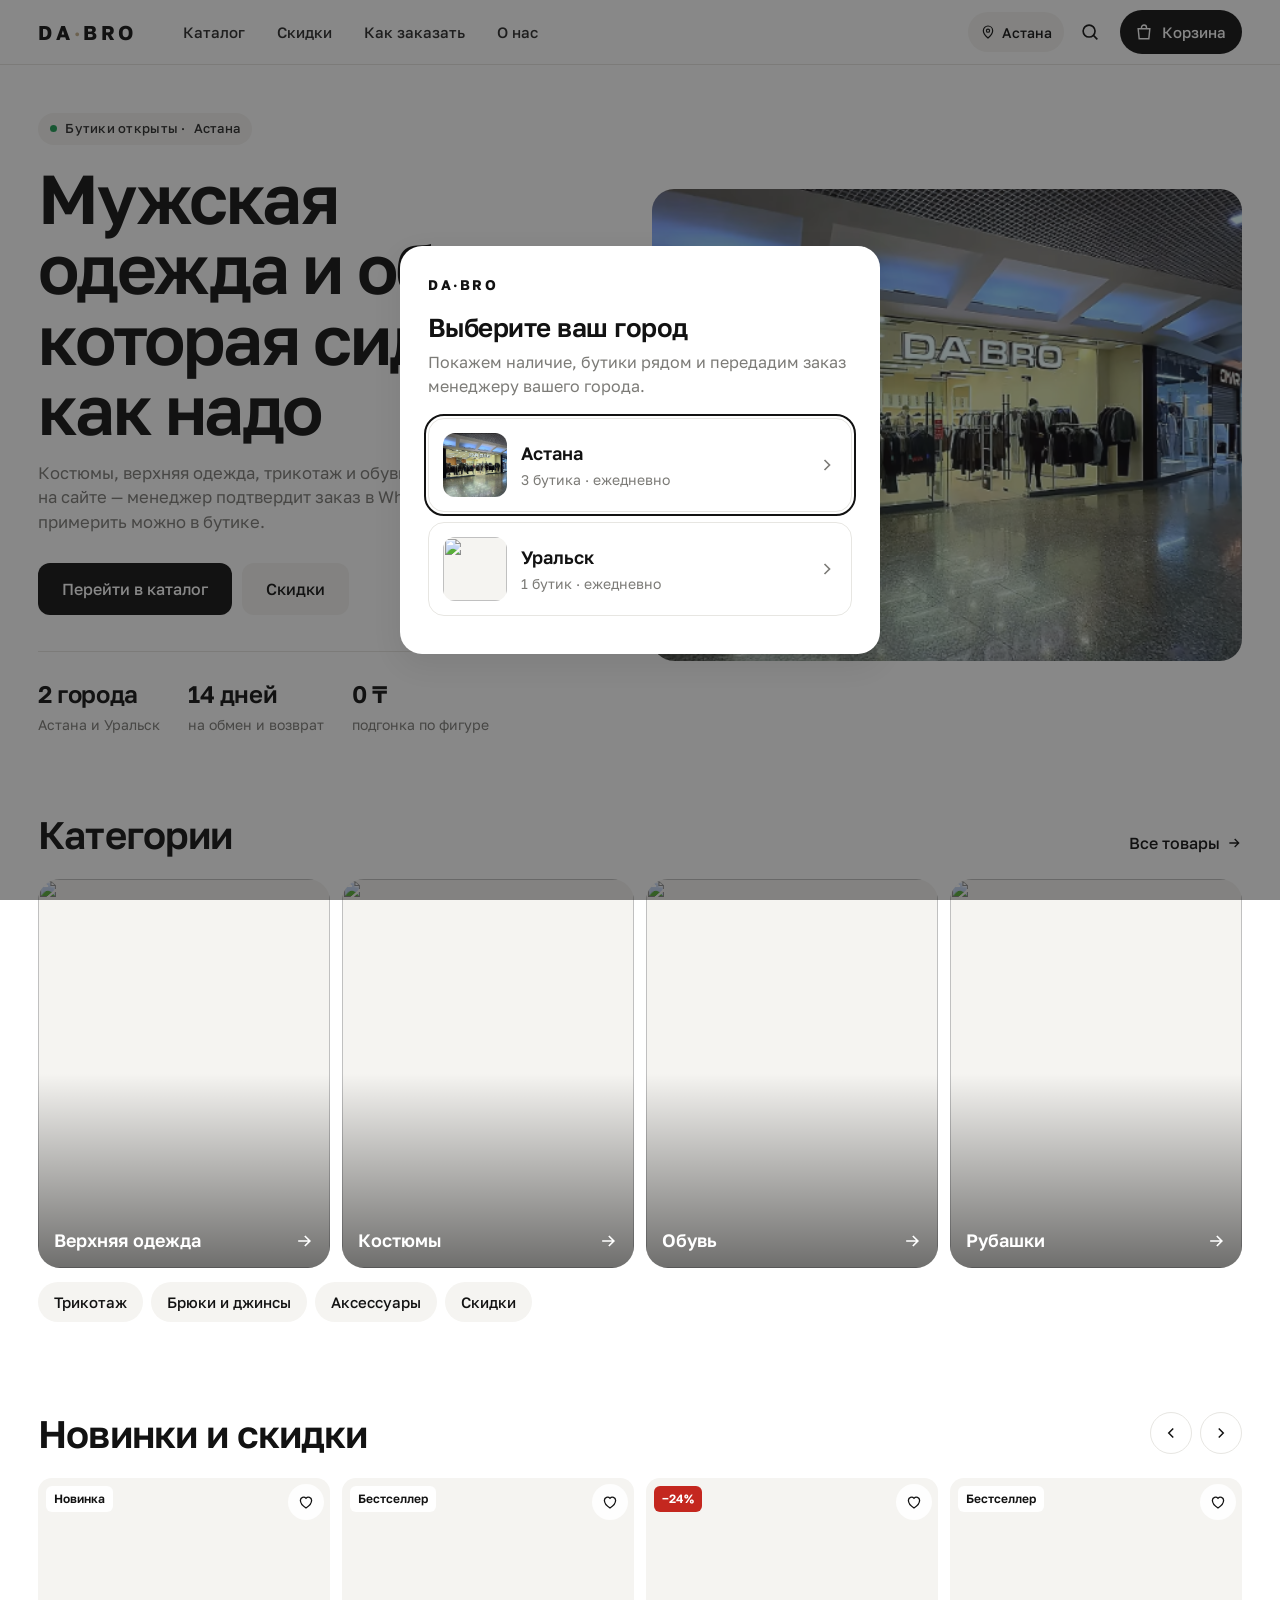
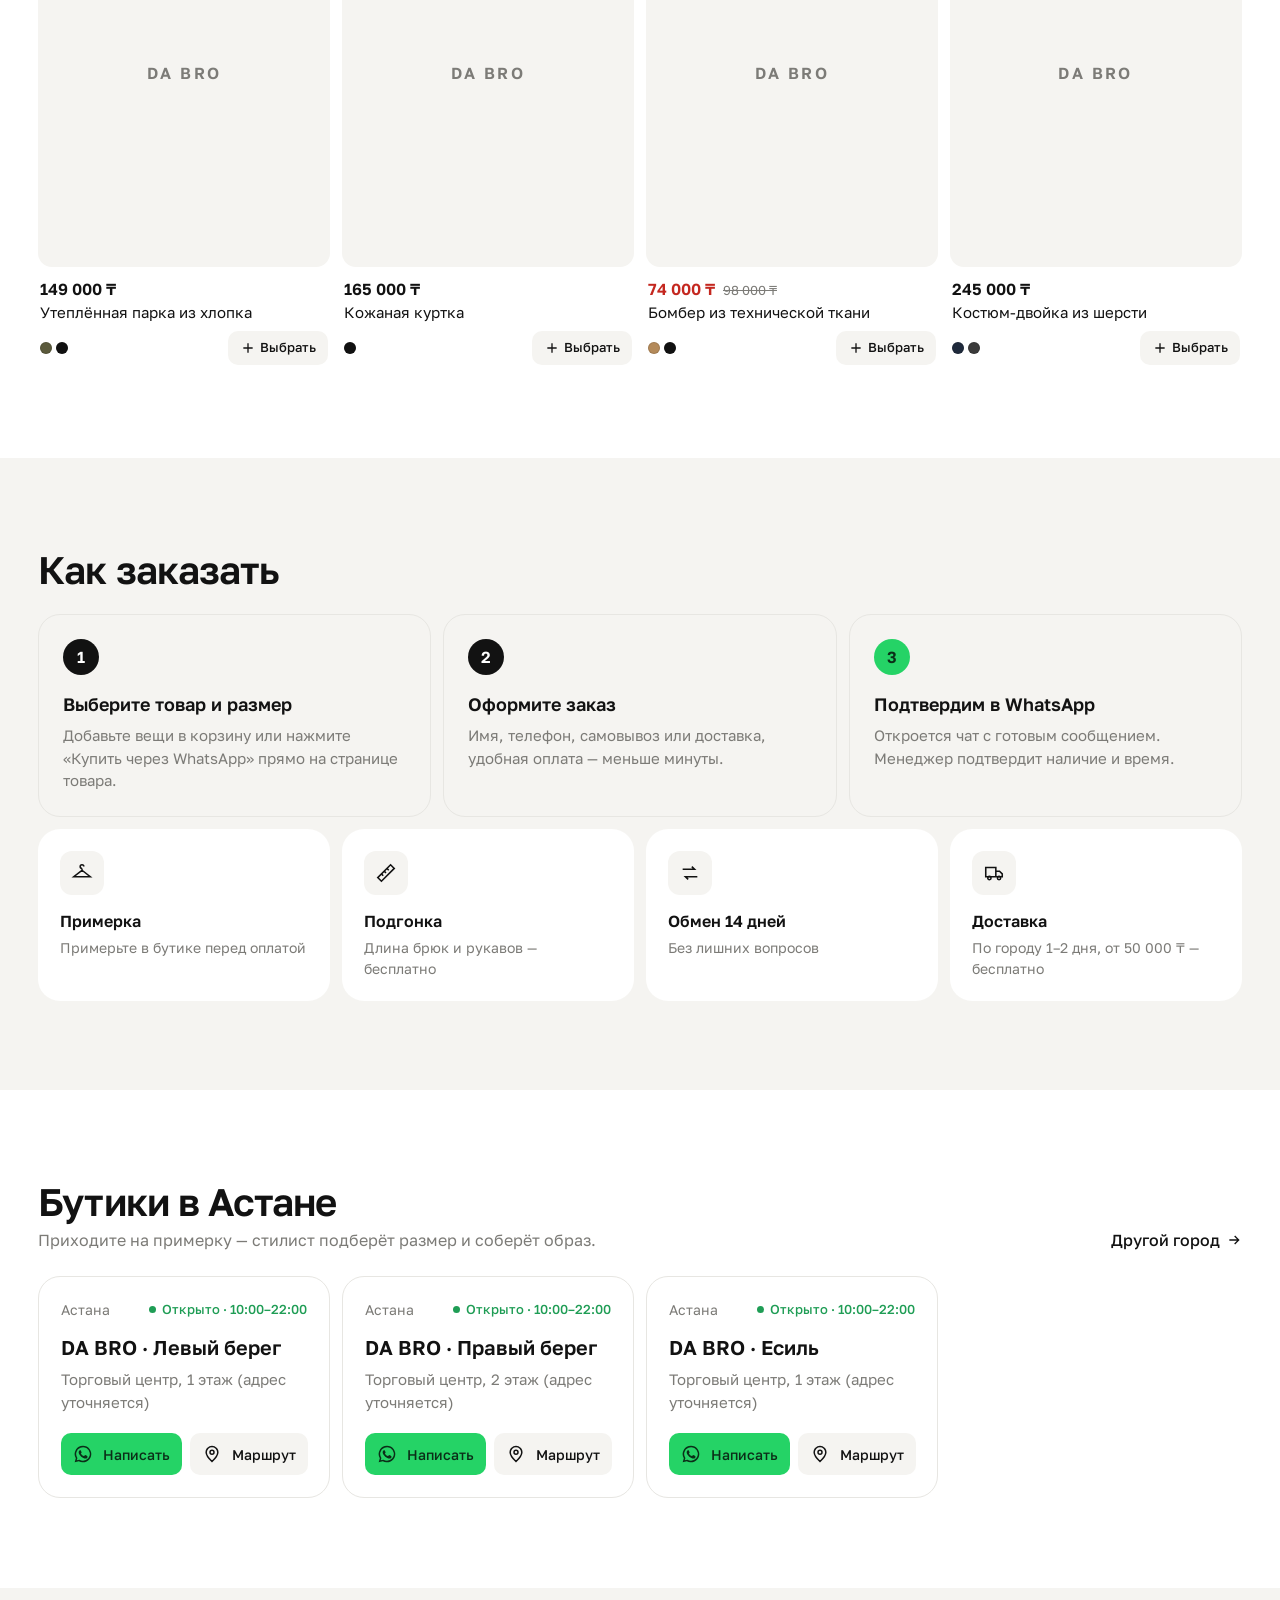
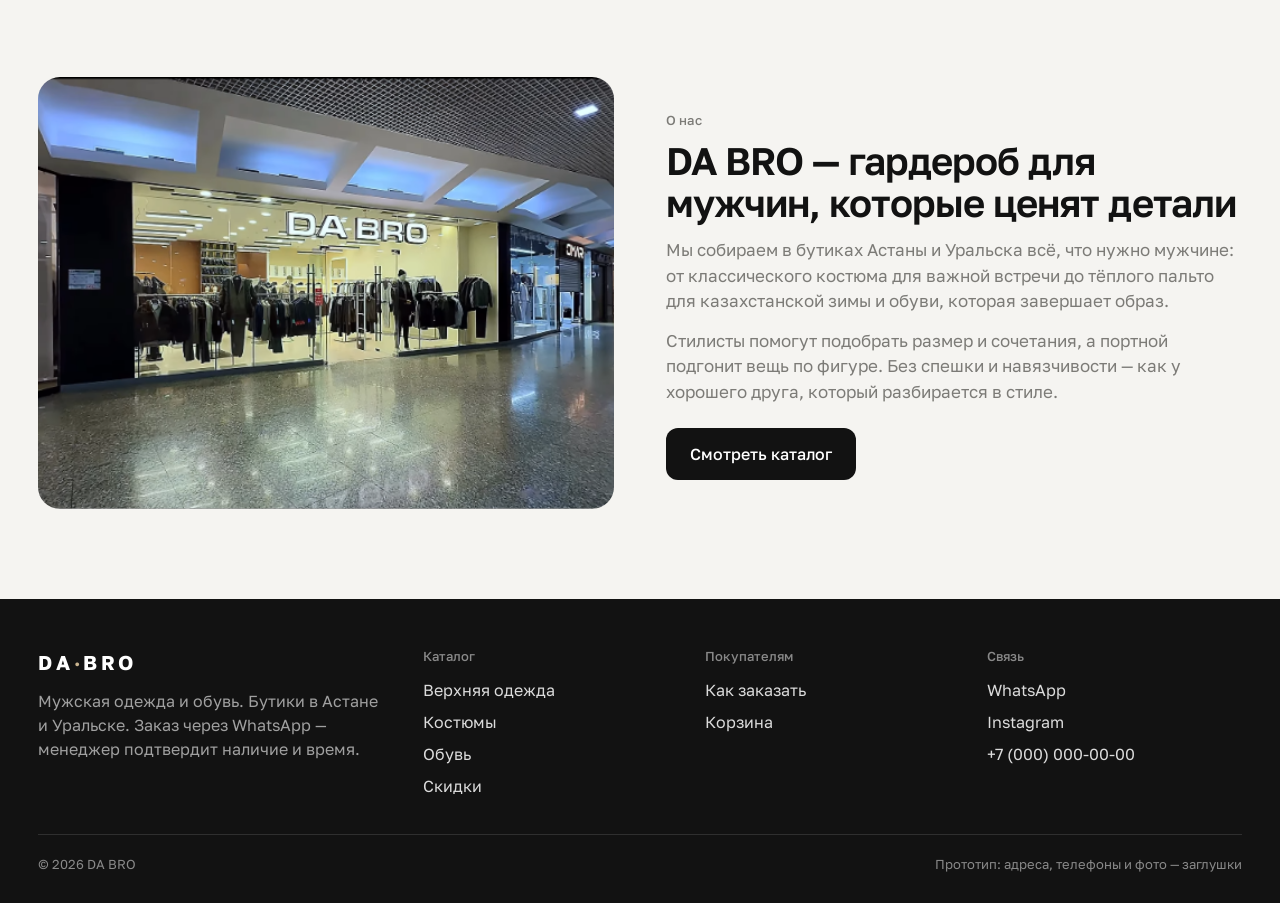
==== commit 1cec79d0: "Без нижней панели: корзина в шапке, главная по логотипу, кастомный select Co-Authored-By: Claude Opu" ====
--- a/index.html
+++ b/index.html
@@ -10,7 +10,7 @@
   <link rel="preconnect" href="https://fonts.googleapis.com">
   <link rel="preconnect" href="https://fonts.gstatic.com" crossorigin>
   <link href="https://fonts.googleapis.com/css2?family=Golos+Text:wght@400;500;600;700&display=swap" rel="stylesheet">
-  <link rel="stylesheet" href="css/styles.css?v=6">
+  <link rel="stylesheet" href="css/styles.css?v=7">
 </head>
 <body data-page="home">
 <main>
@@ -22,7 +22,7 @@
         <p>Костюмы, верхняя одежда, трикотаж и обувь. Выберите на сайте — менеджер подтвердит заказ в WhatsApp, а примерить можно в бутике.</p>
         <div class="hero__cta">
           <a href="catalog.html" class="btn">Перейти в каталог</a>
-          <a href="#stores" class="btn btn--light">Бутики рядом</a>
+          <a href="catalog.html?sale=1" class="btn btn--light">Скидки</a>
         </div>
         <div class="hero__facts">
           <div><b>2 города</b><span>Астана и Уральск</span></div>
@@ -99,7 +99,7 @@
     </div>
   </section>
 </main>
-<script src="js/data.js?v=6"></script>
-<script src="js/app.js?v=6"></script>
+<script src="js/data.js?v=7"></script>
+<script src="js/app.js?v=7"></script>
 </body>
 </html>
--- a/css/styles.css
+++ b/css/styles.css
@@ -21,7 +21,6 @@
   --ease: cubic-bezier(.2,.8,.2,1);
   --pad: clamp(16px, 3vw, 40px);
   --hdr: 64px;
-  --tab: 64px;
 }
 
 *, *::before, *::after { box-sizing: border-box; margin: 0; padding: 0; }
@@ -40,7 +39,6 @@
 .wrap { width: 100%; max-width: 1360px; margin: 0 auto; padding-inline: var(--pad); }
 .sr { position: absolute; width: 1px; height: 1px; overflow: hidden; clip: rect(0 0 0 0); }
 main { min-height: 60vh; }
-@media (max-width: 860px) { body { padding-bottom: calc(var(--tab) + env(safe-area-inset-bottom)); } }
 
 /* ---------- type ---------- */
 .eyebrow { font-size: 13px; font-weight: 500; color: var(--muted); letter-spacing: .02em; }
@@ -97,24 +95,27 @@
 .city-btn { display: inline-flex; align-items: center; gap: 6px; height: 40px; padding: 0 12px; border-radius: 20px; background: var(--soft); font-size: 14px; font-weight: 500; transition: background-color .2s; }
 .city-btn:hover { background: var(--soft-2); }
 .city-btn svg { width: 16px; height: 16px; }
+.icon-btn.on { background: var(--soft); }
+.show-m { display: none !important; }
+.cart-btn {
+  position: relative; display: inline-flex; align-items: center; gap: 8px; height: 44px; padding: 0 16px 0 14px; margin-left: 4px;
+  border-radius: 22px; background: var(--ink); color: #fff; font-weight: 500; font-size: 15px; transition: background-color .2s, transform .15s;
+}
+.cart-btn:hover { background: #000; }
+.cart-btn:active { transform: scale(.97); }
+.cart-btn svg { width: 20px; height: 20px; }
+.cart-btn .count { position: static; background: #fff; color: var(--ink); margin-left: 2px; }
+.cart-btn .count[data-n="0"] { display: none; }
 @media (max-width: 860px) {
   .nav, .hdr .hide-m { display: none; }
+  .show-m { display: inline-grid !important; }
+  .cart-btn { padding: 0 12px; margin-left: 2px; }
+  .cart-btn__lbl { display: none; }
   .hdr__in { gap: 10px; }
   .logo { font-size: 18px; }
 }
 
-/* ---------- bottom tab bar (mobile) ---------- */
-.tabbar {
-  position: fixed; left: 0; right: 0; bottom: 0; z-index: 120; display: none;
-  background: rgba(255,255,255,.96); backdrop-filter: blur(12px); -webkit-backdrop-filter: blur(12px);
-  border-top: 1px solid var(--line); padding-bottom: env(safe-area-inset-bottom);
-}
-.tabbar__in { display: grid; grid-template-columns: repeat(4, 1fr); height: var(--tab); }
-.tabbar a { display: flex; flex-direction: column; align-items: center; justify-content: center; gap: 3px; font-size: 11px; font-weight: 500; color: var(--muted); position: relative; }
-.tabbar a svg { width: 24px; height: 24px; }
-.tabbar a.on { color: var(--ink); }
-.tabbar .count { top: 6px; right: calc(50% - 22px); }
-@media (max-width: 860px) { .tabbar { display: block; } }
+
 
 /* ---------- city sheet ---------- */
 .sheet { position: fixed; inset: 0; z-index: 300; display: grid; place-items: center; padding: 16px; }
@@ -307,9 +308,35 @@
 .search button { position: absolute; right: 6px; top: 6px; width: 32px; height: 32px; border-radius: 8px; display: none; place-items: center; color: var(--muted); }
 .search.has button { display: grid; }
 .search button svg { width: 16px; }
-.select { position: relative; flex-shrink: 0; }
-.select select { appearance: none; -webkit-appearance: none; height: 44px; border-radius: 12px; border: 0; background: var(--soft); padding: 0 36px 0 14px; font-size: 15px; cursor: pointer; outline: 0; }
-.select svg { position: absolute; right: 12px; top: 14px; width: 16px; pointer-events: none; }
+/* custom select */
+.cselect { position: relative; flex-shrink: 0; }
+.cselect > select { position: absolute; inset: 0; opacity: 0; pointer-events: none; }
+.cselect__btn {
+  height: 44px; padding: 0 12px 0 14px; border-radius: 12px; background: var(--soft);
+  display: inline-flex; align-items: center; gap: 8px; font-size: 15px; white-space: nowrap; transition: background-color .2s, box-shadow .2s;
+}
+.cselect__btn:hover { background: var(--soft-2); }
+.cselect.open .cselect__btn { box-shadow: inset 0 0 0 1.5px var(--ink); background: #fff; }
+.cselect__btn .lbl { color: var(--muted); }
+.cselect__btn svg { width: 18px; height: 18px; transition: transform .25s var(--ease); flex-shrink: 0; }
+.cselect.open .cselect__btn svg { transform: rotate(180deg); }
+.cselect__list {
+  position: absolute; right: 0; top: calc(100% + 6px); z-index: 70; min-width: 100%; width: max-content; max-width: min(320px, calc(100vw - 32px));
+  list-style: none; background: #fff; border-radius: 16px; padding: 6px; box-shadow: 0 14px 40px rgba(18,18,18,.16), 0 0 0 1px var(--line);
+  opacity: 0; visibility: hidden; transform: translateY(-6px) scale(.98); transform-origin: top right;
+  transition: opacity .18s, transform .22s var(--ease), visibility 0s .22s;
+}
+.cselect.open .cselect__list { opacity: 1; visibility: visible; transform: none; transition: opacity .18s, transform .22s var(--ease), visibility 0s; }
+.cselect__opt {
+  display: flex; align-items: center; justify-content: space-between; gap: 16px; padding: 11px 12px; border-radius: 10px;
+  cursor: pointer; font-size: 15px; white-space: nowrap; user-select: none;
+}
+.cselect__opt.active { background: var(--soft); }
+.cselect__opt[aria-selected="true"] { font-weight: 600; }
+.cselect__opt svg { width: 18px; height: 18px; opacity: 0; }
+.cselect__opt[aria-selected="true"] svg { opacity: 1; }
+@media (max-width: 680px) { .cselect__btn .lbl { display: none; } .cselect__btn { padding: 0 10px 0 12px; font-size: 14px; } }
+
 .toolbar .chips-row { flex-wrap: nowrap; overflow-x: auto; scrollbar-width: none; margin: 12px calc(var(--pad) * -1) 0; padding-inline: var(--pad); }
 .toolbar .chips-row::-webkit-scrollbar { display: none; }
 .result-line { display: flex; justify-content: space-between; align-items: center; padding-block: 16px; font-size: 14px; color: var(--muted); }
@@ -318,7 +345,6 @@
 @media (max-width: 680px) {
   .grid { grid-template-columns: 1fr 1fr; gap: 22px 10px; }
   .search { max-width: none; }
-  .select select { width: 132px; font-size: 14px; padding: 0 30px 0 12px; }
 }
 .empty { text-align: center; padding: 64px 16px; color: var(--muted); grid-column: 1 / -1; }
 .empty b { display: block; color: var(--ink); font-size: 20px; margin-bottom: 6px; }
@@ -390,7 +416,7 @@
   .gallery__main { border-radius: 0; aspect-ratio: 4 / 5; }
   .info { position: static; }
   .sticky-buy {
-    display: flex; position: fixed; left: 0; right: 0; bottom: calc(var(--tab) + env(safe-area-inset-bottom)); z-index: 110;
+    display: flex; position: fixed; left: 0; right: 0; bottom: 0; z-index: 110; padding-bottom: calc(10px + env(safe-area-inset-bottom));
     background: #fff; border-top: 1px solid var(--line); padding: 10px var(--pad); gap: 12px; align-items: center;
     transform: translateY(120%); transition: transform .35s var(--ease);
   }
@@ -502,8 +528,9 @@
 .toast.show { transform: translate(-50%, 0); }
 .toast a { color: var(--sand); font-weight: 600; white-space: nowrap; }
 @media (max-width: 860px) {
-  .toast { bottom: calc(var(--tab) + 12px + env(safe-area-inset-bottom)); }
-  body.has-sticky .toast { bottom: calc(var(--tab) + 82px + env(safe-area-inset-bottom)); }
+  .toast { bottom: calc(16px + env(safe-area-inset-bottom)); }
+  body.has-sticky .toast { bottom: calc(84px + env(safe-area-inset-bottom)); }
+  body.has-sticky main { padding-bottom: 72px; }
 }
 
 @media (prefers-reduced-motion: reduce) { *, *::before, *::after { animation-duration: .01ms !important; transition-duration: .01ms !important; scroll-behavior: auto !important; } }
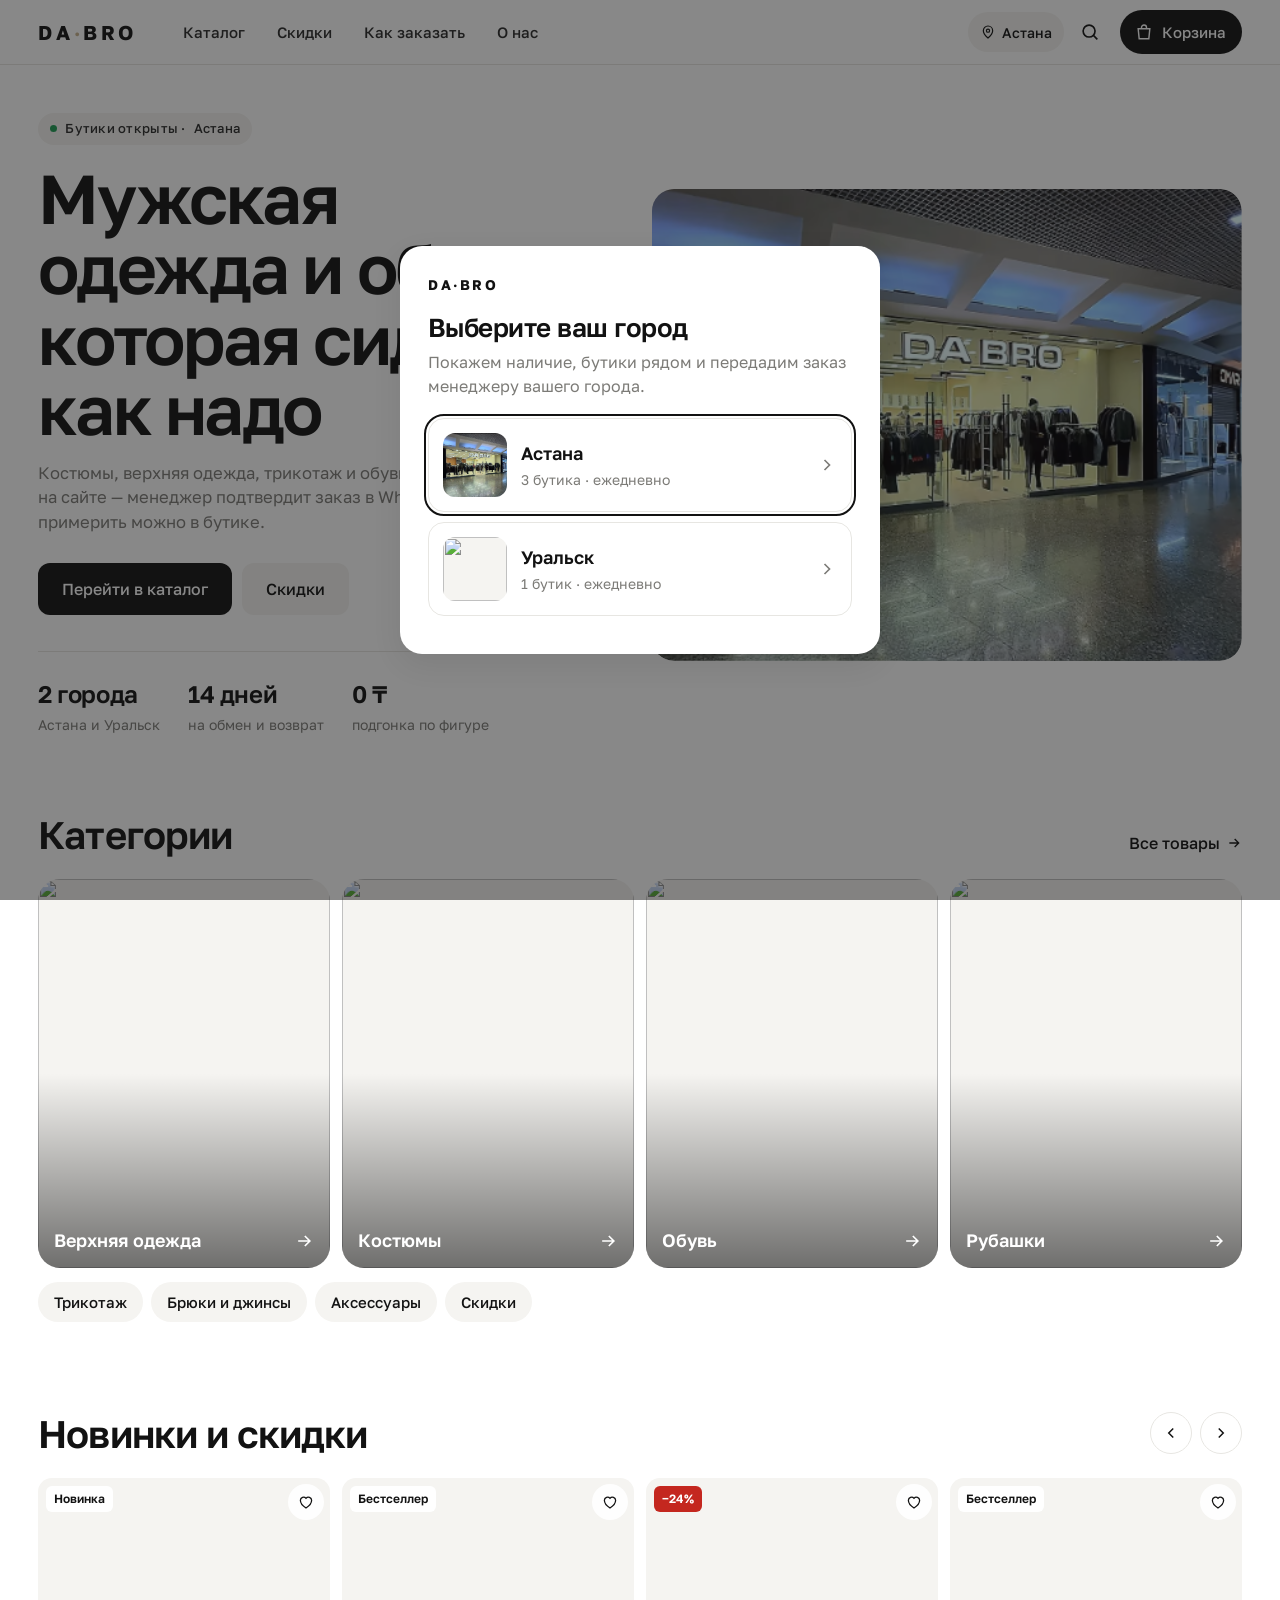
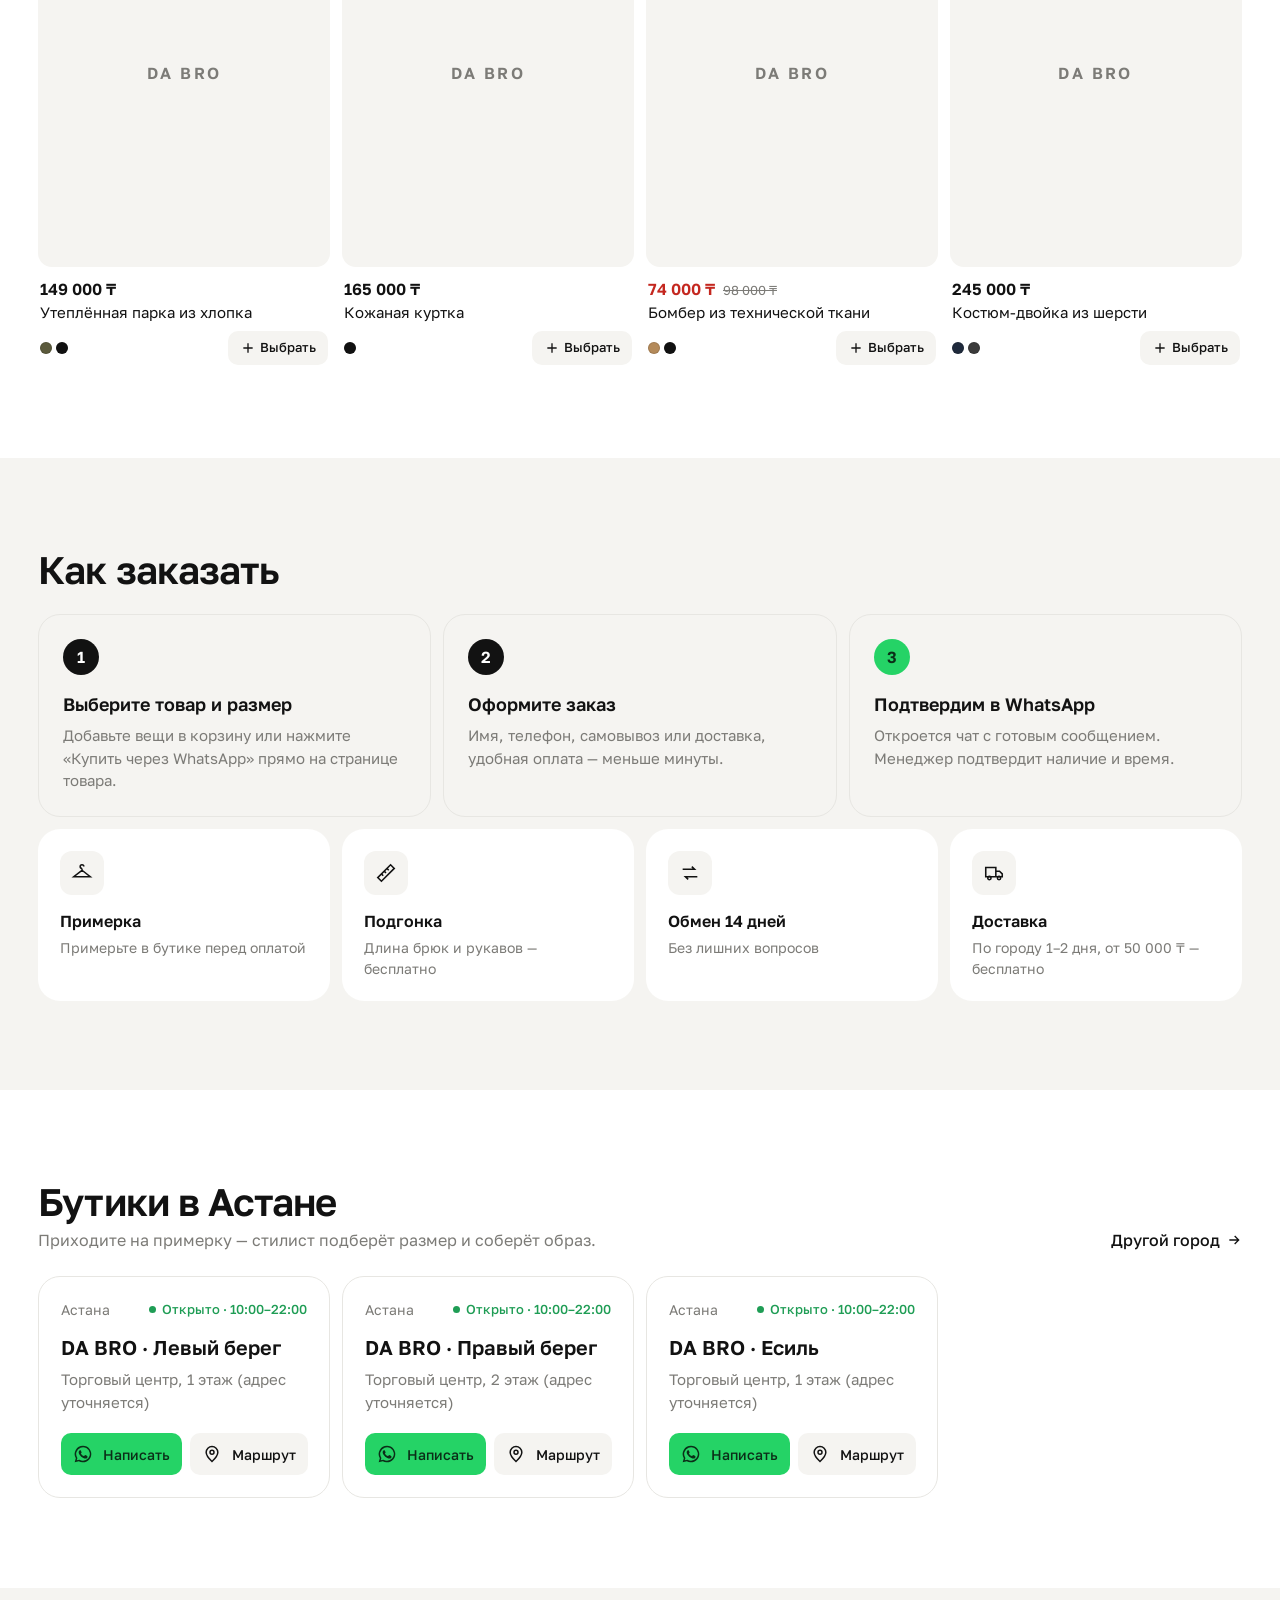
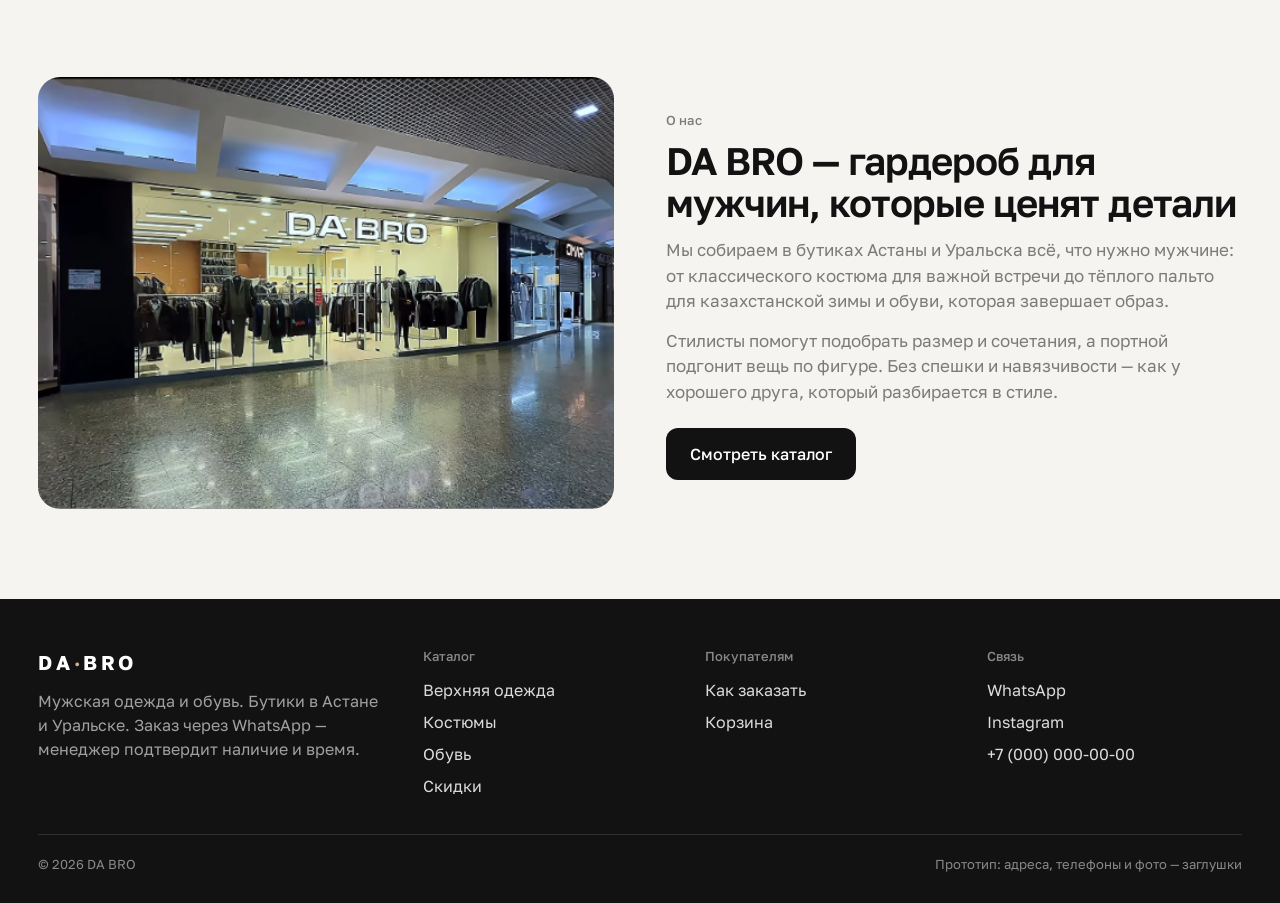
==== commit 9599866c: "Анимация открытия страниц: шторка с логотипом и плавное появление контента Co-Authored-By: Claude Op" ====
--- a/index.html
+++ b/index.html
@@ -7,10 +7,11 @@
   <meta name="description" content="DA BRO — бутики мужской одежды и обуви в Астане и Уральске. Заказ онлайн с подтверждением в WhatsApp.">
   <meta name="theme-color" content="#ffffff">
   <link rel="icon" href="data:image/svg+xml,<svg xmlns='http://www.w3.org/2000/svg' viewBox='0 0 64 64'><rect width='64' height='64' rx='14' fill='%23121212'/><text x='50%' y='56%' text-anchor='middle' dominant-baseline='middle' font-family='Arial' font-weight='700' font-size='22' fill='%23c9b48f'>DB</text></svg>">
+  <script>try{if(sessionStorage.getItem("dabro-nav")){document.documentElement.classList.add("arrive");sessionStorage.removeItem("dabro-nav")}}catch(e){}</script>
   <link rel="preconnect" href="https://fonts.googleapis.com">
   <link rel="preconnect" href="https://fonts.gstatic.com" crossorigin>
   <link href="https://fonts.googleapis.com/css2?family=Golos+Text:wght@400;500;600;700&display=swap" rel="stylesheet">
-  <link rel="stylesheet" href="css/styles.css?v=7">
+  <link rel="stylesheet" href="css/styles.css?v=8">
 </head>
 <body data-page="home">
 <main>
@@ -99,7 +100,7 @@
     </div>
   </section>
 </main>
-<script src="js/data.js?v=7"></script>
-<script src="js/app.js?v=7"></script>
+<script src="js/data.js?v=8"></script>
+<script src="js/app.js?v=8"></script>
 </body>
 </html>
--- a/css/styles.css
+++ b/css/styles.css
@@ -533,4 +533,49 @@
   body.has-sticky main { padding-bottom: 72px; }
 }
 
+/* =========================================================
+   PAGE TRANSITIONS
+   ========================================================= */
+/* content entrance: staggered rise (uses `translate`, so it never fights element transforms) */
+@keyframes pageIn { from { opacity: 0; translate: 0 22px; } }
+@keyframes hdrIn { from { opacity: 0; translate: 0 -10px; } }
+.hdr { animation: hdrIn .5s var(--ease) both; }
+main > :not(.sticky-buy), main.wrap > * { animation: pageIn .7s var(--ease) both; }
+main > :nth-child(1) { animation-delay: .04s; }
+main > :nth-child(2) { animation-delay: .1s; }
+main > :nth-child(3) { animation-delay: .16s; }
+main > :nth-child(4) { animation-delay: .22s; }
+main > :nth-child(n+5) { animation-delay: .28s; }
+.hero__media { animation: heroImg 1.1s var(--ease) both .1s; }
+@keyframes heroImg { from { clip-path: inset(8% 8% 8% 8% round 22px); opacity: .4; } to { clip-path: inset(0 0 0 0 round 22px); opacity: 1; } }
+/* arriving from another page of the site: wait for the curtain to lift */
+html.arrive .hdr { animation-delay: .28s; }
+html.arrive main > * { animation-delay: calc(.32s + var(--d, 0s)); }
+html.arrive main > :nth-child(2) { --d: .06s; } html.arrive main > :nth-child(3) { --d: .12s; }
+html.arrive main > :nth-child(4) { --d: .18s; } html.arrive main > :nth-child(n+5) { --d: .24s; }
+html.arrive .hero__media { animation-delay: .3s; }
+
+/* curtain with logo: drawn on html::after, so it exists before any script runs */
+html::after {
+  content: "DA·BRO"; position: fixed; inset: 0; z-index: 1000; pointer-events: none;
+  display: grid; place-items: center; background: var(--ink); color: #fff;
+  font: 700 clamp(22px, 3vw, 30px)/1 var(--font); letter-spacing: .32em; text-indent: .32em;
+  clip-path: inset(100% 0 0 0); visibility: hidden;
+}
+html.leaving::after { visibility: visible; pointer-events: auto; animation: curtainIn .42s cubic-bezier(.7, 0, .3, 1) both; }
+html.arrive::after { visibility: visible; animation: curtainOut .62s cubic-bezier(.7, 0, .3, 1) .08s both; }
+@keyframes curtainIn { from { clip-path: inset(100% 0 0 0); color: transparent; } 60% { color: transparent; } to { clip-path: inset(0 0 0 0); color: #fff; } }
+@keyframes curtainOut { from { clip-path: inset(0 0 0 0); color: #fff; } 25% { color: transparent; } to { clip-path: inset(0 0 100% 0); color: transparent; } }
+/* thin progress line while leaving */
+html.leaving body::before {
+  content: ""; position: fixed; left: 0; top: 0; z-index: 1001; height: 2px; width: 100%;
+  background: var(--sand); transform-origin: left; animation: bar .42s var(--ease) both;
+}
+@keyframes bar { from { transform: scaleX(0); } }
+
+@media (prefers-reduced-motion: reduce) {
+  html.leaving::after, html.arrive::after { animation: none; visibility: hidden; }
+  main > *, .hdr, .hero__media { animation: none !important; }
+}
+
 @media (prefers-reduced-motion: reduce) { *, *::before, *::after { animation-duration: .01ms !important; transition-duration: .01ms !important; scroll-behavior: auto !important; } }
